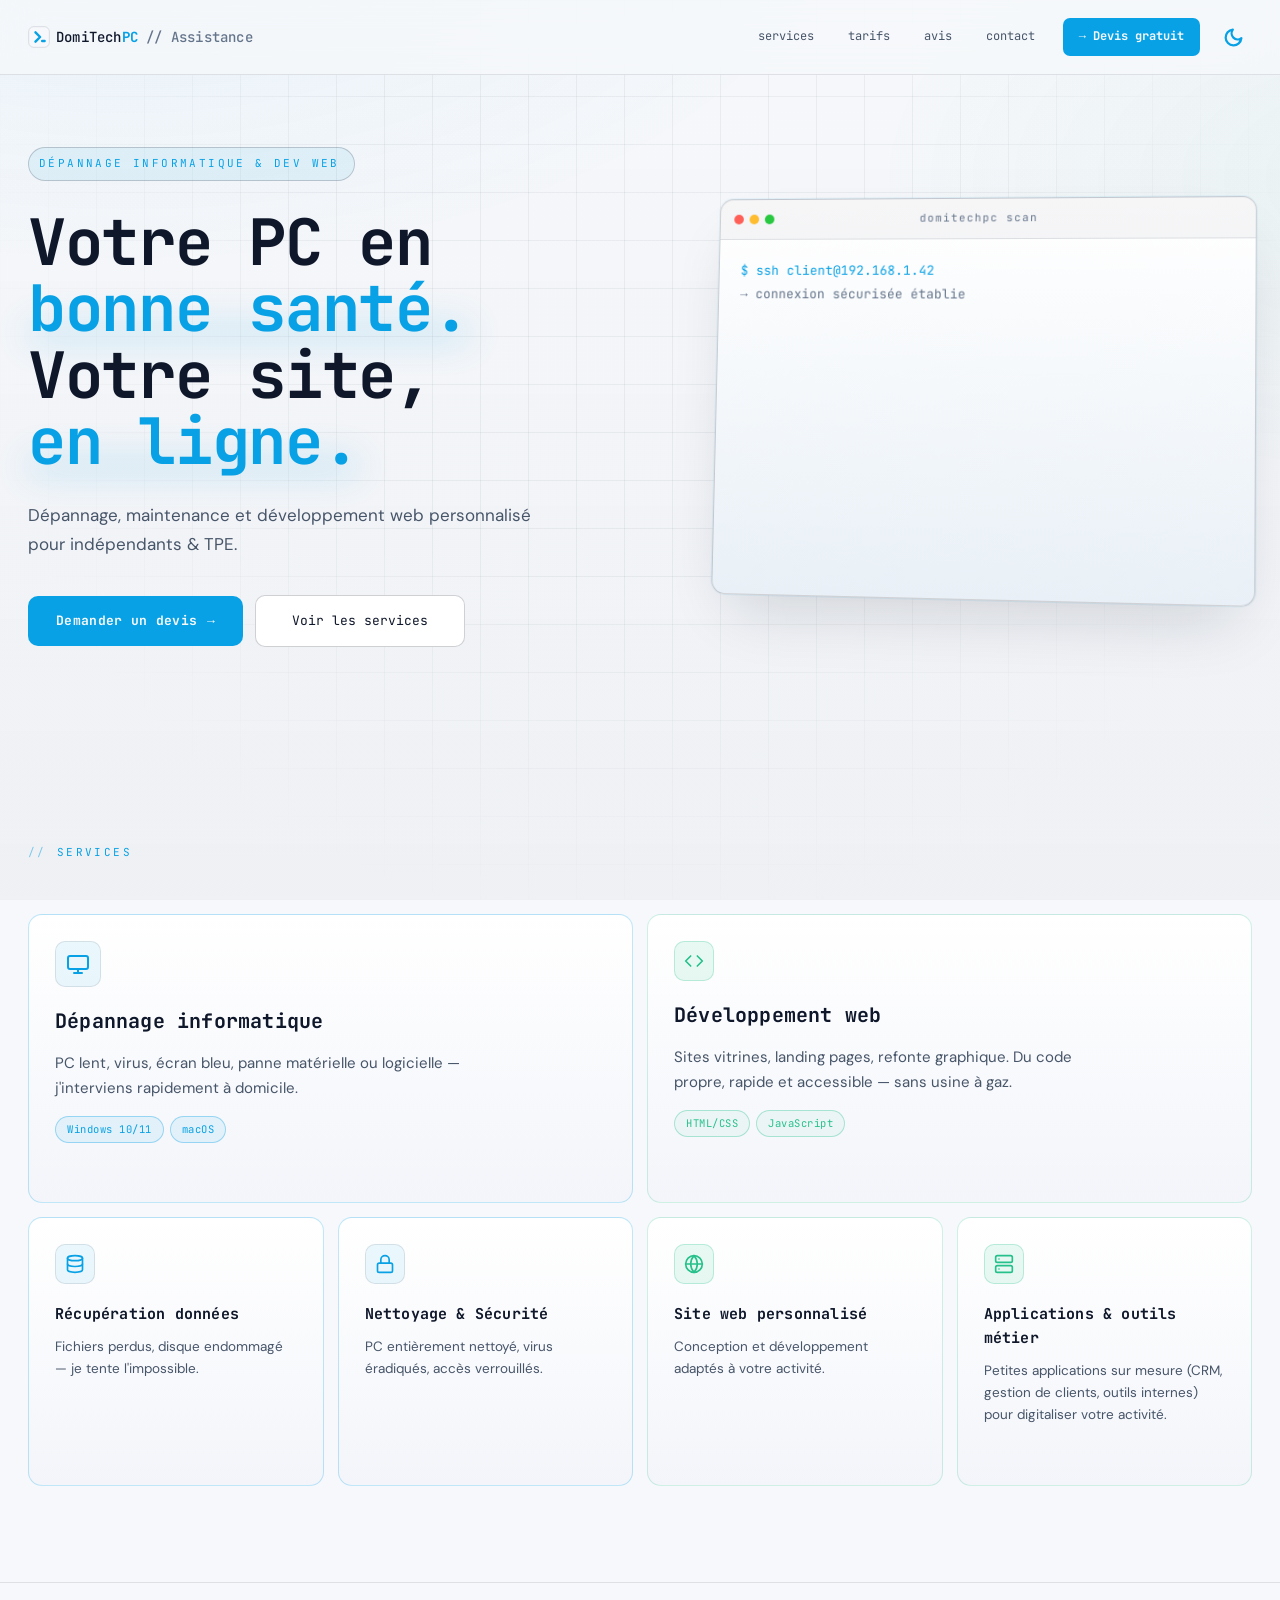
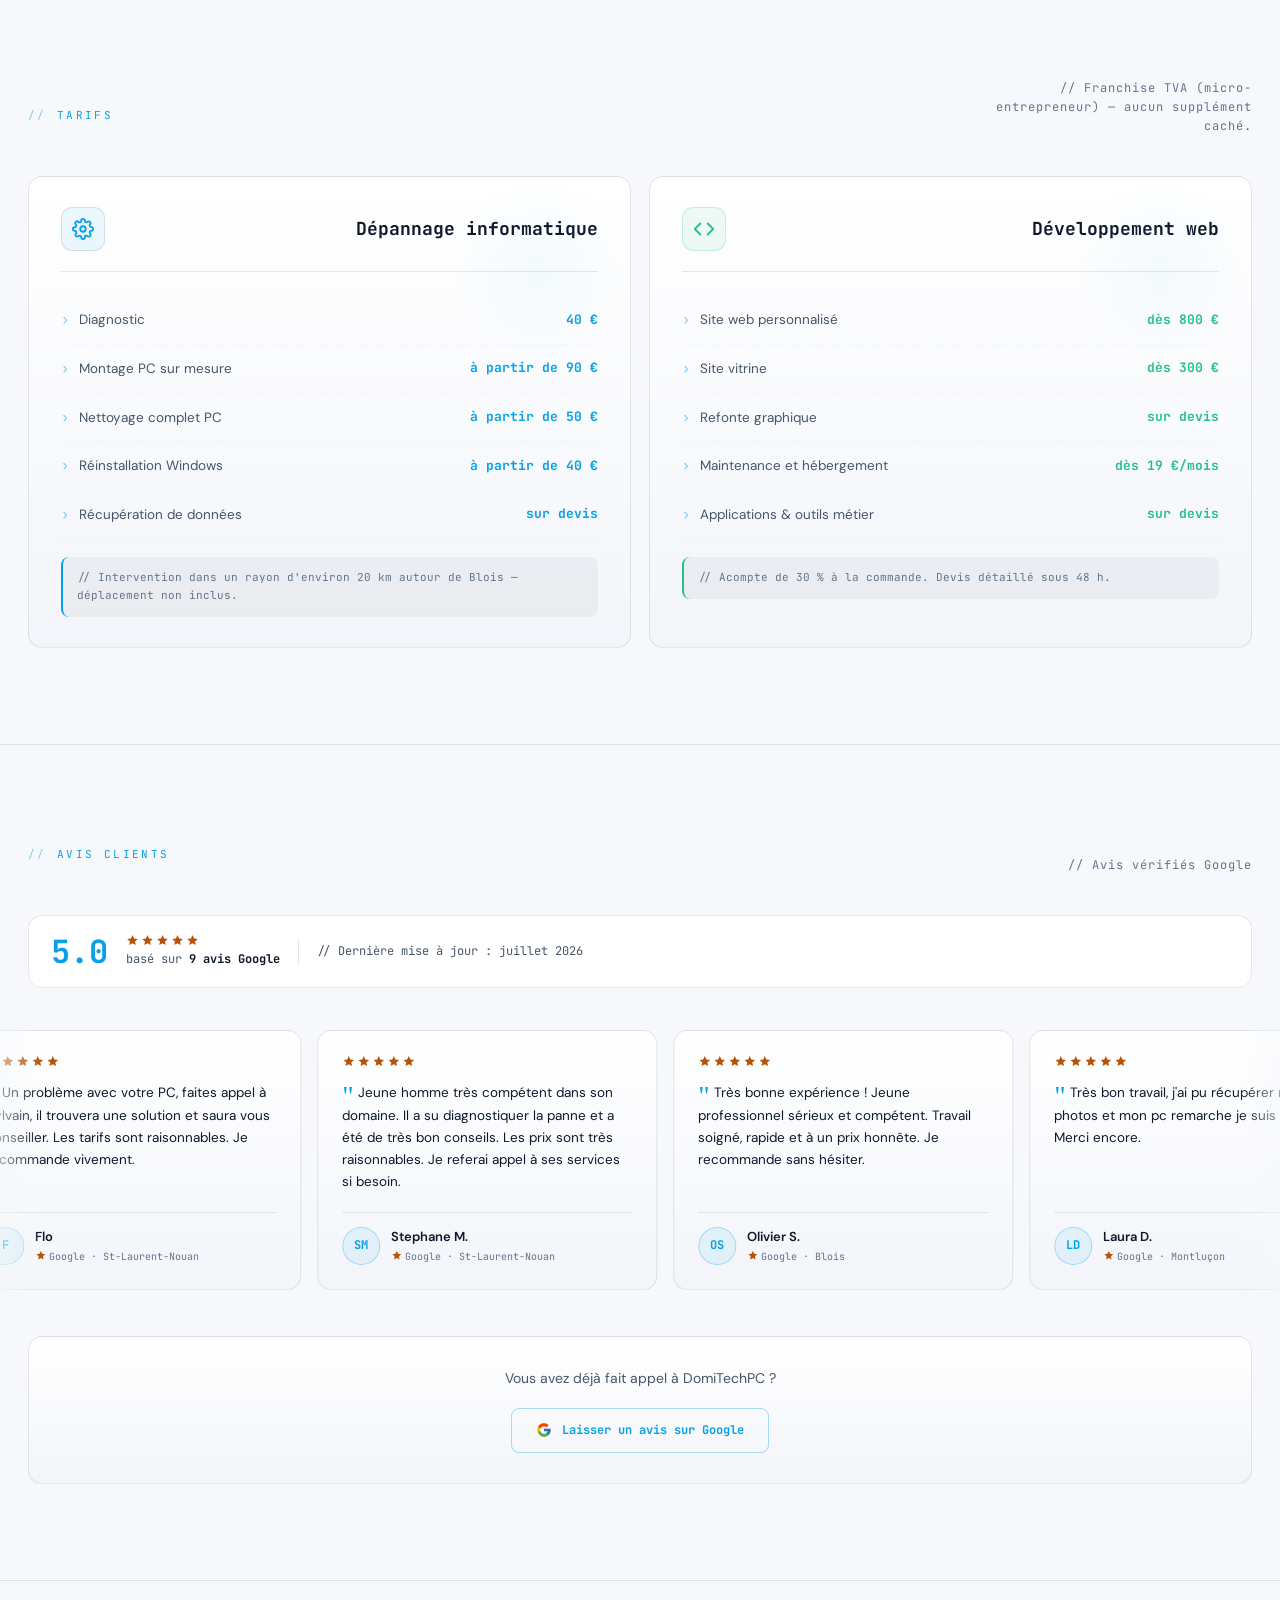
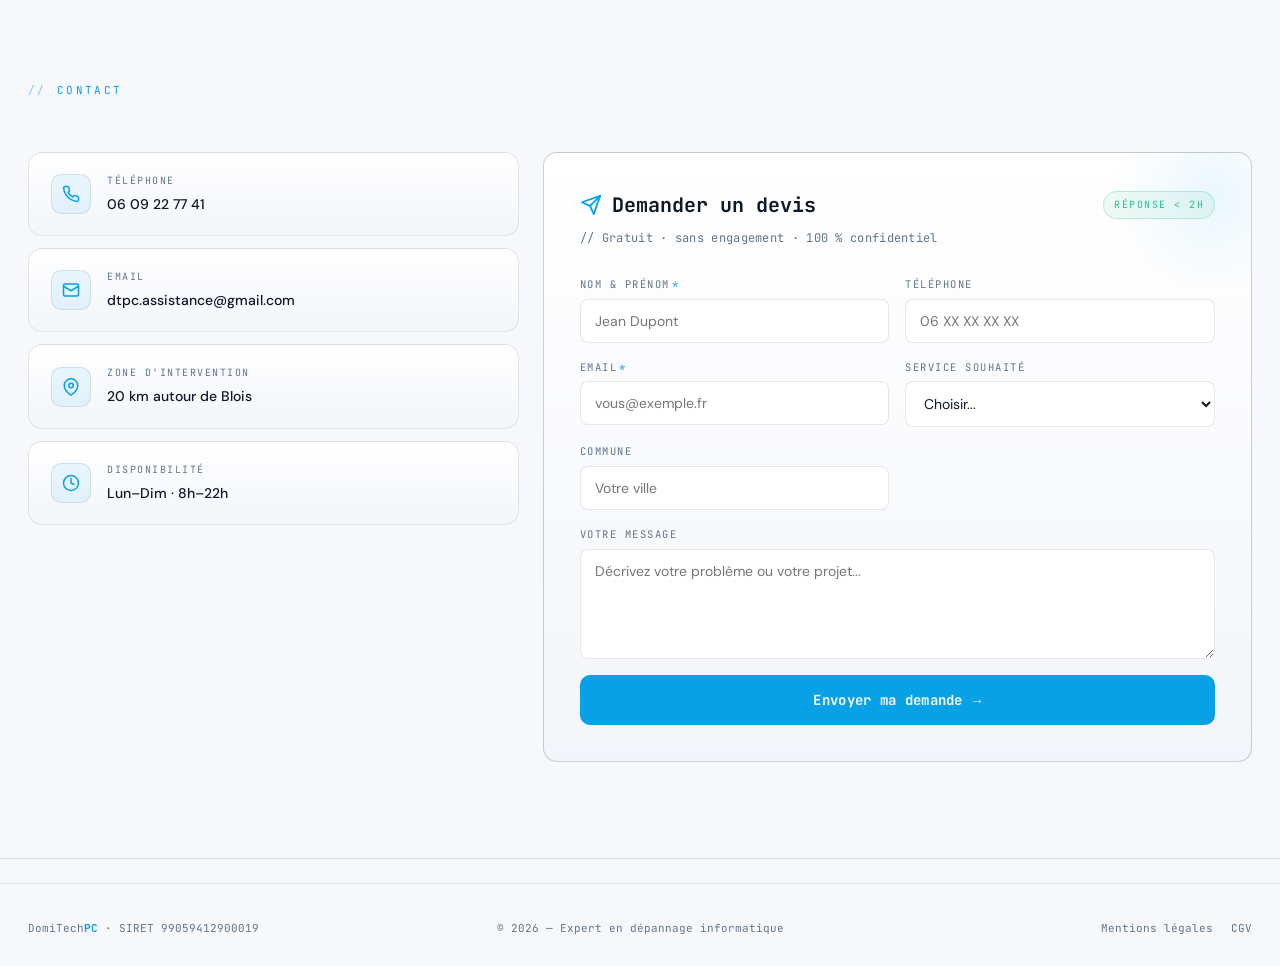
==== index.html @ ba5d648b "Add files via upload" ====
<!DOCTYPE html>
<html lang="fr">
<head>
<meta charset="UTF-8">
<meta name="viewport" content="width=device-width, initial-scale=1.0">
<script>
(function(){
  var h = document.documentElement;
  try{
    var t = localStorage.getItem('dtpc-theme');
    if(!t){ t = window.matchMedia('(prefers-color-scheme: light)').matches ? 'light' : 'dark'; }
    if(t === 'light'){ h.setAttribute('data-theme','light'); }
  }catch(e){}
  // Active le masquage des blocs "reveal au scroll" seulement si JS tourne.
  h.className += (h.className ? ' ' : '') + 'js-reveal';
  // Detection tactile fiable, independante des media queries : certains
  // navigateurs integres declarent (hover:hover) a tort. Posee ici, avant le
  // premier rendu, pour qu'aucun etat de survol ne s'applique au doigt.
  if (navigator.maxTouchPoints > 0 || 'ontouchstart' in window) {
    h.className += ' is-touch';
  }
  // Filet de securite : si main.js n'a pas demarre au bout de 2,5 s
  // (reseau lent, 404, blocage), on affiche tout plutot que de laisser une page vide.
  setTimeout(function(){
    if(!window.__dtpcReady) h.className = h.className.replace(/\bjs-reveal\b/, '');
  }, 2500);
})();
</script>
<meta name="description" content="DomiTechPC Assistance – Dépannage informatique et développement web à Blois et ses alentours. Intervention rapide à domicile.">
<title>DomiTechPC Assistance – Dépannage informatique & Dev Web</title>
<link rel="canonical" href="https://www.domitechpc.fr/">
<link rel="icon" type="image/png" href="/favicon.png" sizes="48x48">
<link rel="apple-touch-icon" href="/favicon-180.png">
<link rel="preload" href="/assets/fonts/dm-sans-latin-400-normal.woff2" as="font" type="font/woff2" crossorigin>
<link rel="preload" href="/assets/fonts/dm-sans-latin-700-normal.woff2" as="font" type="font/woff2" crossorigin>
<link rel="preload" href="/assets/fonts/jetbrains-mono-latin-400-normal.woff2" as="font" type="font/woff2" crossorigin>
<link rel="stylesheet" href="/assets/style.css?v=108">
<script type="application/ld+json">
{
  "@context": "https://schema.org",
  "@type": "LocalBusiness",
  "name": "DomiTechPC Assistance",
  "image": "https://www.domitechpc.fr/favicon-180.png",
  "url": "https://www.domitechpc.fr",
  "telephone": "+33609227741",
  "email": "dtpc.assistance@gmail.com",
  "description": "Dépannage informatique et développement web à Blois et ses alentours. Intervention rapide à domicile, devis gratuit.",
  "priceRange": "€€",
  "address": {
    "@type": "PostalAddress",
    "addressLocality": "Blois",
    "postalCode": "41000",
    "addressCountry": "FR"
  },
  "areaServed": {
    "@type": "GeoCircle",
    "geoMidpoint": {
      "@type": "GeoCoordinates",
      "latitude": 47.5861,
      "longitude": 1.3359
    },
    "geoRadius": "20000"
  },
  "openingHoursSpecification": {
    "@type": "OpeningHoursSpecification",
    "dayOfWeek": ["Monday","Tuesday","Wednesday","Thursday","Friday","Saturday","Sunday"],
    "opens": "08:00",
    "closes": "22:00"
  },
  "aggregateRating": {
    "@type": "AggregateRating",
    "ratingValue": "5.0",
    "reviewCount": "9"
  },
  "sameAs": [
    "https://share.google/ADygFLXDbCgqtInHu"
  ]
}
</script>
</head>
<body>

<div class="scroll-progress"><div class="scroll-progress-bar" id="scrollBar"></div></div>

<div class="mobile-menu-backdrop" id="mobileMenuBackdrop" onclick="closeMobileMenu()"></div>
<div class="mobile-menu" id="mobileMenu">
  <div class="mm-head">
    <div class="mm-brand">
      <span class="mm-brand-chip logo-glyph">
        <svg viewBox="0 0 48 48" aria-hidden="true">
          <rect class="lg-bg" x="1.5" y="1.5" width="45" height="45" rx="10.56" stroke-width="1.3"/>
          <path class="lg-mark" d="M16.32 13.92 L26.4 24 L16.32 34.08" fill="none" stroke-width="5.28" stroke-linecap="round" stroke-linejoin="round"/>
          <rect class="lg-cursor" x="28.32" y="29.95" width="10.56" height="5.28" rx="2.64"/>
        </svg>
      </span>
      <div class="mm-brand-text">
        <span class="logo-text-mobile">DomiTech<strong>PC</strong></span>
        <span class="mm-brand-sub">Dépannage & dev web — Blois</span>
      </div>
    </div>
    <button class="mobile-close" onclick="closeMobileMenu()" aria-label="Fermer"><svg viewBox="0 0 24 24" width="16" height="16" fill="none" stroke="currentColor" stroke-width="2" stroke-linecap="round"><line x1="18" y1="6" x2="6" y2="18"/><line x1="6" y1="6" x2="18" y2="18"/></svg></button>
  </div>
  <nav class="mm-links">
    <a class="mm-link mm-services-trigger" id="mmServicesTrigger" role="button" tabindex="0" aria-expanded="false" aria-controls="mmSubServices" onclick="toggleMobileServices()"><span class="mm-label">Services</span><svg class="mm-services-chevron" viewBox="0 0 24 24" fill="none" stroke="currentColor" stroke-width="2.4" stroke-linecap="round" stroke-linejoin="round"><polyline points="6 9 12 15 18 9"/></svg></a>
    <div class="mm-submenu" id="mmSubServices"><div class="mm-submenu-inner">
      <a href="/depannage-informatique-blois.html">Dépannage informatique</a>
      <a href="/recuperation-donnees-blois.html">Récupération de données</a>
      <a href="/nettoyage-securite-pc-blois.html">Nettoyage & Sécurité</a>
      <a href="/developpement-web-blois.html">Développement web</a>
      <a href="/creation-site-internet-blois.html">Site web personnalisé</a>
      <a href="/applications-metier-blois.html">Applications & outils métier</a>
    </div></div>
    <a href="#tarifs" class="mm-link" onclick="closeMobileMenu()"><span class="mm-label">Tarifs</span><span class="mm-arrow">→</span></a>
    <a href="#avis" class="mm-link" onclick="closeMobileMenu()"><span class="mm-label">Avis</span><span class="mm-arrow">→</span></a>
    <a href="#contact" class="mm-link" onclick="closeMobileMenu()"><span class="mm-label">Contact</span><span class="mm-arrow">→</span></a>
  </nav>
  <div class="mm-foot">
    <div class="mm-foot-row">
      <a href="tel:+33609227741" class="mm-quick"><svg width="14" height="14" viewBox="0 0 24 24" fill="none" stroke="currentColor" stroke-width="2" stroke-linecap="round" stroke-linejoin="round"><path d="M22 16.92v3a2 2 0 0 1-2.18 2 19.79 19.79 0 0 1-8.63-3.07 19.5 19.5 0 0 1-6-6 19.79 19.79 0 0 1-3.07-8.67A2 2 0 0 1 4.11 2h3a2 2 0 0 1 2 1.72 12.84 12.84 0 0 0 .7 2.81 2 2 0 0 1-.45 2.11L8.09 9.91a16 16 0 0 0 6 6l1.27-1.27a2 2 0 0 1 2.11-.45 12.84 12.84 0 0 0 2.81.7A2 2 0 0 1 22 16.92z"/></svg> 06 09 22 77 41</a>
      <a href="#" class="mm-quick" onclick="event.preventDefault();copyEmail()"><svg width="14" height="14" viewBox="0 0 24 24" fill="none" stroke="currentColor" stroke-width="2" stroke-linecap="round" stroke-linejoin="round"><rect x="2" y="4" width="20" height="16" rx="2"/><path d="M22 7 12 13 2 7"/></svg> Email</a>
    </div>
  </div>
</div>

<div class="copy-toast" id="copyToast" style="display:flex;align-items:center;gap:8px"><svg viewBox="0 0 24 24" width="13" height="13" fill="none" stroke="currentColor" stroke-width="3" stroke-linecap="round" stroke-linejoin="round" style="flex-shrink:0;vertical-align:-1px;margin-right:2px"><polyline points="20 6 9 17 4 12"/></svg> E-mail copié !</div>

<div class="nav-outer">
  <nav>
    <a href="#" class="logo">
      <span class="logo-glyph">
        <svg viewBox="0 0 48 48" aria-hidden="true">
          <rect class="lg-bg" x="1.5" y="1.5" width="45" height="45" rx="10.56" stroke-width="1.3"/>
          <path class="lg-mark" d="M16.32 13.92 L26.4 24 L16.32 34.08" fill="none" stroke-width="5.28" stroke-linecap="round" stroke-linejoin="round"/>
          <rect class="lg-cursor" x="28.32" y="29.95" width="10.56" height="5.28" rx="2.64"/>
        </svg>
      </span>
      <span class="logo-text">DomiTech<strong>PC</strong><span style="color:var(--text3)"> // Assistance</span></span>
    </a>
    <div class="nav-links">
      <div class="nav-item-dd">
        <span class="nav-dd-trigger" tabindex="0">services <svg viewBox="0 0 24 24" fill="none" stroke="currentColor" stroke-width="2.4" stroke-linecap="round" stroke-linejoin="round"><polyline points="6 9 12 15 18 9"/></svg></span>
        <div class="nav-dropdown">
          <a href="/depannage-informatique-blois.html"><svg viewBox="0 0 24 24" fill="none" stroke="currentColor" stroke-width="2" stroke-linecap="round" stroke-linejoin="round"><rect x="2" y="4" width="20" height="13" rx="2"/><line x1="8" y1="21" x2="16" y2="21"/><line x1="12" y1="17" x2="12" y2="21"/></svg>Dépannage informatique</a>
          <a href="/recuperation-donnees-blois.html"><svg viewBox="0 0 24 24" fill="none" stroke="currentColor" stroke-width="2" stroke-linecap="round" stroke-linejoin="round"><ellipse cx="12" cy="5" rx="9" ry="3"/><path d="M21 12c0 1.66-4 3-9 3s-9-1.34-9-3"/><path d="M3 5v14c0 1.66 4 3 9 3s9-1.34 9-3V5"/></svg>Récupération de données</a>
          <a href="/nettoyage-securite-pc-blois.html"><svg viewBox="0 0 24 24" fill="none" stroke="currentColor" stroke-width="2" stroke-linecap="round" stroke-linejoin="round"><rect x="3" y="11" width="18" height="11" rx="2"/><path d="M7 11V7a5 5 0 0 1 10 0v4"/></svg>Nettoyage & Sécurité</a>
          <a href="/developpement-web-blois.html"><svg viewBox="0 0 24 24" fill="none" stroke="currentColor" stroke-width="2" stroke-linecap="round" stroke-linejoin="round"><polyline points="16 18 22 12 16 6"/><polyline points="8 6 2 12 8 18"/></svg>Développement web</a>
          <a href="/creation-site-internet-blois.html"><svg viewBox="0 0 24 24" fill="none" stroke="currentColor" stroke-width="2" stroke-linecap="round" stroke-linejoin="round"><circle cx="12" cy="12" r="10"/><line x1="2" y1="12" x2="22" y2="12"/><path d="M12 2a15.3 15.3 0 0 1 4 10 15.3 15.3 0 0 1-4 10 15.3 15.3 0 0 1-4-10 15.3 15.3 0 0 1 4-10z"/></svg>Site web personnalisé</a>
          <a href="/applications-metier-blois.html"><svg viewBox="0 0 24 24" fill="none" stroke="currentColor" stroke-width="2" stroke-linecap="round" stroke-linejoin="round"><rect x="2" y="2" width="20" height="8" rx="2"/><rect x="2" y="14" width="20" height="8" rx="2"/><line x1="6" y1="6" x2="6.01" y2="6"/><line x1="6" y1="18" x2="6.01" y2="18"/></svg>Applications & outils métier</a>
        </div>
      </div>
      <a href="#tarifs">tarifs</a>
      <a href="#avis">avis</a>
      <a href="#contact">contact</a>
      <a href="#devis-form" class="nav-cta">→ Devis gratuit</a>
      <button class="theme-toggle" id="themeToggle" aria-label="Activer le thème clair" onclick="toggleTheme()">
        <svg class="icon-sun" viewBox="0 0 24 24" fill="none" stroke="currentColor" stroke-width="2.6" stroke-linecap="round" stroke-linejoin="round"><circle cx="12" cy="12" r="4.2"/><path d="M12 2v2M12 20v2M4.93 4.93l1.41 1.41M17.66 17.66l1.41 1.41M2 12h2M20 12h2M6.34 17.66l-1.41 1.41M19.07 4.93l-1.41 1.41"/></svg>
        <svg class="icon-moon" viewBox="0 0 24 24" fill="none" stroke="currentColor" stroke-width="2.6" stroke-linecap="round" stroke-linejoin="round"><path d="M21 12.79A9 9 0 1 1 11.21 3 7 7 0 0 0 21 12.79z"/></svg>
      </button>
    </div>
    <button class="hamburger" id="hamburger" aria-label="Menu" onclick="toggleMobileMenu()">
      <span></span><span></span><span></span>
    </button>
  </nav>
</div>

<div class="wrap">
  <section class="hero rise-in">
    <div class="hero-text">
      <span class="hero-kicker">Dépannage informatique & dev web</span>
      <h1>
        Votre PC en<br>
        <span class="glow">bonne santé.</span><br>
        Votre site,<br>
        <span class="glow">en ligne.</span>
      </h1>
      <p class="hero-desc">Dépannage, maintenance et développement web personnalisé pour indépendants &amp; TPE.</p>
      <div class="cta-group">
        <a href="#devis-form" class="btn-primary"><span>Demander un devis</span><span class="arrow">→</span></a>
        <a href="#services" class="btn-ghost">Voir les services</a>
      </div>
    </div>

    <div class="hero-visual">
      <div class="term-window">
        <div class="term-head">
          <div class="term-dots"><span></span><span></span><span></span></div>
          <div class="term-title">domitechpc scan</div>
          <div style="width:52px"></div>
        </div>
        <div class="term-body" id="heroTerm"></div>
      </div>
    </div>
  </section>
</div>

<div class="section-band" id="services">
  <div class="wrap fade-up">
    <div class="section-head">
      <div>
        <div class="section-label">services</div>
      </div>
    </div>
    <div class="bento stagger">
      <a href="/depannage-informatique-blois.html" class="card c-hero">
        <span class="card-corner-arrow"><svg viewBox="0 0 24 24" fill="none" stroke="currentColor" stroke-width="2.6" stroke-linecap="round" stroke-linejoin="round"><line x1="5" y1="12" x2="19" y2="12"/><polyline points="12 5 19 12 12 19"/></svg></span>
        <div>
          <div class="card-ico"><svg viewBox="0 0 24 24" fill="none" stroke="currentColor" stroke-width="2" stroke-linecap="round" stroke-linejoin="round"><rect x="2" y="4" width="20" height="13" rx="2"/><line x1="8" y1="21" x2="16" y2="21"/><line x1="12" y1="17" x2="12" y2="21"/></svg></div>
          <div class="card-title">Dépannage informatique</div>
          <p class="card-desc">PC lent, virus, écran bleu, panne matérielle ou logicielle — j'interviens rapidement à domicile.</p>
        </div>
        <div class="tags">
          <span class="tag tag-cyan">Windows 10/11</span>
          <span class="tag tag-cyan">macOS</span>
        </div>
        <span class="card-goto">En savoir plus <svg viewBox="0 0 24 24" fill="none" stroke="currentColor" stroke-width="2.4" stroke-linecap="round" stroke-linejoin="round"><line x1="5" y1="12" x2="19" y2="12"/><polyline points="12 5 19 12 12 19"/></svg></span>
      </a>

      <a href="/developpement-web-blois.html" class="card c-dev">
        <span class="card-corner-arrow"><svg viewBox="0 0 24 24" fill="none" stroke="currentColor" stroke-width="2.6" stroke-linecap="round" stroke-linejoin="round"><line x1="5" y1="12" x2="19" y2="12"/><polyline points="12 5 19 12 12 19"/></svg></span>
        <div>
          <div class="card-ico"><svg viewBox="0 0 24 24" fill="none" stroke="currentColor" stroke-width="2" stroke-linecap="round" stroke-linejoin="round"><polyline points="16 18 22 12 16 6"/><polyline points="8 6 2 12 8 18"/></svg></div>
          <div class="card-title">Développement web</div>
          <p class="card-desc">Sites vitrines, landing pages, refonte graphique. Du code propre, rapide et accessible — sans usine à gaz.</p>
        </div>
        <div class="tags">
          <span class="tag tag-green">HTML/CSS</span>
          <span class="tag tag-green">JavaScript</span>
        </div>
        <span class="card-goto">En savoir plus <svg viewBox="0 0 24 24" fill="none" stroke="currentColor" stroke-width="2.4" stroke-linecap="round" stroke-linejoin="round"><line x1="5" y1="12" x2="19" y2="12"/><polyline points="12 5 19 12 12 19"/></svg></span>
      </a>

      <a href="/recuperation-donnees-blois.html" class="card c-3">
        <span class="card-corner-arrow"><svg viewBox="0 0 24 24" fill="none" stroke="currentColor" stroke-width="2.6" stroke-linecap="round" stroke-linejoin="round"><line x1="5" y1="12" x2="19" y2="12"/><polyline points="12 5 19 12 12 19"/></svg></span>
        <div class="card-ico"><svg viewBox="0 0 24 24" fill="none" stroke="currentColor" stroke-width="2" stroke-linecap="round" stroke-linejoin="round"><ellipse cx="12" cy="5" rx="9" ry="3"/><path d="M21 12c0 1.66-4 3-9 3s-9-1.34-9-3"/><path d="M3 5v14c0 1.66 4 3 9 3s9-1.34 9-3V5"/></svg></div>
        <div class="card-title">Récupération données</div>
        <p class="card-desc">Fichiers perdus, disque endommagé — je tente l'impossible.</p>
        <span class="card-goto">En savoir plus <svg viewBox="0 0 24 24" fill="none" stroke="currentColor" stroke-width="2.4" stroke-linecap="round" stroke-linejoin="round"><line x1="5" y1="12" x2="19" y2="12"/><polyline points="12 5 19 12 12 19"/></svg></span>
      </a>
      <a href="/nettoyage-securite-pc-blois.html" class="card c-3">
        <span class="card-corner-arrow"><svg viewBox="0 0 24 24" fill="none" stroke="currentColor" stroke-width="2.6" stroke-linecap="round" stroke-linejoin="round"><line x1="5" y1="12" x2="19" y2="12"/><polyline points="12 5 19 12 12 19"/></svg></span>
        <div class="card-ico"><svg viewBox="0 0 24 24" fill="none" stroke="currentColor" stroke-width="2" stroke-linecap="round" stroke-linejoin="round"><rect x="3" y="11" width="18" height="11" rx="2"/><path d="M7 11V7a5 5 0 0 1 10 0v4"/></svg></div>
        <div class="card-title">Nettoyage & Sécurité</div>
        <p class="card-desc">PC entièrement nettoyé, virus éradiqués, accès verrouillés.</p>
        <span class="card-goto">En savoir plus <svg viewBox="0 0 24 24" fill="none" stroke="currentColor" stroke-width="2.4" stroke-linecap="round" stroke-linejoin="round"><line x1="5" y1="12" x2="19" y2="12"/><polyline points="12 5 19 12 12 19"/></svg></span>
      </a>
      <a href="/creation-site-internet-blois.html" class="card c-3 c-3-green">
        <span class="card-corner-arrow"><svg viewBox="0 0 24 24" fill="none" stroke="currentColor" stroke-width="2.6" stroke-linecap="round" stroke-linejoin="round"><line x1="5" y1="12" x2="19" y2="12"/><polyline points="12 5 19 12 12 19"/></svg></span>
        <div class="card-ico"><svg viewBox="0 0 24 24" fill="none" stroke="currentColor" stroke-width="2" stroke-linecap="round" stroke-linejoin="round"><circle cx="12" cy="12" r="10"/><line x1="2" y1="12" x2="22" y2="12"/><path d="M12 2a15.3 15.3 0 0 1 4 10 15.3 15.3 0 0 1-4 10 15.3 15.3 0 0 1-4-10 15.3 15.3 0 0 1 4-10z"/></svg></div>
        <div class="card-title">Site web personnalisé</div>
        <p class="card-desc">Conception et développement adaptés à votre activité.</p>
        <span class="card-goto">En savoir plus <svg viewBox="0 0 24 24" fill="none" stroke="currentColor" stroke-width="2.4" stroke-linecap="round" stroke-linejoin="round"><line x1="5" y1="12" x2="19" y2="12"/><polyline points="12 5 19 12 12 19"/></svg></span>
      </a>
      <a href="/applications-metier-blois.html" class="card c-3 c-3-green">
        <span class="card-corner-arrow"><svg viewBox="0 0 24 24" fill="none" stroke="currentColor" stroke-width="2.6" stroke-linecap="round" stroke-linejoin="round"><line x1="5" y1="12" x2="19" y2="12"/><polyline points="12 5 19 12 12 19"/></svg></span>
        <div class="card-ico"><svg viewBox="0 0 24 24" fill="none" stroke="currentColor" stroke-width="2" stroke-linecap="round" stroke-linejoin="round"><rect x="2" y="2" width="20" height="8" rx="2"/><rect x="2" y="14" width="20" height="8" rx="2"/><line x1="6" y1="6" x2="6.01" y2="6"/><line x1="6" y1="18" x2="6.01" y2="18"/></svg></div>
        <div class="card-title">Applications & outils métier</div>
        <p class="card-desc">Petites applications sur mesure (CRM, gestion de clients, outils internes) pour digitaliser votre activité.</p>
        <span class="card-goto">En savoir plus <svg viewBox="0 0 24 24" fill="none" stroke="currentColor" stroke-width="2.4" stroke-linecap="round" stroke-linejoin="round"><line x1="5" y1="12" x2="19" y2="12"/><polyline points="12 5 19 12 12 19"/></svg></span>
      </a>
    </div>
  </div>
</div>

<div class="section-band section-band--alt" id="tarifs">
  <div class="wrap fade-up">
    <div class="section-head">
      <div>
        <div class="section-label">tarifs</div>
      </div>
      <div class="section-sub">// Franchise TVA (micro-entrepreneur) — aucun supplément caché.</div>
    </div>
    <div class="tarifs-grid">
      <div class="price-card price-card--dep">
        <div class="price-header">
          <div class="price-header-ico"><svg viewBox="0 0 24 24" fill="none" stroke="currentColor" stroke-width="2" stroke-linecap="round" stroke-linejoin="round"><circle cx="12" cy="12" r="3"/><path d="M19.4 15a1.65 1.65 0 0 0 .33 1.82l.06.06a2 2 0 1 1-2.83 2.83l-.06-.06a1.65 1.65 0 0 0-1.82-.33 1.65 1.65 0 0 0-1 1.51V21a2 2 0 1 1-4 0v-.09A1.65 1.65 0 0 0 9 19.4a1.65 1.65 0 0 0-1.82.33l-.06.06a2 2 0 1 1-2.83-2.83l.06-.06a1.65 1.65 0 0 0 .33-1.82 1.65 1.65 0 0 0-1.51-1H3a2 2 0 1 1 0-4h.09A1.65 1.65 0 0 0 4.6 9a1.65 1.65 0 0 0-.33-1.82l-.06-.06a2 2 0 1 1 2.83-2.83l.06.06a1.65 1.65 0 0 0 1.82.33H9a1.65 1.65 0 0 0 1-1.51V3a2 2 0 1 1 4 0v.09a1.65 1.65 0 0 0 1 1.51 1.65 1.65 0 0 0 1.82-.33l.06-.06a2 2 0 1 1 2.83 2.83l-.06.06a1.65 1.65 0 0 0-.33 1.82V9a1.65 1.65 0 0 0 1.51 1H21a2 2 0 1 1 0 4h-.09a1.65 1.65 0 0 0-1.51 1z"/></svg></div>
          <div class="price-header-text"><div class="h3">Dépannage informatique</div></div>
        </div>
        <div class="price-row"><span class="service-name">Diagnostic</span><span class="service-price">40 €</span></div>
        <div class="price-row"><span class="service-name">Montage PC sur mesure</span><span class="service-price">à partir de 90 €</span></div>
        <div class="price-row"><span class="service-name">Nettoyage complet PC</span><span class="service-price">à partir de 50 €</span></div>
        <div class="price-row"><span class="service-name">Réinstallation Windows</span><span class="service-price">à partir de 40 €</span></div>
        <div class="price-row"><span class="service-name">Récupération de données</span><span class="service-price">sur devis</span></div>
        <div class="price-note">// Intervention dans un rayon d'environ 20 km autour de Blois — déplacement non inclus.</div>
      </div>
      <div class="price-card price-card--dev">
        <div class="price-header">
          <div class="price-header-ico"><svg viewBox="0 0 24 24" fill="none" stroke="currentColor" stroke-width="2" stroke-linecap="round" stroke-linejoin="round"><polyline points="16 18 22 12 16 6"/><polyline points="8 6 2 12 8 18"/></svg></div>
          <div class="price-header-text"><div class="h3">Développement web</div></div>
        </div>
        <div class="price-row"><span class="service-name">Site web personnalisé</span><span class="service-price">dès 800 €</span></div>
        <div class="price-row"><span class="service-name">Site vitrine</span><span class="service-price">dès 300 €</span></div>
        <div class="price-row"><span class="service-name">Refonte graphique</span><span class="service-price">sur devis</span></div>
        <div class="price-row"><span class="service-name">Maintenance et hébergement</span><span class="service-price">dès 19 €/mois</span></div>
        <div class="price-row"><span class="service-name">Applications &amp; outils métier</span><span class="service-price">sur devis</span></div>
        <div class="price-note">// Acompte de 30 % à la commande. Devis détaillé sous 48 h.</div>
      </div>
    </div>
  </div>
</div>

<div class="section-band" id="avis">
  <div class="wrap fade-up">
    <div class="section-head">
      <div>
        <div class="section-label">avis clients</div>
      </div>
      <div class="section-sub">// Avis vérifiés Google</div>
    </div>
    <div class="reviews-meta">
      <div class="reviews-score">5.0</div>
      <div>
        <div class="reviews-stars" style="display:flex;gap:2px"><svg viewBox="0 0 24 24" width="13" height="13" fill="currentColor" style="flex-shrink:0"><path d="M12 2l2.9 6.3 6.9.7-5.2 4.7 1.5 6.8L12 17.3 5.9 20.5l1.5-6.8L2.2 9l6.9-.7z"/></svg><svg viewBox="0 0 24 24" width="13" height="13" fill="currentColor" style="flex-shrink:0"><path d="M12 2l2.9 6.3 6.9.7-5.2 4.7 1.5 6.8L12 17.3 5.9 20.5l1.5-6.8L2.2 9l6.9-.7z"/></svg><svg viewBox="0 0 24 24" width="13" height="13" fill="currentColor" style="flex-shrink:0"><path d="M12 2l2.9 6.3 6.9.7-5.2 4.7 1.5 6.8L12 17.3 5.9 20.5l1.5-6.8L2.2 9l6.9-.7z"/></svg><svg viewBox="0 0 24 24" width="13" height="13" fill="currentColor" style="flex-shrink:0"><path d="M12 2l2.9 6.3 6.9.7-5.2 4.7 1.5 6.8L12 17.3 5.9 20.5l1.5-6.8L2.2 9l6.9-.7z"/></svg><svg viewBox="0 0 24 24" width="13" height="13" fill="currentColor" style="flex-shrink:0"><path d="M12 2l2.9 6.3 6.9.7-5.2 4.7 1.5 6.8L12 17.3 5.9 20.5l1.5-6.8L2.2 9l6.9-.7z"/></svg></div>
        <div class="reviews-count" style="margin-top:3px">basé sur <strong>9 avis Google</strong></div>
      </div>
      <div class="reviews-divider"></div>
      <div class="reviews-count">// Dernière mise à jour : juillet 2026</div>
    </div>
  </div>

  <div class="reviews-marquee-wrap fade-up">
  <div class="reviews-marquee" id="reviewsMarquee">
    <div class="reviews-track" id="reviewsTrack">
      <div class="review-card"><div class="review-stars" style="display:flex;gap:2px"><svg viewBox="0 0 24 24" width="13" height="13" fill="currentColor" style="flex-shrink:0"><path d="M12 2l2.9 6.3 6.9.7-5.2 4.7 1.5 6.8L12 17.3 5.9 20.5l1.5-6.8L2.2 9l6.9-.7z"/></svg><svg viewBox="0 0 24 24" width="13" height="13" fill="currentColor" style="flex-shrink:0"><path d="M12 2l2.9 6.3 6.9.7-5.2 4.7 1.5 6.8L12 17.3 5.9 20.5l1.5-6.8L2.2 9l6.9-.7z"/></svg><svg viewBox="0 0 24 24" width="13" height="13" fill="currentColor" style="flex-shrink:0"><path d="M12 2l2.9 6.3 6.9.7-5.2 4.7 1.5 6.8L12 17.3 5.9 20.5l1.5-6.8L2.2 9l6.9-.7z"/></svg><svg viewBox="0 0 24 24" width="13" height="13" fill="currentColor" style="flex-shrink:0"><path d="M12 2l2.9 6.3 6.9.7-5.2 4.7 1.5 6.8L12 17.3 5.9 20.5l1.5-6.8L2.2 9l6.9-.7z"/></svg><svg viewBox="0 0 24 24" width="13" height="13" fill="currentColor" style="flex-shrink:0"><path d="M12 2l2.9 6.3 6.9.7-5.2 4.7 1.5 6.8L12 17.3 5.9 20.5l1.5-6.8L2.2 9l6.9-.7z"/></svg></div><p class="review-text">Un problème avec votre PC, faites appel à Sylvain, il trouvera une solution et saura vous conseiller. Les tarifs sont raisonnables. Je recommande vivement.</p><div class="review-author"><div class="review-avatar">F</div><div><div class="review-name">Flo</div><div class="review-via"><svg viewBox="0 0 24 24" width="11" height="11" fill="currentColor" style="flex-shrink:0;vertical-align:-1px;margin-right:3px"><path d="M12 2l2.9 6.3 6.9.7-5.2 4.7 1.5 6.8L12 17.3 5.9 20.5l1.5-6.8L2.2 9l6.9-.7z"/></svg>Google · St-Laurent-Nouan</div></div></div></div>
      <div class="review-card"><div class="review-stars" style="display:flex;gap:2px"><svg viewBox="0 0 24 24" width="13" height="13" fill="currentColor" style="flex-shrink:0"><path d="M12 2l2.9 6.3 6.9.7-5.2 4.7 1.5 6.8L12 17.3 5.9 20.5l1.5-6.8L2.2 9l6.9-.7z"/></svg><svg viewBox="0 0 24 24" width="13" height="13" fill="currentColor" style="flex-shrink:0"><path d="M12 2l2.9 6.3 6.9.7-5.2 4.7 1.5 6.8L12 17.3 5.9 20.5l1.5-6.8L2.2 9l6.9-.7z"/></svg><svg viewBox="0 0 24 24" width="13" height="13" fill="currentColor" style="flex-shrink:0"><path d="M12 2l2.9 6.3 6.9.7-5.2 4.7 1.5 6.8L12 17.3 5.9 20.5l1.5-6.8L2.2 9l6.9-.7z"/></svg><svg viewBox="0 0 24 24" width="13" height="13" fill="currentColor" style="flex-shrink:0"><path d="M12 2l2.9 6.3 6.9.7-5.2 4.7 1.5 6.8L12 17.3 5.9 20.5l1.5-6.8L2.2 9l6.9-.7z"/></svg><svg viewBox="0 0 24 24" width="13" height="13" fill="currentColor" style="flex-shrink:0"><path d="M12 2l2.9 6.3 6.9.7-5.2 4.7 1.5 6.8L12 17.3 5.9 20.5l1.5-6.8L2.2 9l6.9-.7z"/></svg></div><p class="review-text">Jeune homme très compétent dans son domaine. Il a su diagnostiquer la panne et a été de très bon conseils. Les prix sont très raisonnables. Je referai appel à ses services si besoin.</p><div class="review-author"><div class="review-avatar">SM</div><div><div class="review-name">Stephane M.</div><div class="review-via"><svg viewBox="0 0 24 24" width="11" height="11" fill="currentColor" style="flex-shrink:0;vertical-align:-1px;margin-right:3px"><path d="M12 2l2.9 6.3 6.9.7-5.2 4.7 1.5 6.8L12 17.3 5.9 20.5l1.5-6.8L2.2 9l6.9-.7z"/></svg>Google · St-Laurent-Nouan</div></div></div></div>
      <div class="review-card"><div class="review-stars" style="display:flex;gap:2px"><svg viewBox="0 0 24 24" width="13" height="13" fill="currentColor" style="flex-shrink:0"><path d="M12 2l2.9 6.3 6.9.7-5.2 4.7 1.5 6.8L12 17.3 5.9 20.5l1.5-6.8L2.2 9l6.9-.7z"/></svg><svg viewBox="0 0 24 24" width="13" height="13" fill="currentColor" style="flex-shrink:0"><path d="M12 2l2.9 6.3 6.9.7-5.2 4.7 1.5 6.8L12 17.3 5.9 20.5l1.5-6.8L2.2 9l6.9-.7z"/></svg><svg viewBox="0 0 24 24" width="13" height="13" fill="currentColor" style="flex-shrink:0"><path d="M12 2l2.9 6.3 6.9.7-5.2 4.7 1.5 6.8L12 17.3 5.9 20.5l1.5-6.8L2.2 9l6.9-.7z"/></svg><svg viewBox="0 0 24 24" width="13" height="13" fill="currentColor" style="flex-shrink:0"><path d="M12 2l2.9 6.3 6.9.7-5.2 4.7 1.5 6.8L12 17.3 5.9 20.5l1.5-6.8L2.2 9l6.9-.7z"/></svg><svg viewBox="0 0 24 24" width="13" height="13" fill="currentColor" style="flex-shrink:0"><path d="M12 2l2.9 6.3 6.9.7-5.2 4.7 1.5 6.8L12 17.3 5.9 20.5l1.5-6.8L2.2 9l6.9-.7z"/></svg></div><p class="review-text">Très bonne expérience ! Jeune professionnel sérieux et compétent. Travail soigné, rapide et à un prix honnête. Je recommande sans hésiter.</p><div class="review-author"><div class="review-avatar">OS</div><div><div class="review-name">Olivier S.</div><div class="review-via"><svg viewBox="0 0 24 24" width="11" height="11" fill="currentColor" style="flex-shrink:0;vertical-align:-1px;margin-right:3px"><path d="M12 2l2.9 6.3 6.9.7-5.2 4.7 1.5 6.8L12 17.3 5.9 20.5l1.5-6.8L2.2 9l6.9-.7z"/></svg>Google · Blois</div></div></div></div>
      <div class="review-card"><div class="review-stars" style="display:flex;gap:2px"><svg viewBox="0 0 24 24" width="13" height="13" fill="currentColor" style="flex-shrink:0"><path d="M12 2l2.9 6.3 6.9.7-5.2 4.7 1.5 6.8L12 17.3 5.9 20.5l1.5-6.8L2.2 9l6.9-.7z"/></svg><svg viewBox="0 0 24 24" width="13" height="13" fill="currentColor" style="flex-shrink:0"><path d="M12 2l2.9 6.3 6.9.7-5.2 4.7 1.5 6.8L12 17.3 5.9 20.5l1.5-6.8L2.2 9l6.9-.7z"/></svg><svg viewBox="0 0 24 24" width="13" height="13" fill="currentColor" style="flex-shrink:0"><path d="M12 2l2.9 6.3 6.9.7-5.2 4.7 1.5 6.8L12 17.3 5.9 20.5l1.5-6.8L2.2 9l6.9-.7z"/></svg><svg viewBox="0 0 24 24" width="13" height="13" fill="currentColor" style="flex-shrink:0"><path d="M12 2l2.9 6.3 6.9.7-5.2 4.7 1.5 6.8L12 17.3 5.9 20.5l1.5-6.8L2.2 9l6.9-.7z"/></svg><svg viewBox="0 0 24 24" width="13" height="13" fill="currentColor" style="flex-shrink:0"><path d="M12 2l2.9 6.3 6.9.7-5.2 4.7 1.5 6.8L12 17.3 5.9 20.5l1.5-6.8L2.2 9l6.9-.7z"/></svg></div><p class="review-text">Très bon travail, j'ai pu récupérer mes photos et mon pc remarche je suis ravie ! Merci encore.</p><div class="review-author"><div class="review-avatar">LD</div><div><div class="review-name">Laura D.</div><div class="review-via"><svg viewBox="0 0 24 24" width="11" height="11" fill="currentColor" style="flex-shrink:0;vertical-align:-1px;margin-right:3px"><path d="M12 2l2.9 6.3 6.9.7-5.2 4.7 1.5 6.8L12 17.3 5.9 20.5l1.5-6.8L2.2 9l6.9-.7z"/></svg>Google · Montluçon</div></div></div></div>
      <div class="review-card"><div class="review-stars" style="display:flex;gap:2px"><svg viewBox="0 0 24 24" width="13" height="13" fill="currentColor" style="flex-shrink:0"><path d="M12 2l2.9 6.3 6.9.7-5.2 4.7 1.5 6.8L12 17.3 5.9 20.5l1.5-6.8L2.2 9l6.9-.7z"/></svg><svg viewBox="0 0 24 24" width="13" height="13" fill="currentColor" style="flex-shrink:0"><path d="M12 2l2.9 6.3 6.9.7-5.2 4.7 1.5 6.8L12 17.3 5.9 20.5l1.5-6.8L2.2 9l6.9-.7z"/></svg><svg viewBox="0 0 24 24" width="13" height="13" fill="currentColor" style="flex-shrink:0"><path d="M12 2l2.9 6.3 6.9.7-5.2 4.7 1.5 6.8L12 17.3 5.9 20.5l1.5-6.8L2.2 9l6.9-.7z"/></svg><svg viewBox="0 0 24 24" width="13" height="13" fill="currentColor" style="flex-shrink:0"><path d="M12 2l2.9 6.3 6.9.7-5.2 4.7 1.5 6.8L12 17.3 5.9 20.5l1.5-6.8L2.2 9l6.9-.7z"/></svg><svg viewBox="0 0 24 24" width="13" height="13" fill="currentColor" style="flex-shrink:0"><path d="M12 2l2.9 6.3 6.9.7-5.2 4.7 1.5 6.8L12 17.3 5.9 20.5l1.5-6.8L2.2 9l6.9-.7z"/></svg></div><p class="review-text">J'ai fait réparer mon PC portable qui était super lent, il marche aujourd'hui nickel ! Technicien très pro et pas cher, je recommande !</p><div class="review-author"><div class="review-avatar">EB</div><div><div class="review-name">Emma B.</div><div class="review-via"><svg viewBox="0 0 24 24" width="11" height="11" fill="currentColor" style="flex-shrink:0;vertical-align:-1px;margin-right:3px"><path d="M12 2l2.9 6.3 6.9.7-5.2 4.7 1.5 6.8L12 17.3 5.9 20.5l1.5-6.8L2.2 9l6.9-.7z"/></svg>Google · Montluçon</div></div></div></div>
      <div class="review-card"><div class="review-stars" style="display:flex;gap:2px"><svg viewBox="0 0 24 24" width="13" height="13" fill="currentColor" style="flex-shrink:0"><path d="M12 2l2.9 6.3 6.9.7-5.2 4.7 1.5 6.8L12 17.3 5.9 20.5l1.5-6.8L2.2 9l6.9-.7z"/></svg><svg viewBox="0 0 24 24" width="13" height="13" fill="currentColor" style="flex-shrink:0"><path d="M12 2l2.9 6.3 6.9.7-5.2 4.7 1.5 6.8L12 17.3 5.9 20.5l1.5-6.8L2.2 9l6.9-.7z"/></svg><svg viewBox="0 0 24 24" width="13" height="13" fill="currentColor" style="flex-shrink:0"><path d="M12 2l2.9 6.3 6.9.7-5.2 4.7 1.5 6.8L12 17.3 5.9 20.5l1.5-6.8L2.2 9l6.9-.7z"/></svg><svg viewBox="0 0 24 24" width="13" height="13" fill="currentColor" style="flex-shrink:0"><path d="M12 2l2.9 6.3 6.9.7-5.2 4.7 1.5 6.8L12 17.3 5.9 20.5l1.5-6.8L2.2 9l6.9-.7z"/></svg><svg viewBox="0 0 24 24" width="13" height="13" fill="currentColor" style="flex-shrink:0"><path d="M12 2l2.9 6.3 6.9.7-5.2 4.7 1.5 6.8L12 17.3 5.9 20.5l1.5-6.8L2.2 9l6.9-.7z"/></svg></div><p class="review-text">Sylvain a su trouver la panne rapidement. Il est consciencieux et minutieux dans son travail. De plus, il est de très bons conseils. Ses tarifs sont très abordable. Je recommande ++.</p><div class="review-author"><div class="review-avatar">MS</div><div><div class="review-name">Mélanie S.</div><div class="review-via"><svg viewBox="0 0 24 24" width="11" height="11" fill="currentColor" style="flex-shrink:0;vertical-align:-1px;margin-right:3px"><path d="M12 2l2.9 6.3 6.9.7-5.2 4.7 1.5 6.8L12 17.3 5.9 20.5l1.5-6.8L2.2 9l6.9-.7z"/></svg>Google · Blois</div></div></div></div>
      <div class="review-card" aria-hidden="true"><div class="review-stars" style="display:flex;gap:2px"><svg viewBox="0 0 24 24" width="13" height="13" fill="currentColor" style="flex-shrink:0"><path d="M12 2l2.9 6.3 6.9.7-5.2 4.7 1.5 6.8L12 17.3 5.9 20.5l1.5-6.8L2.2 9l6.9-.7z"/></svg><svg viewBox="0 0 24 24" width="13" height="13" fill="currentColor" style="flex-shrink:0"><path d="M12 2l2.9 6.3 6.9.7-5.2 4.7 1.5 6.8L12 17.3 5.9 20.5l1.5-6.8L2.2 9l6.9-.7z"/></svg><svg viewBox="0 0 24 24" width="13" height="13" fill="currentColor" style="flex-shrink:0"><path d="M12 2l2.9 6.3 6.9.7-5.2 4.7 1.5 6.8L12 17.3 5.9 20.5l1.5-6.8L2.2 9l6.9-.7z"/></svg><svg viewBox="0 0 24 24" width="13" height="13" fill="currentColor" style="flex-shrink:0"><path d="M12 2l2.9 6.3 6.9.7-5.2 4.7 1.5 6.8L12 17.3 5.9 20.5l1.5-6.8L2.2 9l6.9-.7z"/></svg><svg viewBox="0 0 24 24" width="13" height="13" fill="currentColor" style="flex-shrink:0"><path d="M12 2l2.9 6.3 6.9.7-5.2 4.7 1.5 6.8L12 17.3 5.9 20.5l1.5-6.8L2.2 9l6.9-.7z"/></svg></div><p class="review-text">Un problème avec votre PC, faites appel à Sylvain, il trouvera une solution et saura vous conseiller. Les tarifs sont raisonnables. Je recommande vivement.</p><div class="review-author"><div class="review-avatar">F</div><div><div class="review-name">Flo</div><div class="review-via"><svg viewBox="0 0 24 24" width="11" height="11" fill="currentColor" style="flex-shrink:0;vertical-align:-1px;margin-right:3px"><path d="M12 2l2.9 6.3 6.9.7-5.2 4.7 1.5 6.8L12 17.3 5.9 20.5l1.5-6.8L2.2 9l6.9-.7z"/></svg>Google · St-Laurent-Nouan</div></div></div></div>
      <div class="review-card" aria-hidden="true"><div class="review-stars" style="display:flex;gap:2px"><svg viewBox="0 0 24 24" width="13" height="13" fill="currentColor" style="flex-shrink:0"><path d="M12 2l2.9 6.3 6.9.7-5.2 4.7 1.5 6.8L12 17.3 5.9 20.5l1.5-6.8L2.2 9l6.9-.7z"/></svg><svg viewBox="0 0 24 24" width="13" height="13" fill="currentColor" style="flex-shrink:0"><path d="M12 2l2.9 6.3 6.9.7-5.2 4.7 1.5 6.8L12 17.3 5.9 20.5l1.5-6.8L2.2 9l6.9-.7z"/></svg><svg viewBox="0 0 24 24" width="13" height="13" fill="currentColor" style="flex-shrink:0"><path d="M12 2l2.9 6.3 6.9.7-5.2 4.7 1.5 6.8L12 17.3 5.9 20.5l1.5-6.8L2.2 9l6.9-.7z"/></svg><svg viewBox="0 0 24 24" width="13" height="13" fill="currentColor" style="flex-shrink:0"><path d="M12 2l2.9 6.3 6.9.7-5.2 4.7 1.5 6.8L12 17.3 5.9 20.5l1.5-6.8L2.2 9l6.9-.7z"/></svg><svg viewBox="0 0 24 24" width="13" height="13" fill="currentColor" style="flex-shrink:0"><path d="M12 2l2.9 6.3 6.9.7-5.2 4.7 1.5 6.8L12 17.3 5.9 20.5l1.5-6.8L2.2 9l6.9-.7z"/></svg></div><p class="review-text">Jeune homme très compétent dans son domaine. Il a su diagnostiquer la panne et a été de très bon conseils. Les prix sont très raisonnables. Je referai appel à ses services si besoin.</p><div class="review-author"><div class="review-avatar">SM</div><div><div class="review-name">Stephane M.</div><div class="review-via"><svg viewBox="0 0 24 24" width="11" height="11" fill="currentColor" style="flex-shrink:0;vertical-align:-1px;margin-right:3px"><path d="M12 2l2.9 6.3 6.9.7-5.2 4.7 1.5 6.8L12 17.3 5.9 20.5l1.5-6.8L2.2 9l6.9-.7z"/></svg>Google · St-Laurent-Nouan</div></div></div></div>
      <div class="review-card" aria-hidden="true"><div class="review-stars" style="display:flex;gap:2px"><svg viewBox="0 0 24 24" width="13" height="13" fill="currentColor" style="flex-shrink:0"><path d="M12 2l2.9 6.3 6.9.7-5.2 4.7 1.5 6.8L12 17.3 5.9 20.5l1.5-6.8L2.2 9l6.9-.7z"/></svg><svg viewBox="0 0 24 24" width="13" height="13" fill="currentColor" style="flex-shrink:0"><path d="M12 2l2.9 6.3 6.9.7-5.2 4.7 1.5 6.8L12 17.3 5.9 20.5l1.5-6.8L2.2 9l6.9-.7z"/></svg><svg viewBox="0 0 24 24" width="13" height="13" fill="currentColor" style="flex-shrink:0"><path d="M12 2l2.9 6.3 6.9.7-5.2 4.7 1.5 6.8L12 17.3 5.9 20.5l1.5-6.8L2.2 9l6.9-.7z"/></svg><svg viewBox="0 0 24 24" width="13" height="13" fill="currentColor" style="flex-shrink:0"><path d="M12 2l2.9 6.3 6.9.7-5.2 4.7 1.5 6.8L12 17.3 5.9 20.5l1.5-6.8L2.2 9l6.9-.7z"/></svg><svg viewBox="0 0 24 24" width="13" height="13" fill="currentColor" style="flex-shrink:0"><path d="M12 2l2.9 6.3 6.9.7-5.2 4.7 1.5 6.8L12 17.3 5.9 20.5l1.5-6.8L2.2 9l6.9-.7z"/></svg></div><p class="review-text">Très bonne expérience ! Jeune professionnel sérieux et compétent. Travail soigné, rapide et à un prix honnête. Je recommande sans hésiter.</p><div class="review-author"><div class="review-avatar">OS</div><div><div class="review-name">Olivier S.</div><div class="review-via"><svg viewBox="0 0 24 24" width="11" height="11" fill="currentColor" style="flex-shrink:0;vertical-align:-1px;margin-right:3px"><path d="M12 2l2.9 6.3 6.9.7-5.2 4.7 1.5 6.8L12 17.3 5.9 20.5l1.5-6.8L2.2 9l6.9-.7z"/></svg>Google · Blois</div></div></div></div>
      <div class="review-card" aria-hidden="true"><div class="review-stars" style="display:flex;gap:2px"><svg viewBox="0 0 24 24" width="13" height="13" fill="currentColor" style="flex-shrink:0"><path d="M12 2l2.9 6.3 6.9.7-5.2 4.7 1.5 6.8L12 17.3 5.9 20.5l1.5-6.8L2.2 9l6.9-.7z"/></svg><svg viewBox="0 0 24 24" width="13" height="13" fill="currentColor" style="flex-shrink:0"><path d="M12 2l2.9 6.3 6.9.7-5.2 4.7 1.5 6.8L12 17.3 5.9 20.5l1.5-6.8L2.2 9l6.9-.7z"/></svg><svg viewBox="0 0 24 24" width="13" height="13" fill="currentColor" style="flex-shrink:0"><path d="M12 2l2.9 6.3 6.9.7-5.2 4.7 1.5 6.8L12 17.3 5.9 20.5l1.5-6.8L2.2 9l6.9-.7z"/></svg><svg viewBox="0 0 24 24" width="13" height="13" fill="currentColor" style="flex-shrink:0"><path d="M12 2l2.9 6.3 6.9.7-5.2 4.7 1.5 6.8L12 17.3 5.9 20.5l1.5-6.8L2.2 9l6.9-.7z"/></svg><svg viewBox="0 0 24 24" width="13" height="13" fill="currentColor" style="flex-shrink:0"><path d="M12 2l2.9 6.3 6.9.7-5.2 4.7 1.5 6.8L12 17.3 5.9 20.5l1.5-6.8L2.2 9l6.9-.7z"/></svg></div><p class="review-text">Très bon travail, j'ai pu récupérer mes photos et mon pc remarche je suis ravie ! Merci encore.</p><div class="review-author"><div class="review-avatar">LD</div><div><div class="review-name">Laura D.</div><div class="review-via"><svg viewBox="0 0 24 24" width="11" height="11" fill="currentColor" style="flex-shrink:0;vertical-align:-1px;margin-right:3px"><path d="M12 2l2.9 6.3 6.9.7-5.2 4.7 1.5 6.8L12 17.3 5.9 20.5l1.5-6.8L2.2 9l6.9-.7z"/></svg>Google · Montluçon</div></div></div></div>
      <div class="review-card" aria-hidden="true"><div class="review-stars" style="display:flex;gap:2px"><svg viewBox="0 0 24 24" width="13" height="13" fill="currentColor" style="flex-shrink:0"><path d="M12 2l2.9 6.3 6.9.7-5.2 4.7 1.5 6.8L12 17.3 5.9 20.5l1.5-6.8L2.2 9l6.9-.7z"/></svg><svg viewBox="0 0 24 24" width="13" height="13" fill="currentColor" style="flex-shrink:0"><path d="M12 2l2.9 6.3 6.9.7-5.2 4.7 1.5 6.8L12 17.3 5.9 20.5l1.5-6.8L2.2 9l6.9-.7z"/></svg><svg viewBox="0 0 24 24" width="13" height="13" fill="currentColor" style="flex-shrink:0"><path d="M12 2l2.9 6.3 6.9.7-5.2 4.7 1.5 6.8L12 17.3 5.9 20.5l1.5-6.8L2.2 9l6.9-.7z"/></svg><svg viewBox="0 0 24 24" width="13" height="13" fill="currentColor" style="flex-shrink:0"><path d="M12 2l2.9 6.3 6.9.7-5.2 4.7 1.5 6.8L12 17.3 5.9 20.5l1.5-6.8L2.2 9l6.9-.7z"/></svg><svg viewBox="0 0 24 24" width="13" height="13" fill="currentColor" style="flex-shrink:0"><path d="M12 2l2.9 6.3 6.9.7-5.2 4.7 1.5 6.8L12 17.3 5.9 20.5l1.5-6.8L2.2 9l6.9-.7z"/></svg></div><p class="review-text">J'ai fait réparer mon PC portable qui était super lent, il marche aujourd'hui nickel ! Technicien très pro et pas cher, je recommande !</p><div class="review-author"><div class="review-avatar">EB</div><div><div class="review-name">Emma B.</div><div class="review-via"><svg viewBox="0 0 24 24" width="11" height="11" fill="currentColor" style="flex-shrink:0;vertical-align:-1px;margin-right:3px"><path d="M12 2l2.9 6.3 6.9.7-5.2 4.7 1.5 6.8L12 17.3 5.9 20.5l1.5-6.8L2.2 9l6.9-.7z"/></svg>Google · Montluçon</div></div></div></div>
      <div class="review-card" aria-hidden="true"><div class="review-stars" style="display:flex;gap:2px"><svg viewBox="0 0 24 24" width="13" height="13" fill="currentColor" style="flex-shrink:0"><path d="M12 2l2.9 6.3 6.9.7-5.2 4.7 1.5 6.8L12 17.3 5.9 20.5l1.5-6.8L2.2 9l6.9-.7z"/></svg><svg viewBox="0 0 24 24" width="13" height="13" fill="currentColor" style="flex-shrink:0"><path d="M12 2l2.9 6.3 6.9.7-5.2 4.7 1.5 6.8L12 17.3 5.9 20.5l1.5-6.8L2.2 9l6.9-.7z"/></svg><svg viewBox="0 0 24 24" width="13" height="13" fill="currentColor" style="flex-shrink:0"><path d="M12 2l2.9 6.3 6.9.7-5.2 4.7 1.5 6.8L12 17.3 5.9 20.5l1.5-6.8L2.2 9l6.9-.7z"/></svg><svg viewBox="0 0 24 24" width="13" height="13" fill="currentColor" style="flex-shrink:0"><path d="M12 2l2.9 6.3 6.9.7-5.2 4.7 1.5 6.8L12 17.3 5.9 20.5l1.5-6.8L2.2 9l6.9-.7z"/></svg><svg viewBox="0 0 24 24" width="13" height="13" fill="currentColor" style="flex-shrink:0"><path d="M12 2l2.9 6.3 6.9.7-5.2 4.7 1.5 6.8L12 17.3 5.9 20.5l1.5-6.8L2.2 9l6.9-.7z"/></svg></div><p class="review-text">Sylvain a su trouver la panne rapidement. Il est consciencieux et minutieux dans son travail. De plus, il est de très bons conseils. Ses tarifs sont très abordable. Je recommande ++.</p><div class="review-author"><div class="review-avatar">MS</div><div><div class="review-name">Mélanie S.</div><div class="review-via"><svg viewBox="0 0 24 24" width="11" height="11" fill="currentColor" style="flex-shrink:0;vertical-align:-1px;margin-right:3px"><path d="M12 2l2.9 6.3 6.9.7-5.2 4.7 1.5 6.8L12 17.3 5.9 20.5l1.5-6.8L2.2 9l6.9-.7z"/></svg>Google · Blois</div></div></div></div>
      <div class="review-card" aria-hidden="true"><div class="review-stars" style="display:flex;gap:2px"><svg viewBox="0 0 24 24" width="13" height="13" fill="currentColor" style="flex-shrink:0"><path d="M12 2l2.9 6.3 6.9.7-5.2 4.7 1.5 6.8L12 17.3 5.9 20.5l1.5-6.8L2.2 9l6.9-.7z"/></svg><svg viewBox="0 0 24 24" width="13" height="13" fill="currentColor" style="flex-shrink:0"><path d="M12 2l2.9 6.3 6.9.7-5.2 4.7 1.5 6.8L12 17.3 5.9 20.5l1.5-6.8L2.2 9l6.9-.7z"/></svg><svg viewBox="0 0 24 24" width="13" height="13" fill="currentColor" style="flex-shrink:0"><path d="M12 2l2.9 6.3 6.9.7-5.2 4.7 1.5 6.8L12 17.3 5.9 20.5l1.5-6.8L2.2 9l6.9-.7z"/></svg><svg viewBox="0 0 24 24" width="13" height="13" fill="currentColor" style="flex-shrink:0"><path d="M12 2l2.9 6.3 6.9.7-5.2 4.7 1.5 6.8L12 17.3 5.9 20.5l1.5-6.8L2.2 9l6.9-.7z"/></svg><svg viewBox="0 0 24 24" width="13" height="13" fill="currentColor" style="flex-shrink:0"><path d="M12 2l2.9 6.3 6.9.7-5.2 4.7 1.5 6.8L12 17.3 5.9 20.5l1.5-6.8L2.2 9l6.9-.7z"/></svg></div><p class="review-text">Un problème avec votre PC, faites appel à Sylvain, il trouvera une solution et saura vous conseiller. Les tarifs sont raisonnables. Je recommande vivement.</p><div class="review-author"><div class="review-avatar">F</div><div><div class="review-name">Flo</div><div class="review-via"><svg viewBox="0 0 24 24" width="11" height="11" fill="currentColor" style="flex-shrink:0;vertical-align:-1px;margin-right:3px"><path d="M12 2l2.9 6.3 6.9.7-5.2 4.7 1.5 6.8L12 17.3 5.9 20.5l1.5-6.8L2.2 9l6.9-.7z"/></svg>Google · St-Laurent-Nouan</div></div></div></div>
      <div class="review-card" aria-hidden="true"><div class="review-stars" style="display:flex;gap:2px"><svg viewBox="0 0 24 24" width="13" height="13" fill="currentColor" style="flex-shrink:0"><path d="M12 2l2.9 6.3 6.9.7-5.2 4.7 1.5 6.8L12 17.3 5.9 20.5l1.5-6.8L2.2 9l6.9-.7z"/></svg><svg viewBox="0 0 24 24" width="13" height="13" fill="currentColor" style="flex-shrink:0"><path d="M12 2l2.9 6.3 6.9.7-5.2 4.7 1.5 6.8L12 17.3 5.9 20.5l1.5-6.8L2.2 9l6.9-.7z"/></svg><svg viewBox="0 0 24 24" width="13" height="13" fill="currentColor" style="flex-shrink:0"><path d="M12 2l2.9 6.3 6.9.7-5.2 4.7 1.5 6.8L12 17.3 5.9 20.5l1.5-6.8L2.2 9l6.9-.7z"/></svg><svg viewBox="0 0 24 24" width="13" height="13" fill="currentColor" style="flex-shrink:0"><path d="M12 2l2.9 6.3 6.9.7-5.2 4.7 1.5 6.8L12 17.3 5.9 20.5l1.5-6.8L2.2 9l6.9-.7z"/></svg><svg viewBox="0 0 24 24" width="13" height="13" fill="currentColor" style="flex-shrink:0"><path d="M12 2l2.9 6.3 6.9.7-5.2 4.7 1.5 6.8L12 17.3 5.9 20.5l1.5-6.8L2.2 9l6.9-.7z"/></svg></div><p class="review-text">Jeune homme très compétent dans son domaine. Il a su diagnostiquer la panne et a été de très bon conseils. Les prix sont très raisonnables. Je referai appel à ses services si besoin.</p><div class="review-author"><div class="review-avatar">SM</div><div><div class="review-name">Stephane M.</div><div class="review-via"><svg viewBox="0 0 24 24" width="11" height="11" fill="currentColor" style="flex-shrink:0;vertical-align:-1px;margin-right:3px"><path d="M12 2l2.9 6.3 6.9.7-5.2 4.7 1.5 6.8L12 17.3 5.9 20.5l1.5-6.8L2.2 9l6.9-.7z"/></svg>Google · St-Laurent-Nouan</div></div></div></div>
      <div class="review-card" aria-hidden="true"><div class="review-stars" style="display:flex;gap:2px"><svg viewBox="0 0 24 24" width="13" height="13" fill="currentColor" style="flex-shrink:0"><path d="M12 2l2.9 6.3 6.9.7-5.2 4.7 1.5 6.8L12 17.3 5.9 20.5l1.5-6.8L2.2 9l6.9-.7z"/></svg><svg viewBox="0 0 24 24" width="13" height="13" fill="currentColor" style="flex-shrink:0"><path d="M12 2l2.9 6.3 6.9.7-5.2 4.7 1.5 6.8L12 17.3 5.9 20.5l1.5-6.8L2.2 9l6.9-.7z"/></svg><svg viewBox="0 0 24 24" width="13" height="13" fill="currentColor" style="flex-shrink:0"><path d="M12 2l2.9 6.3 6.9.7-5.2 4.7 1.5 6.8L12 17.3 5.9 20.5l1.5-6.8L2.2 9l6.9-.7z"/></svg><svg viewBox="0 0 24 24" width="13" height="13" fill="currentColor" style="flex-shrink:0"><path d="M12 2l2.9 6.3 6.9.7-5.2 4.7 1.5 6.8L12 17.3 5.9 20.5l1.5-6.8L2.2 9l6.9-.7z"/></svg><svg viewBox="0 0 24 24" width="13" height="13" fill="currentColor" style="flex-shrink:0"><path d="M12 2l2.9 6.3 6.9.7-5.2 4.7 1.5 6.8L12 17.3 5.9 20.5l1.5-6.8L2.2 9l6.9-.7z"/></svg></div><p class="review-text">Très bonne expérience ! Jeune professionnel sérieux et compétent. Travail soigné, rapide et à un prix honnête. Je recommande sans hésiter.</p><div class="review-author"><div class="review-avatar">OS</div><div><div class="review-name">Olivier S.</div><div class="review-via"><svg viewBox="0 0 24 24" width="11" height="11" fill="currentColor" style="flex-shrink:0;vertical-align:-1px;margin-right:3px"><path d="M12 2l2.9 6.3 6.9.7-5.2 4.7 1.5 6.8L12 17.3 5.9 20.5l1.5-6.8L2.2 9l6.9-.7z"/></svg>Google · Blois</div></div></div></div>
      <div class="review-card" aria-hidden="true"><div class="review-stars" style="display:flex;gap:2px"><svg viewBox="0 0 24 24" width="13" height="13" fill="currentColor" style="flex-shrink:0"><path d="M12 2l2.9 6.3 6.9.7-5.2 4.7 1.5 6.8L12 17.3 5.9 20.5l1.5-6.8L2.2 9l6.9-.7z"/></svg><svg viewBox="0 0 24 24" width="13" height="13" fill="currentColor" style="flex-shrink:0"><path d="M12 2l2.9 6.3 6.9.7-5.2 4.7 1.5 6.8L12 17.3 5.9 20.5l1.5-6.8L2.2 9l6.9-.7z"/></svg><svg viewBox="0 0 24 24" width="13" height="13" fill="currentColor" style="flex-shrink:0"><path d="M12 2l2.9 6.3 6.9.7-5.2 4.7 1.5 6.8L12 17.3 5.9 20.5l1.5-6.8L2.2 9l6.9-.7z"/></svg><svg viewBox="0 0 24 24" width="13" height="13" fill="currentColor" style="flex-shrink:0"><path d="M12 2l2.9 6.3 6.9.7-5.2 4.7 1.5 6.8L12 17.3 5.9 20.5l1.5-6.8L2.2 9l6.9-.7z"/></svg><svg viewBox="0 0 24 24" width="13" height="13" fill="currentColor" style="flex-shrink:0"><path d="M12 2l2.9 6.3 6.9.7-5.2 4.7 1.5 6.8L12 17.3 5.9 20.5l1.5-6.8L2.2 9l6.9-.7z"/></svg></div><p class="review-text">Très bon travail, j'ai pu récupérer mes photos et mon pc remarche je suis ravie ! Merci encore.</p><div class="review-author"><div class="review-avatar">LD</div><div><div class="review-name">Laura D.</div><div class="review-via"><svg viewBox="0 0 24 24" width="11" height="11" fill="currentColor" style="flex-shrink:0;vertical-align:-1px;margin-right:3px"><path d="M12 2l2.9 6.3 6.9.7-5.2 4.7 1.5 6.8L12 17.3 5.9 20.5l1.5-6.8L2.2 9l6.9-.7z"/></svg>Google · Montluçon</div></div></div></div>
      <div class="review-card" aria-hidden="true"><div class="review-stars" style="display:flex;gap:2px"><svg viewBox="0 0 24 24" width="13" height="13" fill="currentColor" style="flex-shrink:0"><path d="M12 2l2.9 6.3 6.9.7-5.2 4.7 1.5 6.8L12 17.3 5.9 20.5l1.5-6.8L2.2 9l6.9-.7z"/></svg><svg viewBox="0 0 24 24" width="13" height="13" fill="currentColor" style="flex-shrink:0"><path d="M12 2l2.9 6.3 6.9.7-5.2 4.7 1.5 6.8L12 17.3 5.9 20.5l1.5-6.8L2.2 9l6.9-.7z"/></svg><svg viewBox="0 0 24 24" width="13" height="13" fill="currentColor" style="flex-shrink:0"><path d="M12 2l2.9 6.3 6.9.7-5.2 4.7 1.5 6.8L12 17.3 5.9 20.5l1.5-6.8L2.2 9l6.9-.7z"/></svg><svg viewBox="0 0 24 24" width="13" height="13" fill="currentColor" style="flex-shrink:0"><path d="M12 2l2.9 6.3 6.9.7-5.2 4.7 1.5 6.8L12 17.3 5.9 20.5l1.5-6.8L2.2 9l6.9-.7z"/></svg><svg viewBox="0 0 24 24" width="13" height="13" fill="currentColor" style="flex-shrink:0"><path d="M12 2l2.9 6.3 6.9.7-5.2 4.7 1.5 6.8L12 17.3 5.9 20.5l1.5-6.8L2.2 9l6.9-.7z"/></svg></div><p class="review-text">J'ai fait réparer mon PC portable qui était super lent, il marche aujourd'hui nickel ! Technicien très pro et pas cher, je recommande !</p><div class="review-author"><div class="review-avatar">EB</div><div><div class="review-name">Emma B.</div><div class="review-via"><svg viewBox="0 0 24 24" width="11" height="11" fill="currentColor" style="flex-shrink:0;vertical-align:-1px;margin-right:3px"><path d="M12 2l2.9 6.3 6.9.7-5.2 4.7 1.5 6.8L12 17.3 5.9 20.5l1.5-6.8L2.2 9l6.9-.7z"/></svg>Google · Montluçon</div></div></div></div>
      <div class="review-card" aria-hidden="true"><div class="review-stars" style="display:flex;gap:2px"><svg viewBox="0 0 24 24" width="13" height="13" fill="currentColor" style="flex-shrink:0"><path d="M12 2l2.9 6.3 6.9.7-5.2 4.7 1.5 6.8L12 17.3 5.9 20.5l1.5-6.8L2.2 9l6.9-.7z"/></svg><svg viewBox="0 0 24 24" width="13" height="13" fill="currentColor" style="flex-shrink:0"><path d="M12 2l2.9 6.3 6.9.7-5.2 4.7 1.5 6.8L12 17.3 5.9 20.5l1.5-6.8L2.2 9l6.9-.7z"/></svg><svg viewBox="0 0 24 24" width="13" height="13" fill="currentColor" style="flex-shrink:0"><path d="M12 2l2.9 6.3 6.9.7-5.2 4.7 1.5 6.8L12 17.3 5.9 20.5l1.5-6.8L2.2 9l6.9-.7z"/></svg><svg viewBox="0 0 24 24" width="13" height="13" fill="currentColor" style="flex-shrink:0"><path d="M12 2l2.9 6.3 6.9.7-5.2 4.7 1.5 6.8L12 17.3 5.9 20.5l1.5-6.8L2.2 9l6.9-.7z"/></svg><svg viewBox="0 0 24 24" width="13" height="13" fill="currentColor" style="flex-shrink:0"><path d="M12 2l2.9 6.3 6.9.7-5.2 4.7 1.5 6.8L12 17.3 5.9 20.5l1.5-6.8L2.2 9l6.9-.7z"/></svg></div><p class="review-text">Sylvain a su trouver la panne rapidement. Il est consciencieux et minutieux dans son travail. De plus, il est de très bons conseils. Ses tarifs sont très abordable. Je recommande ++.</p><div class="review-author"><div class="review-avatar">MS</div><div><div class="review-name">Mélanie S.</div><div class="review-via"><svg viewBox="0 0 24 24" width="11" height="11" fill="currentColor" style="flex-shrink:0;vertical-align:-1px;margin-right:3px"><path d="M12 2l2.9 6.3 6.9.7-5.2 4.7 1.5 6.8L12 17.3 5.9 20.5l1.5-6.8L2.2 9l6.9-.7z"/></svg>Google · Blois</div></div></div></div>
    </div>
    <div class="reviews-fade left"></div>
    <div class="reviews-fade right"></div>
  </div>
  </div>

  <div class="wrap fade-up">
    <div class="review-cta">
      <p>Vous avez déjà fait appel à DomiTechPC ?</p>
      <a href="https://share.google/ADygFLXDbCgqtInHu" target="_blank" rel="noopener" class="btn-google">
        <svg width="16" height="16" viewBox="0 0 48 48"><path d="M43.6 20.5H42V20H24v8h11.3C33.7 32.7 29.3 36 24 36c-6.6 0-12-5.4-12-12s5.4-12 12-12c3.1 0 5.8 1.1 8 2.9l5.7-5.7C34.6 6.1 29.6 4 24 4 12.9 4 4 12.9 4 24s8.9 20 20 20 20-8.9 20-20c0-1.2-.1-2.4-.4-3.5z" fill="#FFC107"/><path d="M6.3 14.7l6.6 4.8C14.7 16 19 13 24 13c3.1 0 5.8 1.1 8 2.9l5.7-5.7C34.6 6.1 29.6 4 24 4c-7.7 0-14.3 4.3-17.7 10.7z" fill="#FF3D00"/><path d="M24 44c5.5 0 10.4-2 14.1-5.3l-6.5-5.5C29.6 35 26.9 36 24 36c-5.3 0-9.7-3.3-11.3-8H6.1C9.5 39.6 16.2 44 24 44z" fill="#4CAF50"/><path d="M43.6 20.5H42V20H24v8h11.3c-.8 2.2-2.2 4-4 5.2l6.5 5.5C37.6 39.1 44 34 44 24c0-1.2-.1-2.4-.4-3.5z" fill="#1976D2"/></svg>
        Laisser un avis sur Google
      </a>
    </div>
  </div>
</div>

<div class="section-band section-band--alt" id="contact">
  <div class="wrap fade-up">
    <div class="section-head">
      <div>
        <div class="section-label">contact</div>
      </div>
    </div>
    <div class="contact-layout">
      <div class="contact-col-info">
        <a href="tel:+33609227741" class="contact-item">
          <span class="contact-ico"><svg viewBox="0 0 24 24" fill="none" stroke="currentColor" stroke-width="2" stroke-linecap="round" stroke-linejoin="round"><path d="M22 16.92v3a2 2 0 0 1-2.18 2 19.79 19.79 0 0 1-8.63-3.07 19.5 19.5 0 0 1-6-6 19.79 19.79 0 0 1-3.07-8.67A2 2 0 0 1 4.11 2h3a2 2 0 0 1 2 1.72 12.84 12.84 0 0 0 .7 2.81 2 2 0 0 1-.45 2.11L8.09 9.91a16 16 0 0 0 6 6l1.27-1.27a2 2 0 0 1 2.11-.45 12.84 12.84 0 0 0 2.81.7A2 2 0 0 1 22 16.92z"/></svg></span>
          <div><div class="contact-label">TÉLÉPHONE</div><div class="contact-value">06 09 22 77 41</div></div>
        </a>
        <div class="contact-item" onclick="copyEmail()" title="Cliquer pour copier" style="cursor:pointer;">
          <span class="contact-ico"><svg viewBox="0 0 24 24" fill="none" stroke="currentColor" stroke-width="2" stroke-linecap="round" stroke-linejoin="round"><rect x="2" y="4" width="20" height="16" rx="2"/><path d="M22 7 12 13 2 7"/></svg></span>
          <div style="flex:1;">
            <div class="contact-label">EMAIL</div>
            <div class="email-copy-inner">
              <div class="contact-value">dtpc.assistance@gmail.com</div>
              <span class="email-copy-icon">// copier</span>
            </div>
          </div>
        </div>
        <div class="contact-item" style="cursor:default;">
          <span class="contact-ico"><svg viewBox="0 0 24 24" fill="none" stroke="currentColor" stroke-width="2" stroke-linecap="round" stroke-linejoin="round"><path d="M21 10c0 7-9 13-9 13s-9-6-9-13a9 9 0 0 1 18 0z"/><circle cx="12" cy="10" r="3"/></svg></span>
          <div><div class="contact-label">ZONE D'INTERVENTION</div><div class="contact-value">20 km autour de Blois</div></div>
        </div>
        <div class="contact-item" style="cursor:default;">
          <span class="contact-ico"><svg viewBox="0 0 24 24" fill="none" stroke="currentColor" stroke-width="2" stroke-linecap="round" stroke-linejoin="round"><circle cx="12" cy="12" r="10"/><polyline points="12 6 12 12 16 14"/></svg></span>
          <div><div class="contact-label">DISPONIBILITÉ</div><div class="contact-value">Lun–Dim · 8h–22h</div></div>
        </div>
      </div>

      <div class="contact-form" id="devis-form">
        <div class="form-head">
          <h3><svg width="22" height="22" viewBox="0 0 24 24" fill="none" stroke="currentColor" stroke-width="2" stroke-linecap="round" stroke-linejoin="round"><path d="M22 2 11 13"/><path d="M22 2 15 22 11 13 2 9z"/></svg> Demander un devis</h3>
          <span class="form-badge">RÉPONSE &lt; 2H</span>
        </div>
        <div class="form-sub">// Gratuit · sans engagement · 100 % confidentiel</div>
        <div class="form-grid">
          <div class="form-group"><label for="prenom">Nom &amp; prénom<span class="req">*</span></label><input type="text" id="prenom" name="prenom" placeholder="Jean Dupont" autocomplete="name"></div>
          <div class="form-group"><label for="telephone">Téléphone</label><input type="tel" id="telephone" name="telephone" placeholder="06 XX XX XX XX" autocomplete="tel"></div>
          <div class="form-group"><label for="email">Email<span class="req">*</span></label><input type="email" id="email" name="email" placeholder="vous@exemple.fr" autocomplete="email"></div>
          <div class="form-group"><label for="prestation">Service souhaité</label>
            <select id="prestation" name="prestation">
              <option value="">Choisir...</option>
              <option>Dépannage informatique</option>
              <option>Récupération de données</option>
              <option>Nettoyage &amp; Sécurité</option>
              <option>Développement web</option>
              <option>Site web personnalisé</option>
              <option>Applications &amp; outils métier</option>
              <option>Autre</option>
            </select>
          </div>
          <div class="form-group"><label for="commune">Commune</label><input type="text" id="commune" name="commune" placeholder="Votre ville"></div>
          <div class="form-group form-full"><label for="message">Votre message</label><textarea id="message" name="message" placeholder="Décrivez votre problème ou votre projet..."></textarea></div>
        </div>
        <button type="button" id="submit-btn" class="btn-primary" onclick="envoyerFormulaire()">
          <span class="btn-text"><span>Envoyer ma demande</span><span class="arrow">→</span></span>
          <span class="btn-loader"><span class="loader-dot"></span><span class="loader-dot"></span><span class="loader-dot"></span></span>
        </button>
        <div id="form-message"></div>
      </div>
    </div>
  </div>
</div>

<a href="#devis-form" class="fab-devis" id="fabDevis"><span class="d"></span> Devis gratuit →</a>

<div class="footer-outer">
  <footer>
    <div class="foot-brand"><span>DomiTech<strong>PC</strong> · SIRET 99059412900019</span></div>
    <div class="foot-mid">&copy; 2026 — Expert en dépannage informatique</div>
    <div class="foot-links">
      <a href="#" onclick="openModal('modalMentions'); return false;">Mentions légales</a>
      <a href="#" onclick="openModal('modalCGV'); return false;">CGV</a>
    </div>
  </footer>
</div>

<div class="modal-overlay" id="modalMentions" onclick="closeModalOutside(event, 'modalMentions')">
  <div class="modal-box">
    <button class="modal-close" type="button" aria-label="Fermer les mentions légales" onclick="closeModal('modalMentions')"><svg viewBox="0 0 24 24" width="16" height="16" fill="none" stroke="currentColor" stroke-width="2" stroke-linecap="round"><line x1="18" y1="6" x2="6" y2="18"/><line x1="6" y1="6" x2="18" y2="18"/></svg></button>
    <div class="modal-tag">Légal</div>
    <div class="modal-h1">Mentions Légales &amp;<br>Politique de Confidentialité</div>
    <div class="modal-date">Dernière mise à jour : juillet 2026</div>
    <div class="modal-toc">
      <div class="modal-toc-title">// Sommaire</div>
      <a href="#ml-editeur" onclick="scrollModalTo('ml-editeur')">Éditeur du site</a>
      <a href="#ml-hebergeur" onclick="scrollModalTo('ml-hebergeur')">Hébergeur</a>
      <a href="#ml-propriete" onclick="scrollModalTo('ml-propriete')">Propriété intellectuelle</a>
      <a href="#ml-donnees" onclick="scrollModalTo('ml-donnees')">Données personnelles & RGPD</a>
      <a href="#ml-droits" onclick="scrollModalTo('ml-droits')">Vos droits</a>
    </div>
    <div class="modal-section" id="ml-editeur"><div class="modal-section-title">Éditeur du site</div><p>Le site est édité par :<br><strong>Sylvain STEMER</strong> – DomiTechPC Assistance – Entrepreneur individuel<br>SIRET : <strong>99059412900019</strong><br>Ville : <strong>Blois (41000)</strong><br>Téléphone : <strong>06 09 22 77 41</strong><br>Email : <strong>dtpc.assistance@gmail.com</strong></p><p>Activité : Dépannage informatique à domicile et développement web.</p></div>
    <div class="modal-section" id="ml-hebergeur"><div class="modal-section-title">Hébergeur</div><p><strong>Vercel Inc.</strong><br>340 S Lemon Ave #4133, Walnut, CA 91789, États-Unis<br>Service : Vercel – <a href="https://vercel.com" target="_blank" rel="noopener">vercel.com</a></p></div>
    <div class="modal-section" id="ml-propriete"><div class="modal-section-title">Propriété intellectuelle</div><p>L'ensemble des éléments constituant ce site (textes, graphismes, logo, code source) est la propriété exclusive de <strong>DomiTechPC Assistance</strong>. Toute reproduction sans autorisation écrite est interdite (articles L.335-2 et suivants du Code de la Propriété Intellectuelle).</p><p>DomiTechPC Assistance s'efforce de maintenir les informations publiées à jour mais ne peut garantir leur exhaustivité. Sa responsabilité ne saurait être engagée pour des dommages résultant de l'utilisation du site.</p></div>
    <div class="modal-section" id="ml-donnees"><div class="modal-section-title">Données personnelles & RGPD</div><p><strong>Responsable du traitement :</strong> DomiTechPC Assistance – dtpc.assistance@gmail.com</p><p><strong>Données collectées via le formulaire :</strong></p><ul><li>Nom et prénom, adresse e-mail, téléphone (facultatif)</li><li>Commune, service souhaité, contenu du message</li></ul><p><strong>Finalité :</strong> Répondre à vos demandes de contact et d'intervention.<br><strong>Base légale :</strong> Exécution de mesures précontractuelles prises à votre demande (art. 6.1.b RGPD).<br><strong>Durée de conservation :</strong> 3 ans maximum après le dernier contact.</p><p><strong>Destinataires :</strong> Données transmises via <strong>Formspree</strong> et reçues uniquement par DomiTechPC Assistance. Pas de vente ni partage commercial.</p><p><strong>Google Fonts :</strong> les polices du site sont chargées depuis les serveurs Google, ce qui entraîne la transmission de votre adresse IP à Google lors du chargement de la page. Ce site ne dépose par ailleurs aucun cookie, ni de tracking ni de publicité.</p></div>
    <div class="modal-section" id="ml-droits"><div class="modal-section-title">Vos droits</div><p>Conformément au RGPD, vous disposez des droits d'accès, rectification, effacement, limitation, opposition et portabilité. Pour les exercer : <a href="mailto:dtpc.assistance@gmail.com">dtpc.assistance@gmail.com</a> – réponse sous 1 mois.</p><p>En cas de litige : <a href="https://www.cnil.fr" target="_blank" rel="noopener">www.cnil.fr</a></p></div>
  </div>
</div>

<div class="modal-overlay" id="modalCGV" onclick="closeModalOutside(event, 'modalCGV')">
  <div class="modal-box">
    <button class="modal-close" type="button" aria-label="Fermer les CGV" onclick="closeModal('modalCGV')"><svg viewBox="0 0 24 24" width="16" height="16" fill="none" stroke="currentColor" stroke-width="2" stroke-linecap="round"><line x1="18" y1="6" x2="6" y2="18"/><line x1="6" y1="6" x2="18" y2="18"/></svg></button>
    <div class="modal-tag">Contractuel</div>
    <div class="modal-h1">Conditions Générales<br>de Vente</div>
    <div class="modal-date">En vigueur depuis juillet 2026 – Version 1.6</div>
    <div class="modal-toc">
      <div class="modal-toc-title">// Sommaire</div>
      <a href="#cgv-champ" onclick="scrollModalTo('cgv-champ')">Champ d'application</a>
      <a href="#cgv-prestations" onclick="scrollModalTo('cgv-prestations')">Prestations proposées</a>
      <a href="#cgv-tarifs" onclick="scrollModalTo('cgv-tarifs')">Tarifs</a>
      <a href="#cgv-devis" onclick="scrollModalTo('cgv-devis')">Devis & commande</a>
      <a href="#cgv-paiement" onclick="scrollModalTo('cgv-paiement')">Modalités de paiement</a>
      <a href="#cgv-garantie" onclick="scrollModalTo('cgv-garantie')">Garantie & responsabilité</a>
      <a href="#cgv-retractation" onclick="scrollModalTo('cgv-retractation')">Droit de rétractation</a>
      <a href="#cgv-litiges" onclick="scrollModalTo('cgv-litiges')">Litiges</a>
    </div>
    <div class="modal-section" id="cgv-champ"><div class="modal-section-title">Champ d'application</div><p>Les présentes CGV s'appliquent à toutes les prestations conclues entre <strong>DomiTechPC Assistance</strong> (SIRET 99059412900019, Blois) et tout Client. Toute commande implique l'acceptation sans réserve des présentes CGV.</p></div>
    <div class="modal-section" id="cgv-prestations"><div class="modal-section-title">Prestations proposées</div><ul><li>Dépannage informatique (PC, Mac, périphériques)</li><li>Maintenance préventive (nettoyage, optimisation, mises à jour)</li><li>Installation & configuration (logiciels, OS, imprimantes)</li><li>Réseau & Wi-Fi (installation, sécurisation, extension)</li><li>Récupération de données sur supports défaillants</li><li>Développement web (sites vitrines, landing pages)</li><li>Applications & outils métier (CRM, outils internes sur mesure)</li></ul><p>Interventions <strong>à domicile</strong> dans un rayon d'environ 20 km autour de Blois.</p></div>
    <div class="modal-section" id="cgv-tarifs"><div class="modal-section-title">Tarifs</div><p>Tarifs en euros TTC. En tant que micro-entrepreneur bénéficiant de la franchise de TVA (art. 293 B CGI), <strong>aucune TVA n'est applicable</strong>.</p><p>Les tarifs pratiqués (dépannage, maintenance, développement web) sont consultables sur la page <strong>Tarifs</strong> du site et communiqués systématiquement au Client avant toute intervention.</p></div>
    <div class="modal-section" id="cgv-devis"><div class="modal-section-title">Devis & commande</div><p>Pour toute prestation dépassant <strong>150 €</strong>, un devis écrit est établi, valable <strong>30 jours</strong>. La commande est ferme à compter de la validation écrite du devis par le Client.</p></div>
    <div class="modal-section" id="cgv-paiement"><div class="modal-section-title">Modalités de paiement</div><p>Règlement à l'issue de l'intervention ou à la livraison du projet. <strong>Moyens acceptés :</strong> espèces, virement bancaire, chèque, PayPal (sur demande). Pour les projets web, un acompte de <strong>30 %</strong> peut être demandé à la commande.</p><p><strong>Client particulier :</strong> en cas de retard de paiement, et après mise en demeure restée infructueuse, des intérêts de retard au taux légal en vigueur pourront être appliqués (art. 1231-6 et 1344-1 du Code civil).</p><p><strong>Client professionnel :</strong> tout retard de paiement entraîne de plein droit des pénalités au taux légal en vigueur ainsi qu'une indemnité forfaitaire de 40 € pour frais de recouvrement, conformément à l'art. L.441-10 du Code de commerce.</p></div>
    <div class="modal-section" id="cgv-garantie"><div class="modal-section-title">Garantie & responsabilité</div><p>Les interventions bénéficient d'une <strong>garantie de 30 jours</strong> sur la résolution effectuée. Elle ne couvre pas les pannes matérielles postérieures, les dommages liés à une mauvaise utilisation, les infections virales ultérieures ni la perte de données.</p><p>La responsabilité du Prestataire est limitée au montant de la prestation. <strong>Récupération de données :</strong> prestation en mode « meilleur effort ».</p></div>
    <div class="modal-section" id="cgv-retractation"><div class="modal-section-title">Droit de rétractation</div><p>Conformément à l'art. L.221-18 C. conso., le Client particulier dispose de <strong>14 jours</strong> pour se rétracter sans motif, sous réserve des exceptions ci-dessous.</p><p>Conformément à l'art. L.221-28 8° C. conso., <strong>ce droit ne s'applique pas</strong> aux travaux de dépannage ou de réparation à réaliser en urgence au domicile du Client et expressément sollicités par lui, dans la limite des pièces et interventions strictement nécessaires pour répondre à l'urgence.</p><p>Pour toute autre prestation, si le Client demande expressément l'exécution immédiate du service avant la fin du délai de rétractation, il perd son droit de rétractation dès lors que la prestation est pleinement exécutée, conformément à l'art. L.221-25 C. conso. Cette demande expresse et la reconnaissance de la perte du droit de rétractation sont recueillies par écrit (bon d'intervention signé) avant le début de la prestation.</p><p>Pour exercer ce droit lorsqu'il s'applique : <a href="mailto:dtpc.assistance@gmail.com">dtpc.assistance@gmail.com</a> ou 06 09 22 77 41.</p></div>
    <div class="modal-section" id="cgv-litiges"><div class="modal-section-title">Litiges</div><p>En cas de litige, une solution amiable sera recherchée en priorité. Conformément aux articles L.616-1 et R.616-1 du Code de la consommation, le Client peut recourir gratuitement au médiateur de la consommation <strong>Société Médiation Professionnelle</strong> — 5 rue Salvaing, 12000 Rodez — <a href="https://www.mediateur-consommation-smp.fr" target="_blank" rel="noopener">mediateur-consommation-smp.fr</a>. À défaut, les tribunaux de <strong>Blois</strong> seront compétents.</p></div>
  </div>
</div>

<script src="/assets/main.js?v=108"></script>
</body>
</html>
---- assets/style.css ----
/* ===== Polices auto-hebergees (plus de requete vers Google Fonts) ===== */
  @font-face{font-family:'DM Sans';font-style:normal;font-weight:400;font-display:swap;src:url(/assets/fonts/dm-sans-latin-ext-400-normal.woff2) format('woff2');unicode-range:U+0100-02BA,U+02BD-02C5,U+02C7-02CC,U+02CE-02D7,U+02DD-02FF,U+0304,U+0308,U+0329,U+1D00-1DBF,U+1E00-1E9F,U+1EF2-1EFF,U+2020,U+20A0-20AB,U+20AD-20C0,U+2113,U+2C60-2C7F,U+A720-A7FF}
  @font-face{font-family:'DM Sans';font-style:normal;font-weight:400;font-display:swap;src:url(/assets/fonts/dm-sans-latin-400-normal.woff2) format('woff2');unicode-range:U+0000-00FF,U+0131,U+0152-0153,U+02BB-02BC,U+02C6,U+02DA,U+02DC,U+0304,U+0308,U+0329,U+2000-206F,U+20AC,U+2122,U+2191,U+2193,U+2212,U+2215,U+FEFF,U+FFFD}
  @font-face{font-family:'DM Sans';font-style:normal;font-weight:500;font-display:swap;src:url(/assets/fonts/dm-sans-latin-ext-500-normal.woff2) format('woff2');unicode-range:U+0100-02BA,U+02BD-02C5,U+02C7-02CC,U+02CE-02D7,U+02DD-02FF,U+0304,U+0308,U+0329,U+1D00-1DBF,U+1E00-1E9F,U+1EF2-1EFF,U+2020,U+20A0-20AB,U+20AD-20C0,U+2113,U+2C60-2C7F,U+A720-A7FF}
  @font-face{font-family:'DM Sans';font-style:normal;font-weight:500;font-display:swap;src:url(/assets/fonts/dm-sans-latin-500-normal.woff2) format('woff2');unicode-range:U+0000-00FF,U+0131,U+0152-0153,U+02BB-02BC,U+02C6,U+02DA,U+02DC,U+0304,U+0308,U+0329,U+2000-206F,U+20AC,U+2122,U+2191,U+2193,U+2212,U+2215,U+FEFF,U+FFFD}
  @font-face{font-family:'DM Sans';font-style:normal;font-weight:600;font-display:swap;src:url(/assets/fonts/dm-sans-latin-ext-600-normal.woff2) format('woff2');unicode-range:U+0100-02BA,U+02BD-02C5,U+02C7-02CC,U+02CE-02D7,U+02DD-02FF,U+0304,U+0308,U+0329,U+1D00-1DBF,U+1E00-1E9F,U+1EF2-1EFF,U+2020,U+20A0-20AB,U+20AD-20C0,U+2113,U+2C60-2C7F,U+A720-A7FF}
  @font-face{font-family:'DM Sans';font-style:normal;font-weight:600;font-display:swap;src:url(/assets/fonts/dm-sans-latin-600-normal.woff2) format('woff2');unicode-range:U+0000-00FF,U+0131,U+0152-0153,U+02BB-02BC,U+02C6,U+02DA,U+02DC,U+0304,U+0308,U+0329,U+2000-206F,U+20AC,U+2122,U+2191,U+2193,U+2212,U+2215,U+FEFF,U+FFFD}
  @font-face{font-family:'DM Sans';font-style:normal;font-weight:700;font-display:swap;src:url(/assets/fonts/dm-sans-latin-ext-700-normal.woff2) format('woff2');unicode-range:U+0100-02BA,U+02BD-02C5,U+02C7-02CC,U+02CE-02D7,U+02DD-02FF,U+0304,U+0308,U+0329,U+1D00-1DBF,U+1E00-1E9F,U+1EF2-1EFF,U+2020,U+20A0-20AB,U+20AD-20C0,U+2113,U+2C60-2C7F,U+A720-A7FF}
  @font-face{font-family:'DM Sans';font-style:normal;font-weight:700;font-display:swap;src:url(/assets/fonts/dm-sans-latin-700-normal.woff2) format('woff2');unicode-range:U+0000-00FF,U+0131,U+0152-0153,U+02BB-02BC,U+02C6,U+02DA,U+02DC,U+0304,U+0308,U+0329,U+2000-206F,U+20AC,U+2122,U+2191,U+2193,U+2212,U+2215,U+FEFF,U+FFFD}
  @font-face{font-family:'JetBrains Mono';font-style:normal;font-weight:400;font-display:swap;src:url(/assets/fonts/jetbrains-mono-latin-ext-400-normal.woff2) format('woff2');unicode-range:U+0100-02BA,U+02BD-02C5,U+02C7-02CC,U+02CE-02D7,U+02DD-02FF,U+0304,U+0308,U+0329,U+1D00-1DBF,U+1E00-1E9F,U+1EF2-1EFF,U+2020,U+20A0-20AB,U+20AD-20C0,U+2113,U+2C60-2C7F,U+A720-A7FF}
  @font-face{font-family:'JetBrains Mono';font-style:normal;font-weight:400;font-display:swap;src:url(/assets/fonts/jetbrains-mono-latin-400-normal.woff2) format('woff2');unicode-range:U+0000-00FF,U+0131,U+0152-0153,U+02BB-02BC,U+02C6,U+02DA,U+02DC,U+0304,U+0308,U+0329,U+2000-206F,U+20AC,U+2122,U+2191,U+2193,U+2212,U+2215,U+FEFF,U+FFFD}
  @font-face{font-family:'JetBrains Mono';font-style:normal;font-weight:500;font-display:swap;src:url(/assets/fonts/jetbrains-mono-latin-ext-500-normal.woff2) format('woff2');unicode-range:U+0100-02BA,U+02BD-02C5,U+02C7-02CC,U+02CE-02D7,U+02DD-02FF,U+0304,U+0308,U+0329,U+1D00-1DBF,U+1E00-1E9F,U+1EF2-1EFF,U+2020,U+20A0-20AB,U+20AD-20C0,U+2113,U+2C60-2C7F,U+A720-A7FF}
  @font-face{font-family:'JetBrains Mono';font-style:normal;font-weight:500;font-display:swap;src:url(/assets/fonts/jetbrains-mono-latin-500-normal.woff2) format('woff2');unicode-range:U+0000-00FF,U+0131,U+0152-0153,U+02BB-02BC,U+02C6,U+02DA,U+02DC,U+0304,U+0308,U+0329,U+2000-206F,U+20AC,U+2122,U+2191,U+2193,U+2212,U+2215,U+FEFF,U+FFFD}
  @font-face{font-family:'JetBrains Mono';font-style:normal;font-weight:700;font-display:swap;src:url(/assets/fonts/jetbrains-mono-latin-ext-700-normal.woff2) format('woff2');unicode-range:U+0100-02BA,U+02BD-02C5,U+02C7-02CC,U+02CE-02D7,U+02DD-02FF,U+0304,U+0308,U+0329,U+1D00-1DBF,U+1E00-1E9F,U+1EF2-1EFF,U+2020,U+20A0-20AB,U+20AD-20C0,U+2113,U+2C60-2C7F,U+A720-A7FF}
  @font-face{font-family:'JetBrains Mono';font-style:normal;font-weight:700;font-display:swap;src:url(/assets/fonts/jetbrains-mono-latin-700-normal.woff2) format('woff2');unicode-range:U+0000-00FF,U+0131,U+0152-0153,U+02BB-02BC,U+02C6,U+02DA,U+02DC,U+0304,U+0308,U+0329,U+2000-206F,U+20AC,U+2122,U+2191,U+2193,U+2212,U+2215,U+FEFF,U+FFFD}
  *, *::before, *::after { box-sizing: border-box; margin: 0; padding: 0; }
  :root {
    --bg:#070b15; --surface:#0f1626; --surface-2:#111b2e;
    --border:rgba(99,179,237,0.14); --border-strong:rgba(99,179,237,0.32);
    --cyan:#08a1e5; --cyan-dim:rgba(8,161,229,0.08); --cyan-rgb:8,161,229;
    --text:#e2e8f0; --text2:#94a3b8; --text3:#64748b;
    --green:#26c18b; --amber:#fbbf24; --green-rgb:38,193,139;
    --mono:'JetBrains Mono',ui-monospace,monospace; --sans:'DM Sans',system-ui,sans-serif;
    --r:14px; --r2:8px; --wrap:1400px; --input-bg:#070b15; --modal-overlay:rgba(5,8,16,0.88);
    --grid-line:rgba(99,179,237,0.045); --glow-1:rgba(var(--cyan-rgb),0.10); --glow-2:rgba(var(--green-rgb),0.06);
    --term-bg-1:#0a1120; --term-bg-2:#070c18; --term-head-bg:rgba(255,255,255,0.02);
    --term-shadow:0 40px 80px -20px rgba(0,0,0,0.6),0 0 0 1px rgba(var(--cyan-rgb),0.05),inset 0 1px 0 rgba(255,255,255,0.04);
    --nav-bg:rgba(7,11,21,0.78); --mobile-menu-bg:rgba(7,11,21,0.98); --note-bg:rgba(255,255,255,0.02);
    --code-bg:#050505; --code-linenum:#565656; --code-tag:#2fe08a; --code-attr:#3ea6ff; --code-str:#3ea6ff; --code-txt:#c8c8c8; --code-punc:#6e6e6e; --code-cursor:#c8c8c8;
  }
  html[data-theme="light"]{
    --bg:#f6f8fb; --surface:#ffffff; --surface-2:#f3f5fa;
    --border:rgba(15,23,42,0.10); --border-strong:rgba(15,23,42,0.20);
    --text:#0f172a; --text2:#475569; --text3:#64748b;
    --green:#26c18b; --amber:#b45309;
    --input-bg:#ffffff; --modal-overlay:rgba(148,163,184,0.35);
    --grid-line:rgba(15,23,42,0.05); --glow-1:rgba(var(--cyan-rgb),0.06); --glow-2:rgba(5,150,105,0.05);
    --term-bg-1:#ffffff; --term-bg-2:#eef2f7; --term-head-bg:rgba(15,23,42,0.035);
    --term-shadow:0 30px 60px -20px rgba(15,23,42,0.16),0 0 0 1px rgba(var(--cyan-rgb),0.08),inset 0 1px 0 rgba(255,255,255,0.7);
    --nav-bg:rgba(246,248,251,0.82); --mobile-menu-bg:rgba(246,248,251,0.98); --note-bg:rgba(15,23,42,0.045);
    --code-bg:#eef1f5; --code-attr:#0969da; --code-str:#0969da; --code-txt:#6e6e6e; --code-tag:#0f9d58; --code-punc:#454545; --code-cursor:#6e6e6e;
  }
  html{scroll-behavior:smooth;overflow-x:hidden}
  body,.nav-outer,.card,.price-card,.review-card,.contact-item,.contact-form,.term-window,
  .reviews-meta,.review-cta,.modal-box,.price-note,footer,input,select,textarea{
    transition:background-color .35s ease,border-color .35s ease,color .35s ease,box-shadow .35s ease;
  }
  body{background:var(--bg);color:var(--text);font-family:var(--sans);font-size:15px;line-height:1.6;min-height:100vh;overflow-x:hidden}
  body::before{content:'';position:fixed;inset:0;pointer-events:none;z-index:0;background:radial-gradient(1200px 600px at 10% -10%,var(--glow-1),transparent 60%),radial-gradient(900px 500px at 110% 20%,var(--glow-2),transparent 60%),linear-gradient(180deg,transparent 0%,rgba(0,0,0,0.25) 100%)}
  html[data-theme="light"] body::before{background:radial-gradient(1200px 600px at 10% -10%,var(--glow-1),transparent 60%),radial-gradient(900px 500px at 110% 20%,var(--glow-2),transparent 60%),linear-gradient(180deg,transparent 0%,rgba(15,23,42,0.03) 100%)}
  body::after{content:'';position:fixed;inset:0;pointer-events:none;z-index:1;background:linear-gradient(var(--grid-line) 1px,transparent 1px) 0 0/48px 48px,linear-gradient(90deg,var(--grid-line) 1px,transparent 1px) 0 0/48px 48px;mask-image:radial-gradient(ellipse at 50% 30%,#000 35%,transparent 75%);-webkit-mask-image:radial-gradient(ellipse at 50% 30%,#000 35%,transparent 75%)}
  .wrap{max-width:var(--wrap);margin:0 auto;padding:0 28px;position:relative;z-index:2}
  .section-band{width:100%;padding:96px 0;position:relative;z-index:2}
  .section-band--alt{background:rgba(255,255,255,0.012);border-top:1px solid var(--border);border-bottom:1px solid var(--border)}
  .scroll-progress{position:fixed;top:0;left:0;right:0;height:2px;background:transparent;z-index:400;pointer-events:none}
  .scroll-progress-bar{height:100%;width:0%;background:linear-gradient(90deg,var(--cyan),var(--green));box-shadow:0 0 12px rgba(var(--cyan-rgb),0.6);transition:width 80ms linear}
  .nav-outer{width:100%;position:sticky;top:0;z-index:280;background:var(--nav-bg);backdrop-filter:blur(18px);-webkit-backdrop-filter:blur(18px);border-bottom:1px solid var(--border);transition:background-color .35s ease,border-color .35s ease}
  @media (max-width:1100px){.nav-outer{backdrop-filter:none;-webkit-backdrop-filter:none;background:var(--surface)}}
  .nav-outer > nav{display:flex;align-items:center;justify-content:space-between;padding:18px 28px;max-width:var(--wrap);margin:0 auto}
  .logo{font-family:var(--mono);font-size:14px;color:var(--cyan);display:flex;align-items:center;gap:0;text-decoration:none;letter-spacing:.2px;font-weight:500;transition:color .35s ease}
  .logo-glyph{display:flex;align-items:center;margin-right:6px;flex-shrink:0;width:22px;height:22px}
  .logo-glyph svg{width:22px;height:22px;display:block}
  .logo-glyph .lg-bg{fill:var(--bg);stroke:var(--border-strong);transition:fill .35s ease,stroke .35s ease}
  .logo-glyph .lg-mark{stroke:var(--cyan);transition:stroke .35s ease}
  .logo-glyph .lg-cursor{fill:var(--cyan);transition:fill .35s ease}
  @keyframes pulse{0%,100%{opacity:1;transform:scale(1)}50%{opacity:.45;transform:scale(.72)}}
  .logo-text{color:var(--text);font-weight:500;transition:color .35s ease}
  .logo-text strong{color:var(--cyan);font-weight:700;transition:color .35s ease}
  .nav-links{display:flex;gap:6px;align-items:center}
  .nav-links a{font-family:var(--mono);font-size:12px;color:var(--text2);text-decoration:none;padding:8px 14px;border-radius:6px;transition:color .2s,background .2s}
  @media (hover:hover){html:not(.is-touch) .nav-links a:hover{color:var(--cyan);background:var(--cyan-dim)}}
  .nav-links a.nav-cta{font-family:var(--mono);font-size:12px;font-weight:700;color:#070b15 !important;background:var(--cyan);padding:9px 16px !important;border-radius:7px !important;margin-left:8px;transition:transform .15s,box-shadow .2s}
  @media (hover:hover){html:not(.is-touch) .nav-links a.nav-cta:hover{background:var(--cyan) !important;transform:translateY(-2px);box-shadow:0 8px 22px rgba(var(--cyan-rgb),.3)}}
  .theme-toggle{display:inline-flex;align-items:center;justify-content:center;width:38px;height:38px;flex-shrink:0;background:transparent;border:none;border-radius:14px;color:var(--cyan);cursor:pointer;margin-left:8px;outline:none;-webkit-tap-highlight-color:transparent}
  .theme-toggle:focus,.theme-toggle:focus-visible{outline:none;box-shadow:none}
  .theme-toggle svg{width:21px;height:21px;transition:filter .2s ease,color .2s ease}
  @media (hover:hover){html:not(.is-touch) .theme-toggle:hover svg{filter:drop-shadow(0 0 4px rgba(var(--cyan-rgb),.4));color:var(--cyan)}}
  .theme-toggle .icon-moon{display:none}
  html[data-theme="light"] .theme-toggle .icon-sun{display:none}
  html[data-theme="light"] .theme-toggle .icon-moon{display:block}
  html[data-theme="light"] .nav-links a.nav-cta{color:#f6f8fa !important}
  html[data-theme="light"] .btn-primary{color:#f6f8fa}
  html[data-theme="light"] .copy-toast{color:#f6f8fa}
  html[data-theme="light"] .fab-devis{color:#f6f8fa}
  html[data-theme="light"] .fab-devis .d{background:#f6f8fa}
  .hamburger{display:none;align-items:center;justify-content:center;gap:4px;background:transparent;border:none;border-radius:14px;cursor:pointer;padding:0;width:38px;height:38px;z-index:300;position:relative;flex-shrink:0;outline:none;-webkit-tap-highlight-color:transparent}
  .hamburger:focus,.hamburger:focus-visible{outline:none;box-shadow:none}
  .hamburger span{display:block;width:21px;height:2.4px;background:var(--cyan);border-radius:2px;transition:transform .35s cubic-bezier(.4,0,.2,1),opacity .25s,width .3s,background-color .2s ease,box-shadow .2s ease;transform-origin:center;position:absolute}
  @media (hover:hover){html:not(.is-touch) .hamburger:hover span{background:var(--cyan);box-shadow:0 0 2px rgba(var(--cyan-rgb),.35)}}
  .hamburger span:nth-child(1){transform:translateY(-6px)}
  .hamburger span:nth-child(3){transform:translateY(6px)}
  .hamburger.open span:nth-child(1){transform:translateY(0) rotate(45deg)}
  .hamburger.open span:nth-child(2){opacity:0;width:0}
  .hamburger.open span:nth-child(3){transform:translateY(0) rotate(-45deg)}
  .mobile-menu{display:none;position:fixed;inset:0;height:100vh;height:100dvh;z-index:300;background:var(--mobile-menu-bg);flex-direction:column;gap:0;opacity:1;transform:translateX(100%);transition:transform .35s cubic-bezier(.25,.1,.25,1);will-change:transform;overflow-y:auto;-webkit-overflow-scrolling:touch;box-shadow:-12px 0 30px -10px rgba(0,0,0,.4);margin:0;padding:0;box-sizing:border-box}
  .mobile-menu.open{transform:translateX(0)}
  .mobile-menu-backdrop{display:none;position:fixed;inset:0;z-index:290;background:rgba(0,0,0,.5);opacity:0;transition:opacity .35s ease;will-change:opacity}
  .mobile-menu-backdrop.open{opacity:1}
  .mm-head{display:flex;align-items:center;justify-content:space-between;padding:10px 14px;border-bottom:1px solid var(--border);flex-shrink:0}
  .mm-brand{display:flex;align-items:center;gap:9px;min-width:0}
  .mm-brand-chip{width:28px;height:28px;flex-shrink:0;display:flex;align-items:center;justify-content:center}
  .mm-brand-chip svg{width:100%;height:100%}
  .mm-brand-text{display:flex;flex-direction:column;gap:1px;min-width:0}
  .mm-head .logo-text-mobile{font-family:var(--mono);font-size:12px;color:var(--text);letter-spacing:.2px}
  .mm-brand-sub{font-family:var(--sans);font-size:9px;color:var(--text3);white-space:nowrap;overflow:hidden;text-overflow:ellipsis}
  .mm-head .logo-text-mobile strong{color:var(--cyan)}
  .mm-links{display:flex;flex-direction:column;padding:6px 14px 10px !important;flex:1;justify-content:flex-start;gap:0;min-height:0}
  .mm-link{font-family:var(--sans);font-weight:600;color:var(--text2);text-decoration:none;padding:14px 2px !important;margin:0 !important;display:flex;align-items:center;justify-content:flex-start;gap:10px;border-bottom:1px solid var(--border);opacity:0;transform:translateY(14px);transition:color .2s,opacity .35s,transform .35s;flex-shrink:0;width:100%;text-align:left}
  .mm-link:last-child{border-bottom:none}
  .mm-link .mm-label{font-size:18px;letter-spacing:.1px;flex:1;margin:0 !important;padding:0 !important;text-indent:0 !important}
  .mm-link .mm-arrow{opacity:0;transition:opacity .2s,transform .2s;color:var(--cyan)}
  @media (hover:hover){html:not(.is-touch) .mm-link:hover{color:var(--cyan);padding-left:10px}}
  @media (hover:hover){html:not(.is-touch) .mm-link:hover .mm-arrow{opacity:1;transform:translateX(2px)}}
  .mm-link.mm-cta-link{color:var(--cyan)}
  .mobile-menu.open .mm-link{opacity:1;transform:translateY(0)}
  .mobile-menu.open .mm-link:nth-child(2){transition-delay:.05s}
  .mobile-menu.open .mm-link:nth-child(3){transition-delay:.11s}
  .mobile-menu.open .mm-link:nth-child(4){transition-delay:.17s}
  .mobile-menu.open .mm-link:nth-child(5){transition-delay:.23s}
  .mm-foot{padding:14px 22px calc(14px + env(safe-area-inset-bottom,0px));border-top:1px solid var(--border);display:flex;flex-direction:column;gap:12px;opacity:0;transform:translateY(12px);transition:opacity .4s,transform .4s;transition-delay:.3s;flex-shrink:0}
  .mobile-menu.open .mm-foot{opacity:1;transform:translateY(0)}
  .mm-foot-row{display:flex;flex-direction:column;gap:8px}
  .mm-quick{display:flex;align-items:center;justify-content:center;gap:10px;font-family:var(--sans);font-size:13px;font-weight:600;color:var(--cyan);border:1px solid var(--border);border-radius:10px;padding:12px 14px;text-decoration:none;transition:border-color .2s,color .2s;white-space:nowrap}
  @media (hover:hover){html:not(.is-touch) .mm-quick:hover{border-color:var(--cyan);color:var(--cyan)}}
  .mobile-close{position:absolute;top:12px;right:14px;background:none;border:1px solid var(--border);border-radius:50%;width:30px;height:30px;cursor:pointer;color:var(--cyan);display:flex;align-items:center;justify-content:center;transition:background .2s,border-color .2s}
  @media (hover:hover){html:not(.is-touch) .mobile-close:hover{background:var(--cyan-dim);border-color:var(--cyan)}}
  .hero{padding:72px 0 96px;display:grid;grid-template-columns:1.15fr 1fr;gap:56px;align-items:center}
  .hero-kicker{display:inline-flex;align-items:center;gap:10px;font-family:var(--mono);font-size:11px;color:var(--cyan);letter-spacing:2.4px;text-transform:uppercase;padding:7px 14px 7px 10px;border:1px solid var(--border-strong);border-radius:999px;background:var(--cyan-dim);margin-bottom:28px}
  h1{font-family:var(--mono);font-size:clamp(34px,5.4vw,64px);font-weight:700;line-height:1.04;margin-bottom:26px;color:var(--text);letter-spacing:-0.02em}
  h1 .glow{color:var(--cyan);position:relative;display:inline-block}
  h1 .glow::after{content:'';position:absolute;left:0;right:0;bottom:4px;height:10px;background:var(--cyan);filter:blur(18px);opacity:.35;z-index:-1}
  @keyframes blink{0%,100%{opacity:1}50%{opacity:0}}
  .hero-desc{font-size:17px;color:var(--text2);max-width:540px;margin-bottom:36px;line-height:1.7}
  .cta-group{display:flex;gap:12px;flex-wrap:wrap;align-items:center}
  .btn-primary{background:var(--cyan);color:#070b15;border:none;padding:15px 28px;border-radius:10px;font-family:var(--mono);font-size:13px;font-weight:700;cursor:pointer;text-decoration:none;display:inline-flex;align-items:center;justify-content:center;gap:10px;position:relative;overflow:hidden;transition:transform .15s,box-shadow .2s;letter-spacing:.3px;min-width:210px}
  .btn-primary::before{content:'';position:absolute;inset:0;background:linear-gradient(90deg,transparent,rgba(255,255,255,.45),transparent);transform:translateX(-120%);transition:transform .6s ease}
  @media (hover:hover){html:not(.is-touch) .btn-primary:hover{transform:translateY(-2px);box-shadow:0 10px 34px rgba(var(--cyan-rgb),.45)}}
  @media (hover:hover){html:not(.is-touch) .btn-primary:hover::before{transform:translateX(120%)}}
  .btn-primary .arrow{transition:transform .25s}
  @media (hover:hover){html:not(.is-touch) .btn-primary:hover .arrow{transform:translateX(4px)}}
  .btn-ghost{background:var(--surface);color:var(--text);border:1px solid var(--border-strong);padding:15px 28px;border-radius:10px;font-family:var(--mono);font-size:13px;cursor:pointer;text-decoration:none;display:inline-flex;align-items:center;justify-content:center;gap:8px;transition:border-color .2s,color .2s,background .2s;min-width:210px}
  @media (hover:hover){html:not(.is-touch) .btn-ghost:hover{border-color:var(--cyan);color:var(--cyan);background:var(--surface-2)}}
  .hero-visual{position:relative;perspective:1400px;min-width:0}
  .term-window{background:linear-gradient(180deg,var(--term-bg-1),var(--term-bg-2));border:1px solid var(--border-strong);border-radius:14px;box-shadow:var(--term-shadow);overflow:hidden;transform:rotateY(-6deg) rotateX(3deg) rotate(0.5deg);transition:transform .4s cubic-bezier(.2,.8,.2,1),background-color .35s ease,box-shadow .35s ease}
  @media (hover:hover){html:not(.is-touch) .term-window:hover{transform:rotateY(-2deg) rotateX(1deg)}}
  .term-head{display:flex;align-items:center;gap:8px;padding:11px 14px;border-bottom:1px solid var(--border);background:var(--term-head-bg)}
  .term-dots{display:flex;gap:6px}
  .term-dots span{width:10px;height:10px;border-radius:50%}
  .term-dots span:nth-child(1){background:#ff5f57}
  .term-dots span:nth-child(2){background:#febc2e}
  .term-dots span:nth-child(3){background:#28c840}
  .term-title{font-family:var(--mono);font-size:11px;color:var(--text3);margin:0 auto;letter-spacing:1px}
  .term-body{padding:20px 22px;font-family:var(--mono);font-size:13px;line-height:1.9;color:var(--text2);height:360px;overflow:hidden;background:linear-gradient(180deg,transparent 0%,rgba(var(--cyan-rgb),0.025) 100%);scrollbar-width:none}
  .term-body::-webkit-scrollbar{display:none}
  .term-line{display:block;white-space:pre-wrap;word-break:break-word}
  .t-prompt{color:var(--cyan)}
  .t-ok{color:var(--green)}
  .t-warn{color:var(--amber)}
  .t-muted{color:var(--text3)}
  .t-user{color:var(--cyan)}
  .term-body .cur{display:inline-block;width:8px;height:14px;background:var(--cyan);vertical-align:-2px;animation:blink 1s step-end infinite}
  .section-label{font-family:var(--mono);font-size:11px;color:var(--cyan);letter-spacing:2.4px;text-transform:uppercase;margin-bottom:12px;display:inline-flex;align-items:center;gap:10px}
  .section-label::before{content:'//';opacity:.5}
  .section-head{display:flex;justify-content:space-between;align-items:flex-end;flex-wrap:wrap;gap:20px;margin-bottom:40px}
  .section-head h2{font-family:var(--mono);font-size:clamp(26px,3.4vw,38px);font-weight:700;color:var(--text);line-height:1.1;letter-spacing:-0.01em;max-width:720px}
  .section-head h2 em{color:var(--cyan);font-style:normal}
  .section-sub{font-family:var(--mono);font-size:12px;color:var(--text3);letter-spacing:1px;max-width:260px;text-align:right}
  .bento{display:grid;grid-template-columns:repeat(4,1fr);gap:14px;grid-auto-rows:minmax(140px,auto)}
  .card{background:linear-gradient(180deg,var(--surface),var(--surface-2));border:1px solid var(--border);border-radius:var(--r);padding:26px;transition:border-color .3s,transform .3s,box-shadow .3s;position:relative;overflow:hidden}
  .card-corner-arrow{display:none;position:absolute;top:16px;right:16px;width:16px;height:16px;align-items:center;justify-content:center;color:var(--cyan)}
  .c-3-green .card-corner-arrow,.c-dev .card-corner-arrow{color:var(--green)}
  .card-corner-arrow svg{width:14px;height:14px}
  html.is-touch .card-corner-arrow{display:flex}
  .card::before{content:'';position:absolute;inset:0;background:radial-gradient(600px circle at var(--mx,50%) var(--my,50%),var(--card-glow,rgba(var(--cyan-rgb),0.10)),transparent 40%);opacity:0;transition:opacity .3s;pointer-events:none}
  @media (hover:hover){html:not(.is-touch) .card:hover{border-color:var(--border-strong);transform:translateY(-3px);box-shadow:0 20px 50px -20px rgba(var(--cyan-rgb),0.18)}}
  @media (hover:hover){html:not(.is-touch) .card:hover::before{opacity:1}}
  .card-ico{display:inline-grid;place-items:center;width:40px;height:40px;border-radius:10px;background:var(--cyan-dim);border:1px solid var(--border);color:var(--cyan);margin-bottom:18px}
  .card-ico svg{width:20px;height:20px}
  .card-title{font-family:var(--mono);font-size:15px;font-weight:700;color:var(--text);margin-bottom:10px;letter-spacing:.2px}
  .card-desc{font-size:13.5px;color:var(--text2);line-height:1.65}
  .c-hero{grid-column:span 2;background:linear-gradient(180deg,var(--surface),var(--surface-2));border-color:rgba(var(--cyan-rgb),0.26)}
  .c-hero .card-title,.c-dev .card-title{font-size:20px;margin-bottom:14px}
  .c-hero .card-desc,.c-dev .card-desc{font-size:15px;max-width:440px}
  .c-hero .card-ico{width:46px;height:46px}
  .c-hero .card-ico svg{width:24px;height:24px}
  .c-3{grid-column:span 1;background:linear-gradient(180deg,var(--surface),var(--surface-2));border-color:rgba(var(--cyan-rgb),0.26)}
  .c-dev{grid-column:span 2;border-color:rgba(var(--green-rgb),0.22);background:linear-gradient(180deg,var(--surface),var(--surface-2));--card-glow:rgba(var(--green-rgb),0.12)}
  .c-3-green{background:linear-gradient(180deg,var(--surface),var(--surface-2));border-color:rgba(var(--green-rgb),0.22);--card-glow:rgba(var(--green-rgb),0.12)}
  .c-dev .card-ico{background:rgba(var(--green-rgb),0.1);color:var(--green);border-color:rgba(var(--green-rgb),0.25)}
  .c-3-green .card-ico{background:rgba(var(--green-rgb),0.1);color:var(--green);border-color:rgba(var(--green-rgb),0.25)}
  .tags{display:flex;flex-wrap:wrap;gap:6px;margin-top:16px}
  .tag{font-family:var(--mono);font-size:10.5px;padding:4px 11px;border-radius:999px;border:1px solid var(--border);color:var(--text2);letter-spacing:.5px;transition:border-color .2s,color .2s}
  @media (hover:hover){html:not(.is-touch) .tag:hover{border-color:var(--cyan);color:var(--cyan)}}
  @media (hover:hover){html:not(.is-touch) .tag-green:hover{border-color:var(--green);color:var(--green)}}
  .tag-cyan{border-color:rgba(var(--cyan-rgb),.35);color:var(--cyan);background:var(--cyan-dim)}
  .tag-green{border-color:rgba(var(--green-rgb),.35);color:var(--green);background:rgba(var(--green-rgb),0.05)}
  .tarifs-grid{display:grid;grid-template-columns:1fr 1fr;gap:18px}
  .price-card{background:linear-gradient(180deg,var(--surface),var(--surface-2));border:1px solid var(--border);border-radius:var(--r);padding:30px 32px;position:relative;overflow:hidden;transition:border-color .3s,transform .3s}
  @media (hover:hover){html:not(.is-touch) .price-card:hover{border-color:var(--border-strong);transform:translateY(-2px)}}
  .price-card::after{content:'';position:absolute;top:0;right:0;width:180px;height:180px;background:radial-gradient(circle,var(--cyan-dim),transparent 70%);pointer-events:none;opacity:.5}
  .price-header{display:flex;align-items:center;justify-content:space-between;margin-bottom:24px;padding-bottom:20px;border-bottom:1px solid var(--border)}
  .price-header-ico{width:44px;height:44px;border-radius:11px;background:var(--cyan-dim);border:1px solid var(--border);color:var(--cyan);display:grid;place-items:center}
  .price-header-ico svg{width:22px;height:22px}
  .price-card--dev .price-header-ico{background:rgba(var(--green-rgb),0.08);color:var(--green);border-color:rgba(var(--green-rgb),0.2)}
  .price-header-text{text-align:right}
  .price-header-text .h3{font-family:var(--mono);font-size:18px;font-weight:700;color:var(--text)}
  .price-row{display:flex;justify-content:space-between;align-items:center;padding:13px 0;border-bottom:1px dashed rgba(99,179,237,0.08);font-size:13.5px;transition:padding .2s}
  .price-row:last-child{border-bottom:none}
  @media (hover:hover){html:not(.is-touch) .price-row:hover{padding-left:6px}}
  .service-name{color:var(--text2);display:flex;align-items:center;gap:10px;flex:1;min-width:0}
  .service-name::before{content:'›';color:var(--cyan);opacity:.55;font-family:var(--mono)}
  .service-price{font-family:var(--mono);color:var(--cyan);font-weight:700;font-size:13px;flex-shrink:0;white-space:nowrap;margin-left:12px;text-align:right}
  .price-card--dev .service-price{color:var(--green)}
  .price-note{margin-top:18px;padding:12px 14px;font-family:var(--mono);font-size:11px;color:var(--text3);background:var(--note-bg);border-radius:8px;border-left:2px solid var(--cyan);transition:background-color .35s ease}
  .price-card--dev .price-note{border-left-color:var(--green)}
  .reviews-meta{display:flex;align-items:center;gap:18px;flex-wrap:wrap;margin-bottom:32px;padding:18px 22px;background:var(--surface);border:1px solid var(--border);border-radius:var(--r)}
  .reviews-score{font-family:var(--mono);font-size:32px;font-weight:700;color:var(--cyan);line-height:1}
  .reviews-stars{color:var(--amber);font-size:16px;letter-spacing:3px}
  .reviews-count{font-family:var(--mono);font-size:12px;color:var(--text2)}
  .reviews-count strong{color:var(--text)}
  .reviews-divider{width:1px;height:28px;background:var(--border)}
  .reviews-marquee{position:relative;overflow:hidden;margin:0 -28px;cursor:grab;touch-action:pan-y}
  .reviews-fade{position:absolute;top:0;bottom:0;width:70px;z-index:2;pointer-events:none}
  .reviews-fade.left{left:0;background:linear-gradient(90deg,var(--bg),transparent)}
  .reviews-fade.right{right:0;background:linear-gradient(270deg,var(--bg),transparent)}
  .reviews-marquee.dragging{cursor:grabbing}
  .reviews-track{display:flex;gap:16px;padding:10px 28px;width:max-content}
  .review-card{flex:0 0 340px;background:linear-gradient(180deg,var(--surface),var(--surface-2));border:1px solid var(--border);border-radius:var(--r);padding:24px;display:flex;flex-direction:column;gap:14px;transition:border-color .3s,transform .3s}
  @media (hover:hover){html:not(.is-touch) .review-card:hover{border-color:var(--border-strong);transform:translateY(-2px)}}
  .review-stars{color:var(--amber);font-size:13px;letter-spacing:2px}
  .review-text{font-size:13.5px;color:var(--text);line-height:1.65;flex:1}
  .review-text::before{content:'"';color:var(--cyan);font-size:28px;line-height:0;vertical-align:-8px;margin-right:4px;font-family:Georgia,serif}
  .review-author{display:flex;align-items:center;gap:11px;margin-top:4px;padding-top:14px;border-top:1px solid var(--border)}
  .review-avatar{width:38px;height:38px;border-radius:50%;background:var(--cyan-dim);border:1px solid rgba(var(--cyan-rgb),.3);display:flex;align-items:center;justify-content:center;font-family:var(--mono);font-size:12px;font-weight:700;color:var(--cyan);flex-shrink:0}
  .review-name{font-size:13px;font-weight:600;color:var(--text)}
  .review-via{font-family:var(--mono);font-size:10px;color:var(--text3);margin-top:2px}
  .review-via svg{color:var(--amber)}
  .review-cta{margin-top:36px;text-align:center;background:linear-gradient(180deg,var(--surface),var(--surface-2));border:1px solid var(--border);border-radius:var(--r);padding:30px}
  .review-cta p{font-size:14px;color:var(--text2);margin:0 0 18px}
  .btn-google{display:inline-flex;align-items:center;gap:10px;background:transparent;border:1px solid rgba(var(--cyan-rgb),.35);color:var(--cyan);padding:12px 24px;border-radius:var(--r2);font-family:var(--mono);font-size:12px;font-weight:700;text-decoration:none;transition:background .2s,border-color .2s,transform .2s}
  @media (hover:hover){html:not(.is-touch) .btn-google:hover{background:var(--cyan-dim);border-color:var(--cyan);transform:translateY(-1px)}}
  .contact-layout{display:grid;grid-template-columns:0.9fr 1.3fr;gap:24px}
  .contact-col-info{display:flex;flex-direction:column;gap:12px}
  .contact-item{background:linear-gradient(180deg,var(--surface),var(--surface-2));border:1px solid var(--border);border-radius:var(--r);padding:20px 22px;display:flex;align-items:center;gap:16px;transition:border-color .25s,transform .2s;text-decoration:none}
  @media (hover:hover){html:not(.is-touch) .contact-item:hover{border-color:var(--border-strong);transform:translateX(2px)}}
  /* Retour tactile : uniquement couleur/fond, jamais de transform.
     Un changement de geometrie pendant l'appui deplace la zone cliquable
     et peut annuler le click sur iOS. */
  /* Etat presse RESERVE a la souris. Sur tactile, cette regle changeait le rendu
     des le toucher (bordure + fond passant du degrade a une couleur plate) :
     c'est precisement ce qui fait avaler le 1er appui par iOS. Elle remplacait
     l'ancien is-pressed pose en JS au touchstart, qui avait le meme defaut —
     d'ou un bug qui a survecu a mes corrections successives.
     Au doigt : plus aucun changement visuel avant le click. Le retour reste
     l'ouverture du composeur (telephone) ou le toast (e-mail). */
  html:not(.is-touch) .contact-item:active{border-color:var(--cyan);background:var(--surface-2);transition:none}
  html.is-touch a.card:active{border-color:var(--border-strong);transition:none}
  html.is-touch .btn-primary:active,html.is-touch .btn-ghost:active,
  html.is-touch .mm-quick:active,html.is-touch .nav-cta:active{filter:brightness(1.15);transition:none}
  /* Supprime l'attente du double-tap-zoom sur les elements interactifs. */
  a.card,.contact-item,.btn-primary,.btn-ghost,.mm-quick,.mm-link,.fab-devis,
  .nav-cta,.hamburger,.theme-toggle,.mobile-close{touch-action:manipulation}
  .contact-ico{width:40px;height:40px;border-radius:10px;background:var(--cyan-dim);border:1px solid var(--border);color:var(--cyan);display:grid;place-items:center;flex-shrink:0}
  .contact-ico svg{width:18px;height:18px}
  .contact-label{font-family:var(--mono);font-size:10px;color:var(--text3);margin-bottom:4px;letter-spacing:1.5px}
  .contact-value{font-size:14px;color:var(--text);font-weight:500}
  .email-copy-inner{display:flex;align-items:center;gap:8px}
  .email-copy-icon{font-size:10px;opacity:0;transition:opacity .2s;color:var(--cyan);font-family:var(--mono);letter-spacing:1px}
  @media (hover:hover){html:not(.is-touch) .contact-item:hover .email-copy-icon{opacity:1}}
  .copy-toast{position:fixed;bottom:28px;left:50%;transform:translateX(-50%) translateY(20px);background:var(--green);color:#070b15;padding:11px 22px;border-radius:var(--r2);font-family:var(--mono);font-size:13px;font-weight:700;opacity:0;transition:opacity .3s,transform .3s;z-index:500;pointer-events:none}
  .copy-toast.show{opacity:1;transform:translateX(-50%) translateY(0)}
  .contact-form{background:linear-gradient(180deg,var(--surface),var(--surface-2));border:1px solid var(--border-strong);border-radius:var(--r);padding:36px;position:relative;overflow:hidden;scroll-margin-top:76px}
  .contact-form::before{content:'';position:absolute;top:-60px;right:-60px;width:200px;height:200px;background:radial-gradient(circle,var(--cyan-dim),transparent 70%);pointer-events:none}
  .form-head{display:flex;align-items:center;justify-content:space-between;margin-bottom:8px;position:relative;flex-wrap:wrap;gap:10px}
  .form-head h3{font-family:var(--mono);font-size:20px;font-weight:700;color:var(--text);display:flex;align-items:center;gap:10px}
  .form-head h3 svg{color:var(--cyan)}
  .form-badge{font-family:var(--mono);font-size:10px;letter-spacing:1.5px;color:var(--green);background:rgba(var(--green-rgb),0.08);border:1px solid rgba(var(--green-rgb),0.25);padding:5px 10px;border-radius:999px;display:inline-flex;align-items:center;gap:6px}
  .form-badge .d{width:5px;height:5px;border-radius:50%;background:var(--green);box-shadow:0 0 6px var(--green)}
  .form-sub{font-family:var(--mono);font-size:12px;color:var(--text3);margin-bottom:28px;letter-spacing:.3px;position:relative}
  .form-grid{display:grid;grid-template-columns:1fr 1fr;gap:16px;margin-bottom:16px;position:relative}
  .form-group{display:flex;flex-direction:column;gap:6px}
  .form-group label{font-family:var(--mono);font-size:10.5px;color:var(--text3);letter-spacing:1.5px;text-transform:uppercase}
  .form-group label .req{color:var(--cyan);margin-left:2px}
  .form-group input,.form-group select,.form-group textarea{background:var(--input-bg);border:1px solid var(--border);border-radius:var(--r2);padding:12px 14px;font-family:var(--sans);font-size:14px;color:var(--text);outline:none;transition:border-color .2s,box-shadow .2s;width:100%}
  .form-group input:focus,.form-group select:focus,.form-group textarea:focus{border-color:var(--cyan);box-shadow:0 0 0 3px rgba(var(--cyan-rgb),0.12)}
  .form-group select option{background:var(--surface-2);color:var(--text)}
  .form-group textarea{resize:vertical;min-height:110px;font-family:var(--sans)}
  .form-full{grid-column:span 2}
  #form-message{display:none;margin-top:14px;padding:12px 18px;border-radius:var(--r2);font-family:var(--mono);font-size:13px;border:1px solid transparent}
  #form-message.success{background:rgba(var(--green-rgb),.08);border-color:rgba(var(--green-rgb),.3);color:var(--green)}
  #form-message.error{background:rgba(251,191,36,.06);border-color:rgba(251,191,36,.3);color:var(--amber)}
  #submit-btn{width:100%;text-align:center;justify-content:center;position:relative;overflow:hidden;padding:16px 28px;font-size:14px}
  #submit-btn .btn-text{transition:opacity .2s;display:inline-flex;align-items:center;gap:10px}
  #submit-btn.sending .btn-text{opacity:0}
  #submit-btn .btn-loader{position:absolute;inset:0;display:flex;align-items:center;justify-content:center;gap:6px;opacity:0;transition:opacity .2s}
  #submit-btn.sending .btn-loader{opacity:1}
  .loader-dot{width:6px;height:6px;border-radius:50%;background:#070b15;animation:loaderBounce 1s ease-in-out infinite}
  .loader-dot:nth-child(2){animation-delay:.15s}
  .loader-dot:nth-child(3){animation-delay:.3s}
  @keyframes loaderBounce{0%,100%{transform:translateY(0)}50%{transform:translateY(-7px)}}
  .fab-devis{position:fixed;right:22px;bottom:22px;z-index:400;display:flex;align-items:center;gap:10px;background:var(--cyan);color:#070b15;padding:13px 20px;border-radius:999px;font-family:var(--mono);font-size:13px;font-weight:700;text-decoration:none;letter-spacing:.3px;box-shadow:0 14px 40px rgba(var(--cyan-rgb),.42),0 2px 8px rgba(0,0,0,.3);transition:transform .2s,box-shadow .2s,opacity .3s;opacity:0;transform:translateY(20px) scale(.95);pointer-events:none}
  .fab-devis.show{opacity:1;transform:translateY(0) scale(1);pointer-events:auto}
  @media (hover:hover){html:not(.is-touch) .fab-devis:hover{transform:translateY(-2px) scale(1.03);box-shadow:0 18px 48px rgba(var(--cyan-rgb),.55)}}
  .fab-devis .d{width:7px;height:7px;border-radius:50%;background:#0d351e;animation:pulse 2s ease-in-out infinite}
  .footer-outer{width:100%;border-top:1px solid var(--border);padding:36px 0 28px;margin-top:24px;position:relative;z-index:2}
  footer{max-width:var(--wrap);margin:0 auto;padding:0 28px;display:grid;grid-template-columns:1fr auto 1fr;align-items:center;gap:24px;font-family:var(--mono);font-size:11px;color:var(--text3)}
  footer .foot-brand{display:flex;align-items:center;gap:10px}
  footer .foot-brand strong{color:var(--cyan);font-weight:700}
  footer .foot-mid{text-align:center}
  footer .foot-links{display:flex;gap:18px;justify-content:flex-end}
  footer a{color:var(--text3);text-decoration:none;transition:color .2s}
  @media (hover:hover){html:not(.is-touch) footer a:hover{color:var(--cyan)}}
  /* Reveal au scroll : masquage UNIQUEMENT si JS est actif (classe js-reveal posee dans le <head>).
     Sans JS, ou si main.js ne se charge pas, le contenu reste visible. */
  html.js-reveal .fade-up{opacity:0;transform:translateY(24px);transition:opacity .7s cubic-bezier(.2,.7,.2,1),transform .7s cubic-bezier(.2,.7,.2,1)}
  html.js-reveal .fade-up.visible{opacity:1;transform:translateY(0)}
  html.js-reveal .stagger > *{opacity:0;transform:translateY(18px);transition:opacity .55s cubic-bezier(.2,.7,.2,1),transform .55s cubic-bezier(.2,.7,.2,1)}
  /* Etat final en translateZ(0) et non translateY(0). Une transform 2D nulle
     n'oblige pas Safari a conserver le calque de composition : a la fin du fondu
     le calque est detruit, le contenu est repeint dans le parent et aligne sur la
     grille de pixels. L'icone <> sautait alors de +0,59 px CSS vers la droite
     (mesure a 1983 ms, 120 i/s, une frame apres la fin du fondu).
     translateZ(0) est une transform 3D : le calque survit, plus de re-alignement.
     Cause de fond : 1180/3 = 393,33 px CSS, donc la 2e colonne de .bento tombe
     a une position fractionnaire. */
  html.js-reveal .stagger.visible > *{opacity:1;transform:translateZ(0)}
  /* Element deja dans le viewport au demarrage : affichage immediat, sans transition */
  html.js-reveal .fade-up.visible-now,html.js-reveal .stagger.visible-now > *{opacity:1;transform:translateY(0);transition:none}
  /* Contenu au-dessus de la ligne de flottaison : animation 100% CSS, jouee des le 1er rendu.
     Ne depend d'aucun JS -> plus d'ecran vide en attendant main.js. */
  @keyframes riseIn{from{opacity:0;transform:translateY(16px)}to{opacity:1;transform:translateY(0)}}
  .rise-in{animation:riseIn .45s cubic-bezier(.2,.7,.2,1) both}
  .rise-in--d1{animation-delay:.07s}
  /* ===== Barriere tactile =====
     Le navigateur integre de l'application Google declare (hover:hover) alors que
     l'appareil est tactile : tous les blocs de survol s'appliquaient au doigt.
     Le 1er appui servait a "survoler", iOS voyait le rendu changer (ne serait-ce
     qu'une border-color) et n'envoyait pas le click -> il fallait appuyer 2 fois.
     Chaque bloc @media (hover:hover) est donc prefixe par html:not(.is-touch), et
     chaque bloc @media (hover:none) par html.is-touch. La classe est posee dans le
     <head> a partir de navigator.maxTouchPoints, qui ne ment pas.
     Sur ordinateur, html n'a pas .is-touch : comportement inchange. */
  /* Le conteneur du hero embarque un sous-arbre lourd (cadre ecran, editeur de
     code anime, mockups). Sur mobile, Safari ne rend pas l'opacite intermediaire
     de ce sous-arbre : il reste noir pendant TOUTE la duree de l'animation, puis
     apparait d'un coup. Mesure sur enregistrement : premier rendu a 660 ms,
     animation censee finir a 1180 ms (660 + 70 de delay + 450 de duree),
     hero reellement affiche a 1221 ms. On supprime donc l'animation d'entree du
     conteneur sur petit ecran : le hero est peint des le premier rendu.
     Le fil d'Ariane, lui, garde son animation (sous-arbre leger, elle fonctionne). */
  @media (max-width:1100px){
    .svc-hero.rise-in,.hero.rise-in{animation:none}
  }
  @media (prefers-reduced-motion:reduce){
    .rise-in{animation:none}
    html.js-reveal .fade-up,html.js-reveal .stagger > *{opacity:1;transform:none;transition:none}
  }
  .stagger.visible > *:nth-child(1){transition-delay:.00s}
  .stagger.visible > *:nth-child(2){transition-delay:.06s}
  .stagger.visible > *:nth-child(3){transition-delay:.12s}
  .stagger.visible > *:nth-child(4){transition-delay:.18s}
  .stagger.visible > *:nth-child(5){transition-delay:.24s}
  .stagger.visible > *:nth-child(6){transition-delay:.30s}
  .stagger.visible > *:nth-child(7){transition-delay:.36s}
  .stagger.visible > *:nth-child(8){transition-delay:.42s}
  @media (prefers-reduced-motion:reduce){*,*::before,*::after{animation-duration:0.01ms !important;animation-iteration-count:1 !important;transition-duration:0.01ms !important;scroll-behavior:auto !important}.reviews-track{animation:none !important}}
  @media (max-width:1100px){.c-hero,.c-dev{grid-column:span 4}.hero{grid-template-columns:1fr;gap:40px}.hero-visual{max-width:560px}.contact-layout{grid-template-columns:1fr}}
  @media (max-width:780px){
    .nav-links a:not(.nav-cta){display:none}.nav-item-dd{display:none}.hamburger{display:flex}.nav-links{margin-right:-35px}.nav-outer > nav{padding:14px 16px 14px 22px}.logo-text span{font-size:13px}.wrap{padding:0 22px}
    .section-band{padding:28px 0}.hero{padding:36px 0 4px;gap:36px}.hero-kicker{margin-bottom:20px;font-size:10px}
    h1{margin-bottom:20px;font-size:clamp(30px,9.5vw,64px)}.hero-desc{font-size:15.5px;margin-bottom:28px}
    .cta-group{gap:10px;flex-direction:column;align-items:stretch}.cta-group .btn-primary,.cta-group .btn-ghost{width:100%;justify-content:center;padding:11px 14px;font-size:12px}
    .hero-visual{max-width:100%}.term-window{transform:none}.term-body{height:280px;font-size:12px}
    .hero-visual{margin-top:0;margin-bottom:4px}
    .section-head{margin-bottom:28px}.section-head h2{font-size:24px}
    .bento{grid-template-columns:1fr 1fr;gap:10px}.c-hero,.c-dev,.c-3{grid-column:span 1}.card{padding:16px}
    .bento > *:nth-child(1){grid-column:1;grid-row:1}
    .bento > *:nth-child(2){grid-column:2;grid-row:1}
    .bento > *:nth-child(3){grid-column:1;grid-row:2}
    .bento > *:nth-child(4){grid-column:1;grid-row:3}
    .bento > *:nth-child(5){grid-column:2;grid-row:2}
    .bento > *:nth-child(6){grid-column:2;grid-row:3}
    .c-3{min-height:190px}
    .c-3 .card-ico{width:34px;height:34px;margin-bottom:12px}.c-3 .card-ico svg{width:17px;height:17px}.c-3 .card-title{font-size:14px;margin-bottom:6px}.c-3 .card-desc{font-size:12px;line-height:1.5}
    .c-hero .card-title,.c-dev .card-title{font-size:16px;margin-bottom:8px;line-height:1.25}.c-hero .card-desc,.c-dev .card-desc{font-size:12.5px;line-height:1.5}.c-hero .card-ico,.c-dev .card-ico{width:36px;height:36px;margin-bottom:18px}.c-hero .card-ico svg,.c-dev .card-ico svg{width:20px;height:20px}
    .c-hero,.c-dev{display:flex;flex-direction:column;justify-content:space-between}
    .tags{gap:5px;margin-top:12px}.tag{font-size:9.5px;padding:3px 8px}
    .tarifs-grid{grid-template-columns:1fr;gap:40px}.price-card{padding:16px 16px}
    .price-header{margin-bottom:10px;padding-bottom:10px}.price-header-ico{width:34px;height:34px}.price-header-text .h3{font-size:15px}
    .price-row{padding:8px 0}
    .price-note{margin-top:10px;padding:9px 11px;font-size:10.5px}
    .price-header{flex-direction:row;align-items:center}.price-header-text{text-align:right}
    .reviews-meta{flex-direction:column;align-items:flex-start;gap:6px;padding:12px 14px;margin-bottom:14px}.reviews-divider{display:none}
    .reviews-score{font-size:22px}
    .review-card{flex-basis:74vw;padding:14px}.reviews-marquee{margin:0 -18px}.reviews-track{padding:8px 18px}.reviews-fade{width:30px}
    .review-text{font-size:12px;line-height:1.5}
    .review-cta{margin-top:10px;padding:16px}
    .review-author{gap:8px;padding-top:10px}.review-avatar{width:30px;height:30px;font-size:10px}.review-name{font-size:12px}
    .section-head{align-items:flex-start}.section-sub{text-align:left;max-width:100%}
    .contact-layout{gap:36px}.contact-item{padding:12px 14px;gap:12px}.contact-ico{width:34px;height:34px}.contact-ico svg{width:15px;height:15px}.contact-value{font-size:13px}
    .contact-form{padding:16px 14px}.form-grid{grid-template-columns:1fr !important;gap:8px;margin-bottom:8px}.form-full{grid-column:1 / -1 !important}
    .form-group input,.form-group select,.form-group textarea{padding:8px 10px}.form-group textarea{min-height:70px}
    #submit-btn{padding:12px 20px;font-size:12.5px}
    .form-head h3{font-size:16px}.form-sub{margin-bottom:16px}.form-group{gap:4px}.form-group input,.form-group select,.form-group textarea{padding:9px 11px;font-size:13px}.form-group textarea{min-height:80px}
    .form-head{flex-direction:row;align-items:flex-start}.form-head h3{font-size:17px}
    footer{grid-template-columns:1fr;text-align:center;gap:14px}footer .foot-links{justify-content:center;flex-wrap:wrap}footer .foot-brand{justify-content:center}
    .nav-cta{display:none !important}.fab-devis{right:14px;bottom:14px;padding:10px 15px;font-size:11.5px}
  }
  @media (max-width:440px){.review-card{flex-basis:86vw}.price-header{flex-direction:column;align-items:flex-start;gap:14px}.price-header-text{text-align:left}}
  .modal-overlay{display:none;position:fixed;inset:0;z-index:8000;background:var(--modal-overlay);backdrop-filter:blur(18px);overflow-y:auto;padding:40px 20px}
  .modal-overlay.open{display:flex;align-items:flex-start;justify-content:center}
  .modal-box{background:var(--surface);border:1px solid rgba(99,179,237,0.2);border-radius:var(--r);max-width:780px;width:100%;padding:40px;position:relative;margin:auto;animation:modalIn .35s cubic-bezier(.4,0,.2,1)}
  @keyframes modalIn{from{opacity:0;transform:translateY(24px)}to{opacity:1;transform:none}}
  .modal-close{position:absolute;top:18px;right:18px;background:none;border:1px solid var(--border);border-radius:50%;width:38px;height:38px;cursor:pointer;color:var(--cyan);font-size:18px;display:flex;align-items:center;justify-content:center;transition:background .2s,border-color .2s}
  @media (hover:hover){html:not(.is-touch) .modal-close:hover{background:var(--cyan-dim);border-color:var(--cyan)}}
  .modal-tag{font-family:var(--mono);font-size:11px;color:var(--cyan);letter-spacing:2px;text-transform:uppercase;margin-bottom:12px}
  .modal-tag::before{content:"// ";opacity:.45}
  .modal-h1{font-family:var(--mono);font-size:clamp(18px,3vw,26px);font-weight:700;color:var(--text);margin-bottom:6px}
  .modal-date{font-family:var(--mono);font-size:11px;color:var(--text3);margin-bottom:32px}
  .modal-toc{background:rgba(255,255,255,0.025);border:1px solid var(--border);border-radius:var(--r2);padding:18px 22px;margin-bottom:28px}
  .modal-toc-title{font-family:var(--mono);font-size:10px;color:var(--text3);letter-spacing:2px;text-transform:uppercase;margin-bottom:10px}
  .modal-toc a{display:block;font-family:var(--mono);font-size:11px;color:var(--text2);text-decoration:none;padding:4px 0;transition:color .2s}
  @media (hover:hover){html:not(.is-touch) .modal-toc a:hover{color:var(--cyan)}}
  .modal-toc a::before{content:"→ ";opacity:.4}
  .modal-section{margin-bottom:28px;padding:22px 24px;background:rgba(255,255,255,0.018);border:1px solid var(--border);border-radius:var(--r2)}
  .modal-section-title{font-family:var(--mono);font-size:12px;font-weight:700;color:var(--cyan);letter-spacing:1.5px;text-transform:uppercase;margin-bottom:14px}
  .modal-section-title::before{content:"▸ ";opacity:.6}
  .modal-section p{color:var(--text2);font-size:13px;line-height:1.75;margin-bottom:10px}
  .modal-section p:last-child{margin-bottom:0}
  .modal-section strong{color:var(--text)}
  .modal-section a{color:var(--cyan);text-decoration:none}
  @media (hover:hover){html:not(.is-touch) .modal-section a:hover{text-decoration:underline}}
  .modal-section ul{padding-left:18px;color:var(--text2);font-size:13px;margin-bottom:10px}
  .modal-section ul li{margin-bottom:5px;line-height:1.65}

  /* ===== Nav dropdown (services) ===== */
  .nav-item-dd{position:relative}
  /* Passerelle invisible qui comble les 10px separant le declencheur du panneau.
     Sans elle, la souris qui descend traverse une zone ou elle ne survole ni l'un
     ni l'autre : :hover est perdu, le menu se ferme, puis se rouvre des l'entree
     dans le panneau -> clignotement.
     pointer-events reste a none tant que l'element n'est pas survole : hors
     survol la passerelle n'intercepte donc rigoureusement rien. */
  .nav-item-dd::after{content:'';position:absolute;top:100%;left:50%;transform:translateX(-50%);width:288px;height:12px;pointer-events:none}
  .nav-item-dd:hover::after,.nav-item-dd:focus-within::after{pointer-events:auto}
  .nav-dd-trigger{display:inline-flex;align-items:center;gap:5px;cursor:pointer;font-family:var(--mono);font-size:12px;color:var(--text2);padding:8px 14px;border-radius:6px;transition:color .2s,background .2s}
  @media (hover:hover){html:not(.is-touch) .nav-item-dd:hover .nav-dd-trigger, html:not(.is-touch) .nav-item-dd:focus-within .nav-dd-trigger{color:var(--cyan);background:var(--cyan-dim)}}
  .nav-dd-trigger svg{display:none}
  .nav-dropdown{position:absolute;top:100%;left:50%;transform:translate(-50%,-6px);margin-top:10px;background:var(--surface);border:1px solid var(--border);border-radius:14px;padding:8px;min-width:264px;opacity:0;visibility:hidden;transition:opacity .2s ease,transform .2s ease,visibility .2s;box-shadow:0 24px 60px -16px rgba(0,0,0,.55),inset 0 1px 0 rgba(255,255,255,.03);z-index:290}
  .nav-item-dd:hover .nav-dropdown,.nav-item-dd:focus-within .nav-dropdown{opacity:1;visibility:visible;transform:translate(-50%,0)}
  .nav-dropdown a{display:flex;align-items:center;gap:11px;padding:10px 12px;border-radius:9px;font-family:var(--mono);font-size:12px;color:var(--text2);text-decoration:none;transition:color .15s,background .15s}
  .nav-dropdown a svg{width:15px;height:15px;flex-shrink:0;color:var(--text3);transition:color .15s}
  @media (hover:hover){html:not(.is-touch) .nav-dropdown a:hover{color:var(--cyan);background:var(--cyan-dim)}html:not(.is-touch) .nav-dropdown a:hover svg{color:var(--cyan)}}

  /* ===== Mobile menu — services accordion ===== */
  .mm-services-trigger{cursor:pointer}
  .mm-services-chevron{width:13px;height:13px;transition:transform .3s ease;margin-left:auto}
  .mm-services-trigger.open .mm-services-chevron{transform:rotate(180deg)}
  .mm-submenu{max-height:0;overflow:hidden;transition:max-height .35s cubic-bezier(.4,0,.2,1)}
  .mm-submenu.open{max-height:600px}
  .mm-submenu-inner{display:flex;flex-direction:column;padding:2px 0 6px 14px;gap:0}
  .mm-submenu-inner a{font-family:var(--mono);font-size:12px;color:var(--text2);text-decoration:none;padding:8px 8px;border-left:1px solid var(--border);padding-left:14px;transition:color .15s}
  .mm-submenu-inner a:active{color:var(--cyan)}

  /* ===== Service cards as links ===== */
  a.card{display:flex;flex-direction:column;color:inherit;text-decoration:none;cursor:pointer;touch-action:manipulation;-webkit-tap-highlight-color:transparent}
  .card-goto{display:inline-flex;align-items:center;gap:6px;font-family:var(--mono);font-size:11.5px;color:var(--cyan);margin-top:auto;padding-top:14px;align-self:flex-start;opacity:0;transform:translateX(-6px);transition:opacity .25s,transform .25s}
  .c-3-green .card-goto,.c-dev .card-goto{color:var(--green)}
  @media (hover:hover){html:not(.is-touch) a.card:hover .card-goto{opacity:1;transform:translateX(0)}}
  .card-goto svg{width:12px;height:12px;transition:transform .2s}
  @media (hover:hover){html:not(.is-touch) a.card:hover .card-goto svg{transform:translateX(3px)}}

  /* ===== H1 SEO subline (homepage) ===== */
  .hero-seo-line{display:block;font-family:var(--mono);font-size:14px;font-weight:500;color:var(--text2);margin-top:18px;letter-spacing:.2px}
  .hero-seo-line strong{color:var(--text)}

  /* ===== Service page layout ===== */
  .breadcrumb{display:flex;align-items:center;flex-wrap:wrap;gap:8px;font-family:var(--mono);font-size:12px;color:var(--text3);margin-bottom:28px}
  .breadcrumb a{color:var(--text3);text-decoration:none}
  @media (hover:hover){html:not(.is-touch) .breadcrumb a:hover{color:var(--cyan)}}
  .breadcrumb .sep{color:var(--text3);opacity:.5}
  .breadcrumb .current{color:var(--text2)}
  .svc-hero{display:grid;grid-template-columns:1.15fr 1fr;gap:56px;align-items:center;padding:64px 0 20px;min-width:0}
  .svc-hero > *{min-width:0}
  @media (max-width:1100px){.svc-hero{grid-template-columns:1fr;gap:36px;padding:36px 0 12px}}
  .svc-hero--single{grid-template-columns:1fr;max-width:720px}
  .svc-hero--single .hero-text{max-width:none}
  .svc-h1{font-family:var(--sans);font-weight:700;font-size:clamp(30px,4.4vw,46px);line-height:1.12;letter-spacing:-.01em;color:var(--text);margin-bottom:18px}
  .svc-h1 .glow{color:var(--cyan)}
  .svc-lede{font-size:16px;line-height:1.65;color:var(--text2);max-width:520px;margin-bottom:28px}
  .svc-body{font-size:15px;line-height:1.75;color:var(--text2)}
  .svc-body--full{max-width:900px}
  .svc-body p{margin-bottom:18px}
  .svc-body h2{font-family:var(--sans);font-size:22px;font-weight:700;color:var(--text);margin:38px 0 14px;letter-spacing:-.005em}
  .svc-body ul{margin:0 0 18px;padding-left:0;list-style:none;display:flex;flex-direction:column;gap:10px}
  .svc-body ul li{display:flex;align-items:flex-start;gap:10px;font-size:14.5px}
  .svc-body ul li svg{width:16px;height:16px;flex-shrink:0;margin-top:3px;color:var(--green)}
  .svc-grid{display:grid;grid-template-columns:1fr 320px;gap:56px;align-items:start}
  @media (max-width:1000px){.svc-grid{grid-template-columns:1fr}}
  .svc-side{position:sticky;top:100px;display:flex;flex-direction:column;gap:18px}
  .svc-side-card{background:linear-gradient(180deg,var(--surface),var(--surface-2));border:1px solid var(--border);border-radius:var(--r);padding:24px}
  .svc-side-card .h3{font-size:15px;font-weight:700;color:var(--text);margin-bottom:14px;font-family:var(--sans)}
  .svc-cross{display:flex;flex-direction:column;gap:2px}
  .svc-cross a{display:flex;align-items:center;justify-content:space-between;padding:11px 10px;border-radius:8px;font-family:var(--mono);font-size:12.5px;color:var(--text2);text-decoration:none;transition:background .15s,color .15s}
  @media (hover:hover){html:not(.is-touch) .svc-cross a:hover{background:var(--cyan-dim);color:var(--cyan)}}
  .svc-zone{font-family:var(--mono);font-size:12px;color:var(--text3);line-height:1.7}
  .svc-zone strong{color:var(--text2)}

  /* ===================================================================
     VISUELS PAR CATÉGORIE (remplace le terminal sur les pages services)
     =================================================================== */

  /* --- Diagnostic (dépannage) : pulse + checklist --- */
  .vis-diag{display:flex;flex-direction:column;align-items:center;justify-content:center;height:100%;gap:26px;padding:10px}
  .vis-diag-rings{position:relative;width:150px;height:150px;flex-shrink:0}
  .vis-diag-rings svg{width:100%;height:100%}
  .vis-diag-ring{fill:none;stroke:var(--cyan);stroke-width:2;opacity:0;transform-origin:center;animation:diagPulse 2.4s ease-out infinite}
  .vis-diag-ring:nth-child(2){animation-delay:.6s}
  .vis-diag-ring:nth-child(3){animation-delay:1.2s}
  .vis-diag-dot{fill:var(--cyan)}
  @keyframes diagPulse{0%{opacity:.65;transform:scale(.35)}80%{opacity:0}100%{opacity:0;transform:scale(1)}}
  .vis-diag-list{display:flex;flex-direction:column;gap:16px;width:100%;max-width:340px}
  .vis-diag-item{display:flex;align-items:center;gap:12px;font-family:var(--mono);font-size:16px;color:var(--text2);opacity:0;animation:visFadeIn .5s ease forwards}
  .vis-diag-item:nth-child(1){animation-delay:.2s}
  .vis-diag-item:nth-child(2){animation-delay:.6s}
  .vis-diag-item:nth-child(3){animation-delay:1s}
  .vis-diag-item:nth-child(4){animation-delay:1.4s}
  .vis-diag-item svg{width:18px;height:18px;color:var(--green);flex-shrink:0}
  @keyframes visFadeIn{from{opacity:0;transform:translateY(6px)}to{opacity:1;transform:translateY(0)}}

  /* --- Récupération de données : anneau de progression --- */
  .vis-recov{display:flex;flex-direction:column;align-items:center;justify-content:center;height:100%;gap:22px;padding:10px}
  .vis-recov-ring{width:190px;height:190px;position:relative}
  .vis-recov-ring svg{width:100%;height:100%;transform:rotate(-90deg)}
  .vis-recov-track{fill:none;stroke:var(--border-strong);stroke-width:5}
  .vis-recov-bar{fill:none;stroke:var(--cyan);stroke-width:5;stroke-linecap:round;stroke-dasharray:326;stroke-dashoffset:326;animation:recovFill 3.5s ease-in-out infinite}
  @keyframes recovFill{0%{stroke-dashoffset:326}60%{stroke-dashoffset:40}85%{stroke-dashoffset:40}100%{stroke-dashoffset:326}}
  .vis-recov-icon{position:absolute;inset:0;display:flex;align-items:center;justify-content:center;color:var(--cyan)}
  .vis-recov-icon svg{width:50px;height:50px}
  .vis-recov-label{font-family:var(--mono);font-size:15px;color:var(--text3)}

  /* --- Nettoyage & sécurité : bouclier + particules --- */
  .vis-clean{display:flex;flex-direction:column;align-items:center;justify-content:center;height:100%;gap:22px;padding:10px}
  .vis-clean-shield{position:relative;width:130px;height:130px;display:flex;align-items:center;justify-content:center}
  .vis-clean-shield svg.base{width:100%;height:100%;color:var(--green)}
  .vis-clean-spark{position:absolute;width:5px;height:5px;border-radius:50%;background:var(--green);animation:cleanSpark 2.2s ease-in-out infinite}
  .vis-clean-spark:nth-child(2){top:6%;left:15%;animation-delay:.2s}
  .vis-clean-spark:nth-child(3){top:12%;right:10%;animation-delay:.9s}
  .vis-clean-spark:nth-child(4){bottom:10%;left:8%;animation-delay:1.5s}
  @keyframes cleanSpark{0%,100%{opacity:0;transform:scale(.4)}50%{opacity:1;transform:scale(1.3)}}
  .vis-clean-viruses{display:flex;gap:22px}
  .vis-clean-virus{width:38px;height:38px;color:var(--amber);opacity:.85;animation:virusFade 3s ease-in-out infinite}
  .vis-clean-virus:nth-child(1){animation-delay:0s}
  .vis-clean-virus:nth-child(2){animation-delay:1s}
  .vis-clean-virus:nth-child(3){animation-delay:2s}
  @keyframes virusFade{0%,20%{opacity:.85;transform:scale(1)}40%,100%{opacity:0;transform:scale(.5)}}

  /* --- Développement web : éditeur de code avec frappe animée --- */
  .vis-code{height:100%;padding:18px 20px;font-family:var(--mono);font-size:12.5px;line-height:1.85;overflow:hidden}
  .vis-code-line{display:flex;gap:14px;white-space:pre}
  .vis-code-num{color:var(--text3);opacity:.5;width:18px;flex-shrink:0;text-align:right;user-select:none}
  .vis-code-txt{overflow:hidden;white-space:nowrap;width:0;animation:codeType .9s steps(40,end) forwards}
  .vis-code-line:nth-child(1) .vis-code-txt{animation-delay:.1s}
  .vis-code-line:nth-child(2) .vis-code-txt{animation-delay:.9s}
  .vis-code-line:nth-child(3) .vis-code-txt{animation-delay:1.7s}
  .vis-code-line:nth-child(4) .vis-code-txt{animation-delay:2.6s}
  .vis-code-line:nth-child(5) .vis-code-txt{animation-delay:3.3s}
  .vis-code-line:nth-child(6) .vis-code-txt{animation-delay:4.1s}
  .vis-code-line:nth-child(7) .vis-code-txt{animation-delay:4.7s}
  .vis-code-line:nth-child(8) .vis-code-txt{animation-delay:5.4s}
  @keyframes codeType{to{width:100%}}
  .vis-c-kw{color:#c792ea}.vis-c-fn{color:var(--cyan)}.vis-c-str{color:var(--green)}.vis-c-tag{color:#f78c6c}.vis-c-mut{color:var(--text3)}.vis-c-var{color:var(--text)}
  .vis-code-cursor{display:inline-block;width:7px;height:14px;background:var(--cyan);vertical-align:-2px;animation:blink 1s step-end infinite,cursorMove 6.2s steps(1) forwards}
  @keyframes cursorMove{to{opacity:1}}

  /* --- Site personnalisé : navigateur avec mini-site qui scrolle --- */
  .vis-site-desktop{background:linear-gradient(180deg,var(--term-bg-1),var(--term-bg-2));border:1px solid var(--border-strong);border-radius:14px;box-shadow:var(--term-shadow);overflow:hidden;padding:14px 14px 0;display:flex;flex-direction:column;position:absolute;inset:0}
  .vis-site-phone-inner{flex:1;overflow:hidden;border-radius:0 0 34px 34px}
  .vis-browser-bar{display:flex;align-items:center;gap:6px;padding:0 4px 10px}
  .vis-browser-url{flex:1;background:var(--note-bg);border:1px solid var(--border);border-radius:6px;padding:5px 10px;font-family:var(--mono);font-size:10.5px;color:var(--text3)}
  .vis-site-viewport{height:calc(100% - 30px);overflow:hidden;border-radius:8px;border:1px solid var(--border);background:var(--surface)}
  .vis-site-scroll{animation:siteScroll 6s ease-in-out infinite}
  @keyframes siteScroll{0%,33%{transform:translateY(0)}50%,66%{transform:translateY(-38%)}100%{transform:translateY(0)}}
  .vis-site-header{display:flex;justify-content:space-between;align-items:center;padding:14px 18px;border-bottom:1px solid var(--border)}
  .vis-site-logo{font-family:var(--mono);font-size:10px;font-weight:700;color:var(--cyan);letter-spacing:.5px;white-space:nowrap;overflow:hidden;text-overflow:ellipsis}
  .vis-site-navlinks{display:flex;gap:12px}
  .vis-site-navlinks span{font-family:var(--mono);font-size:7px;color:var(--text3);text-transform:uppercase;letter-spacing:.5px}
  .vis-site-burger{display:none;flex-direction:column;gap:3px;width:16px;flex-shrink:0}
  .vis-site-burger span{display:block;height:1.6px;background:var(--cyan);border-radius:1px}
  .vis-site-burger span:nth-child(2){width:70%}
  .vis-site-logo .short{display:none}
  .vis-site-phone-inner .vis-site-navlinks{display:none}
  .vis-site-phone-inner .vis-site-burger{display:flex}
  .vis-site-phone-inner .vis-site-logo .short{display:inline}
  .vis-site-phone-inner .vis-site-logo .full{display:none}
  .vis-site-hero{padding:26px 18px 22px;display:flex;flex-direction:column;align-items:flex-start;gap:10px}
  .vis-site-eyebrow{font-family:var(--mono);font-size:8px;color:var(--cyan);text-transform:uppercase;letter-spacing:1px;font-weight:700}
  .vis-site-h1{font-family:var(--sans);font-size:17px;font-weight:700;color:var(--text);line-height:1.25;max-width:90%;margin-top:6px}
  .vis-site-h1 .accent{color:var(--cyan)}
  .vis-site-desc{font-family:var(--sans);font-size:9.5px;color:var(--text2);line-height:1.55;max-width:90%;margin-top:6px}
  .vis-site-btn{padding:0 16px;height:26px;border-radius:6px;background:var(--cyan);margin-top:14px;display:inline-flex;align-items:center;justify-content:center;font-family:var(--sans);font-size:9px;font-weight:700;color:#070b15;gap:4px}
  html[data-theme="light"] .vis-site-btn{color:#f6f8fa}
  .vis-site-card-title{font-family:var(--sans);font-size:10.5px;font-weight:700;color:var(--text)}
  .vis-site-card-line{font-family:var(--sans);font-size:8px;color:var(--text3);line-height:1.4;margin-top:3px}
  .vis-site-section{padding:16px 18px 18px;border-top:1px solid var(--border)}
  .vis-site-section-label{font-family:var(--mono);font-size:7px;color:var(--text3);text-transform:uppercase;letter-spacing:1px;margin-bottom:14px}
  .vis-site-cards{display:flex;gap:10px}
  @media (max-width:1100px){.vis-site-cards{flex-direction:column}}
  .vis-site-phone-inner .vis-site-cards{flex-direction:column}
  .vis-site-card{flex:1;height:76px;border-radius:8px;background:var(--surface-2);border:1px solid var(--border);padding:10px;display:flex;flex-direction:column;align-items:center;text-align:center;gap:6px}
  .vis-site-card-ico{width:20px;height:20px;border-radius:5px;background:var(--cyan-dim);display:flex;align-items:center;justify-content:center;color:var(--cyan)}
  .vis-site-card-ico svg{width:11px;height:11px}
  .vis-site-footer{padding:12px 18px;border-top:1px solid var(--border);display:flex;justify-content:space-between}
  .vis-site-footer span{font-family:var(--mono);font-size:7px;color:var(--text3)}

  /* --- Applications métier : iPhone avec mini-CRM --- */
  .vis-phone-wrap{display:flex;align-items:center;justify-content:center;height:100%;padding:10px 0}
  .device-phone{width:236px;height:480px;background:#0a0a0a;border:5px solid #232323;border-radius:46px;padding:5px;position:relative;box-shadow:0 30px 70px -20px rgba(0,0,0,.5);flex-shrink:0}
  .device-phone::before{content:'';position:absolute;top:14px;left:50%;transform:translateX(-50%);width:70px;height:20px;border-radius:12px;background:#0a0a0a;z-index:2}
  html[data-theme="light"] .device-phone{background:#e4e6ea;border-color:#9aa0a8}
  html[data-theme="light"] .device-phone::before{background:#e4e6ea}
  .device-phone-screen{background:var(--surface);height:100%;border-radius:38px;overflow:hidden;display:flex;flex-direction:column}
  .vis-crm-statusbar{display:flex;justify-content:space-between;align-items:center;padding:13px 26px 4px 22px;font-family:var(--sans);font-size:11px;font-weight:600;color:var(--text)}
  .vis-crm-statusbar-icons{display:flex;gap:4px;align-items:center}
  .vis-crm-statusbar-icons svg{width:14px;height:10px}
  .vis-crm-head{display:flex;justify-content:space-between;align-items:center;padding:14px 16px 12px}
  .vis-crm-title{font-family:var(--sans);font-size:16px;font-weight:700;color:var(--text)}
  .vis-crm-badge{width:24px;height:24px;border-radius:50%;background:var(--cyan);color:#070b15;display:flex;align-items:center;justify-content:center;font-size:14px;font-weight:700}
  .vis-crm-search{margin:0 16px 12px;height:30px;border-radius:8px;background:var(--surface-2);border:1px solid var(--border);display:flex;align-items:center;padding:0 10px;gap:6px}
  .vis-crm-search svg{width:12px;height:12px;color:var(--text3)}
  .vis-crm-search span{font-family:var(--sans);font-size:10px;color:var(--text3)}
  .vis-crm-list{display:flex;flex-direction:column;gap:8px;padding:0 16px;flex:1;overflow:hidden}
  .vis-crm-card{display:flex;align-items:center;gap:10px;background:var(--surface-2);border:1px solid var(--border);border-radius:12px;padding:10px;opacity:0;animation:visFadeIn .5s ease forwards}
  .vis-crm-card:nth-child(1){animation-delay:.15s}
  .vis-crm-card:nth-child(2){animation-delay:.35s}
  .vis-crm-card:nth-child(3){animation-delay:.55s}
  .vis-crm-card:nth-child(4){animation-delay:.75s}
  .vis-crm-avatar{width:34px;height:34px;border-radius:50%;flex-shrink:0;display:flex;align-items:center;justify-content:center;font-family:var(--sans);font-size:11px;font-weight:700;color:#070b15}
  .vis-crm-avatar svg{width:16px;height:16px;color:#070b15}
  html[data-theme="light"] .vis-crm-badge{color:#fff}
  html[data-theme="light"] .vis-crm-avatar{color:#fff}
  html[data-theme="light"] .vis-crm-avatar svg{color:#fff}
  .vis-crm-tag.due{background:rgba(99,179,237,.14);color:var(--cyan)}
  .vis-crm-info{flex:1;min-width:0}
  .vis-crm-name{font-family:var(--sans);font-size:12.5px;font-weight:600;color:var(--text);white-space:nowrap;overflow:hidden;text-overflow:ellipsis}
  .vis-crm-sub{font-family:var(--sans);font-size:10px;color:var(--text3);margin-top:2px;white-space:nowrap;overflow:hidden;text-overflow:ellipsis}
  .vis-crm-right{display:flex;flex-direction:column;align-items:flex-end;gap:4px;flex-shrink:0}
  .vis-crm-price{font-family:var(--sans);font-size:13px;font-weight:700;color:var(--text)}
  .vis-crm-tag{font-family:var(--sans);font-size:8px;font-weight:600;padding:2px 7px;border-radius:5px;flex-shrink:0}
  .vis-crm-tag.ok{background:rgba(var(--green-rgb),.14);color:var(--green)}
  .vis-crm-tag.wait{background:rgba(245,166,35,.14);color:var(--amber)}
  .vis-crm-tabbar{display:flex;justify-content:space-around;align-items:center;padding:10px 0 18px;border-top:1px solid var(--border);margin-top:auto}
  .vis-crm-tab{display:flex;flex-direction:column;align-items:center;gap:3px;color:var(--text3)}
  .vis-crm-tab.active{color:var(--cyan)}
  .vis-crm-tab svg{width:19px;height:19px}
  .vis-crm-tab span{font-family:var(--sans);font-size:8px;font-weight:600}
  @media (max-width:1100px){
    .device-phone{width:210px;height:420px}
    .device-phone::before{width:58px;height:16px}
    .vis-crm-statusbar{font-size:11px;padding:10px 19px 3px 18px}
    .vis-crm-statusbar-icons svg{width:13px;height:10px}
    .vis-crm-avatar{width:30px;height:30px}
    .vis-crm-avatar svg{width:14px;height:14px}
    .vis-crm-card{padding:8px;gap:8px}
    .vis-crm-name{font-size:11px}
    .vis-crm-sub{font-size:9px}
    .vis-crm-price{font-size:11.5px}
    .vis-crm-tag{font-size:7px;padding:2px 5px}
    .vis-crm-right{gap:3px}
    .vis-crm-search{margin:0 12px 10px;padding:0 8px}
    .vis-crm-search span{font-size:10px}
    .vis-crm-head{padding:10px 12px 8px}
    .vis-crm-title{font-size:14px}
    .vis-crm-list{padding:0 12px;gap:6px}
  }

  /* --- Illustrations "nues" (sans chrome de fenêtre) --- */
  .vis-bare{display:flex;align-items:center;justify-content:center;min-height:380px}
  @media (max-width:1100px){.vis-bare{min-height:280px}}

  /* --- Éditeur de code façon VS Code (page développement web) --- */
  .code-snippet{background:var(--code-bg);border:1px solid var(--border-strong);border-radius:12px;overflow:hidden;padding:22px 4px 22px 0;position:absolute;inset:0;transition:background-color .35s ease,box-shadow .35s ease,border-color .35s ease}
  .vscode-editor{width:100%;box-sizing:border-box;padding:0 20px;overflow-x:hidden;overflow-y:hidden;font-family:var(--mono);font-size:14px;line-height:1.7;height:100%}
  .vscode-line{display:flex;min-width:max-content;height:1.7em;align-items:center;overflow:hidden}
  .vscode-line-num{width:36px;flex-shrink:0;text-align:right;padding-right:16px;color:var(--code-linenum);user-select:none}
  .vscode-line-code{white-space:pre;color:var(--code-txt);letter-spacing:.4px}
  .vscode-cursor-blink{display:inline-block;width:2px;height:1em;background:var(--code-cursor);vertical-align:middle;animation:blink 1s step-end infinite;margin-left:1px}
  .vc-tag{color:var(--code-tag)}.vc-attr{color:var(--code-attr)}.vc-str{color:var(--code-str)}.vc-txt{color:var(--code-txt)}.vc-punc{color:var(--code-punc)}.vc-cls{color:var(--green)}
  @media (max-width:1100px){.code-snippet{padding:12px 2px 12px 0}.vscode-editor{font-size:7.5px;padding:0 8px}.vscode-line-num{width:16px;padding-right:4px}}

  /* ===== CRM desktop / mobile toggle (page Applications métier) ===== */
  .vis-toggle-wrap{position:relative;height:370px}
  @media (max-width:1100px){.vis-toggle-wrap{height:420px}}
  .vis-device-toggle{position:absolute;top:-56px;right:0;display:flex;gap:4px;background:var(--surface-2);border:1px solid var(--border);border-radius:8px;padding:3px;z-index:5}
  .vis-device-btn{width:28px;height:24px;display:flex;align-items:center;justify-content:center;background:transparent;border:none;border-radius:5px;color:var(--text3);cursor:pointer;transition:background .15s,color .15s}
  .vis-device-btn svg{width:14px;height:14px}
  .vis-device-btn.active{background:var(--cyan);color:#070b15}
  html[data-theme="light"] .vis-device-btn.active{color:#fff}
  @media (max-width:1100px){.vis-device-toggle{display:none}}

  .vis-toggle-desktop{display:flex;align-items:center;justify-content:center;height:100%}
  .vis-toggle-mobile{display:none;height:100%;align-items:center;justify-content:center}
  @media (max-width:1100px){.vis-toggle-desktop{display:none}.vis-toggle-mobile{display:flex}}
  .vis-toggle-wrap.force-pc .vis-toggle-desktop{display:flex !important}
  .vis-toggle-wrap.force-pc .vis-toggle-mobile{display:none !important}
  .vis-toggle-wrap.force-mobile .vis-toggle-desktop{display:none !important}
  .vis-toggle-wrap.force-mobile .vis-toggle-mobile{display:flex !important}

  /* --- Dashboard CRM desktop --- */
  .vis-crmd{background:linear-gradient(180deg,var(--term-bg-1),var(--term-bg-2));border:1px solid var(--border-strong);border-radius:14px;box-shadow:var(--term-shadow);overflow:hidden;padding:16px;position:absolute;inset:0}
  .vis-crmd-top{display:flex;align-items:center;gap:14px;padding-bottom:10px;border-bottom:1px solid var(--border);margin-bottom:10px}
  .vis-crmd-brand{font-family:var(--sans);font-weight:700;font-size:12px;color:var(--text);display:flex;align-items:center;gap:6px;flex-shrink:0}
  .vis-crmd-badge{font-family:var(--mono);font-size:8px;font-weight:700;color:var(--cyan);background:var(--cyan-dim);padding:2px 6px;border-radius:5px}
  .vis-crmd-tabs{display:flex;gap:14px;flex:1}
  .vis-crmd-tabs span{font-family:var(--sans);font-size:10px;color:var(--text3);font-weight:600}
  .vis-crmd-tabs span.active{color:var(--cyan)}
  .vis-crmd-search{width:22px;height:22px;border-radius:6px;background:var(--surface-2);border:1px solid var(--border);display:flex;align-items:center;justify-content:center;color:var(--text3);flex-shrink:0}
  .vis-crmd-search svg{width:11px;height:11px}
  .vis-crmd-stats{display:flex;gap:10px;margin-bottom:10px}
  .vis-crmd-stat{flex:1;background:var(--surface-2);border:1px solid var(--border);border-radius:10px;padding:7px 12px;display:flex;flex-direction:column;gap:3px}
  .vis-crmd-stat-label{font-family:var(--mono);font-size:8px;color:var(--text3);text-transform:uppercase;letter-spacing:.5px;line-height:1.2}
  .vis-crmd-stat-val{font-family:var(--sans);font-size:15px;font-weight:700;line-height:1.3}
  .vis-crmd-stat-val.cyan{color:var(--cyan)}
  .vis-crmd-stat-val.amber{color:var(--amber)}
  .vis-crmd-stat-val.green{color:var(--green)}
  .vis-crmd-stat-sub{font-family:var(--sans);font-size:8px;color:var(--text3);margin-top:3px}
  .vis-crmd-table{background:var(--surface-2);border:1px solid var(--border);border-radius:10px;padding:4px 14px;overflow:hidden}
  .vis-crmd-row{display:grid;grid-template-columns:50px 1fr 60px;gap:8px;padding:6px 0;border-bottom:1px solid var(--border);font-family:var(--sans);font-size:9px;color:var(--text2)}
  .vis-crmd-row:last-child{border-bottom:none}
  .vis-crmd-row.vis-crmd-head{font-family:var(--mono);font-size:7.5px;color:var(--text3);text-transform:uppercase;letter-spacing:.5px}
  .vis-crmd-row .amt{color:var(--text);font-weight:700;text-align:right}

  /* ===== Cadre "écran d'ordinateur" (desktop) pour dev web / site perso / outil métier ===== */
  .device-monitor{background:transparent;border:8px solid #3a3f47;border-radius:18px;padding:3px;width:100%}
  .device-monitor-screen{position:relative;border-radius:8px;overflow:hidden;aspect-ratio:16/9;width:100%}
  .device-monitor-stand-wrap{display:flex;flex-direction:column;align-items:center;width:100%}
  .device-monitor-stand{width:28px;height:22px;background:transparent;border:8px solid #3a3f47;border-top:none}
  .device-monitor-base{width:280px;height:12px;background:#3a3f47;border-radius:6px;margin-top:2px}
  html[data-theme="light"] .device-monitor,
  html[data-theme="light"] .device-monitor-stand{border-color:#c3c8d0}
  html[data-theme="light"] .device-monitor-base{background:#c3c8d0}
  @media (max-width:1100px){
    .device-monitor-stand-wrap{max-width:340px;margin:0 auto}
    .device-monitor{border-width:6px;border-radius:14px;border-color:#3a3f47}
    .device-monitor-stand{width:20px;height:16px;border-width:6px;border-color:#3a3f47}
    .device-monitor-base{width:180px;height:9px;background:#3a3f47}
    html[data-theme="light"] .device-monitor{border-color:#c3c8d0}
    html[data-theme="light"] .device-monitor-stand{border-color:#c3c8d0}
    html[data-theme="light"] .device-monitor-base{background:#c3c8d0}
  }
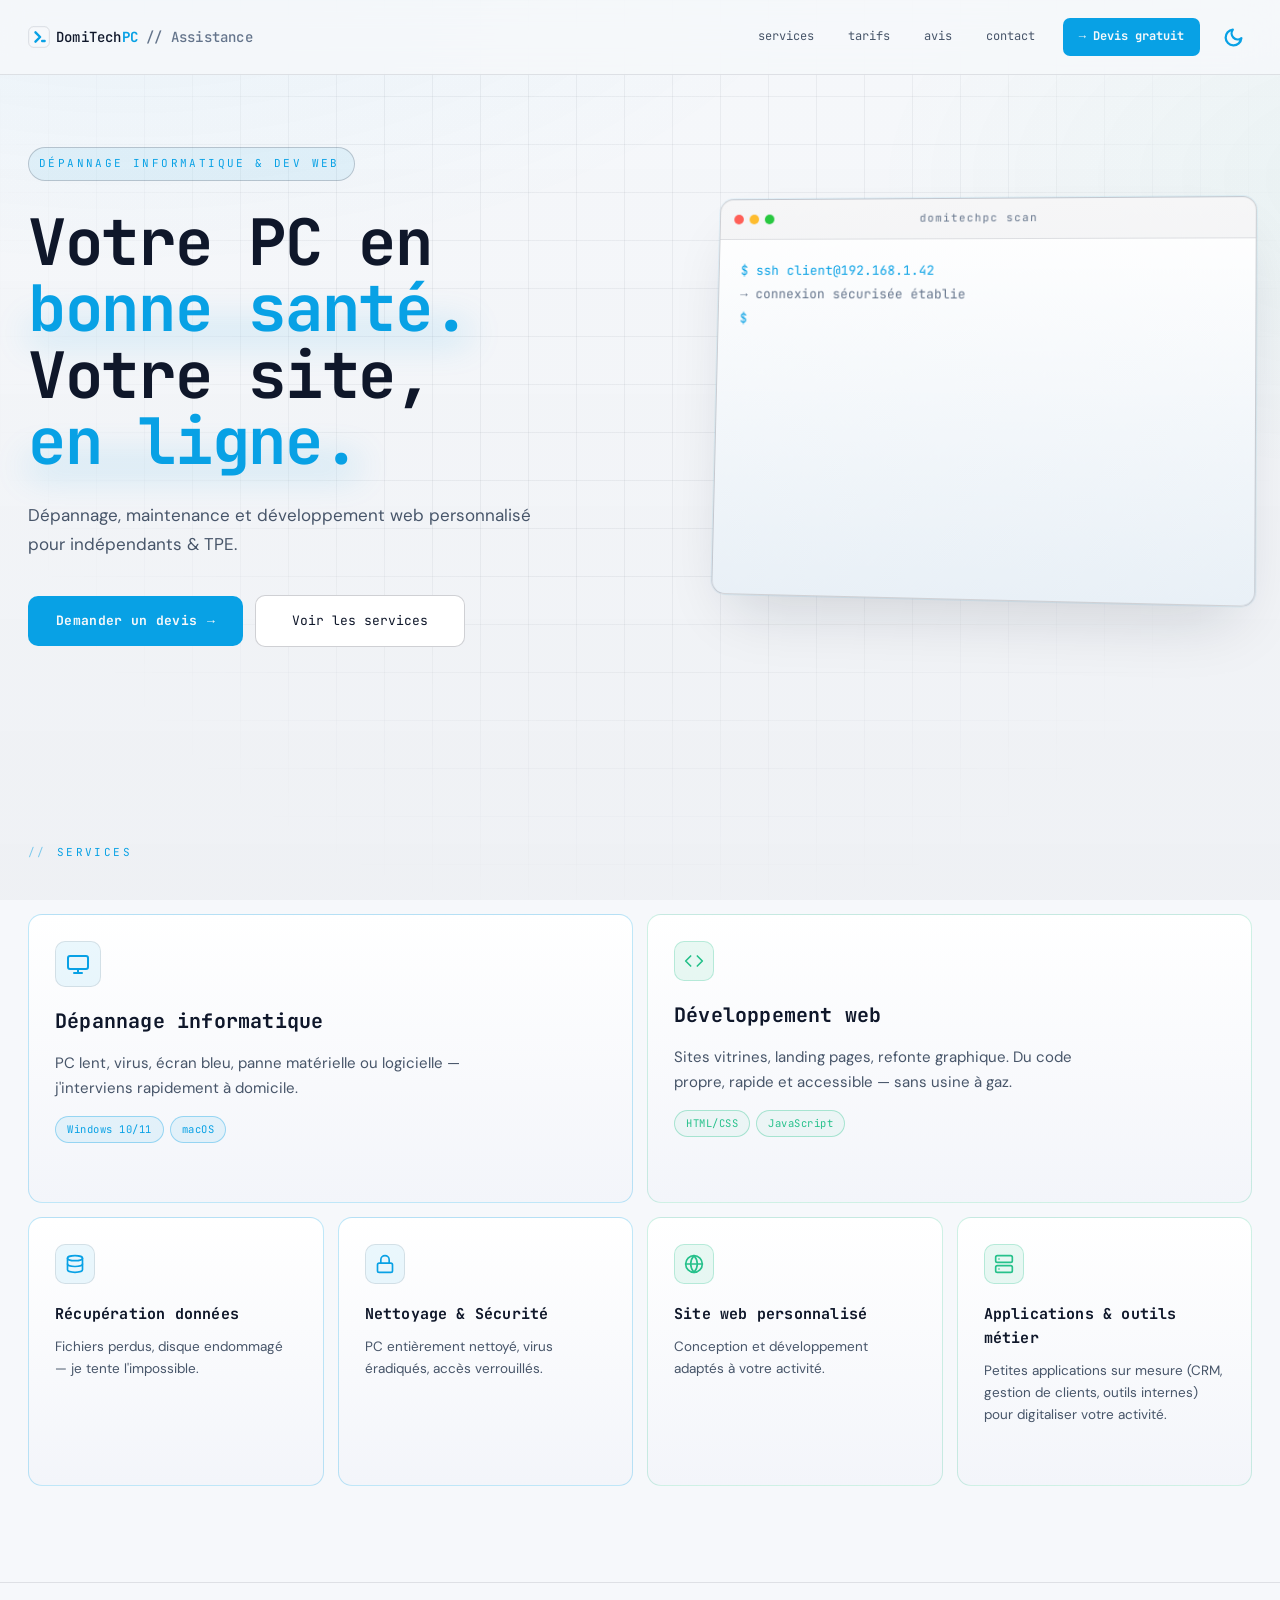
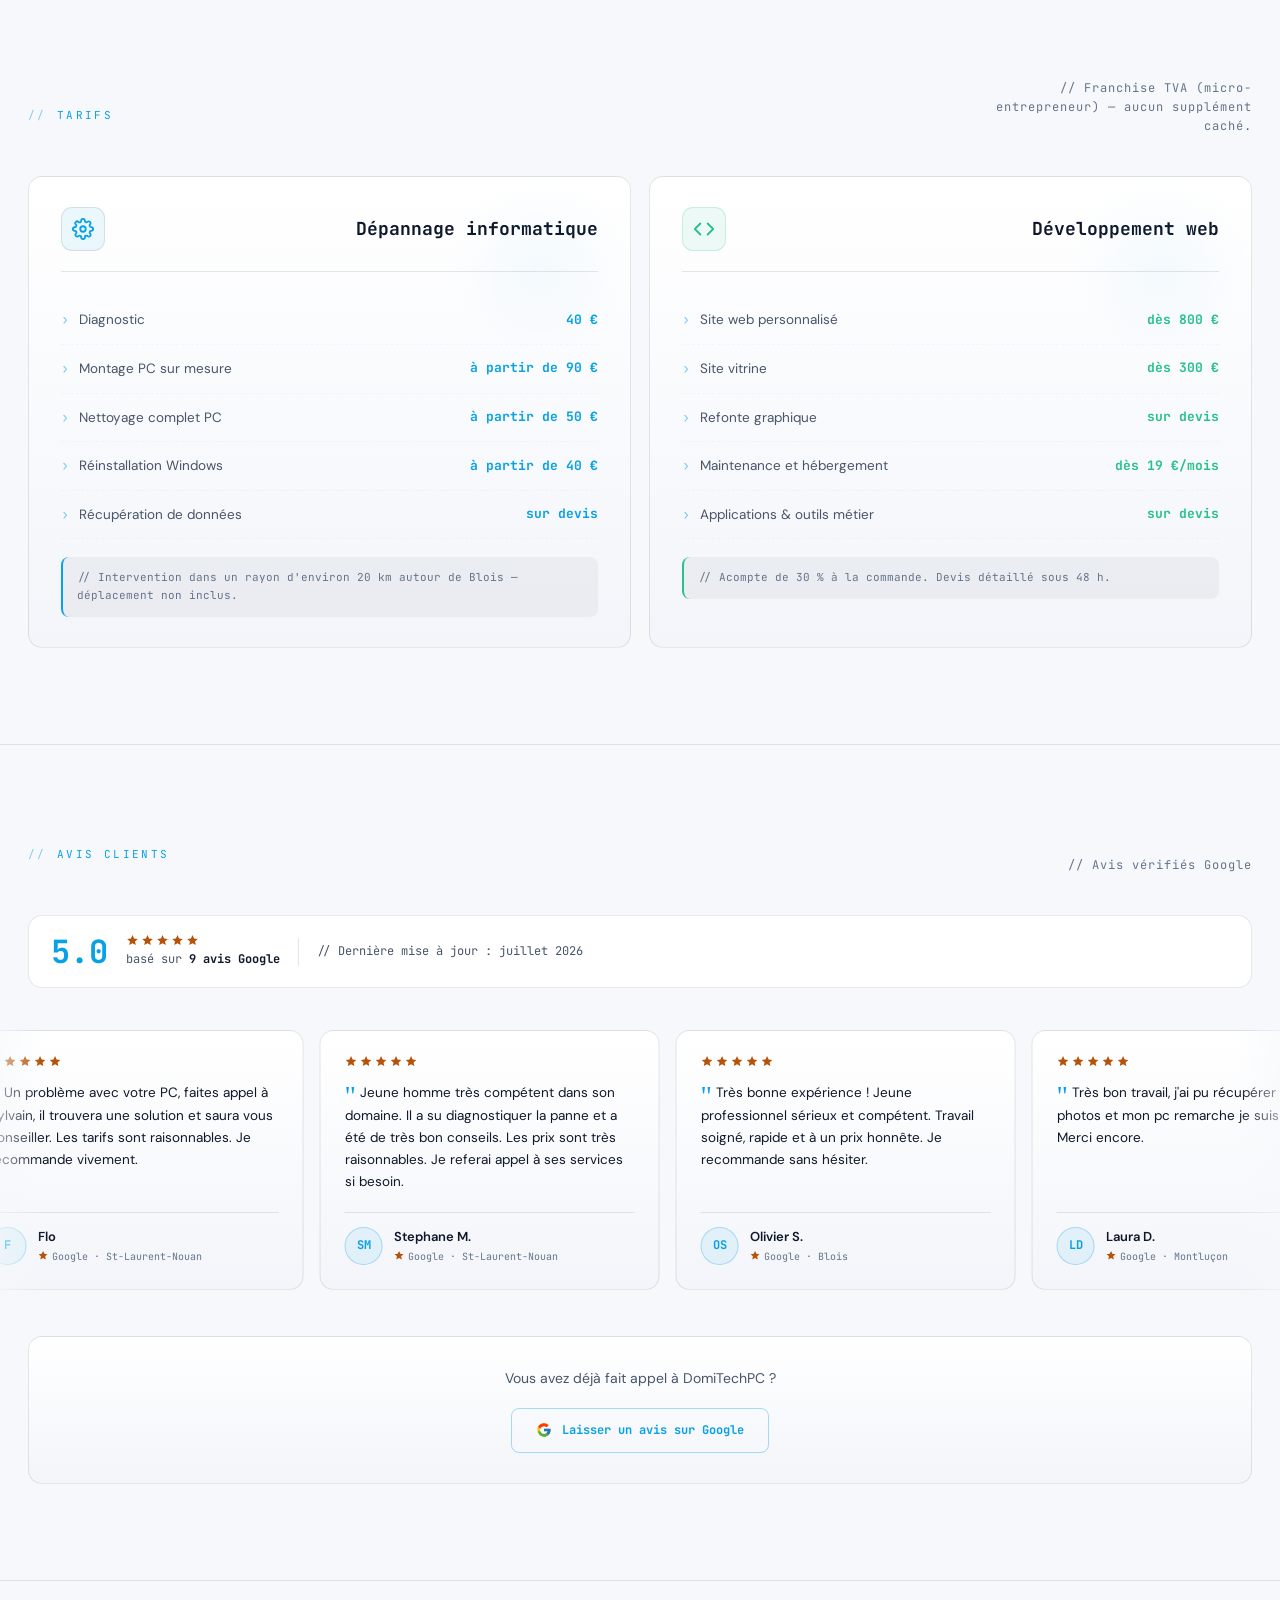
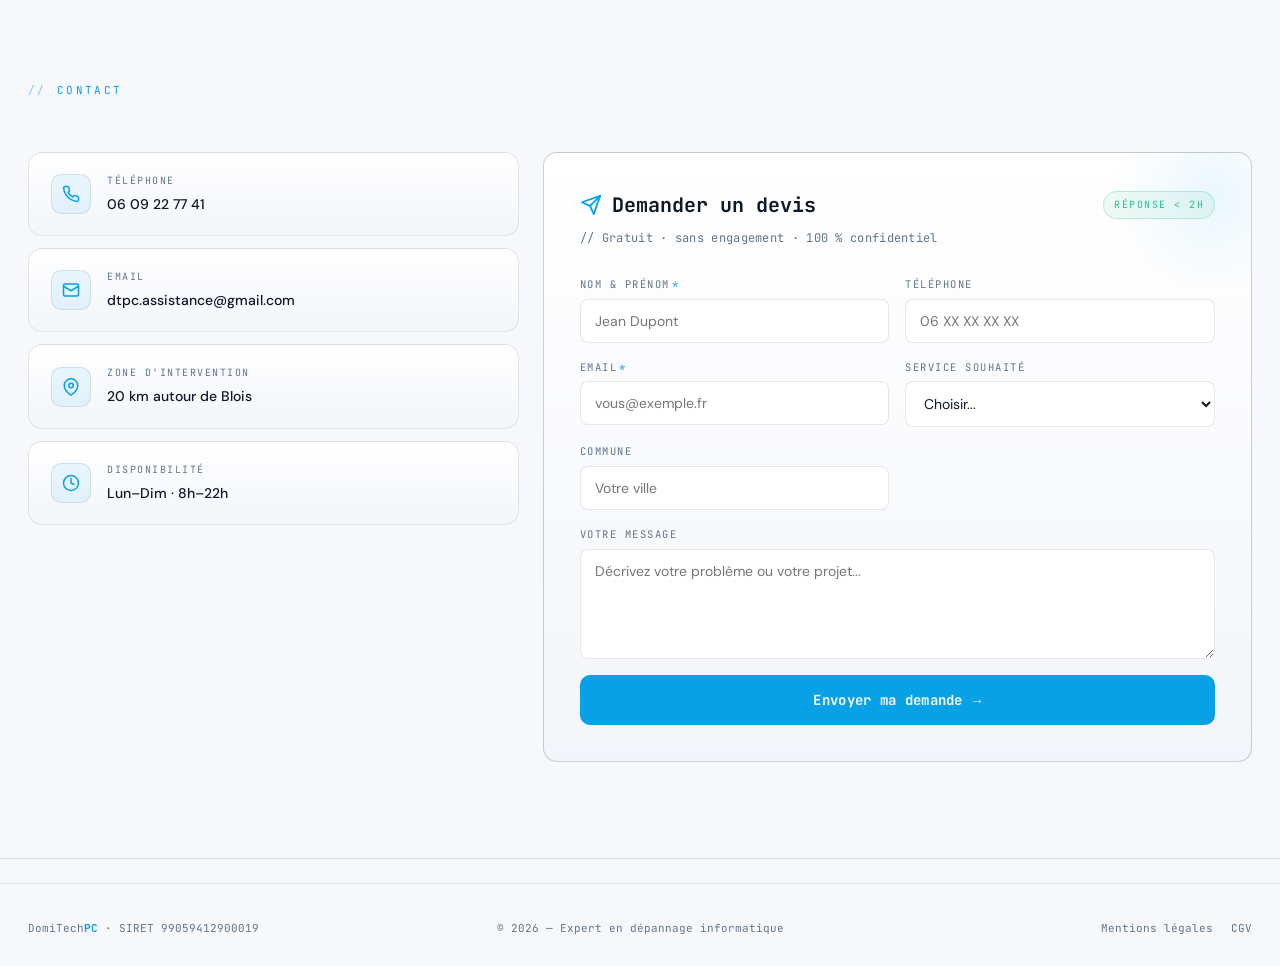
==== commit 31e4ac9e: "Add files via upload" ====
--- a/index.html
+++ b/index.html
@@ -34,7 +34,7 @@
 <link rel="preload" href="/assets/fonts/dm-sans-latin-400-normal.woff2" as="font" type="font/woff2" crossorigin>
 <link rel="preload" href="/assets/fonts/dm-sans-latin-700-normal.woff2" as="font" type="font/woff2" crossorigin>
 <link rel="preload" href="/assets/fonts/jetbrains-mono-latin-400-normal.woff2" as="font" type="font/woff2" crossorigin>
-<link rel="stylesheet" href="/assets/style.css?v=108">
+<link rel="stylesheet" href="/assets/style.css?v=112">
 <script type="application/ld+json">
 {
   "@context": "https://schema.org",
@@ -486,6 +486,6 @@
   </div>
 </div>
 
-<script src="/assets/main.js?v=108"></script>
+<script src="/assets/main.js?v=112"></script>
 </body>
 </html>
--- a/assets/style.css
+++ b/assets/style.css
@@ -253,7 +253,7 @@
      d'ou un bug qui a survecu a mes corrections successives.
      Au doigt : plus aucun changement visuel avant le click. Le retour reste
      l'ouverture du composeur (telephone) ou le toast (e-mail). */
-  html:not(.is-touch) .contact-item:active{border-color:var(--cyan);background:var(--surface-2);transition:none}
+  .contact-item:active{border-color:var(--cyan);background:var(--surface-2);transition:none}
   html.is-touch a.card:active{border-color:var(--border-strong);transition:none}
   html.is-touch .btn-primary:active,html.is-touch .btn-ghost:active,
   html.is-touch .mm-quick:active,html.is-touch .nav-cta:active{filter:brightness(1.15);transition:none}
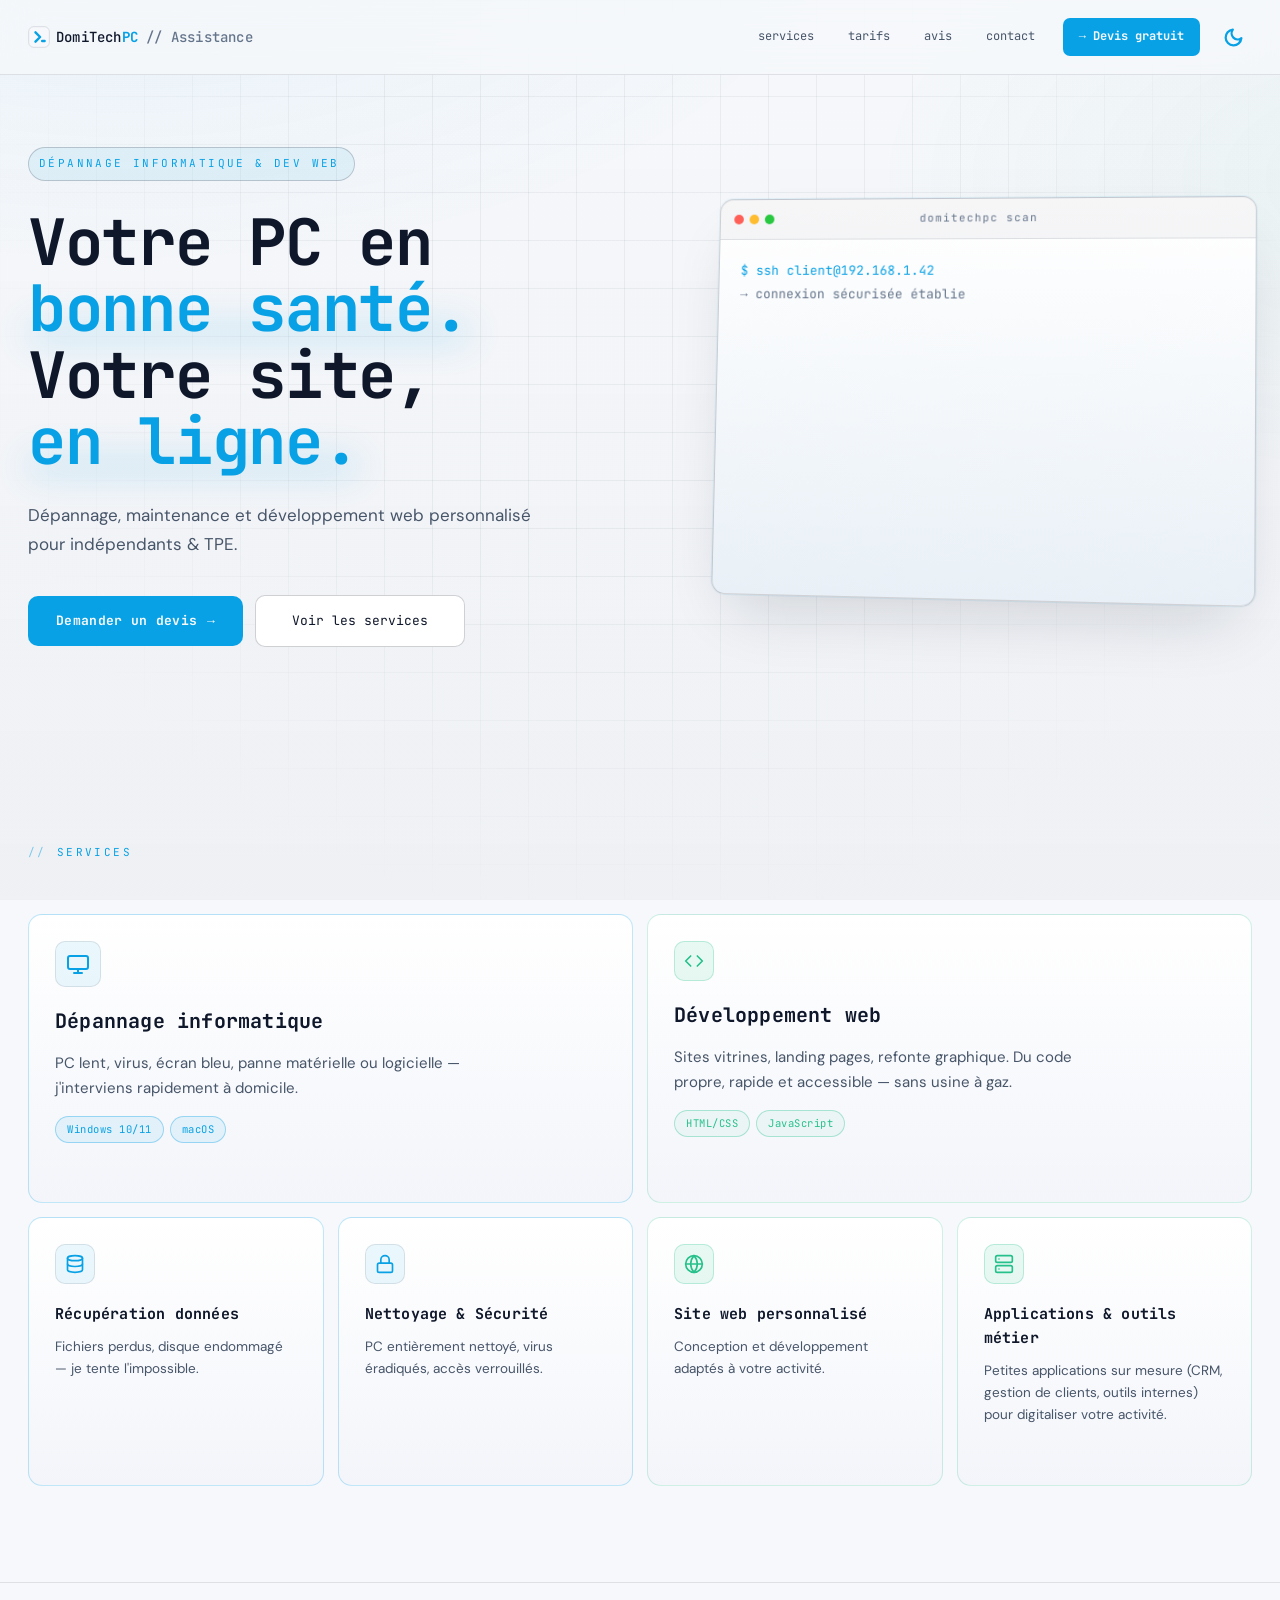
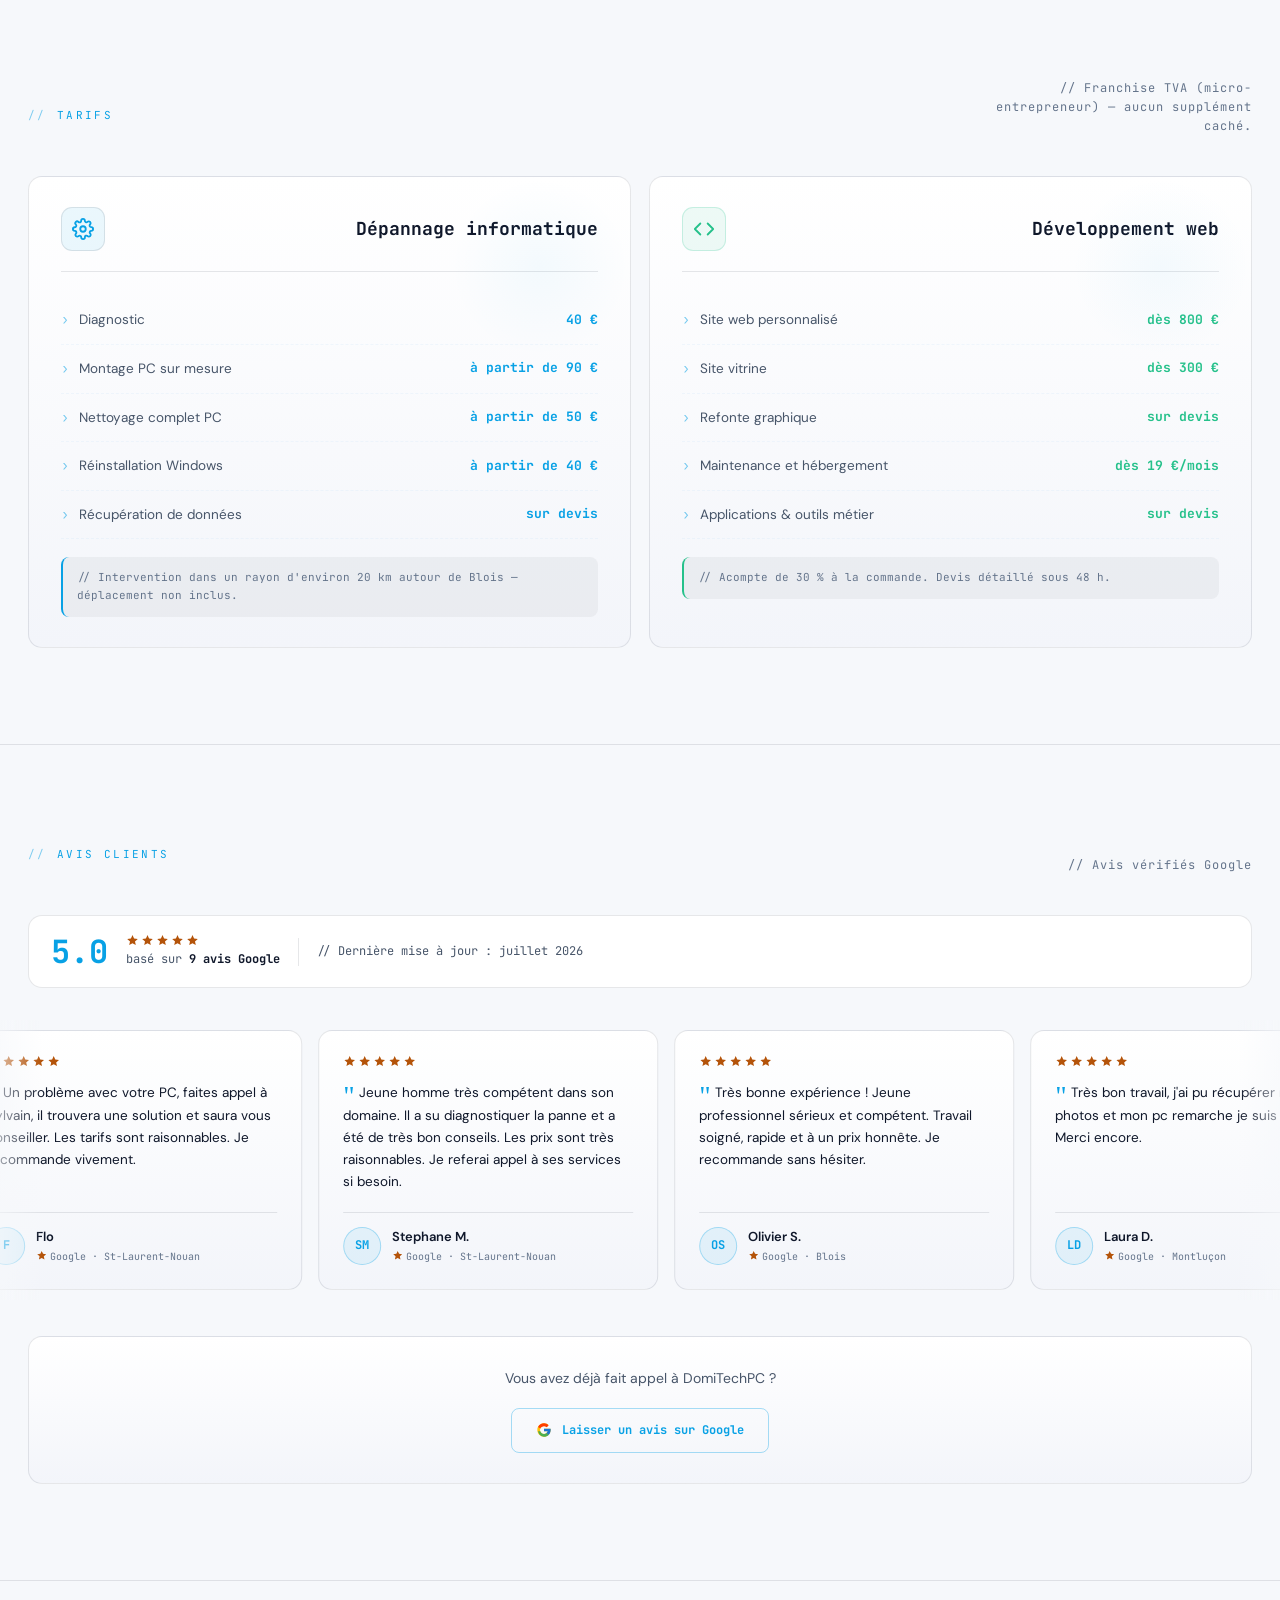
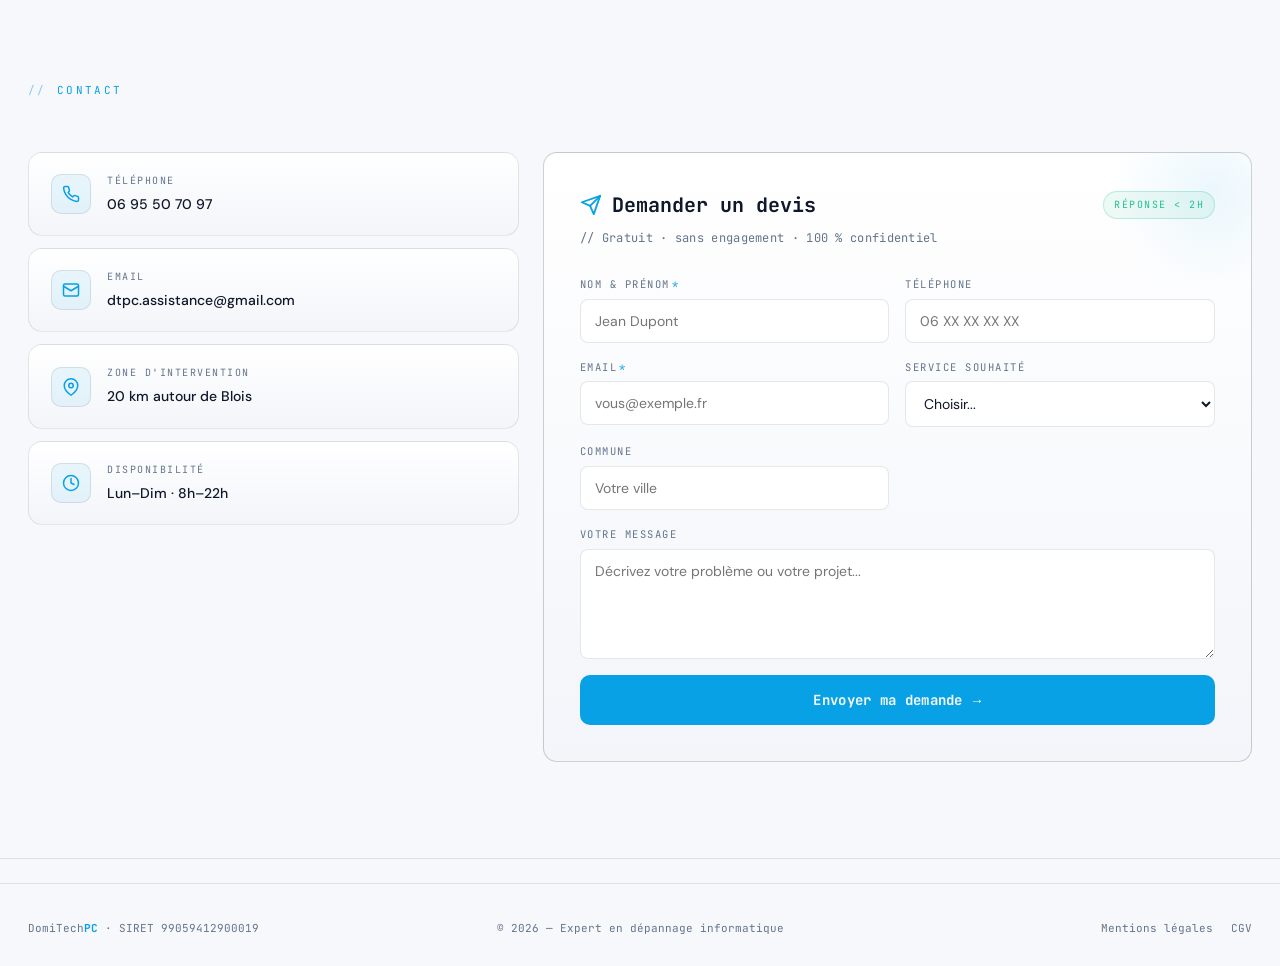
==== commit 89fc9f53: "Add files via upload" ====
--- a/index.html
+++ b/index.html
@@ -42,7 +42,7 @@
   "name": "DomiTechPC Assistance",
   "image": "https://www.domitechpc.fr/favicon-180.png",
   "url": "https://www.domitechpc.fr",
-  "telephone": "+33609227741",
+  "telephone": "+33695507097",
   "email": "dtpc.assistance@gmail.com",
   "description": "Dépannage informatique et développement web à Blois et ses alentours. Intervention rapide à domicile, devis gratuit.",
   "priceRange": "€€",
@@ -116,7 +116,7 @@
   </nav>
   <div class="mm-foot">
     <div class="mm-foot-row">
-      <a href="tel:+33609227741" class="mm-quick"><svg width="14" height="14" viewBox="0 0 24 24" fill="none" stroke="currentColor" stroke-width="2" stroke-linecap="round" stroke-linejoin="round"><path d="M22 16.92v3a2 2 0 0 1-2.18 2 19.79 19.79 0 0 1-8.63-3.07 19.5 19.5 0 0 1-6-6 19.79 19.79 0 0 1-3.07-8.67A2 2 0 0 1 4.11 2h3a2 2 0 0 1 2 1.72 12.84 12.84 0 0 0 .7 2.81 2 2 0 0 1-.45 2.11L8.09 9.91a16 16 0 0 0 6 6l1.27-1.27a2 2 0 0 1 2.11-.45 12.84 12.84 0 0 0 2.81.7A2 2 0 0 1 22 16.92z"/></svg> 06 09 22 77 41</a>
+      <a href="tel:+33695507097" class="mm-quick"><svg width="14" height="14" viewBox="0 0 24 24" fill="none" stroke="currentColor" stroke-width="2" stroke-linecap="round" stroke-linejoin="round"><path d="M22 16.92v3a2 2 0 0 1-2.18 2 19.79 19.79 0 0 1-8.63-3.07 19.5 19.5 0 0 1-6-6 19.79 19.79 0 0 1-3.07-8.67A2 2 0 0 1 4.11 2h3a2 2 0 0 1 2 1.72 12.84 12.84 0 0 0 .7 2.81 2 2 0 0 1-.45 2.11L8.09 9.91a16 16 0 0 0 6 6l1.27-1.27a2 2 0 0 1 2.11-.45 12.84 12.84 0 0 0 2.81.7A2 2 0 0 1 22 16.92z"/></svg> 06 95 50 70 97</a>
       <a href="#" class="mm-quick" onclick="event.preventDefault();copyEmail()"><svg width="14" height="14" viewBox="0 0 24 24" fill="none" stroke="currentColor" stroke-width="2" stroke-linecap="round" stroke-linejoin="round"><rect x="2" y="4" width="20" height="16" rx="2"/><path d="M22 7 12 13 2 7"/></svg> Email</a>
     </div>
   </div>
@@ -364,9 +364,9 @@
     </div>
     <div class="contact-layout">
       <div class="contact-col-info">
-        <a href="tel:+33609227741" class="contact-item">
+        <a href="tel:+33695507097" class="contact-item">
           <span class="contact-ico"><svg viewBox="0 0 24 24" fill="none" stroke="currentColor" stroke-width="2" stroke-linecap="round" stroke-linejoin="round"><path d="M22 16.92v3a2 2 0 0 1-2.18 2 19.79 19.79 0 0 1-8.63-3.07 19.5 19.5 0 0 1-6-6 19.79 19.79 0 0 1-3.07-8.67A2 2 0 0 1 4.11 2h3a2 2 0 0 1 2 1.72 12.84 12.84 0 0 0 .7 2.81 2 2 0 0 1-.45 2.11L8.09 9.91a16 16 0 0 0 6 6l1.27-1.27a2 2 0 0 1 2.11-.45 12.84 12.84 0 0 0 2.81.7A2 2 0 0 1 22 16.92z"/></svg></span>
-          <div><div class="contact-label">TÉLÉPHONE</div><div class="contact-value">06 09 22 77 41</div></div>
+          <div><div class="contact-label">TÉLÉPHONE</div><div class="contact-value">06 95 50 70 97</div></div>
         </a>
         <div class="contact-item" onclick="copyEmail()" title="Cliquer pour copier" style="cursor:pointer;">
           <span class="contact-ico"><svg viewBox="0 0 24 24" fill="none" stroke="currentColor" stroke-width="2" stroke-linecap="round" stroke-linejoin="round"><rect x="2" y="4" width="20" height="16" rx="2"/><path d="M22 7 12 13 2 7"/></svg></span>
@@ -450,7 +450,7 @@
       <a href="#ml-donnees" onclick="scrollModalTo('ml-donnees')">Données personnelles & RGPD</a>
       <a href="#ml-droits" onclick="scrollModalTo('ml-droits')">Vos droits</a>
     </div>
-    <div class="modal-section" id="ml-editeur"><div class="modal-section-title">Éditeur du site</div><p>Le site est édité par :<br><strong>Sylvain STEMER</strong> – DomiTechPC Assistance – Entrepreneur individuel<br>SIRET : <strong>99059412900019</strong><br>Ville : <strong>Blois (41000)</strong><br>Téléphone : <strong>06 09 22 77 41</strong><br>Email : <strong>dtpc.assistance@gmail.com</strong></p><p>Activité : Dépannage informatique à domicile et développement web.</p></div>
+    <div class="modal-section" id="ml-editeur"><div class="modal-section-title">Éditeur du site</div><p>Le site est édité par :<br><strong>Sylvain STEMER</strong> – DomiTechPC Assistance – Entrepreneur individuel<br>SIRET : <strong>99059412900019</strong><br>Ville : <strong>Blois (41000)</strong><br>Téléphone : <strong>06 95 50 70 97</strong><br>Email : <strong>dtpc.assistance@gmail.com</strong></p><p>Activité : Dépannage informatique à domicile et développement web.</p></div>
     <div class="modal-section" id="ml-hebergeur"><div class="modal-section-title">Hébergeur</div><p><strong>Vercel Inc.</strong><br>340 S Lemon Ave #4133, Walnut, CA 91789, États-Unis<br>Service : Vercel – <a href="https://vercel.com" target="_blank" rel="noopener">vercel.com</a></p></div>
     <div class="modal-section" id="ml-propriete"><div class="modal-section-title">Propriété intellectuelle</div><p>L'ensemble des éléments constituant ce site (textes, graphismes, logo, code source) est la propriété exclusive de <strong>DomiTechPC Assistance</strong>. Toute reproduction sans autorisation écrite est interdite (articles L.335-2 et suivants du Code de la Propriété Intellectuelle).</p><p>DomiTechPC Assistance s'efforce de maintenir les informations publiées à jour mais ne peut garantir leur exhaustivité. Sa responsabilité ne saurait être engagée pour des dommages résultant de l'utilisation du site.</p></div>
     <div class="modal-section" id="ml-donnees"><div class="modal-section-title">Données personnelles & RGPD</div><p><strong>Responsable du traitement :</strong> DomiTechPC Assistance – dtpc.assistance@gmail.com</p><p><strong>Données collectées via le formulaire :</strong></p><ul><li>Nom et prénom, adresse e-mail, téléphone (facultatif)</li><li>Commune, service souhaité, contenu du message</li></ul><p><strong>Finalité :</strong> Répondre à vos demandes de contact et d'intervention.<br><strong>Base légale :</strong> Exécution de mesures précontractuelles prises à votre demande (art. 6.1.b RGPD).<br><strong>Durée de conservation :</strong> 3 ans maximum après le dernier contact.</p><p><strong>Destinataires :</strong> Données transmises via <strong>Formspree</strong> et reçues uniquement par DomiTechPC Assistance. Pas de vente ni partage commercial.</p><p><strong>Google Fonts :</strong> les polices du site sont chargées depuis les serveurs Google, ce qui entraîne la transmission de votre adresse IP à Google lors du chargement de la page. Ce site ne dépose par ailleurs aucun cookie, ni de tracking ni de publicité.</p></div>
@@ -481,7 +481,7 @@
     <div class="modal-section" id="cgv-devis"><div class="modal-section-title">Devis & commande</div><p>Pour toute prestation dépassant <strong>150 €</strong>, un devis écrit est établi, valable <strong>30 jours</strong>. La commande est ferme à compter de la validation écrite du devis par le Client.</p></div>
     <div class="modal-section" id="cgv-paiement"><div class="modal-section-title">Modalités de paiement</div><p>Règlement à l'issue de l'intervention ou à la livraison du projet. <strong>Moyens acceptés :</strong> espèces, virement bancaire, chèque, PayPal (sur demande). Pour les projets web, un acompte de <strong>30 %</strong> peut être demandé à la commande.</p><p><strong>Client particulier :</strong> en cas de retard de paiement, et après mise en demeure restée infructueuse, des intérêts de retard au taux légal en vigueur pourront être appliqués (art. 1231-6 et 1344-1 du Code civil).</p><p><strong>Client professionnel :</strong> tout retard de paiement entraîne de plein droit des pénalités au taux légal en vigueur ainsi qu'une indemnité forfaitaire de 40 € pour frais de recouvrement, conformément à l'art. L.441-10 du Code de commerce.</p></div>
     <div class="modal-section" id="cgv-garantie"><div class="modal-section-title">Garantie & responsabilité</div><p>Les interventions bénéficient d'une <strong>garantie de 30 jours</strong> sur la résolution effectuée. Elle ne couvre pas les pannes matérielles postérieures, les dommages liés à une mauvaise utilisation, les infections virales ultérieures ni la perte de données.</p><p>La responsabilité du Prestataire est limitée au montant de la prestation. <strong>Récupération de données :</strong> prestation en mode « meilleur effort ».</p></div>
-    <div class="modal-section" id="cgv-retractation"><div class="modal-section-title">Droit de rétractation</div><p>Conformément à l'art. L.221-18 C. conso., le Client particulier dispose de <strong>14 jours</strong> pour se rétracter sans motif, sous réserve des exceptions ci-dessous.</p><p>Conformément à l'art. L.221-28 8° C. conso., <strong>ce droit ne s'applique pas</strong> aux travaux de dépannage ou de réparation à réaliser en urgence au domicile du Client et expressément sollicités par lui, dans la limite des pièces et interventions strictement nécessaires pour répondre à l'urgence.</p><p>Pour toute autre prestation, si le Client demande expressément l'exécution immédiate du service avant la fin du délai de rétractation, il perd son droit de rétractation dès lors que la prestation est pleinement exécutée, conformément à l'art. L.221-25 C. conso. Cette demande expresse et la reconnaissance de la perte du droit de rétractation sont recueillies par écrit (bon d'intervention signé) avant le début de la prestation.</p><p>Pour exercer ce droit lorsqu'il s'applique : <a href="mailto:dtpc.assistance@gmail.com">dtpc.assistance@gmail.com</a> ou 06 09 22 77 41.</p></div>
+    <div class="modal-section" id="cgv-retractation"><div class="modal-section-title">Droit de rétractation</div><p>Conformément à l'art. L.221-18 C. conso., le Client particulier dispose de <strong>14 jours</strong> pour se rétracter sans motif, sous réserve des exceptions ci-dessous.</p><p>Conformément à l'art. L.221-28 8° C. conso., <strong>ce droit ne s'applique pas</strong> aux travaux de dépannage ou de réparation à réaliser en urgence au domicile du Client et expressément sollicités par lui, dans la limite des pièces et interventions strictement nécessaires pour répondre à l'urgence.</p><p>Pour toute autre prestation, si le Client demande expressément l'exécution immédiate du service avant la fin du délai de rétractation, il perd son droit de rétractation dès lors que la prestation est pleinement exécutée, conformément à l'art. L.221-25 C. conso. Cette demande expresse et la reconnaissance de la perte du droit de rétractation sont recueillies par écrit (bon d'intervention signé) avant le début de la prestation.</p><p>Pour exercer ce droit lorsqu'il s'applique : <a href="mailto:dtpc.assistance@gmail.com">dtpc.assistance@gmail.com</a> ou 06 95 50 70 97.</p></div>
     <div class="modal-section" id="cgv-litiges"><div class="modal-section-title">Litiges</div><p>En cas de litige, une solution amiable sera recherchée en priorité. Conformément aux articles L.616-1 et R.616-1 du Code de la consommation, le Client peut recourir gratuitement au médiateur de la consommation <strong>Société Médiation Professionnelle</strong> — 5 rue Salvaing, 12000 Rodez — <a href="https://www.mediateur-consommation-smp.fr" target="_blank" rel="noopener">mediateur-consommation-smp.fr</a>. À défaut, les tribunaux de <strong>Blois</strong> seront compétents.</p></div>
   </div>
 </div>
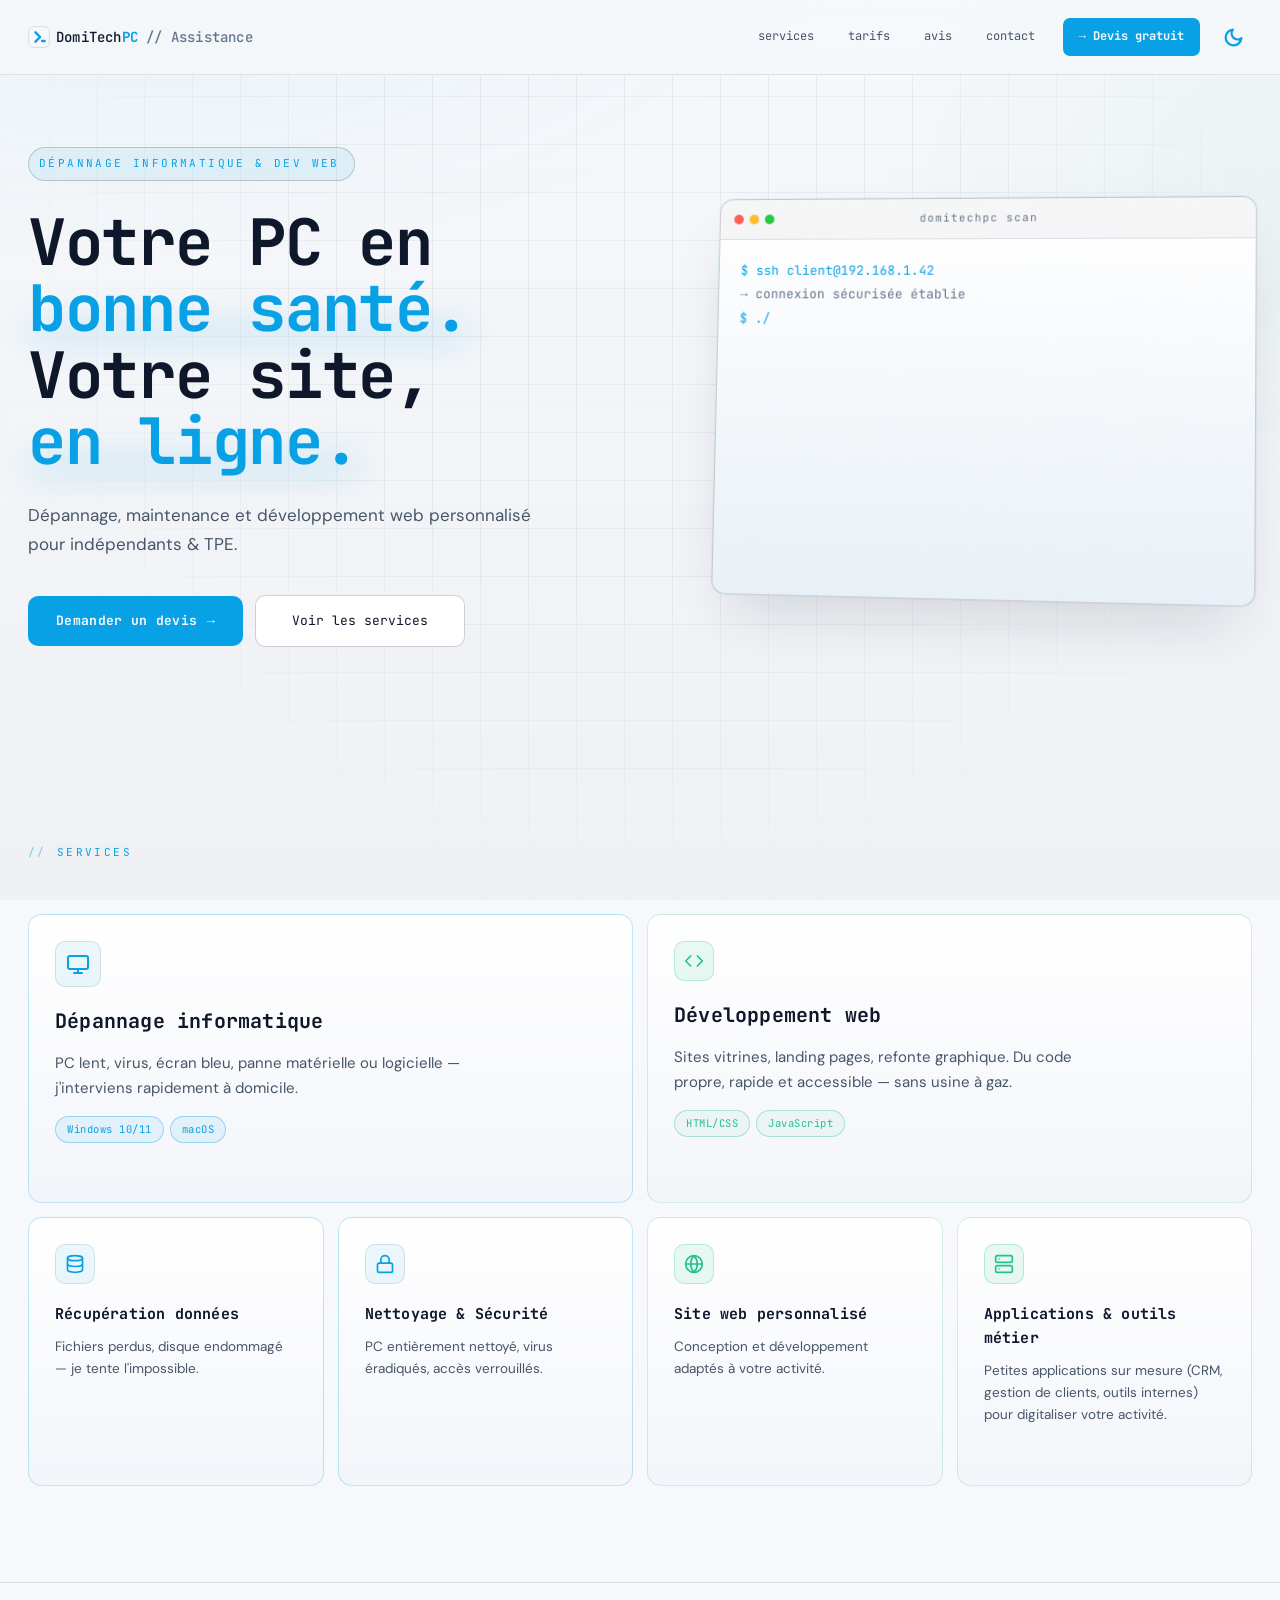
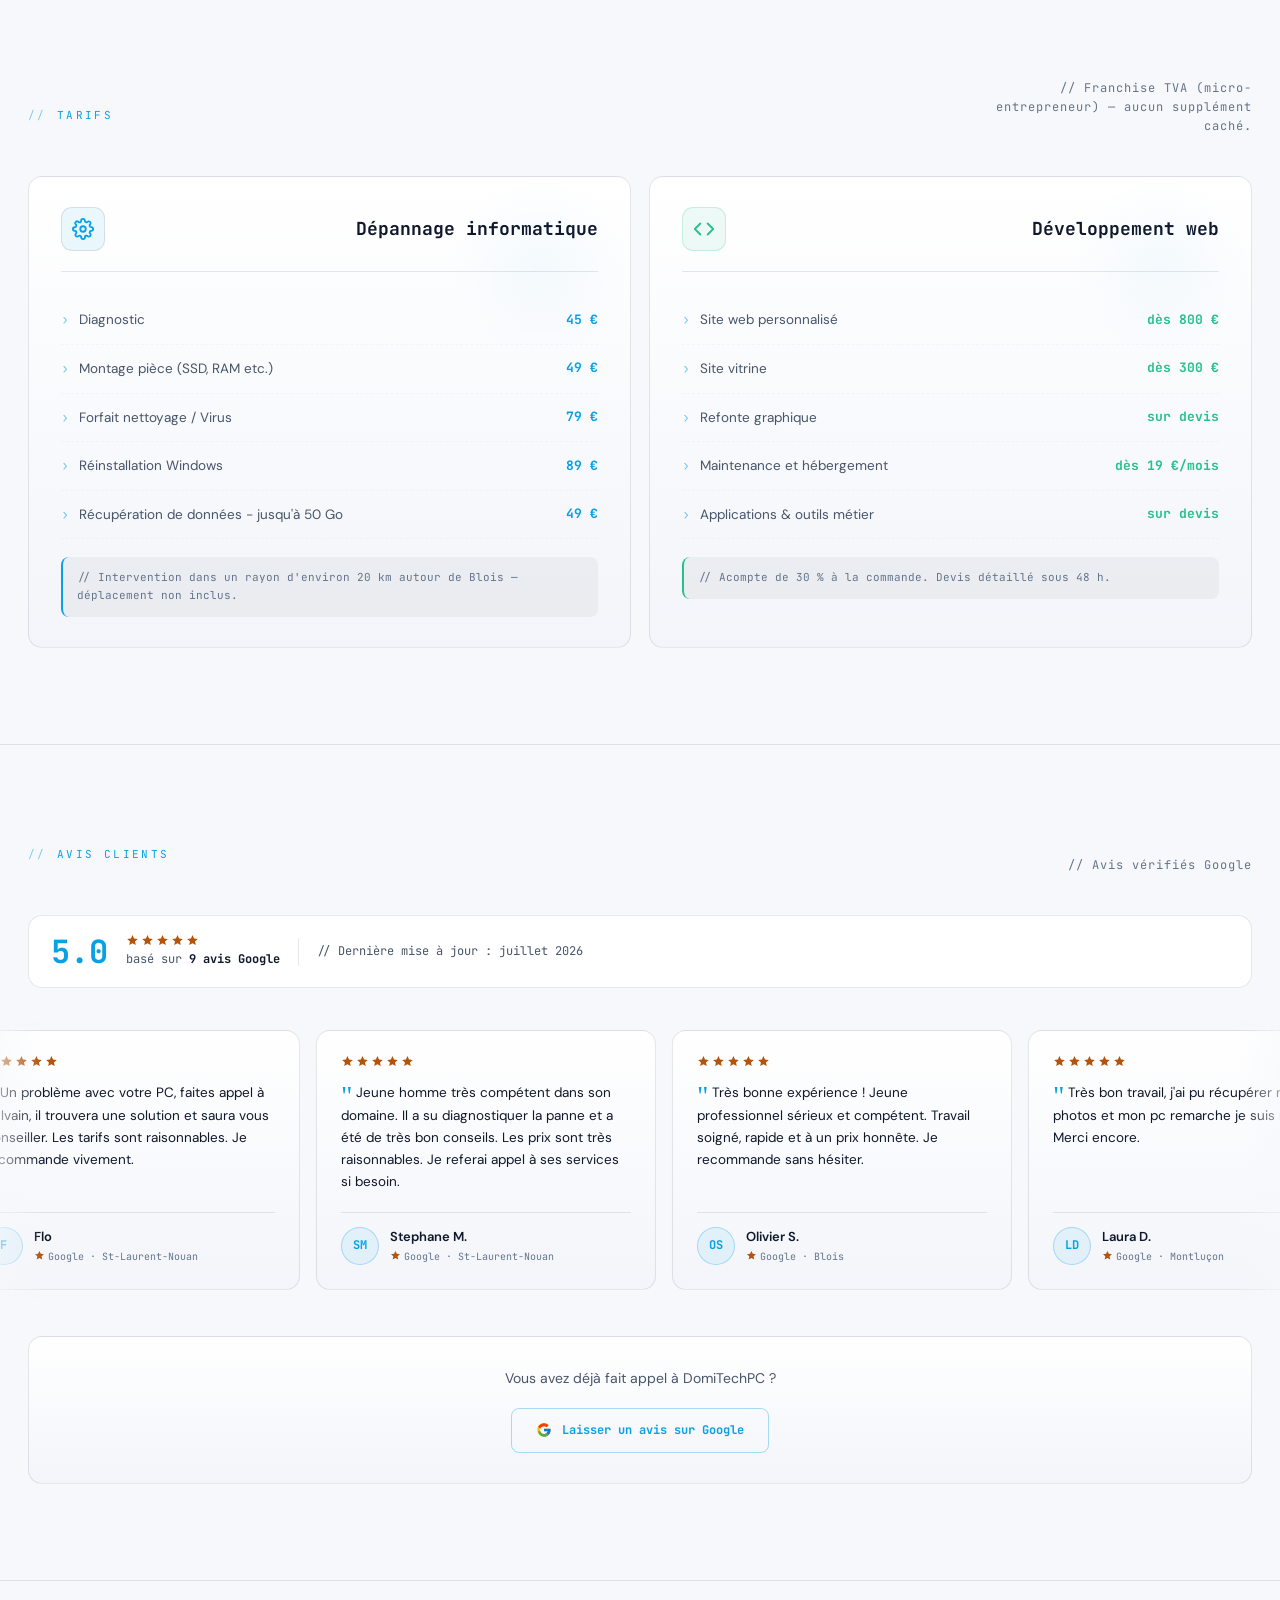
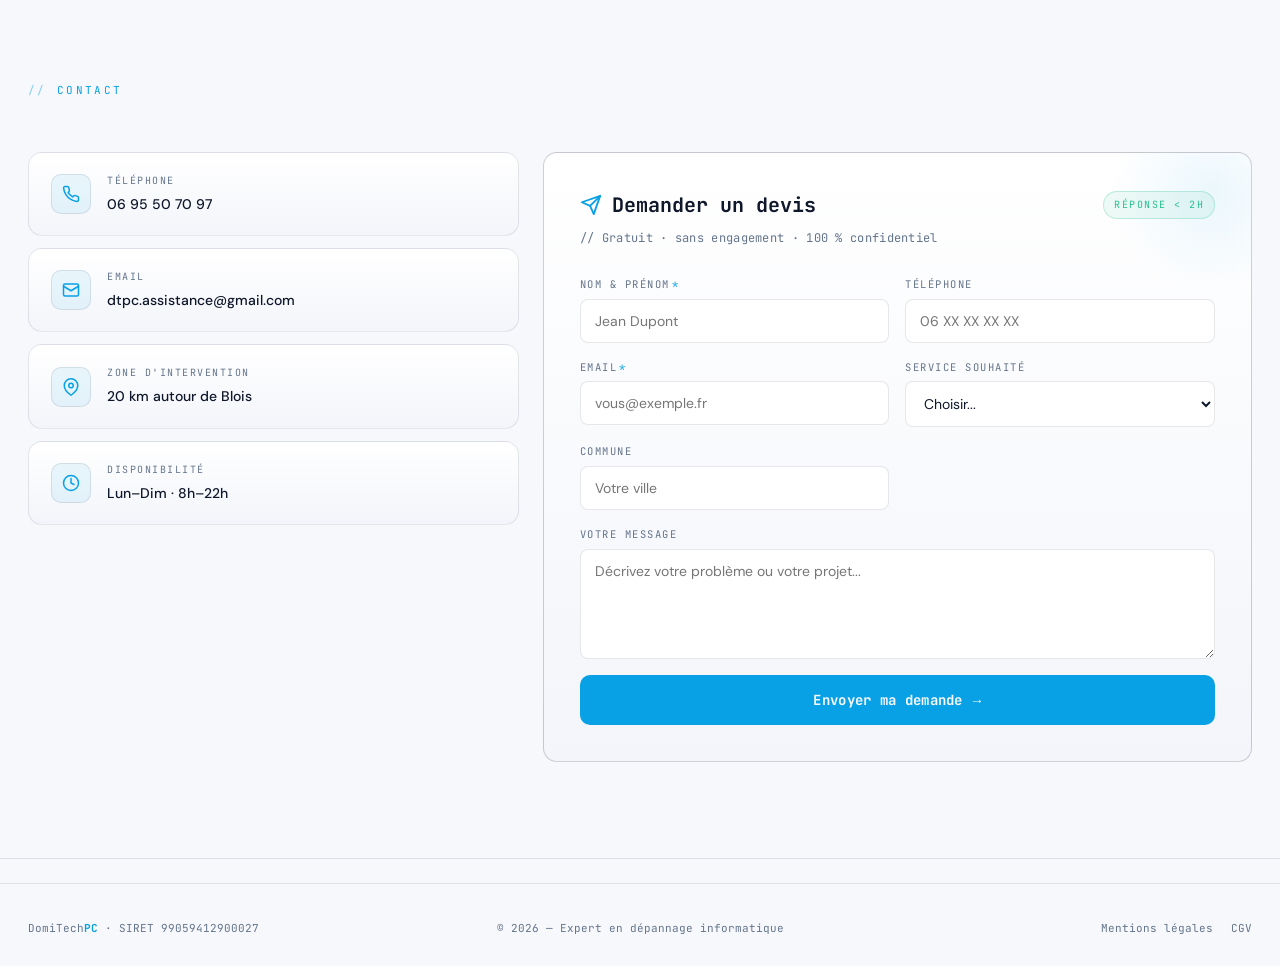
==== commit ba25c867: "Add files via upload" ====
--- a/index.html
+++ b/index.html
@@ -275,11 +275,11 @@
           <div class="price-header-ico"><svg viewBox="0 0 24 24" fill="none" stroke="currentColor" stroke-width="2" stroke-linecap="round" stroke-linejoin="round"><circle cx="12" cy="12" r="3"/><path d="M19.4 15a1.65 1.65 0 0 0 .33 1.82l.06.06a2 2 0 1 1-2.83 2.83l-.06-.06a1.65 1.65 0 0 0-1.82-.33 1.65 1.65 0 0 0-1 1.51V21a2 2 0 1 1-4 0v-.09A1.65 1.65 0 0 0 9 19.4a1.65 1.65 0 0 0-1.82.33l-.06.06a2 2 0 1 1-2.83-2.83l.06-.06a1.65 1.65 0 0 0 .33-1.82 1.65 1.65 0 0 0-1.51-1H3a2 2 0 1 1 0-4h.09A1.65 1.65 0 0 0 4.6 9a1.65 1.65 0 0 0-.33-1.82l-.06-.06a2 2 0 1 1 2.83-2.83l.06.06a1.65 1.65 0 0 0 1.82.33H9a1.65 1.65 0 0 0 1-1.51V3a2 2 0 1 1 4 0v.09a1.65 1.65 0 0 0 1 1.51 1.65 1.65 0 0 0 1.82-.33l.06-.06a2 2 0 1 1 2.83 2.83l-.06.06a1.65 1.65 0 0 0-.33 1.82V9a1.65 1.65 0 0 0 1.51 1H21a2 2 0 1 1 0 4h-.09a1.65 1.65 0 0 0-1.51 1z"/></svg></div>
           <div class="price-header-text"><div class="h3">Dépannage informatique</div></div>
         </div>
-        <div class="price-row"><span class="service-name">Diagnostic</span><span class="service-price">40 €</span></div>
-        <div class="price-row"><span class="service-name">Montage PC sur mesure</span><span class="service-price">à partir de 90 €</span></div>
-        <div class="price-row"><span class="service-name">Nettoyage complet PC</span><span class="service-price">à partir de 50 €</span></div>
-        <div class="price-row"><span class="service-name">Réinstallation Windows</span><span class="service-price">à partir de 40 €</span></div>
-        <div class="price-row"><span class="service-name">Récupération de données</span><span class="service-price">sur devis</span></div>
+        <div class="price-row"><span class="service-name">Diagnostic</span><span class="service-price">45 €</span></div>
+        <div class="price-row"><span class="service-name">Montage pièce (SSD, RAM etc.)</span><span class="service-price">49 €</span></div>
+        <div class="price-row"><span class="service-name">Forfait nettoyage / Virus</span><span class="service-price">79 €</span></div>
+        <div class="price-row"><span class="service-name">Réinstallation Windows</span><span class="service-price">89 €</span></div>
+        <div class="price-row"><span class="service-name">Récupération de données - jusqu'à 50 Go</span><span class="service-price">49 €</span></div>
         <div class="price-note">// Intervention dans un rayon d'environ 20 km autour de Blois — déplacement non inclus.</div>
       </div>
       <div class="price-card price-card--dev">
@@ -427,7 +427,7 @@
 
 <div class="footer-outer">
   <footer>
-    <div class="foot-brand"><span>DomiTech<strong>PC</strong> · SIRET 99059412900019</span></div>
+    <div class="foot-brand"><span>DomiTech<strong>PC</strong> · SIRET 99059412900027</span></div>
     <div class="foot-mid">&copy; 2026 — Expert en dépannage informatique</div>
     <div class="foot-links">
       <a href="#" onclick="openModal('modalMentions'); return false;">Mentions légales</a>
@@ -450,7 +450,7 @@
       <a href="#ml-donnees" onclick="scrollModalTo('ml-donnees')">Données personnelles & RGPD</a>
       <a href="#ml-droits" onclick="scrollModalTo('ml-droits')">Vos droits</a>
     </div>
-    <div class="modal-section" id="ml-editeur"><div class="modal-section-title">Éditeur du site</div><p>Le site est édité par :<br><strong>Sylvain STEMER</strong> – DomiTechPC Assistance – Entrepreneur individuel<br>SIRET : <strong>99059412900019</strong><br>Ville : <strong>Blois (41000)</strong><br>Téléphone : <strong>06 95 50 70 97</strong><br>Email : <strong>dtpc.assistance@gmail.com</strong></p><p>Activité : Dépannage informatique à domicile et développement web.</p></div>
+    <div class="modal-section" id="ml-editeur"><div class="modal-section-title">Éditeur du site</div><p>Le site est édité par :<br><strong>Sylvain STEMER</strong> – DomiTechPC Assistance – Entrepreneur individuel<br>SIRET : <strong>99059412900027</strong><br>Ville : <strong>Blois (41000)</strong><br>Téléphone : <strong>06 95 50 70 97</strong><br>Email : <strong>dtpc.assistance@gmail.com</strong></p><p>Activité : Dépannage informatique à domicile et développement web.</p></div>
     <div class="modal-section" id="ml-hebergeur"><div class="modal-section-title">Hébergeur</div><p><strong>Vercel Inc.</strong><br>340 S Lemon Ave #4133, Walnut, CA 91789, États-Unis<br>Service : Vercel – <a href="https://vercel.com" target="_blank" rel="noopener">vercel.com</a></p></div>
     <div class="modal-section" id="ml-propriete"><div class="modal-section-title">Propriété intellectuelle</div><p>L'ensemble des éléments constituant ce site (textes, graphismes, logo, code source) est la propriété exclusive de <strong>DomiTechPC Assistance</strong>. Toute reproduction sans autorisation écrite est interdite (articles L.335-2 et suivants du Code de la Propriété Intellectuelle).</p><p>DomiTechPC Assistance s'efforce de maintenir les informations publiées à jour mais ne peut garantir leur exhaustivité. Sa responsabilité ne saurait être engagée pour des dommages résultant de l'utilisation du site.</p></div>
     <div class="modal-section" id="ml-donnees"><div class="modal-section-title">Données personnelles & RGPD</div><p><strong>Responsable du traitement :</strong> DomiTechPC Assistance – dtpc.assistance@gmail.com</p><p><strong>Données collectées via le formulaire :</strong></p><ul><li>Nom et prénom, adresse e-mail, téléphone (facultatif)</li><li>Commune, service souhaité, contenu du message</li></ul><p><strong>Finalité :</strong> Répondre à vos demandes de contact et d'intervention.<br><strong>Base légale :</strong> Exécution de mesures précontractuelles prises à votre demande (art. 6.1.b RGPD).<br><strong>Durée de conservation :</strong> 3 ans maximum après le dernier contact.</p><p><strong>Destinataires :</strong> Données transmises via <strong>Formspree</strong> et reçues uniquement par DomiTechPC Assistance. Pas de vente ni partage commercial.</p><p><strong>Google Fonts :</strong> les polices du site sont chargées depuis les serveurs Google, ce qui entraîne la transmission de votre adresse IP à Google lors du chargement de la page. Ce site ne dépose par ailleurs aucun cookie, ni de tracking ni de publicité.</p></div>
@@ -475,7 +475,7 @@
       <a href="#cgv-retractation" onclick="scrollModalTo('cgv-retractation')">Droit de rétractation</a>
       <a href="#cgv-litiges" onclick="scrollModalTo('cgv-litiges')">Litiges</a>
     </div>
-    <div class="modal-section" id="cgv-champ"><div class="modal-section-title">Champ d'application</div><p>Les présentes CGV s'appliquent à toutes les prestations conclues entre <strong>DomiTechPC Assistance</strong> (SIRET 99059412900019, Blois) et tout Client. Toute commande implique l'acceptation sans réserve des présentes CGV.</p></div>
+    <div class="modal-section" id="cgv-champ"><div class="modal-section-title">Champ d'application</div><p>Les présentes CGV s'appliquent à toutes les prestations conclues entre <strong>DomiTechPC Assistance</strong> (SIRET 99059412900027, Blois) et tout Client. Toute commande implique l'acceptation sans réserve des présentes CGV.</p></div>
     <div class="modal-section" id="cgv-prestations"><div class="modal-section-title">Prestations proposées</div><ul><li>Dépannage informatique (PC, Mac, périphériques)</li><li>Maintenance préventive (nettoyage, optimisation, mises à jour)</li><li>Installation & configuration (logiciels, OS, imprimantes)</li><li>Réseau & Wi-Fi (installation, sécurisation, extension)</li><li>Récupération de données sur supports défaillants</li><li>Développement web (sites vitrines, landing pages)</li><li>Applications & outils métier (CRM, outils internes sur mesure)</li></ul><p>Interventions <strong>à domicile</strong> dans un rayon d'environ 20 km autour de Blois.</p></div>
     <div class="modal-section" id="cgv-tarifs"><div class="modal-section-title">Tarifs</div><p>Tarifs en euros TTC. En tant que micro-entrepreneur bénéficiant de la franchise de TVA (art. 293 B CGI), <strong>aucune TVA n'est applicable</strong>.</p><p>Les tarifs pratiqués (dépannage, maintenance, développement web) sont consultables sur la page <strong>Tarifs</strong> du site et communiqués systématiquement au Client avant toute intervention.</p></div>
     <div class="modal-section" id="cgv-devis"><div class="modal-section-title">Devis & commande</div><p>Pour toute prestation dépassant <strong>150 €</strong>, un devis écrit est établi, valable <strong>30 jours</strong>. La commande est ferme à compter de la validation écrite du devis par le Client.</p></div>
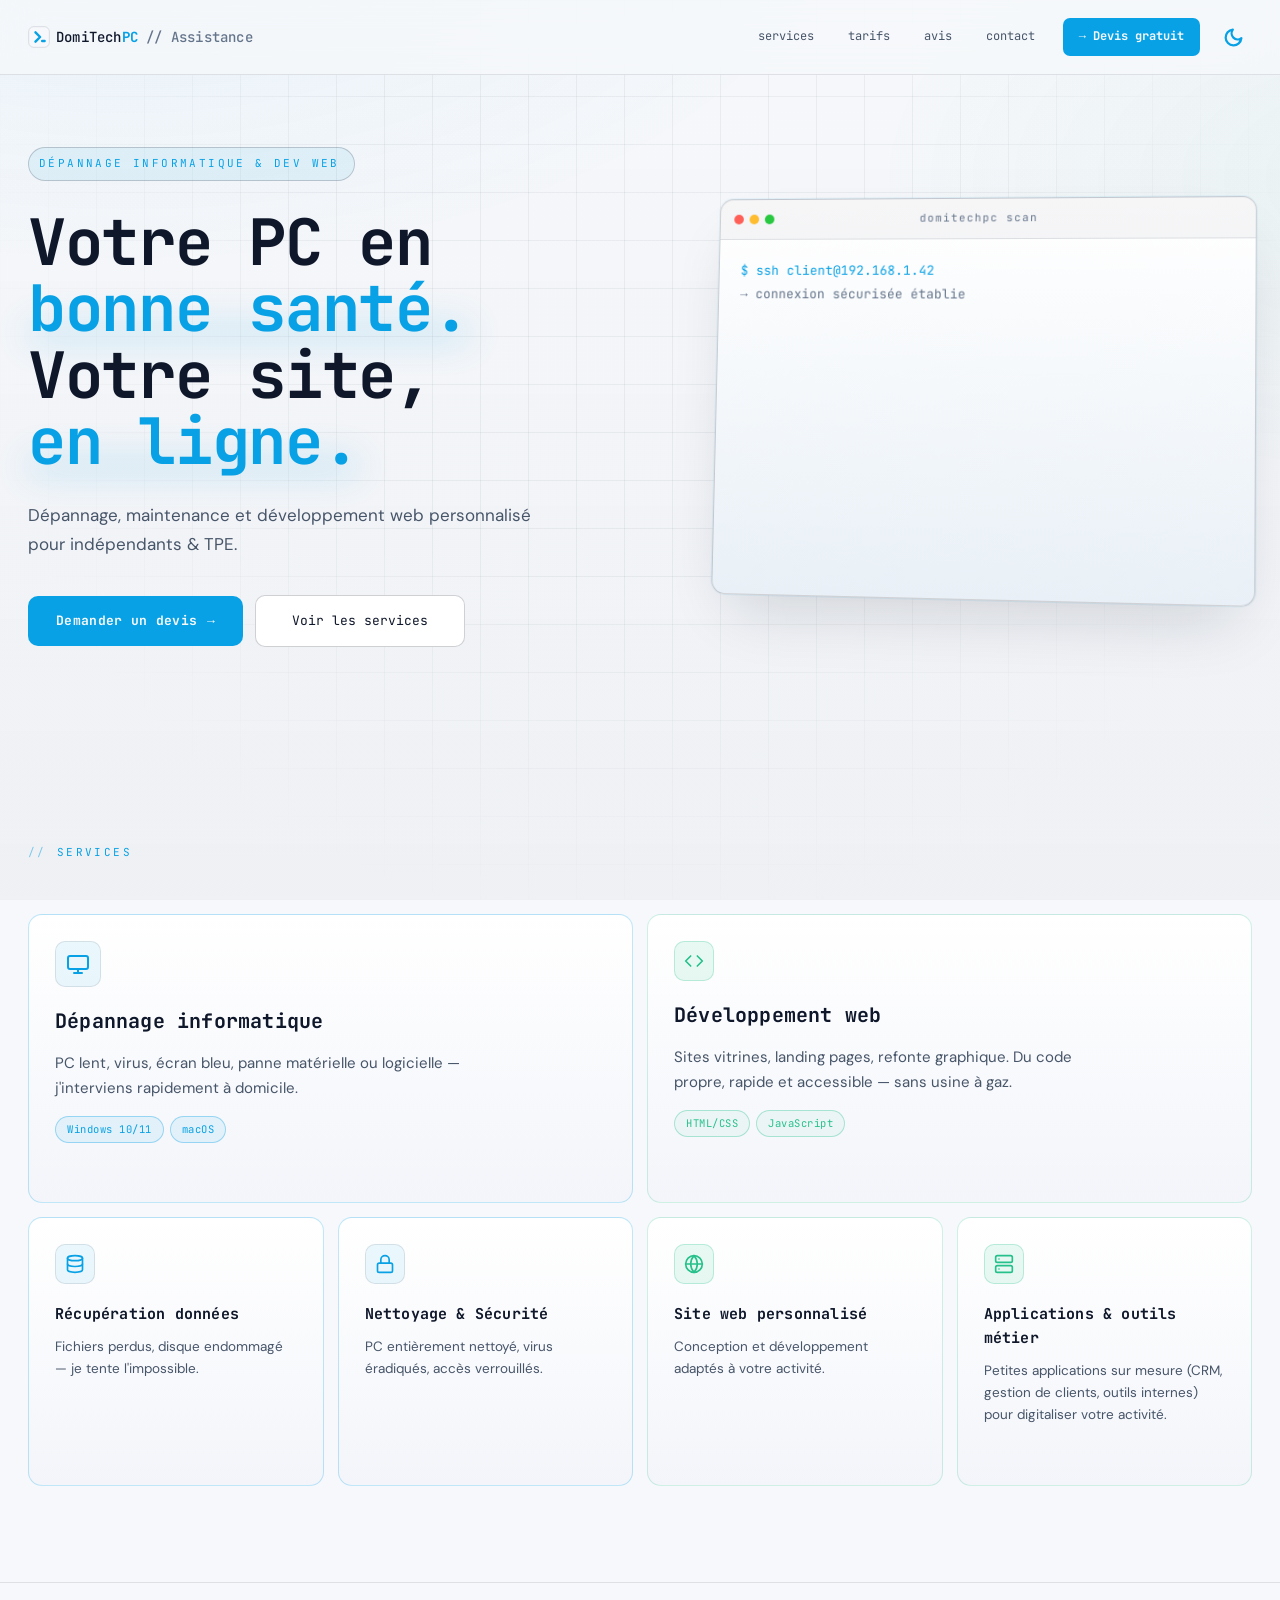
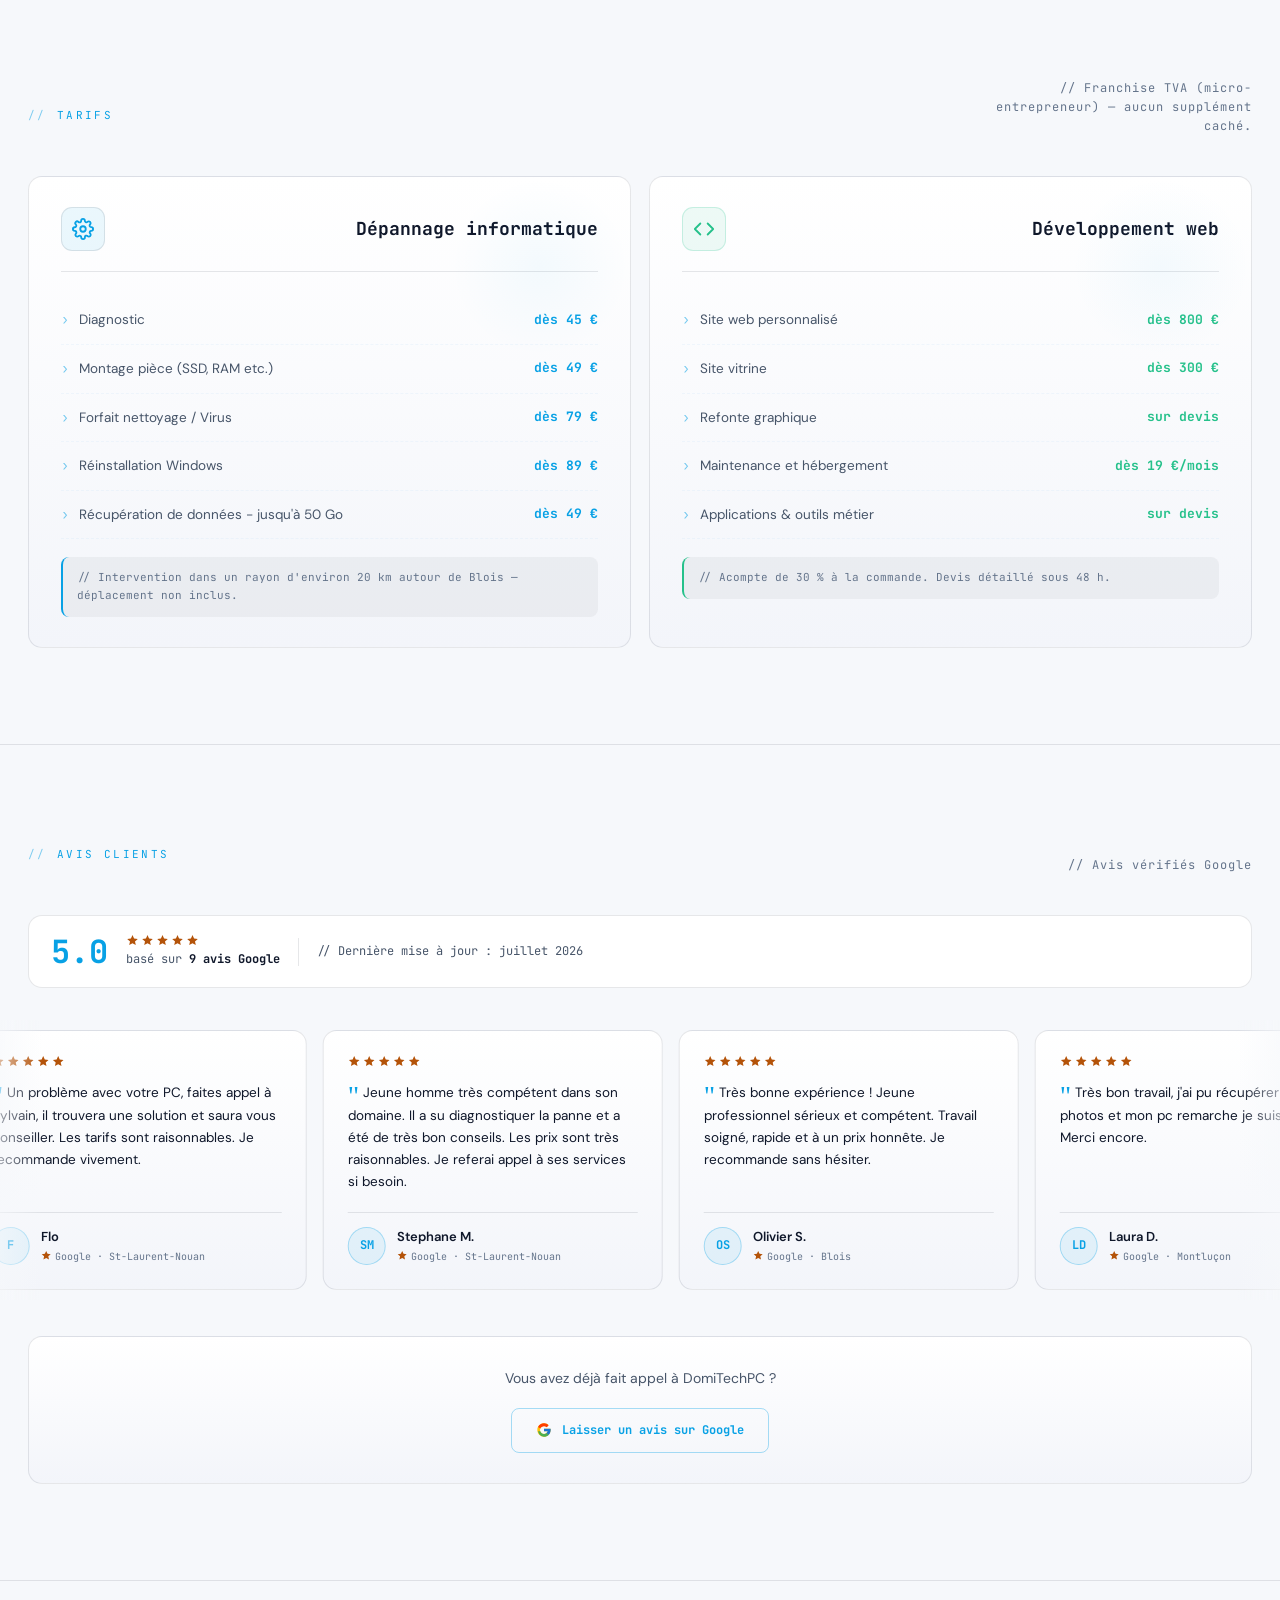
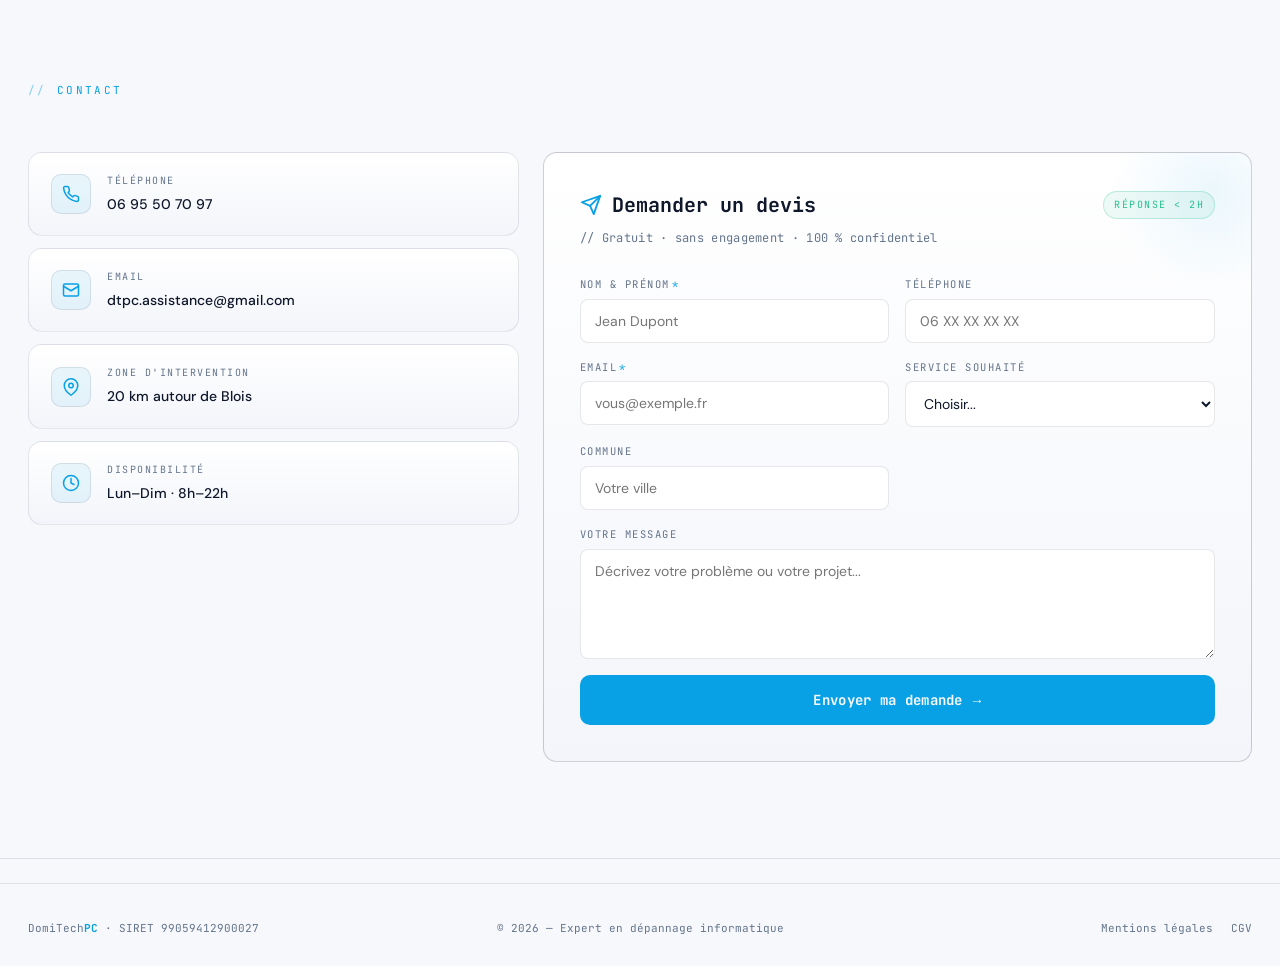
==== commit 9f015ab6: "Add files via upload" ====
--- a/index.html
+++ b/index.html
@@ -275,11 +275,11 @@
           <div class="price-header-ico"><svg viewBox="0 0 24 24" fill="none" stroke="currentColor" stroke-width="2" stroke-linecap="round" stroke-linejoin="round"><circle cx="12" cy="12" r="3"/><path d="M19.4 15a1.65 1.65 0 0 0 .33 1.82l.06.06a2 2 0 1 1-2.83 2.83l-.06-.06a1.65 1.65 0 0 0-1.82-.33 1.65 1.65 0 0 0-1 1.51V21a2 2 0 1 1-4 0v-.09A1.65 1.65 0 0 0 9 19.4a1.65 1.65 0 0 0-1.82.33l-.06.06a2 2 0 1 1-2.83-2.83l.06-.06a1.65 1.65 0 0 0 .33-1.82 1.65 1.65 0 0 0-1.51-1H3a2 2 0 1 1 0-4h.09A1.65 1.65 0 0 0 4.6 9a1.65 1.65 0 0 0-.33-1.82l-.06-.06a2 2 0 1 1 2.83-2.83l.06.06a1.65 1.65 0 0 0 1.82.33H9a1.65 1.65 0 0 0 1-1.51V3a2 2 0 1 1 4 0v.09a1.65 1.65 0 0 0 1 1.51 1.65 1.65 0 0 0 1.82-.33l.06-.06a2 2 0 1 1 2.83 2.83l-.06.06a1.65 1.65 0 0 0-.33 1.82V9a1.65 1.65 0 0 0 1.51 1H21a2 2 0 1 1 0 4h-.09a1.65 1.65 0 0 0-1.51 1z"/></svg></div>
           <div class="price-header-text"><div class="h3">Dépannage informatique</div></div>
         </div>
-        <div class="price-row"><span class="service-name">Diagnostic</span><span class="service-price">45 €</span></div>
-        <div class="price-row"><span class="service-name">Montage pièce (SSD, RAM etc.)</span><span class="service-price">49 €</span></div>
-        <div class="price-row"><span class="service-name">Forfait nettoyage / Virus</span><span class="service-price">79 €</span></div>
-        <div class="price-row"><span class="service-name">Réinstallation Windows</span><span class="service-price">89 €</span></div>
-        <div class="price-row"><span class="service-name">Récupération de données - jusqu'à 50 Go</span><span class="service-price">49 €</span></div>
+        <div class="price-row"><span class="service-name">Diagnostic</span><span class="service-price">dès 45 €</span></div>
+        <div class="price-row"><span class="service-name">Montage pièce (SSD, RAM etc.)</span><span class="service-price">dès 49 €</span></div>
+        <div class="price-row"><span class="service-name">Forfait nettoyage / Virus</span><span class="service-price">dès 79 €</span></div>
+        <div class="price-row"><span class="service-name">Réinstallation Windows</span><span class="service-price">dès 89 €</span></div>
+        <div class="price-row"><span class="service-name">Récupération de données - jusqu'à 50 Go</span><span class="service-price">dès 49 €</span></div>
         <div class="price-note">// Intervention dans un rayon d'environ 20 km autour de Blois — déplacement non inclus.</div>
       </div>
       <div class="price-card price-card--dev">
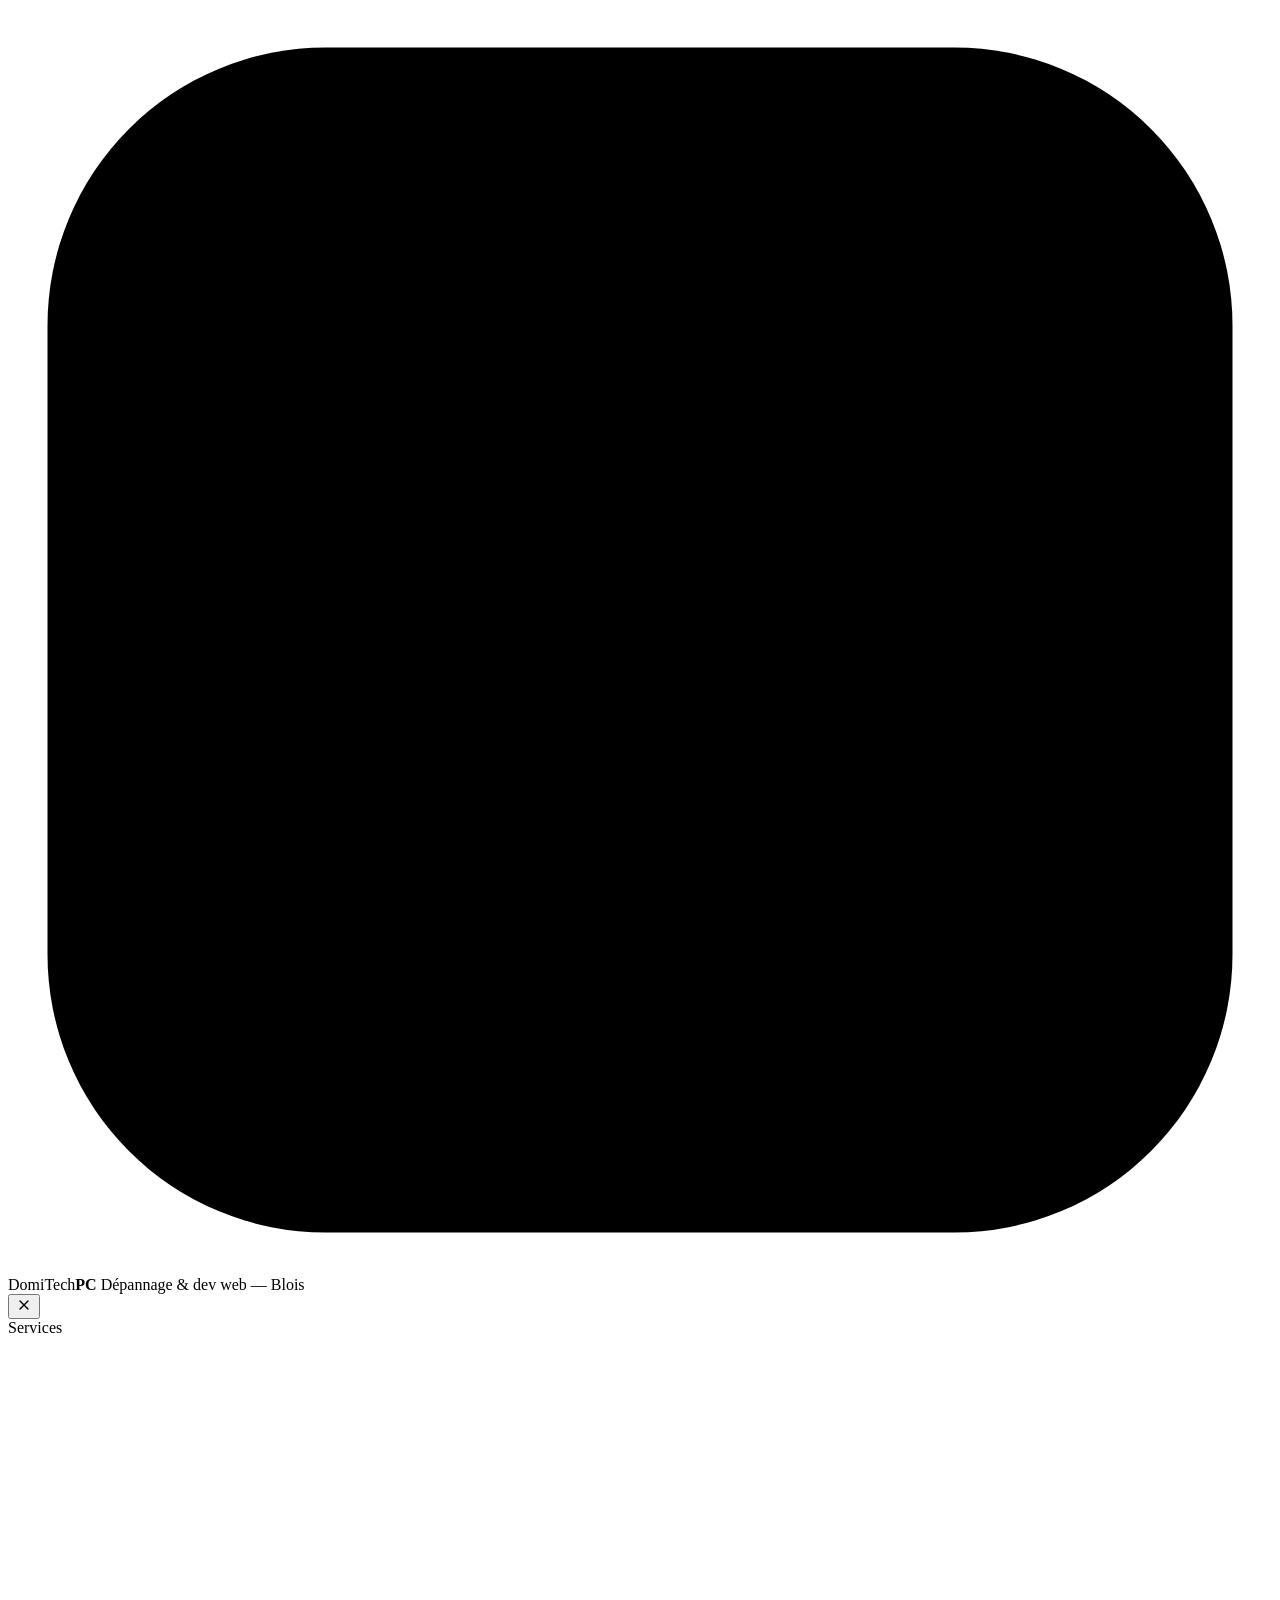
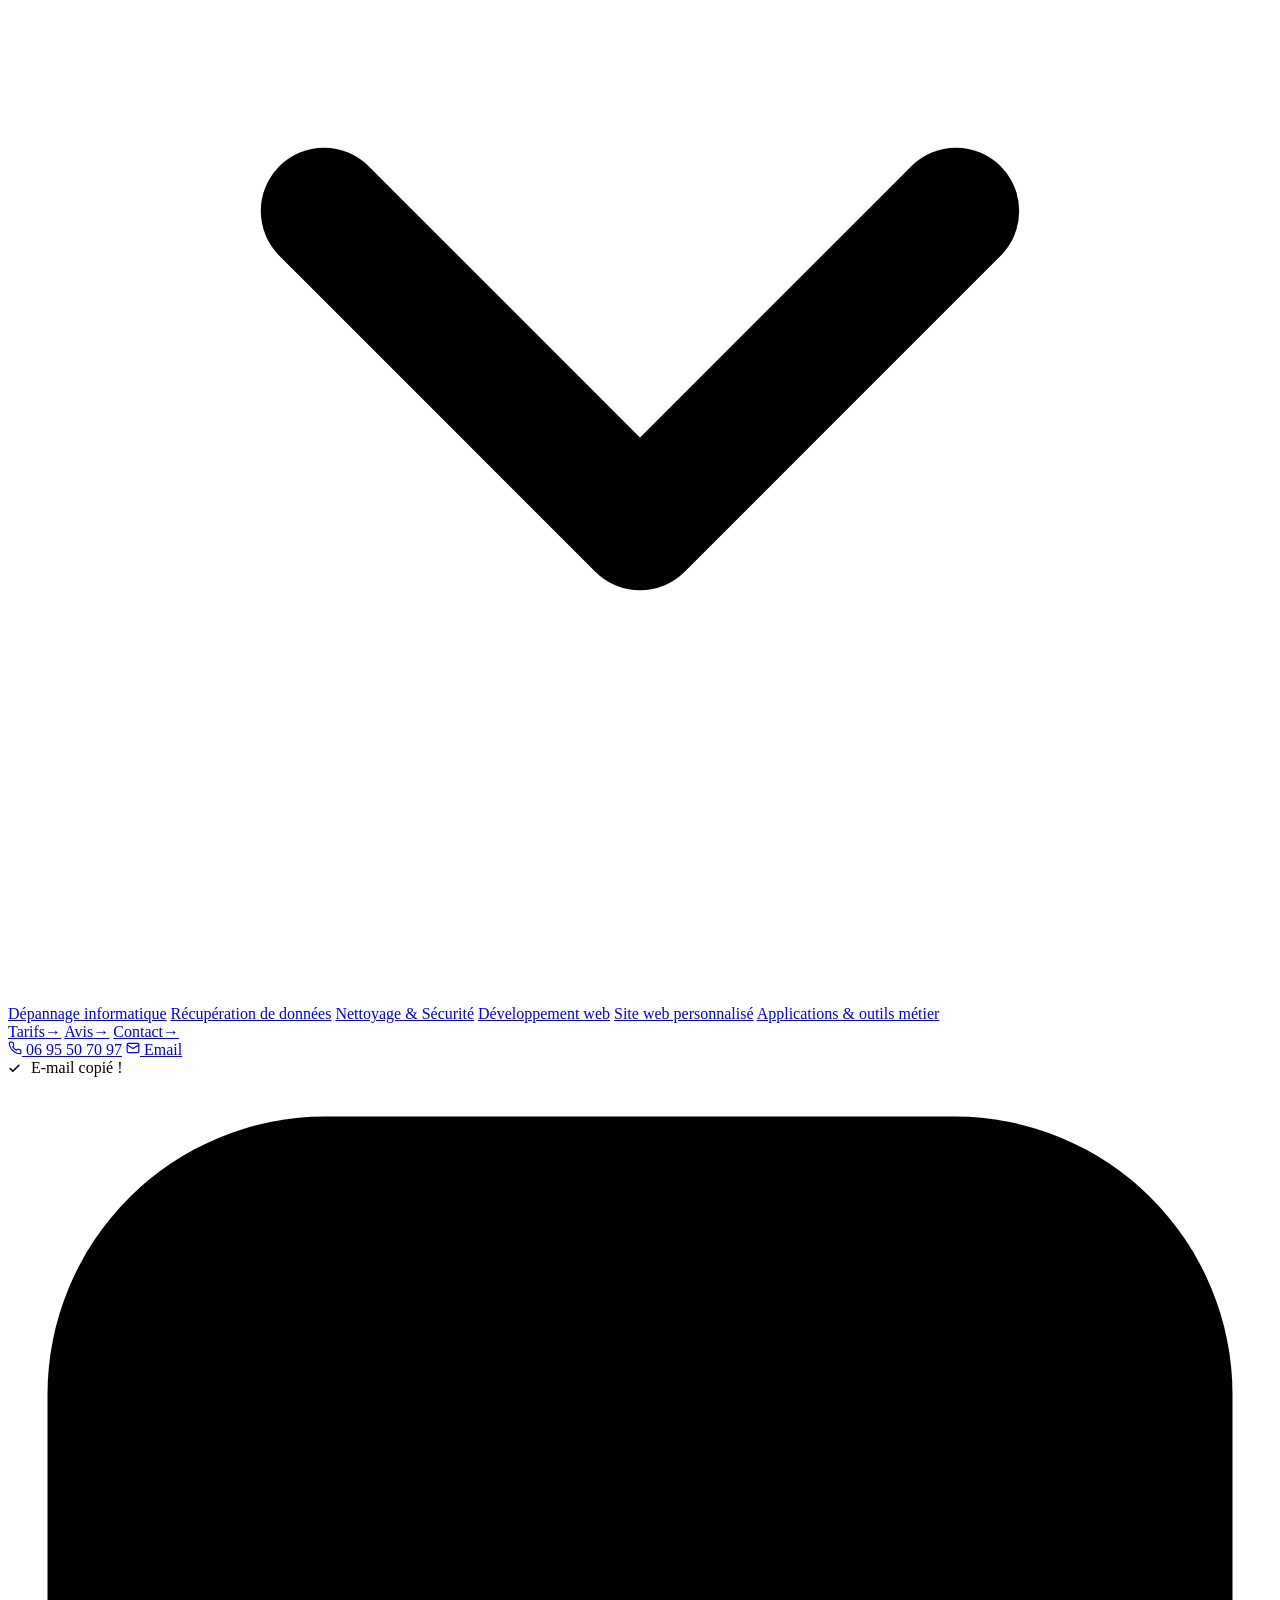
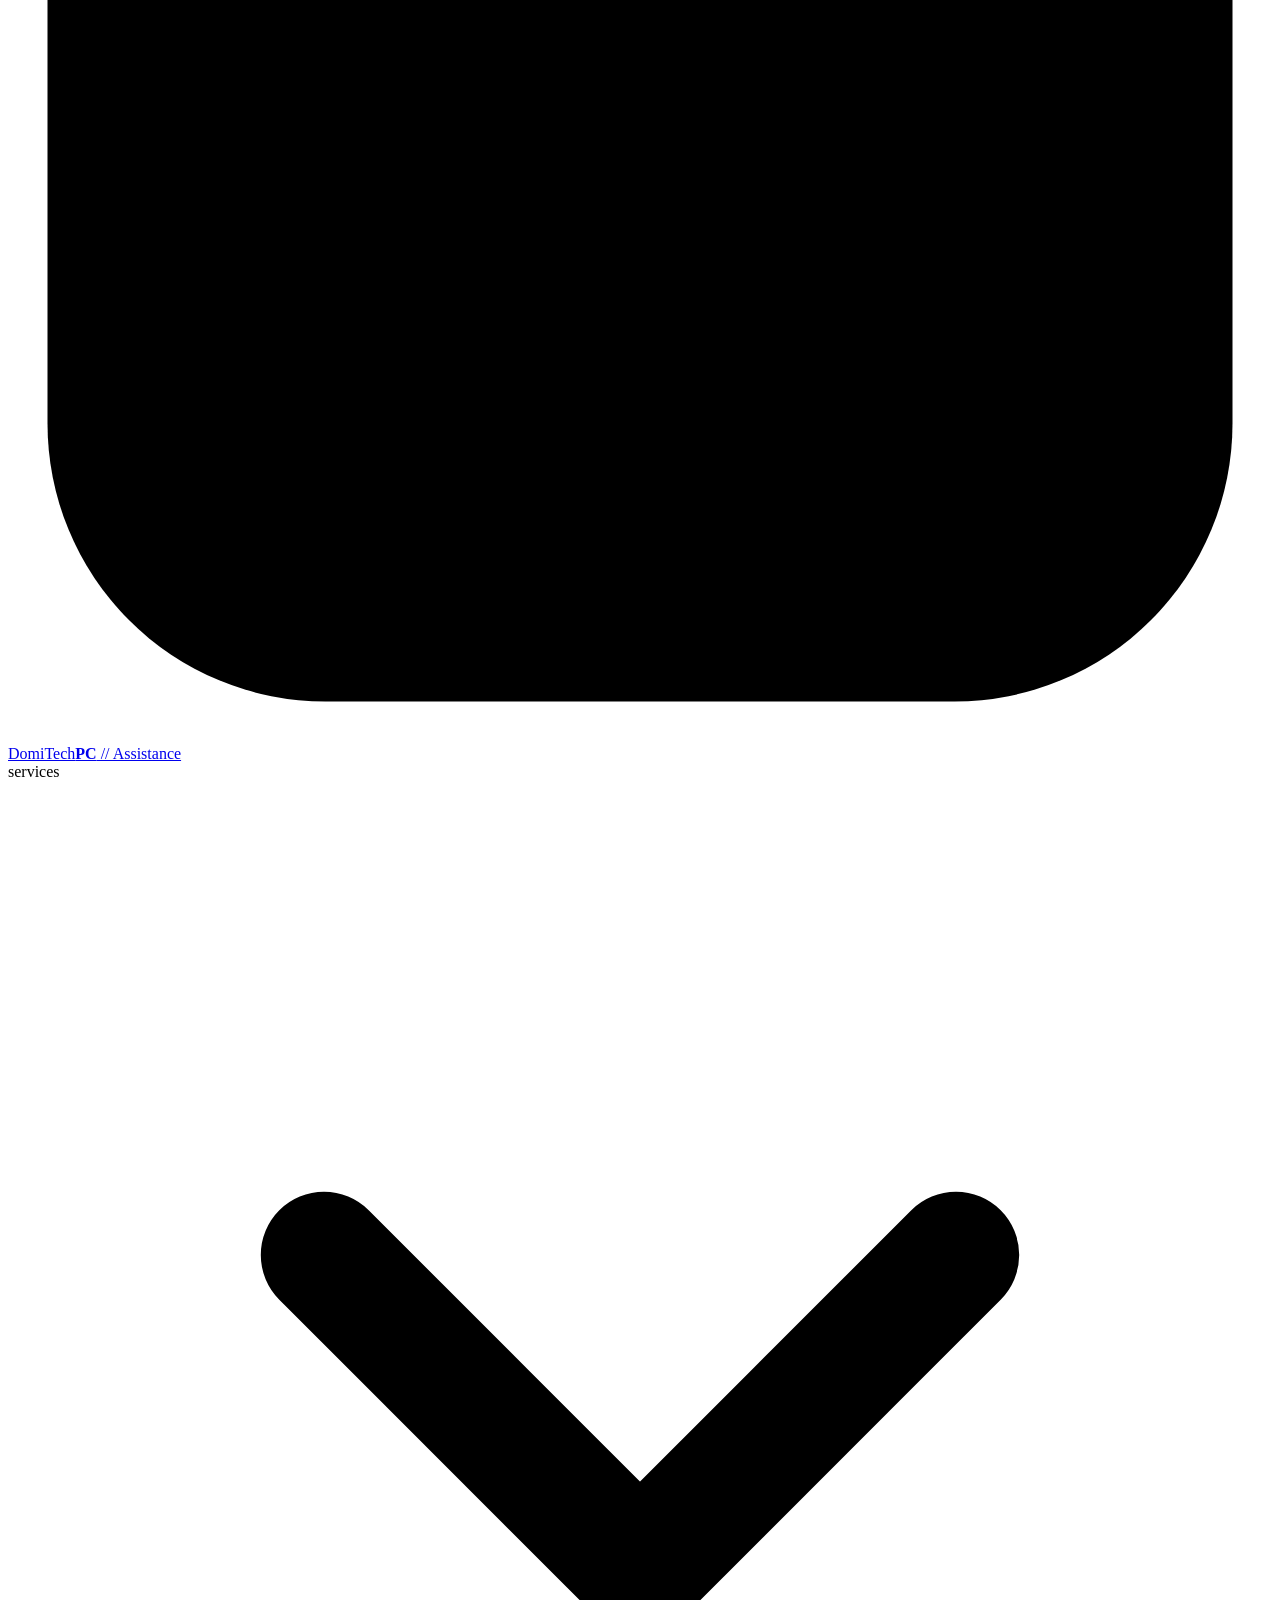
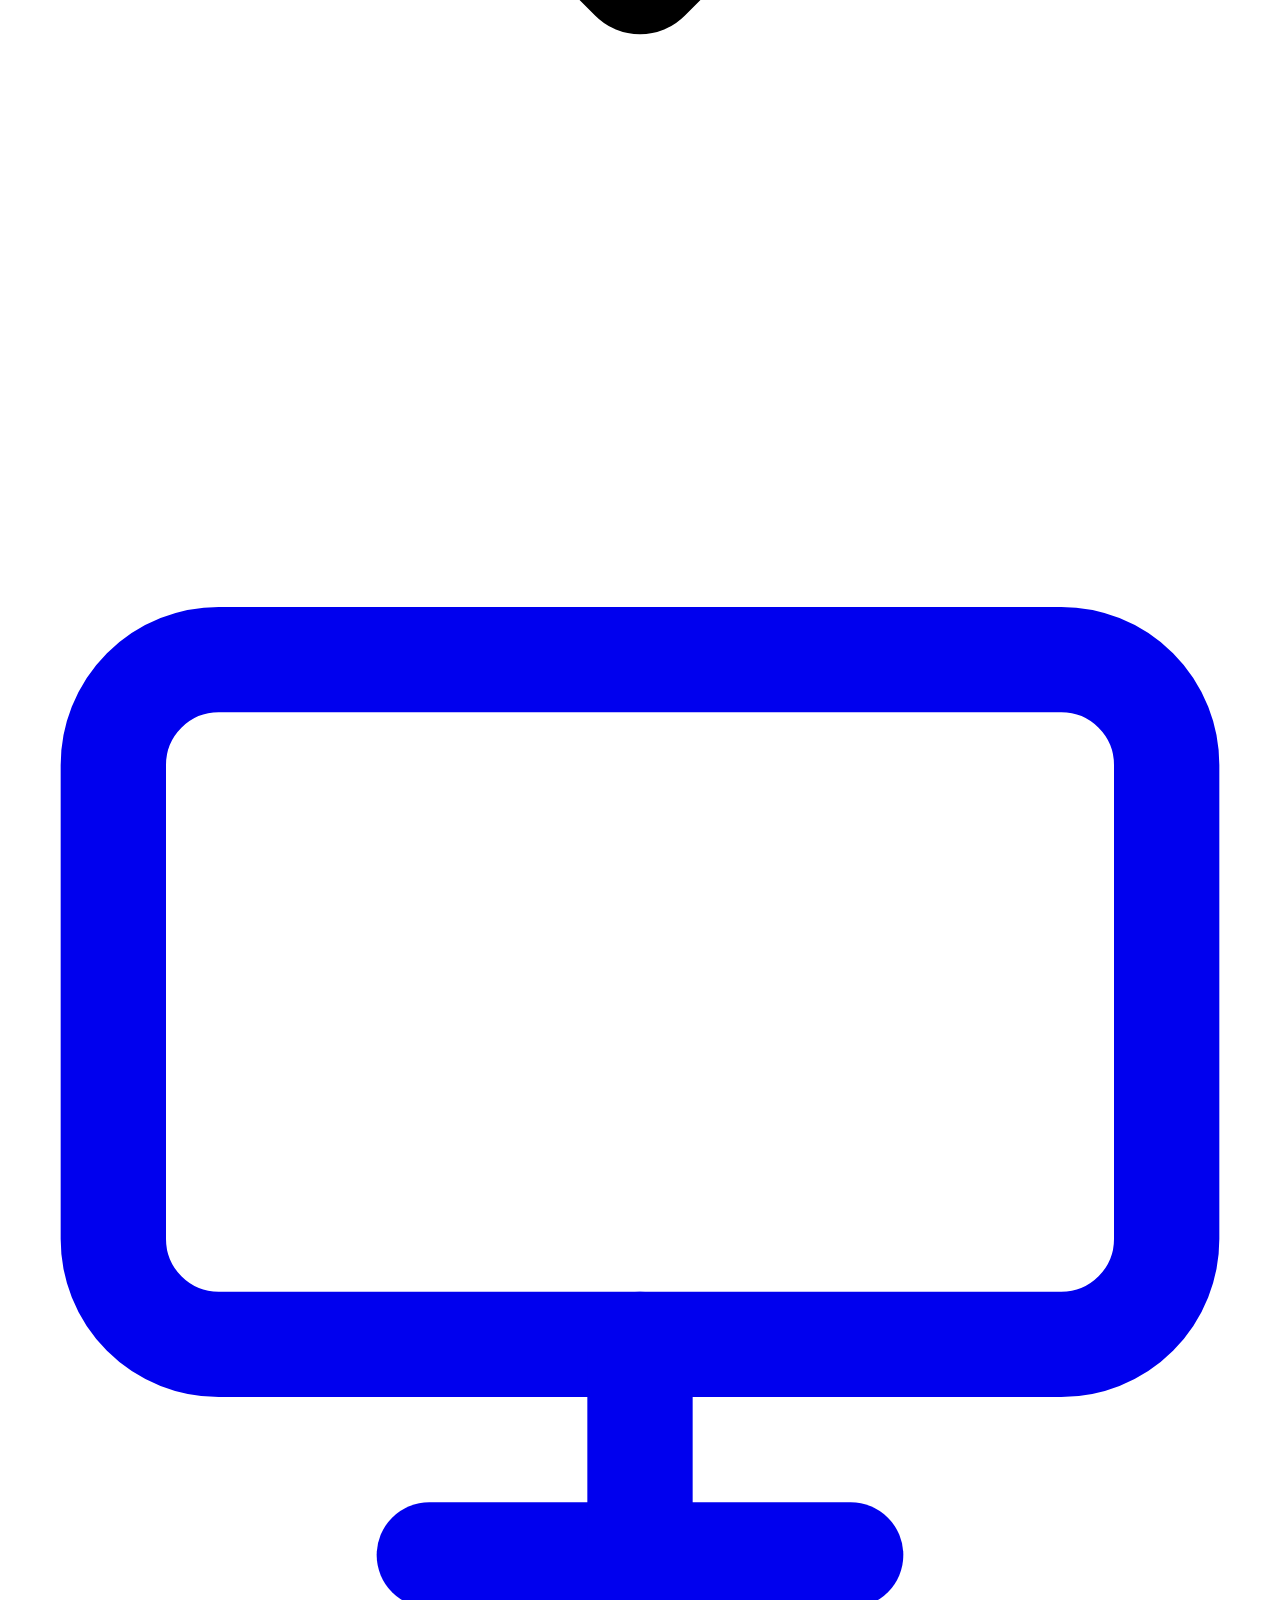
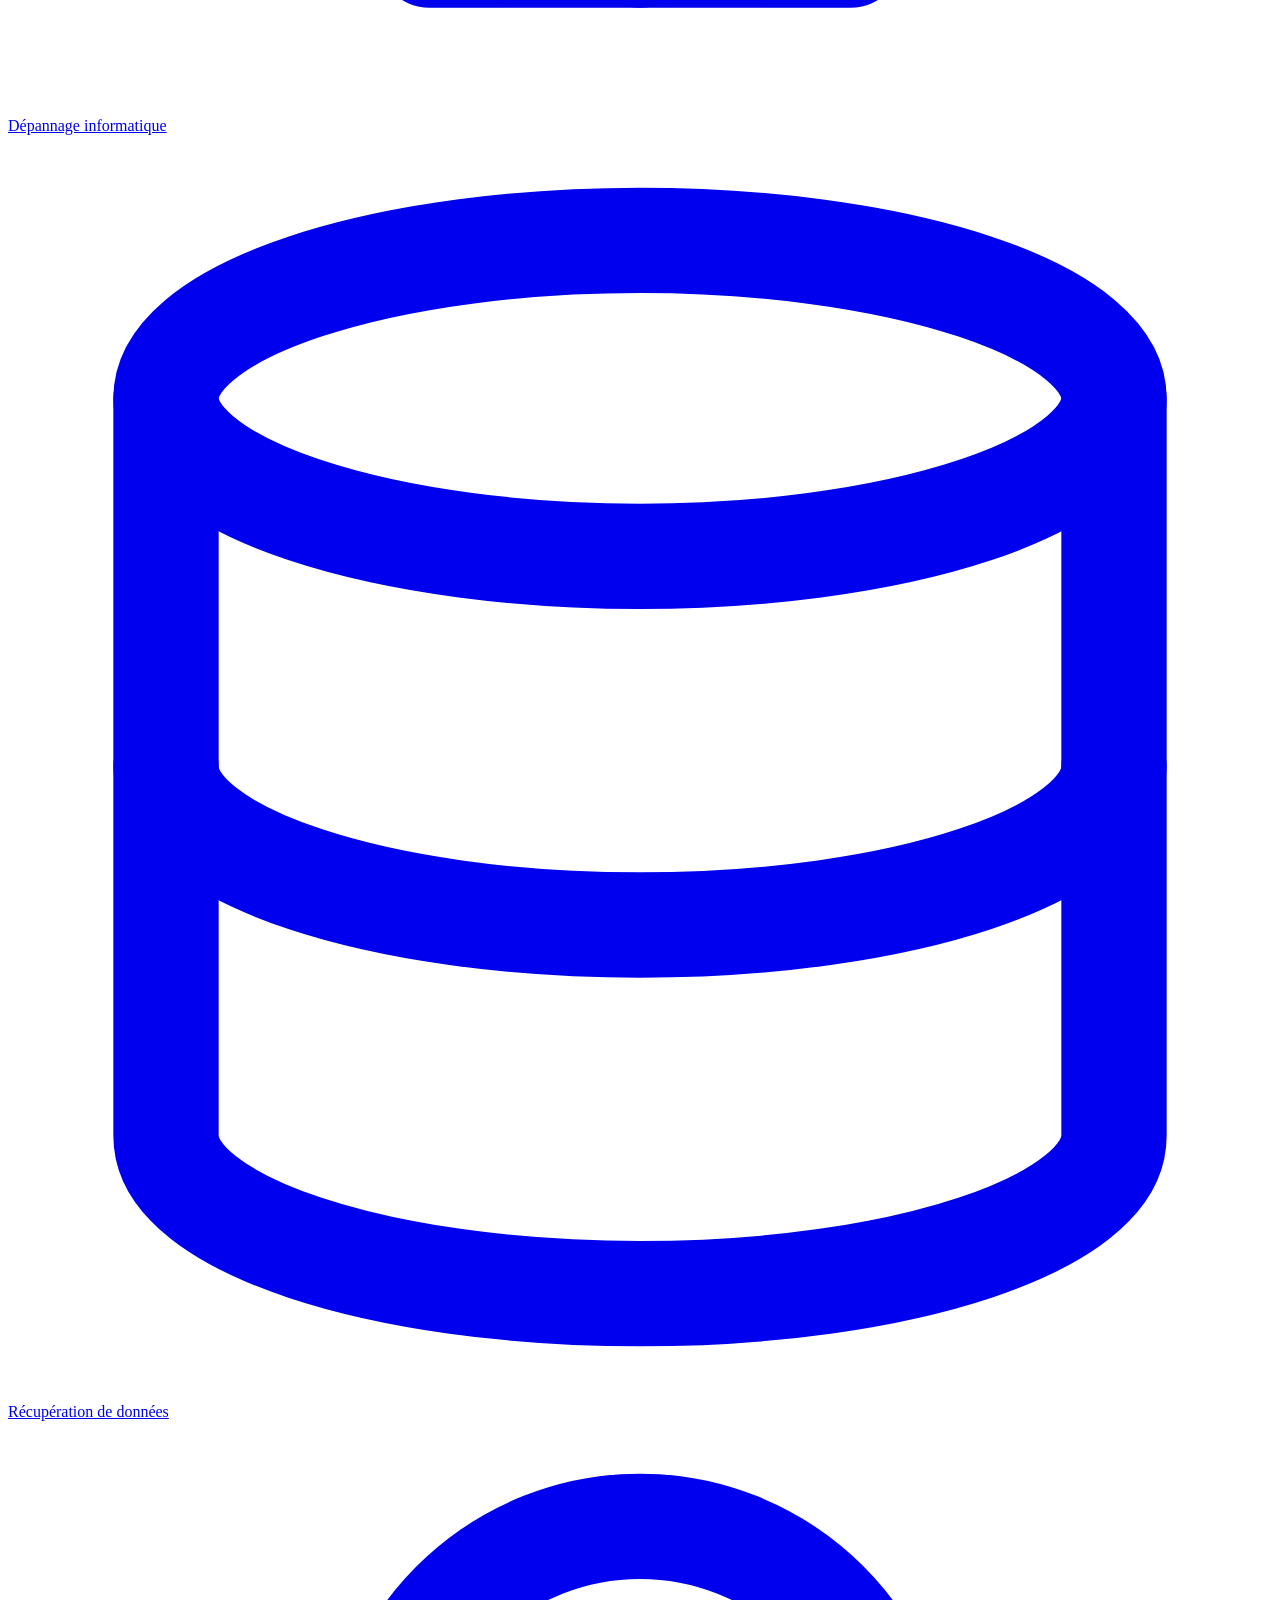
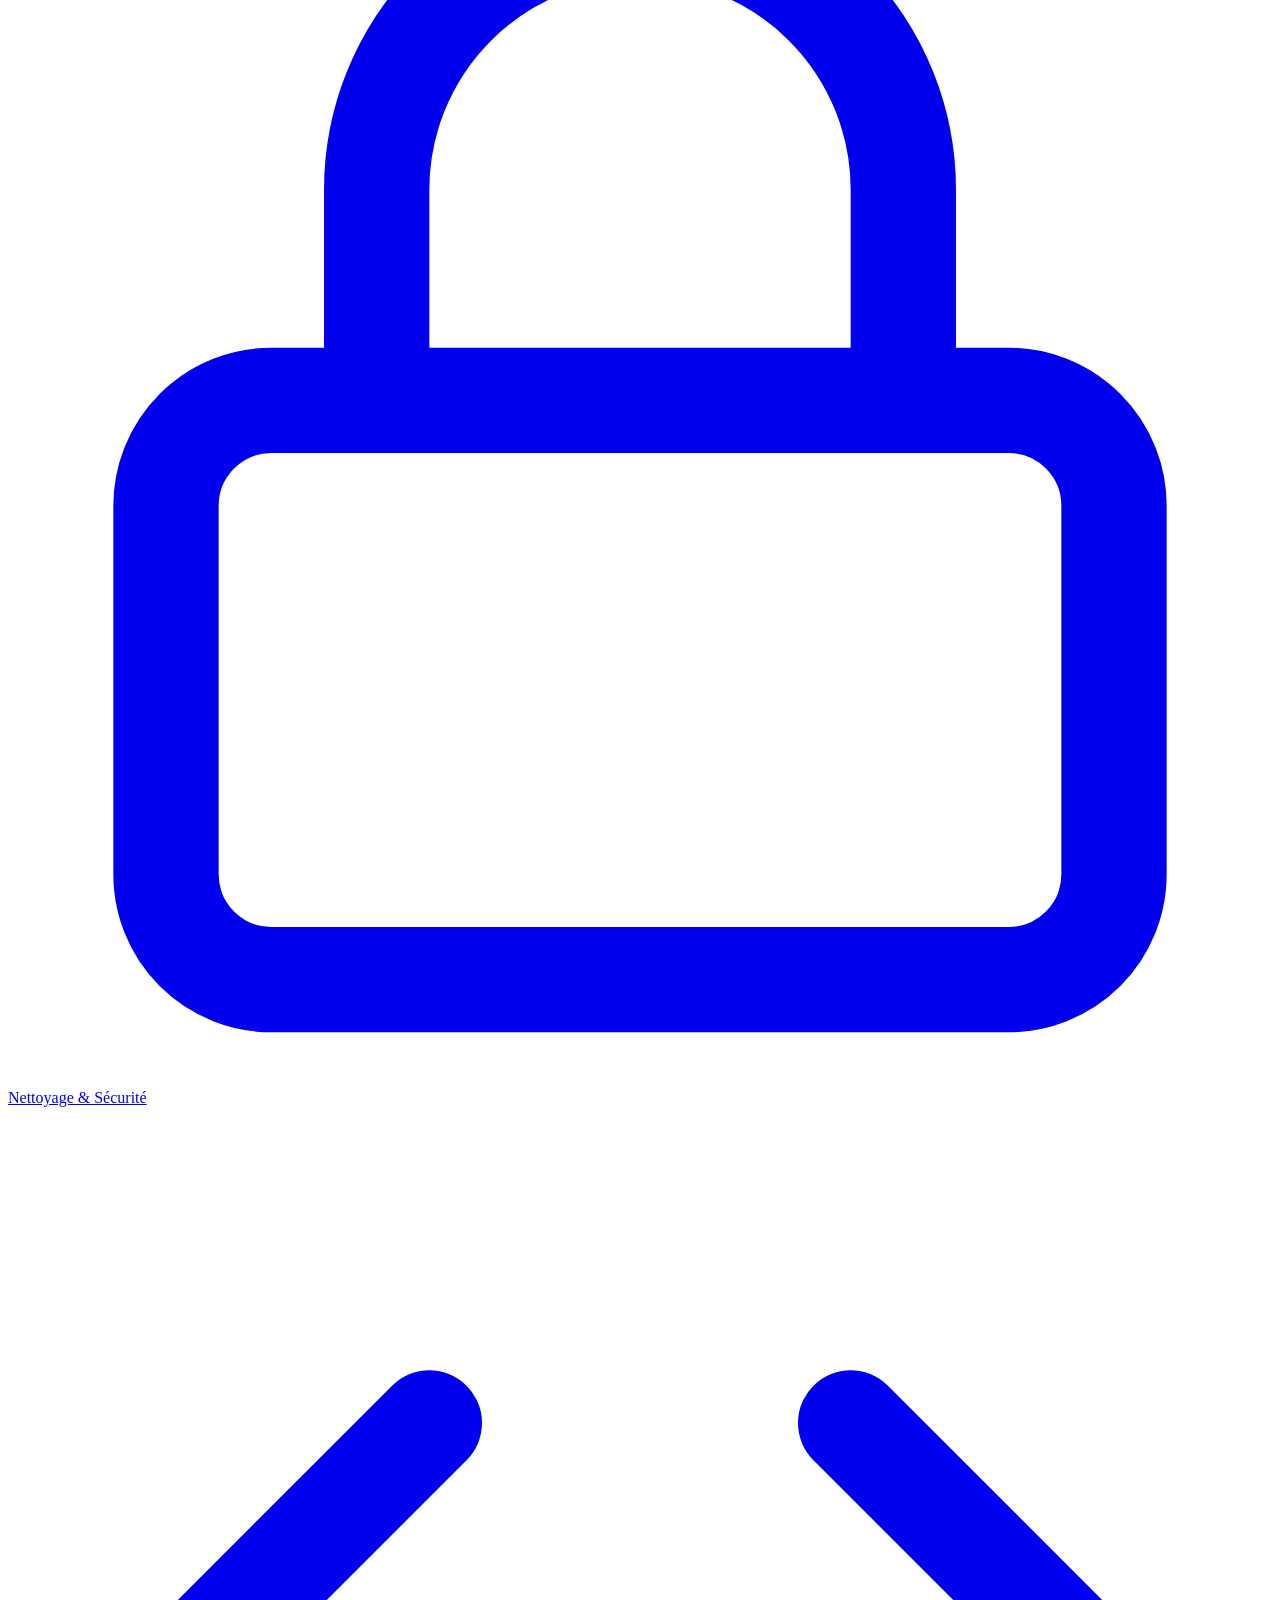
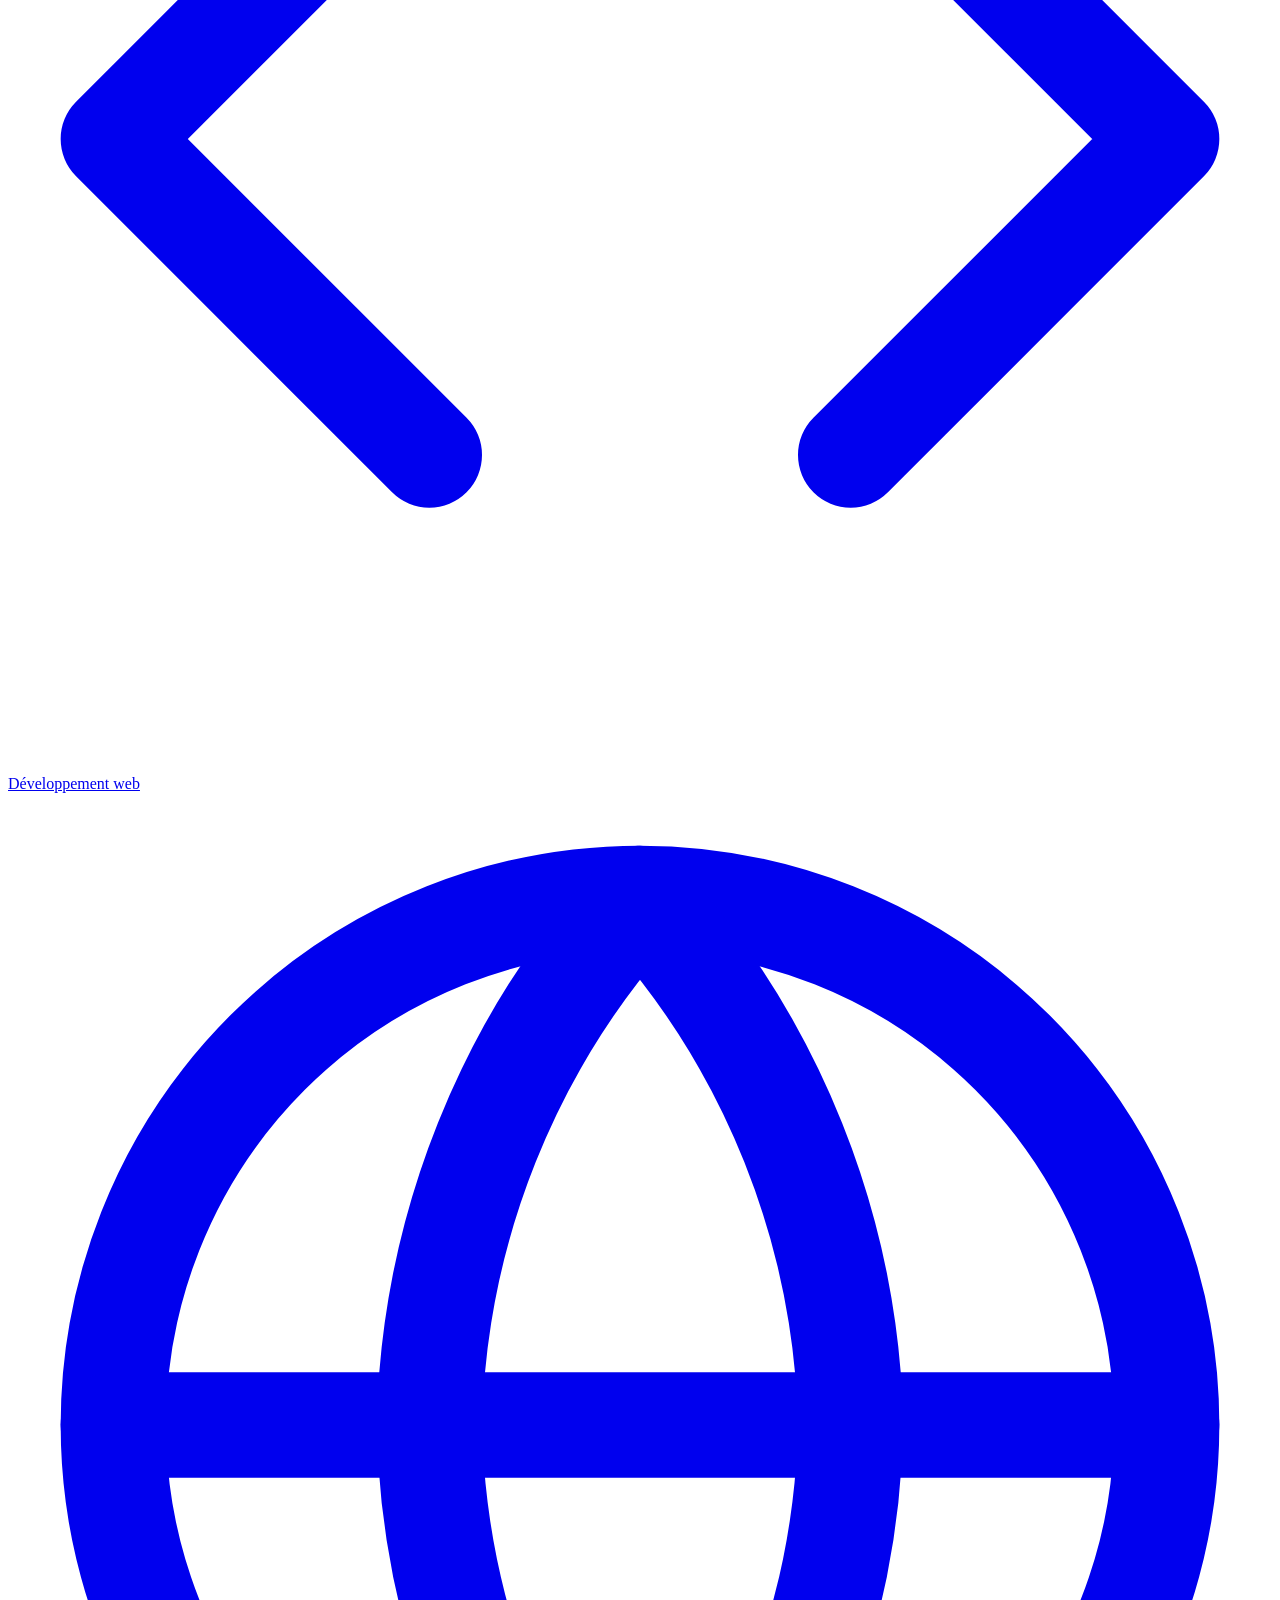
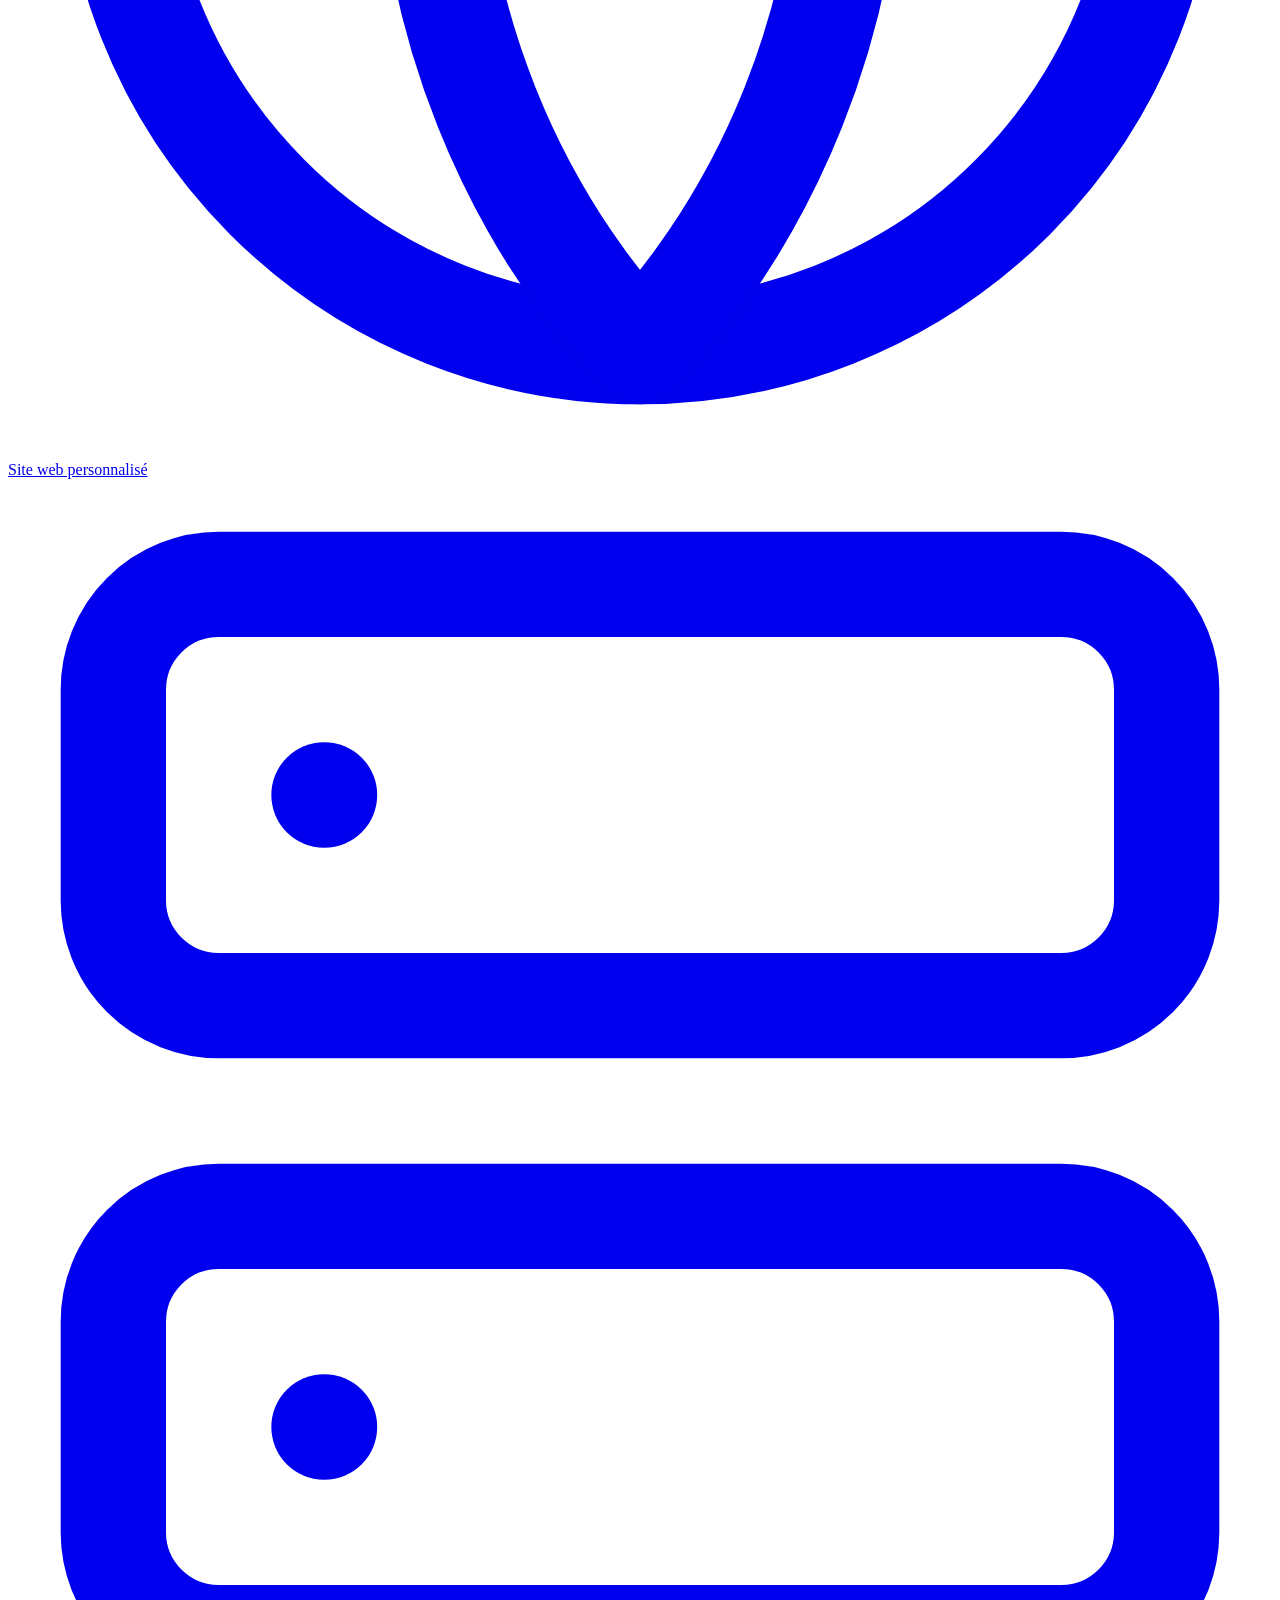
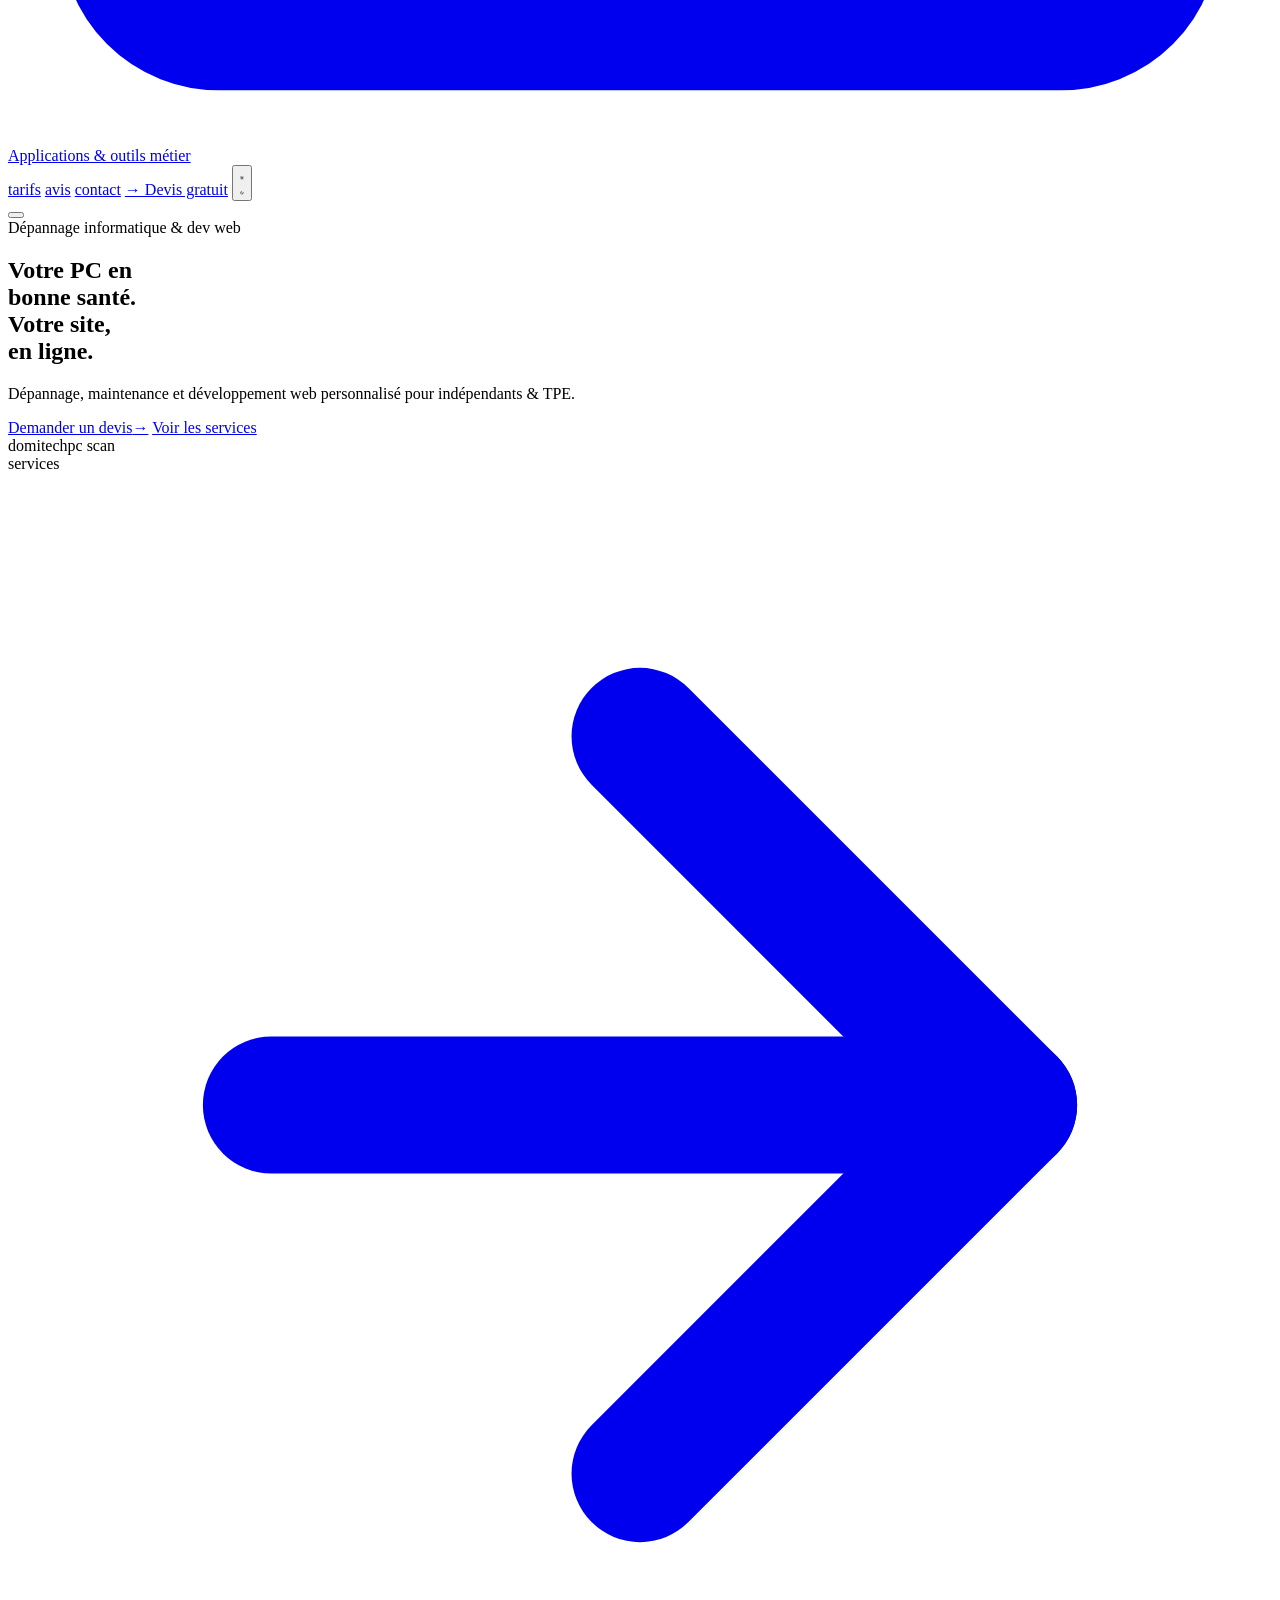
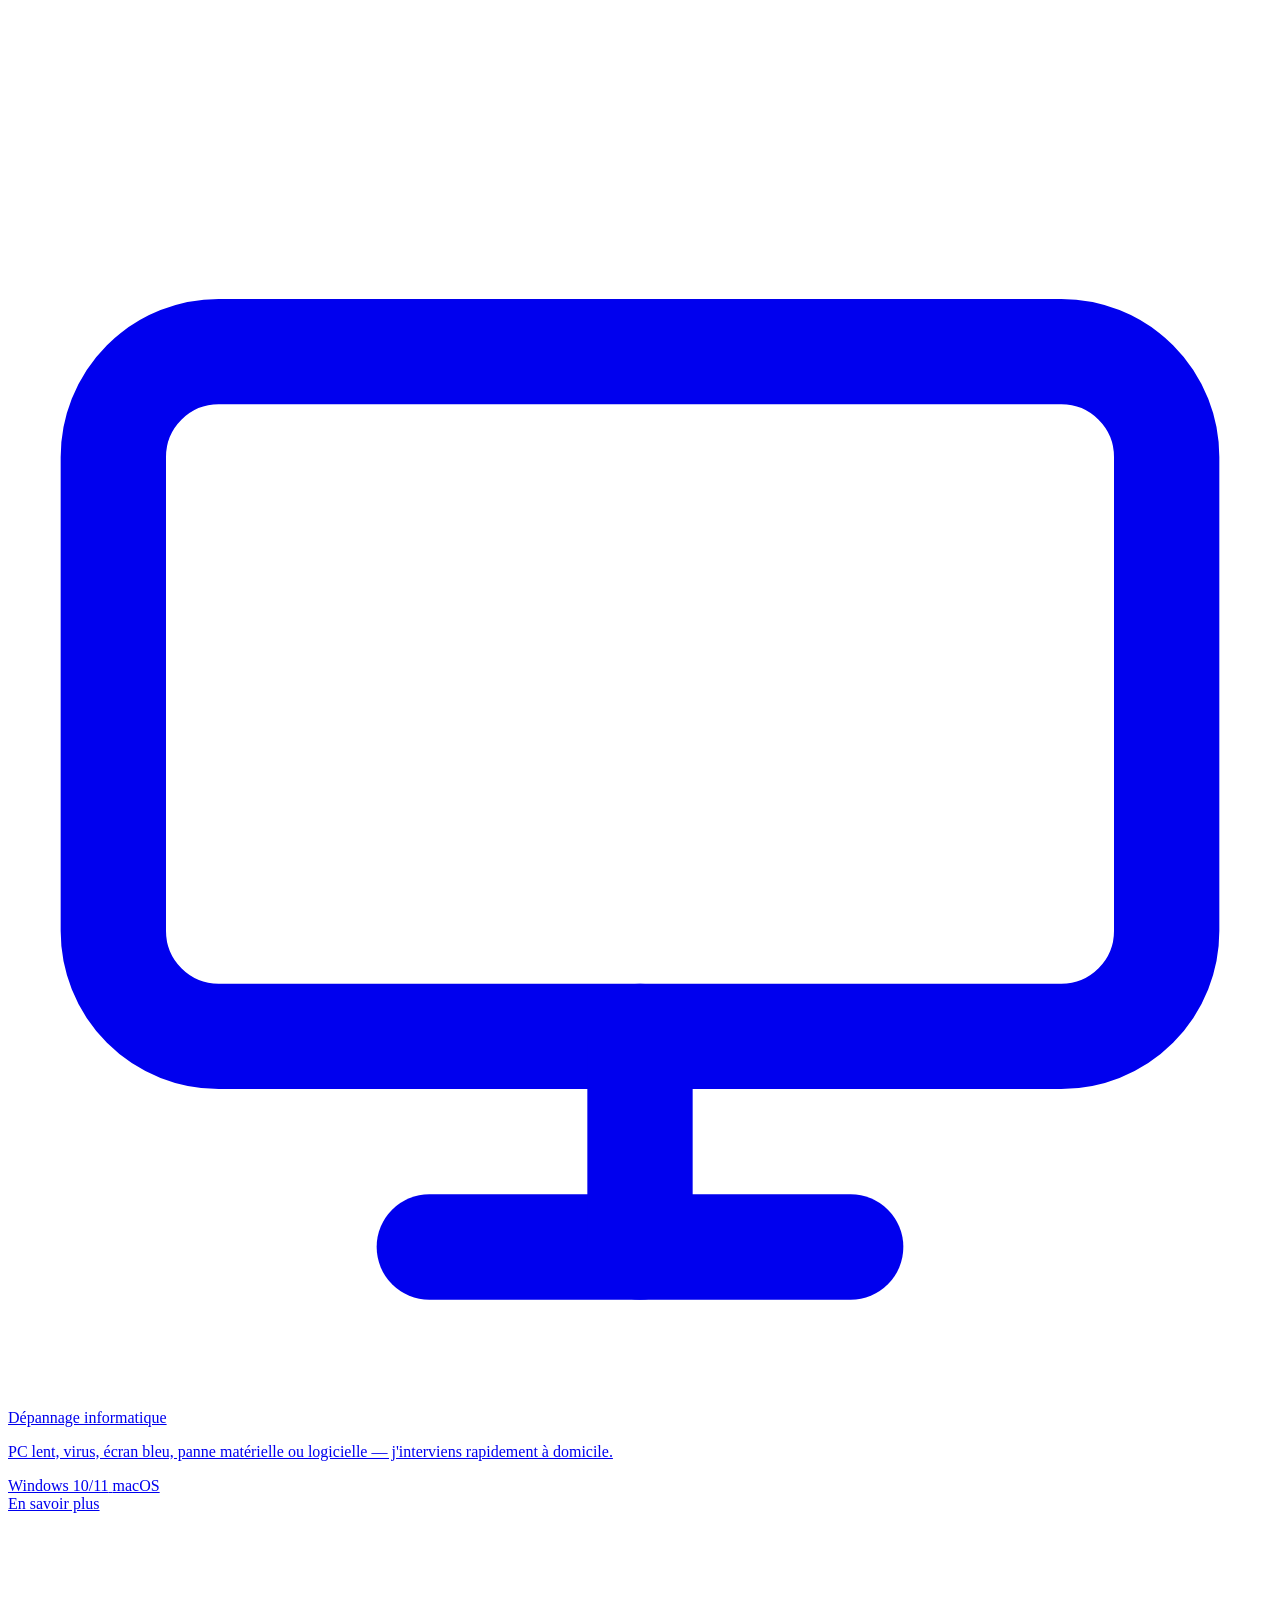
==== commit 7c6dfd35: "Add files via upload" ====
--- a/index.html
+++ b/index.html
@@ -34,7 +34,7 @@
 <link rel="preload" href="/assets/fonts/dm-sans-latin-400-normal.woff2" as="font" type="font/woff2" crossorigin>
 <link rel="preload" href="/assets/fonts/dm-sans-latin-700-normal.woff2" as="font" type="font/woff2" crossorigin>
 <link rel="preload" href="/assets/fonts/jetbrains-mono-latin-400-normal.woff2" as="font" type="font/woff2" crossorigin>
-<link rel="stylesheet" href="/assets/style.css?v=112">
+<link rel="stylesheet" href="/assets/style.css?v=118">
 <script type="application/ld+json">
 {
   "@context": "https://schema.org",
@@ -275,11 +275,20 @@
           <div class="price-header-ico"><svg viewBox="0 0 24 24" fill="none" stroke="currentColor" stroke-width="2" stroke-linecap="round" stroke-linejoin="round"><circle cx="12" cy="12" r="3"/><path d="M19.4 15a1.65 1.65 0 0 0 .33 1.82l.06.06a2 2 0 1 1-2.83 2.83l-.06-.06a1.65 1.65 0 0 0-1.82-.33 1.65 1.65 0 0 0-1 1.51V21a2 2 0 1 1-4 0v-.09A1.65 1.65 0 0 0 9 19.4a1.65 1.65 0 0 0-1.82.33l-.06.06a2 2 0 1 1-2.83-2.83l.06-.06a1.65 1.65 0 0 0 .33-1.82 1.65 1.65 0 0 0-1.51-1H3a2 2 0 1 1 0-4h.09A1.65 1.65 0 0 0 4.6 9a1.65 1.65 0 0 0-.33-1.82l-.06-.06a2 2 0 1 1 2.83-2.83l.06.06a1.65 1.65 0 0 0 1.82.33H9a1.65 1.65 0 0 0 1-1.51V3a2 2 0 1 1 4 0v.09a1.65 1.65 0 0 0 1 1.51 1.65 1.65 0 0 0 1.82-.33l.06-.06a2 2 0 1 1 2.83 2.83l-.06.06a1.65 1.65 0 0 0-.33 1.82V9a1.65 1.65 0 0 0 1.51 1H21a2 2 0 1 1 0 4h-.09a1.65 1.65 0 0 0-1.51 1z"/></svg></div>
           <div class="price-header-text"><div class="h3">Dépannage informatique</div></div>
         </div>
-        <div class="price-row"><span class="service-name">Diagnostic</span><span class="service-price">dès 45 €</span></div>
-        <div class="price-row"><span class="service-name">Montage pièce (SSD, RAM etc.)</span><span class="service-price">dès 49 €</span></div>
-        <div class="price-row"><span class="service-name">Forfait nettoyage / Virus</span><span class="service-price">dès 79 €</span></div>
-        <div class="price-row"><span class="service-name">Réinstallation Windows</span><span class="service-price">dès 89 €</span></div>
-        <div class="price-row"><span class="service-name">Récupération de données - jusqu'à 50 Go</span><span class="service-price">dès 49 €</span></div>
+        <div class="price-row price-row--toggle" role="button" tabindex="0" aria-expanded="false" aria-controls="subDiag" onclick="togglePriceSub(this)" onkeydown="if(event.key==='Enter'||event.key===' '){event.preventDefault();togglePriceSub(this)}"><span class="service-name">Diagnostic</span><span class="service-price">45 €</span></div>
+        <div class="price-sub" id="subDiag" aria-hidden="true"><div class="price-sub-inner"><div class="price-subdetail">Recherche de panne matérielle ou logicielle (remboursé si réparation acceptée).</div></div></div>
+        <div class="price-row price-row--toggle" role="button" tabindex="0" aria-expanded="false" aria-controls="subMontage" onclick="togglePriceSub(this)" onkeydown="if(event.key==='Enter'||event.key===' '){event.preventDefault();togglePriceSub(this)}"><span class="service-name">Installation composant</span><span class="service-price">dès 49 €</span></div>
+        <div class="price-sub" id="subMontage" aria-hidden="true"><div class="price-sub-inner"><div class="price-subdetail">Montage pièce détachées (Disque dur, RAM, Carte graphique ect..)</div></div></div>
+        <div class="price-row price-row--toggle" role="button" tabindex="0" aria-expanded="false" aria-controls="subNettoyage" onclick="togglePriceSub(this)" onkeydown="if(event.key==='Enter'||event.key===' '){event.preventDefault();togglePriceSub(this)}"><span class="service-name">Forfait nettoyage / Virus</span><span class="service-price">dès 79 €</span></div>
+        <div class="price-sub" id="subNettoyage" aria-hidden="true"><div class="price-sub-inner"><div class="price-subdetail">Suppression des malwares et optimisation du démarrage (intervention de 2h minimum).</div></div></div>
+        <div class="price-row price-row--toggle" role="button" tabindex="0" aria-expanded="false" aria-controls="subWindows" onclick="togglePriceSub(this)" onkeydown="if(event.key==='Enter'||event.key===' '){event.preventDefault();togglePriceSub(this)}"><span class="service-name">Réinstallation Windows</span><span class="service-price">dès 89 €</span></div>
+        <div class="price-sub" id="subWindows" aria-hidden="true"><div class="price-sub-inner"><div class="price-subdetail">Réinstallation complète du système d'exploitation avec mises à jour incluses.</div></div></div>
+        <div class="price-row price-row--toggle" role="button" tabindex="0" aria-expanded="false" aria-controls="subRecup" onclick="togglePriceSub(this)" onkeydown="if(event.key==='Enter'||event.key===' '){event.preventDefault();togglePriceSub(this)}"><span class="service-name">Récupération de données</span><span class="service-price">Tarifs par volume ▾</span></div>
+        <div class="price-sub" id="subRecup" aria-hidden="true"><div class="price-sub-inner">
+          <div class="price-subrow"><span>Jusqu'à 250 Go</span><span class="service-price">59 €</span></div>
+          <div class="price-subrow"><span>Jusqu'à 500 Go</span><span class="service-price">79 €</span></div>
+          <div class="price-subrow"><span>Jusqu'à 1 To</span><span class="service-price">99 €</span></div>
+        </div></div>
         <div class="price-note">// Intervention dans un rayon d'environ 20 km autour de Blois — déplacement non inclus.</div>
       </div>
       <div class="price-card price-card--dev">
@@ -287,16 +296,61 @@
           <div class="price-header-ico"><svg viewBox="0 0 24 24" fill="none" stroke="currentColor" stroke-width="2" stroke-linecap="round" stroke-linejoin="round"><polyline points="16 18 22 12 16 6"/><polyline points="8 6 2 12 8 18"/></svg></div>
           <div class="price-header-text"><div class="h3">Développement web</div></div>
         </div>
-        <div class="price-row"><span class="service-name">Site web personnalisé</span><span class="service-price">dès 800 €</span></div>
-        <div class="price-row"><span class="service-name">Site vitrine</span><span class="service-price">dès 300 €</span></div>
-        <div class="price-row"><span class="service-name">Refonte graphique</span><span class="service-price">sur devis</span></div>
-        <div class="price-row"><span class="service-name">Maintenance et hébergement</span><span class="service-price">dès 19 €/mois</span></div>
-        <div class="price-row"><span class="service-name">Applications &amp; outils métier</span><span class="service-price">sur devis</span></div>
+        <div class="price-row price-row--toggle" role="button" tabindex="0" aria-expanded="false" aria-controls="subSitePerso" onclick="togglePriceSub(this)" onkeydown="if(event.key==='Enter'||event.key===' '){event.preventDefault();togglePriceSub(this)}"><span class="service-name">Site web personnalisé</span><span class="service-price">dès 800 €</span></div>
+        <div class="price-sub" id="subSitePerso" aria-hidden="true"><div class="price-sub-inner"><div class="price-subdetail">Design et fonctionnalités sur mesure (prise de rendez-vous, catalogue, espace client).</div></div></div>
+        <div class="price-row price-row--toggle" role="button" tabindex="0" aria-expanded="false" aria-controls="subVitrine" onclick="togglePriceSub(this)" onkeydown="if(event.key==='Enter'||event.key===' '){event.preventDefault();togglePriceSub(this)}"><span class="service-name">Site vitrine</span><span class="service-price">dès 300 €</span></div>
+        <div class="price-sub" id="subVitrine" aria-hidden="true"><div class="price-sub-inner"><div class="price-subdetail">Une présentation claire de votre activité.</div></div></div>
+        <div class="price-row price-row--toggle" role="button" tabindex="0" aria-expanded="false" aria-controls="subRefonte" onclick="togglePriceSub(this)" onkeydown="if(event.key==='Enter'||event.key===' '){event.preventDefault();togglePriceSub(this)}"><span class="service-name">Refonte graphique</span><span class="service-price">sur devis</span></div>
+        <div class="price-sub" id="subRefonte" aria-hidden="true"><div class="price-sub-inner"><div class="price-subdetail">Modernisation du design d'un site existant.</div></div></div>
+        <div class="price-row price-row--toggle" role="button" tabindex="0" aria-expanded="false" aria-controls="subMaintenance" onclick="togglePriceSub(this)" onkeydown="if(event.key==='Enter'||event.key===' '){event.preventDefault();togglePriceSub(this)}"><span class="service-name">Maintenance et hébergement</span><span class="service-price">dès 19 €/mois</span></div>
+        <div class="price-sub" id="subMaintenance" aria-hidden="true"><div class="price-sub-inner"><div class="price-subdetail">Hébergement et maintenance mensuelle de votre site.</div></div></div>
+        <div class="price-row price-row--toggle" role="button" tabindex="0" aria-expanded="false" aria-controls="subApps" onclick="togglePriceSub(this)" onkeydown="if(event.key==='Enter'||event.key===' '){event.preventDefault();togglePriceSub(this)}"><span class="service-name">Applications &amp; outils métier</span><span class="service-price">sur devis</span></div>
+        <div class="price-sub" id="subApps" aria-hidden="true"><div class="price-sub-inner"><div class="price-subdetail">CRM simplifié, outils de gestion interne (planning, stock, facturation), formulaires et automatisations sur mesure.</div></div></div>
         <div class="price-note">// Acompte de 30 % à la commande. Devis détaillé sous 48 h.</div>
       </div>
     </div>
   </div>
 </div>
+
+<div class="section-band section-band--faq" id="faq-accueil">
+  <div class="wrap fade-up">
+    <div class="section-head">
+      <div>
+        <div class="section-label">faq</div>
+      </div>
+      <div class="section-sub">// Les questions les plus fréquentes</div>
+    </div>
+    <div class="faq" style="max-width:860px">
+      <details class="faq-item"><summary class="faq-q">Sous quel délai pouvez-vous intervenir ?</summary><div class="faq-a"><p>Je réponds à toute demande en moins de 2 heures, du lundi au dimanche de 8 h à 22 h. Nous fixons ensuite ensemble l'heure du rendez-vous.</p></div></details>
+      <details class="faq-item"><summary class="faq-q">Combien coûte un diagnostic ?</summary><div class="faq-a"><p>Le diagnostic est à 45 €. Il est déduit si vous validez une réparation dans la foulée. Je vous explique ensuite clairement ce qui ne va pas et le coût de la solution, avant de commencer.</p></div></details>
+      <details class="faq-item"><summary class="faq-q">Le devis est-il gratuit ?</summary><div class="faq-a"><p>Oui, le devis est gratuit et sans engagement. Pour toute prestation dépassant 150 €, un devis écrit est établi, valable 30 jours. Pour un site web ou un outil métier, il vous est remis sous 48 h après notre premier échange. Vous pouvez le demander via le <a href="#devis-form">formulaire du site</a>, par téléphone au 06 95 50 70 97 ou par e-mail.</p></div></details>
+      <details class="faq-item"><summary class="faq-q">Vos interventions sont-elles garanties ?</summary><div class="faq-a"><p>Oui : 30 jours de garantie sur la résolution effectuée. Elle ne couvre pas les pannes matérielles postérieures, les dommages liés à une mauvaise utilisation, les infections virales ultérieures ni la perte de données.</p></div></details>
+    </div>
+    <div class="cta-group" style="margin-top:18px">
+      <a href="/faq-blois.html" class="btn-ghost btn-ghost--cyan-sm"><span>Voir toutes les questions</span><span class="arrow">→</span></a>
+    </div>
+  </div>
+</div>
+<script>
+function togglePriceSub(row){
+  var sub=document.getElementById(row.getAttribute('aria-controls'));
+  if(!sub)return;
+  var open=sub.classList.toggle('open');
+  row.classList.toggle('open',open);
+  row.setAttribute('aria-expanded',open?'true':'false');
+  sub.setAttribute('aria-hidden',open?'false':'true');
+}
+</script>
+<script>
+window.addEventListener('load',function(){
+  var map={'#mentions-legales':'modalMentions','#cgv':'modalCGV'};
+  var id=map[location.hash];
+  if(id&&typeof openModal==='function'){
+    openModal(id);
+    if(window.history&&history.replaceState)history.replaceState(null,'',location.pathname+location.search);
+  }
+});
+</script>
 
 <div class="section-band" id="avis">
   <div class="wrap fade-up">
@@ -313,7 +367,7 @@
         <div class="reviews-count" style="margin-top:3px">basé sur <strong>9 avis Google</strong></div>
       </div>
       <div class="reviews-divider"></div>
-      <div class="reviews-count">// Dernière mise à jour : juillet 2026</div>
+      <div class="reviews-count">// Dernière mise à jour : novembre 2026</div>
     </div>
   </div>
 
@@ -413,6 +467,14 @@
           <div class="form-group"><label for="commune">Commune</label><input type="text" id="commune" name="commune" placeholder="Votre ville"></div>
           <div class="form-group form-full"><label for="message">Votre message</label><textarea id="message" name="message" placeholder="Décrivez votre problème ou votre projet..."></textarea></div>
         </div>
+        <div class="form-consent">
+          <span class="consent-check">
+            <input type="checkbox" id="consent" name="consent">
+            <span class="consent-box" aria-hidden="true"></span>
+            <svg class="consent-tick" viewBox="0 0 24 24" fill="none" stroke="currentColor" stroke-width="3" stroke-linecap="round" stroke-linejoin="round" aria-hidden="true"><polyline points="20 6.5 9 17.5 4 12.5"/></svg>
+          </span>
+          <label for="consent">J'accepte que mes données soient utilisées pour traiter ma demande, conformément aux <a href="#" onclick="openModal('modalMentions'); return false;">mentions légales</a>.<span class="req">*</span></label>
+        </div>
         <button type="button" id="submit-btn" class="btn-primary" onclick="envoyerFormulaire()">
           <span class="btn-text"><span>Envoyer ma demande</span><span class="arrow">→</span></span>
           <span class="btn-loader"><span class="loader-dot"></span><span class="loader-dot"></span><span class="loader-dot"></span></span>
@@ -441,7 +503,7 @@
     <button class="modal-close" type="button" aria-label="Fermer les mentions légales" onclick="closeModal('modalMentions')"><svg viewBox="0 0 24 24" width="16" height="16" fill="none" stroke="currentColor" stroke-width="2" stroke-linecap="round"><line x1="18" y1="6" x2="6" y2="18"/><line x1="6" y1="6" x2="18" y2="18"/></svg></button>
     <div class="modal-tag">Légal</div>
     <div class="modal-h1">Mentions Légales &amp;<br>Politique de Confidentialité</div>
-    <div class="modal-date">Dernière mise à jour : juillet 2026</div>
+    <div class="modal-date">Dernière mise à jour : novembre 2026</div>
     <div class="modal-toc">
       <div class="modal-toc-title">// Sommaire</div>
       <a href="#ml-editeur" onclick="scrollModalTo('ml-editeur')">Éditeur du site</a>
@@ -463,7 +525,7 @@
     <button class="modal-close" type="button" aria-label="Fermer les CGV" onclick="closeModal('modalCGV')"><svg viewBox="0 0 24 24" width="16" height="16" fill="none" stroke="currentColor" stroke-width="2" stroke-linecap="round"><line x1="18" y1="6" x2="6" y2="18"/><line x1="6" y1="6" x2="18" y2="18"/></svg></button>
     <div class="modal-tag">Contractuel</div>
     <div class="modal-h1">Conditions Générales<br>de Vente</div>
-    <div class="modal-date">En vigueur depuis juillet 2026 – Version 1.6</div>
+    <div class="modal-date">En vigueur depuis novembre 2026 – Version 1.7</div>
     <div class="modal-toc">
       <div class="modal-toc-title">// Sommaire</div>
       <a href="#cgv-champ" onclick="scrollModalTo('cgv-champ')">Champ d'application</a>
@@ -476,7 +538,7 @@
       <a href="#cgv-litiges" onclick="scrollModalTo('cgv-litiges')">Litiges</a>
     </div>
     <div class="modal-section" id="cgv-champ"><div class="modal-section-title">Champ d'application</div><p>Les présentes CGV s'appliquent à toutes les prestations conclues entre <strong>DomiTechPC Assistance</strong> (SIRET 99059412900027, Blois) et tout Client. Toute commande implique l'acceptation sans réserve des présentes CGV.</p></div>
-    <div class="modal-section" id="cgv-prestations"><div class="modal-section-title">Prestations proposées</div><ul><li>Dépannage informatique (PC, Mac, périphériques)</li><li>Maintenance préventive (nettoyage, optimisation, mises à jour)</li><li>Installation & configuration (logiciels, OS, imprimantes)</li><li>Réseau & Wi-Fi (installation, sécurisation, extension)</li><li>Récupération de données sur supports défaillants</li><li>Développement web (sites vitrines, landing pages)</li><li>Applications & outils métier (CRM, outils internes sur mesure)</li></ul><p>Interventions <strong>à domicile</strong> dans un rayon d'environ 20 km autour de Blois.</p></div>
+    <div class="modal-section" id="cgv-prestations"><div class="modal-section-title">Prestations proposées</div><ul><li>Dépannage informatique à domicile (PC et Mac) : diagnostic, pannes matérielles et logicielles</li><li>Montage et remplacement de pièces (SSD, RAM, etc..)</li><li>Nettoyage, désinfection des virus et sécurisation du PC</li><li>Réinstallation de Windows</li><li>Récupération de données (disques durs et SSD, clés USB, cartes mémoire)</li><li>Développement web (sites vitrines, sites personnalisés, refonte graphique, maintenance et hébergement)</li><li>Applications & outils métier (CRM, outils internes sur mesure)</li></ul><p>Interventions <strong>à domicile</strong> dans un rayon d'environ 20 km autour de Blois.</p></div>
     <div class="modal-section" id="cgv-tarifs"><div class="modal-section-title">Tarifs</div><p>Tarifs en euros TTC. En tant que micro-entrepreneur bénéficiant de la franchise de TVA (art. 293 B CGI), <strong>aucune TVA n'est applicable</strong>.</p><p>Les tarifs pratiqués (dépannage, maintenance, développement web) sont consultables sur la page <strong>Tarifs</strong> du site et communiqués systématiquement au Client avant toute intervention.</p></div>
     <div class="modal-section" id="cgv-devis"><div class="modal-section-title">Devis & commande</div><p>Pour toute prestation dépassant <strong>150 €</strong>, un devis écrit est établi, valable <strong>30 jours</strong>. La commande est ferme à compter de la validation écrite du devis par le Client.</p></div>
     <div class="modal-section" id="cgv-paiement"><div class="modal-section-title">Modalités de paiement</div><p>Règlement à l'issue de l'intervention ou à la livraison du projet. <strong>Moyens acceptés :</strong> espèces, virement bancaire, chèque, PayPal (sur demande). Pour les projets web, un acompte de <strong>30 %</strong> peut être demandé à la commande.</p><p><strong>Client particulier :</strong> en cas de retard de paiement, et après mise en demeure restée infructueuse, des intérêts de retard au taux légal en vigueur pourront être appliqués (art. 1231-6 et 1344-1 du Code civil).</p><p><strong>Client professionnel :</strong> tout retard de paiement entraîne de plein droit des pénalités au taux légal en vigueur ainsi qu'une indemnité forfaitaire de 40 € pour frais de recouvrement, conformément à l'art. L.441-10 du Code de commerce.</p></div>
@@ -486,6 +548,6 @@
   </div>
 </div>
 
-<script src="/assets/main.js?v=112"></script>
+<script src="/assets/main.js?v=113"></script>
 </body>
 </html>
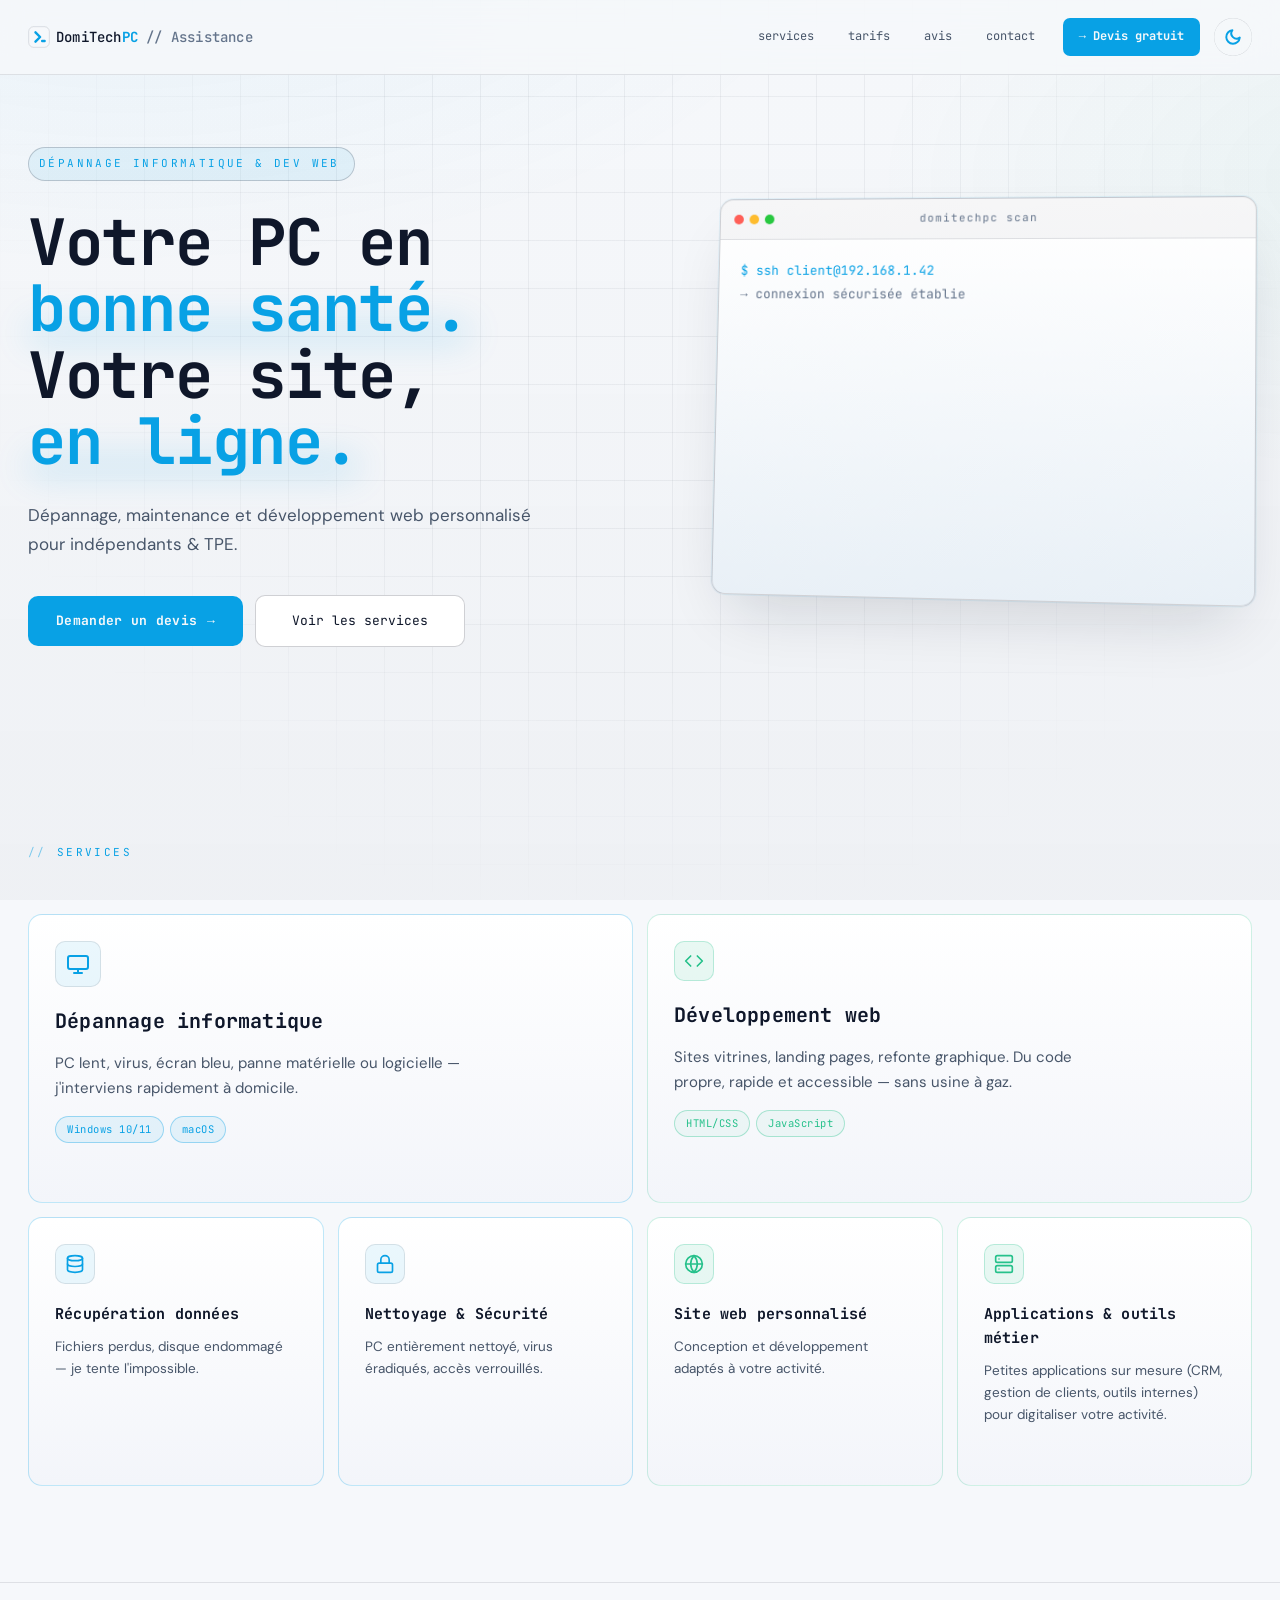
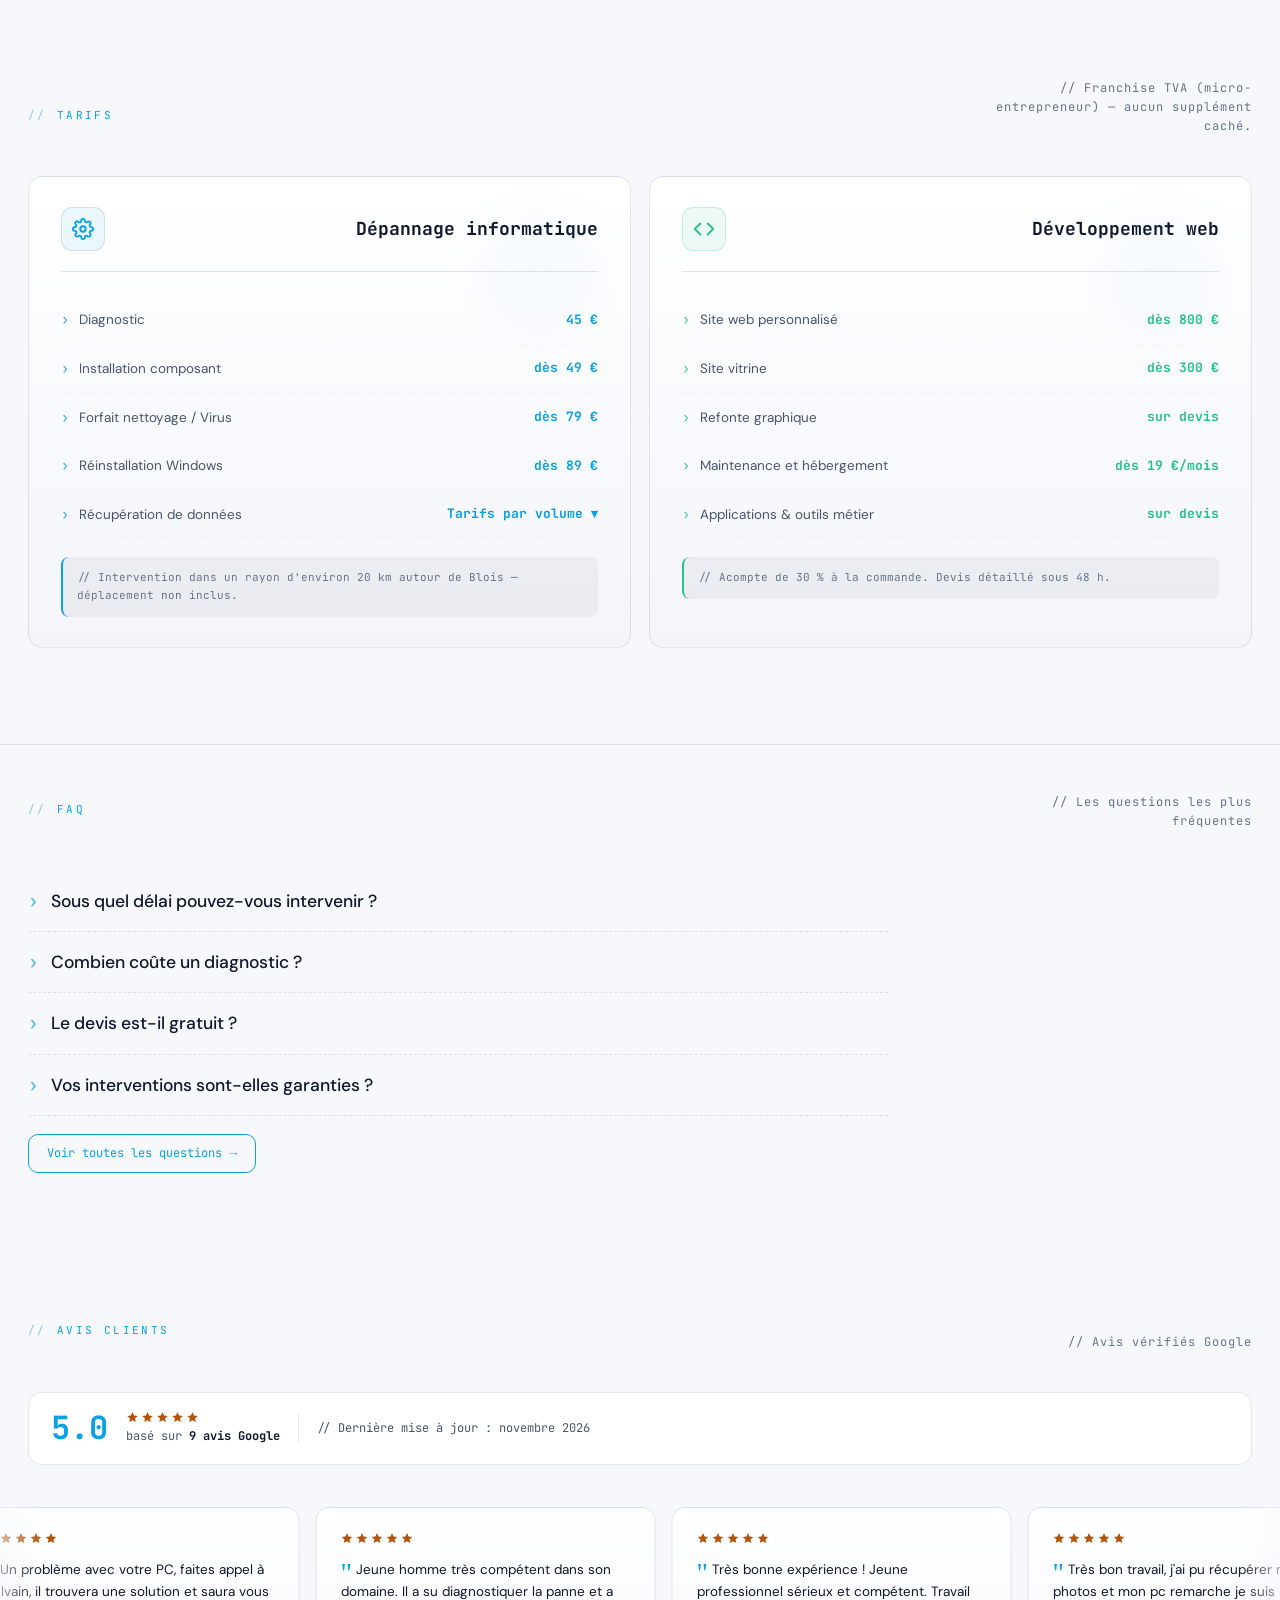
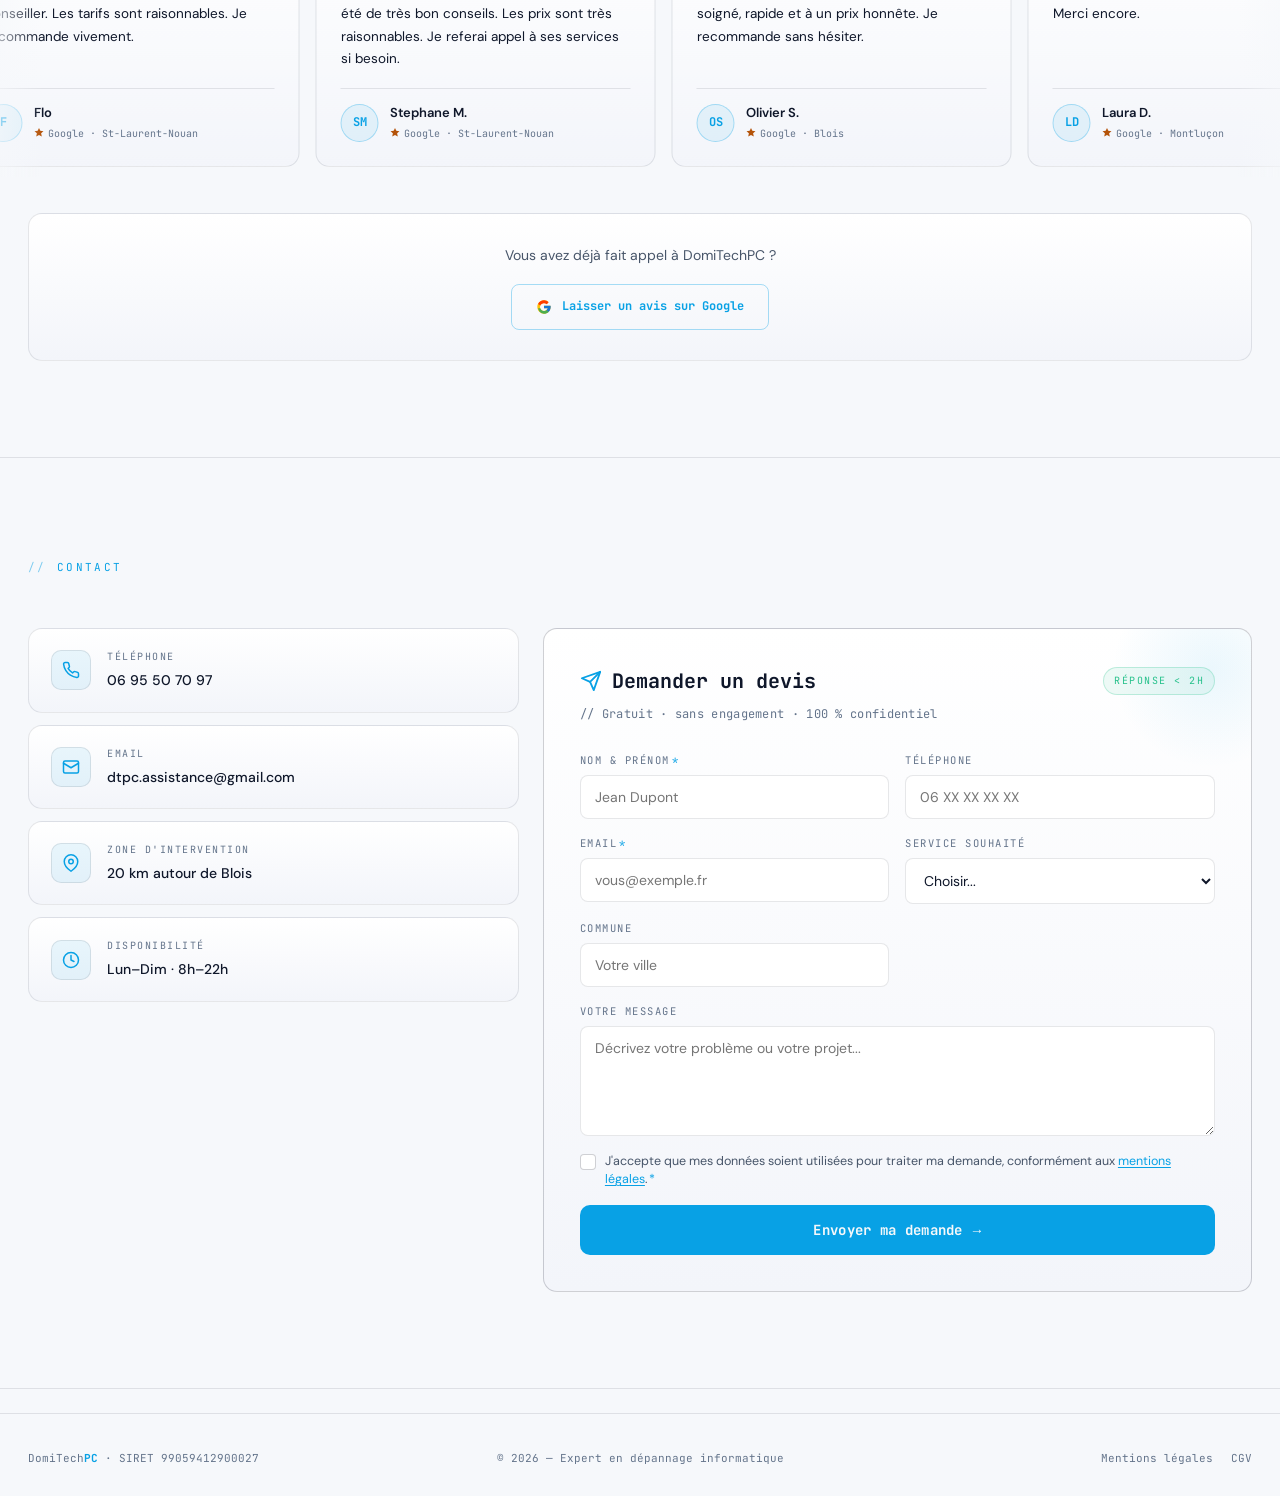
==== commit f2b473a6: "Update index.html" ====
--- a/index.html
+++ b/index.html
@@ -278,7 +278,7 @@
         <div class="price-row price-row--toggle" role="button" tabindex="0" aria-expanded="false" aria-controls="subDiag" onclick="togglePriceSub(this)" onkeydown="if(event.key==='Enter'||event.key===' '){event.preventDefault();togglePriceSub(this)}"><span class="service-name">Diagnostic</span><span class="service-price">45 €</span></div>
         <div class="price-sub" id="subDiag" aria-hidden="true"><div class="price-sub-inner"><div class="price-subdetail">Recherche de panne matérielle ou logicielle (remboursé si réparation acceptée).</div></div></div>
         <div class="price-row price-row--toggle" role="button" tabindex="0" aria-expanded="false" aria-controls="subMontage" onclick="togglePriceSub(this)" onkeydown="if(event.key==='Enter'||event.key===' '){event.preventDefault();togglePriceSub(this)}"><span class="service-name">Installation composant</span><span class="service-price">dès 49 €</span></div>
-        <div class="price-sub" id="subMontage" aria-hidden="true"><div class="price-sub-inner"><div class="price-subdetail">Montage pièce détachées (Disque dur, RAM, Carte graphique ect..)</div></div></div>
+        <div class="price-sub" id="subMontage" aria-hidden="true"><div class="price-sub-inner"><div class="price-subdetail">Montage pièce détachées (Disque dur, RAM, Carte graphique).</div></div></div>
         <div class="price-row price-row--toggle" role="button" tabindex="0" aria-expanded="false" aria-controls="subNettoyage" onclick="togglePriceSub(this)" onkeydown="if(event.key==='Enter'||event.key===' '){event.preventDefault();togglePriceSub(this)}"><span class="service-name">Forfait nettoyage / Virus</span><span class="service-price">dès 79 €</span></div>
         <div class="price-sub" id="subNettoyage" aria-hidden="true"><div class="price-sub-inner"><div class="price-subdetail">Suppression des malwares et optimisation du démarrage (intervention de 2h minimum).</div></div></div>
         <div class="price-row price-row--toggle" role="button" tabindex="0" aria-expanded="false" aria-controls="subWindows" onclick="togglePriceSub(this)" onkeydown="if(event.key==='Enter'||event.key===' '){event.preventDefault();togglePriceSub(this)}"><span class="service-name">Réinstallation Windows</span><span class="service-price">dès 89 €</span></div>
--- a/assets/style.css
+++ b/assets/style.css
@@ -0,0 +1,846 @@
+  /* ===== Polices auto-hebergees (plus de requete vers Google Fonts) ===== */
+  @font-face{font-family:'DM Sans';font-style:normal;font-weight:400;font-display:swap;src:url(/assets/fonts/dm-sans-latin-ext-400-normal.woff2) format('woff2');unicode-range:U+0100-02BA,U+02BD-02C5,U+02C7-02CC,U+02CE-02D7,U+02DD-02FF,U+0304,U+0308,U+0329,U+1D00-1DBF,U+1E00-1E9F,U+1EF2-1EFF,U+2020,U+20A0-20AB,U+20AD-20C0,U+2113,U+2C60-2C7F,U+A720-A7FF}
+  @font-face{font-family:'DM Sans';font-style:normal;font-weight:400;font-display:swap;src:url(/assets/fonts/dm-sans-latin-400-normal.woff2) format('woff2');unicode-range:U+0000-00FF,U+0131,U+0152-0153,U+02BB-02BC,U+02C6,U+02DA,U+02DC,U+0304,U+0308,U+0329,U+2000-206F,U+20AC,U+2122,U+2191,U+2193,U+2212,U+2215,U+FEFF,U+FFFD}
+  @font-face{font-family:'DM Sans';font-style:normal;font-weight:500;font-display:swap;src:url(/assets/fonts/dm-sans-latin-ext-500-normal.woff2) format('woff2');unicode-range:U+0100-02BA,U+02BD-02C5,U+02C7-02CC,U+02CE-02D7,U+02DD-02FF,U+0304,U+0308,U+0329,U+1D00-1DBF,U+1E00-1E9F,U+1EF2-1EFF,U+2020,U+20A0-20AB,U+20AD-20C0,U+2113,U+2C60-2C7F,U+A720-A7FF}
+  @font-face{font-family:'DM Sans';font-style:normal;font-weight:500;font-display:swap;src:url(/assets/fonts/dm-sans-latin-500-normal.woff2) format('woff2');unicode-range:U+0000-00FF,U+0131,U+0152-0153,U+02BB-02BC,U+02C6,U+02DA,U+02DC,U+0304,U+0308,U+0329,U+2000-206F,U+20AC,U+2122,U+2191,U+2193,U+2212,U+2215,U+FEFF,U+FFFD}
+  @font-face{font-family:'DM Sans';font-style:normal;font-weight:600;font-display:swap;src:url(/assets/fonts/dm-sans-latin-ext-600-normal.woff2) format('woff2');unicode-range:U+0100-02BA,U+02BD-02C5,U+02C7-02CC,U+02CE-02D7,U+02DD-02FF,U+0304,U+0308,U+0329,U+1D00-1DBF,U+1E00-1E9F,U+1EF2-1EFF,U+2020,U+20A0-20AB,U+20AD-20C0,U+2113,U+2C60-2C7F,U+A720-A7FF}
+  @font-face{font-family:'DM Sans';font-style:normal;font-weight:600;font-display:swap;src:url(/assets/fonts/dm-sans-latin-600-normal.woff2) format('woff2');unicode-range:U+0000-00FF,U+0131,U+0152-0153,U+02BB-02BC,U+02C6,U+02DA,U+02DC,U+0304,U+0308,U+0329,U+2000-206F,U+20AC,U+2122,U+2191,U+2193,U+2212,U+2215,U+FEFF,U+FFFD}
+  @font-face{font-family:'DM Sans';font-style:normal;font-weight:700;font-display:swap;src:url(/assets/fonts/dm-sans-latin-ext-700-normal.woff2) format('woff2');unicode-range:U+0100-02BA,U+02BD-02C5,U+02C7-02CC,U+02CE-02D7,U+02DD-02FF,U+0304,U+0308,U+0329,U+1D00-1DBF,U+1E00-1E9F,U+1EF2-1EFF,U+2020,U+20A0-20AB,U+20AD-20C0,U+2113,U+2C60-2C7F,U+A720-A7FF}
+  @font-face{font-family:'DM Sans';font-style:normal;font-weight:700;font-display:swap;src:url(/assets/fonts/dm-sans-latin-700-normal.woff2) format('woff2');unicode-range:U+0000-00FF,U+0131,U+0152-0153,U+02BB-02BC,U+02C6,U+02DA,U+02DC,U+0304,U+0308,U+0329,U+2000-206F,U+20AC,U+2122,U+2191,U+2193,U+2212,U+2215,U+FEFF,U+FFFD}
+  @font-face{font-family:'JetBrains Mono';font-style:normal;font-weight:400;font-display:swap;src:url(/assets/fonts/jetbrains-mono-latin-ext-400-normal.woff2) format('woff2');unicode-range:U+0100-02BA,U+02BD-02C5,U+02C7-02CC,U+02CE-02D7,U+02DD-02FF,U+0304,U+0308,U+0329,U+1D00-1DBF,U+1E00-1E9F,U+1EF2-1EFF,U+2020,U+20A0-20AB,U+20AD-20C0,U+2113,U+2C60-2C7F,U+A720-A7FF}
+  @font-face{font-family:'JetBrains Mono';font-style:normal;font-weight:400;font-display:swap;src:url(/assets/fonts/jetbrains-mono-latin-400-normal.woff2) format('woff2');unicode-range:U+0000-00FF,U+0131,U+0152-0153,U+02BB-02BC,U+02C6,U+02DA,U+02DC,U+0304,U+0308,U+0329,U+2000-206F,U+20AC,U+2122,U+2191,U+2193,U+2212,U+2215,U+FEFF,U+FFFD}
+  @font-face{font-family:'JetBrains Mono';font-style:normal;font-weight:500;font-display:swap;src:url(/assets/fonts/jetbrains-mono-latin-ext-500-normal.woff2) format('woff2');unicode-range:U+0100-02BA,U+02BD-02C5,U+02C7-02CC,U+02CE-02D7,U+02DD-02FF,U+0304,U+0308,U+0329,U+1D00-1DBF,U+1E00-1E9F,U+1EF2-1EFF,U+2020,U+20A0-20AB,U+20AD-20C0,U+2113,U+2C60-2C7F,U+A720-A7FF}
+  @font-face{font-family:'JetBrains Mono';font-style:normal;font-weight:500;font-display:swap;src:url(/assets/fonts/jetbrains-mono-latin-500-normal.woff2) format('woff2');unicode-range:U+0000-00FF,U+0131,U+0152-0153,U+02BB-02BC,U+02C6,U+02DA,U+02DC,U+0304,U+0308,U+0329,U+2000-206F,U+20AC,U+2122,U+2191,U+2193,U+2212,U+2215,U+FEFF,U+FFFD}
+  @font-face{font-family:'JetBrains Mono';font-style:normal;font-weight:700;font-display:swap;src:url(/assets/fonts/jetbrains-mono-latin-ext-700-normal.woff2) format('woff2');unicode-range:U+0100-02BA,U+02BD-02C5,U+02C7-02CC,U+02CE-02D7,U+02DD-02FF,U+0304,U+0308,U+0329,U+1D00-1DBF,U+1E00-1E9F,U+1EF2-1EFF,U+2020,U+20A0-20AB,U+20AD-20C0,U+2113,U+2C60-2C7F,U+A720-A7FF}
+  @font-face{font-family:'JetBrains Mono';font-style:normal;font-weight:700;font-display:swap;src:url(/assets/fonts/jetbrains-mono-latin-700-normal.woff2) format('woff2');unicode-range:U+0000-00FF,U+0131,U+0152-0153,U+02BB-02BC,U+02C6,U+02DA,U+02DC,U+0304,U+0308,U+0329,U+2000-206F,U+20AC,U+2122,U+2191,U+2193,U+2212,U+2215,U+FEFF,U+FFFD}
+  *, *::before, *::after { box-sizing: border-box; margin: 0; padding: 0; }
+  :root {
+    --bg:#070b15; --surface:#0f1626; --surface-2:#111b2e;
+    --border:rgba(99,179,237,0.14); --border-strong:rgba(99,179,237,0.32);
+    --cyan:#08a1e5; --cyan-dim:rgba(8,161,229,0.08); --cyan-rgb:8,161,229;
+    --text:#e2e8f0; --text2:#94a3b8; --text3:#64748b;
+    --green:#26c18b; --amber:#fbbf24; --green-rgb:38,193,139;
+    --mono:'JetBrains Mono',ui-monospace,monospace; --sans:'DM Sans',system-ui,sans-serif;
+    --r:14px; --r2:8px; --wrap:1400px; --input-bg:#070b15; --modal-overlay:rgba(5,8,16,0.88);
+    --grid-line:rgba(99,179,237,0.045); --glow-1:rgba(var(--cyan-rgb),0.10); --glow-2:rgba(var(--green-rgb),0.06);
+    --term-bg-1:#0a1120; --term-bg-2:#070c18; --term-head-bg:rgba(255,255,255,0.02);
+    --term-shadow:0 40px 80px -20px rgba(0,0,0,0.6),0 0 0 1px rgba(var(--cyan-rgb),0.05),inset 0 1px 0 rgba(255,255,255,0.04);
+    --nav-bg:rgba(7,11,21,0.78); --mobile-menu-bg:rgba(7,11,21,0.98); --note-bg:rgba(255,255,255,0.02);
+    --code-bg:#050505; --code-linenum:#565656; --code-tag:#2fe08a; --code-attr:#3ea6ff; --code-str:#3ea6ff; --code-txt:#c8c8c8; --code-punc:#6e6e6e; --code-cursor:#c8c8c8;
+  }
+  html[data-theme="light"]{
+    --bg:#f6f8fb; --surface:#ffffff; --surface-2:#f3f5fa;
+    --border:rgba(15,23,42,0.10); --border-strong:rgba(15,23,42,0.20);
+    --text:#0f172a; --text2:#475569; --text3:#64748b;
+    --green:#26c18b; --amber:#b45309;
+    --input-bg:#ffffff; --modal-overlay:rgba(148,163,184,0.35);
+    --grid-line:rgba(15,23,42,0.05); --glow-1:rgba(var(--cyan-rgb),0.06); --glow-2:rgba(5,150,105,0.05);
+    --term-bg-1:#ffffff; --term-bg-2:#eef2f7; --term-head-bg:rgba(15,23,42,0.035);
+    --term-shadow:0 30px 60px -20px rgba(15,23,42,0.16),0 0 0 1px rgba(var(--cyan-rgb),0.08),inset 0 1px 0 rgba(255,255,255,0.7);
+    --nav-bg:rgba(246,248,251,0.82); --mobile-menu-bg:rgba(246,248,251,0.98); --note-bg:rgba(15,23,42,0.045);
+    --code-bg:#eef1f5; --code-attr:#0969da; --code-str:#0969da; --code-txt:#6e6e6e; --code-tag:#0f9d58; --code-punc:#454545; --code-cursor:#6e6e6e;
+  }
+  html{scroll-behavior:smooth;overflow-x:hidden}
+  body,.nav-outer,.card,.price-card,.review-card,.contact-item,.contact-form,.term-window,
+  .reviews-meta,.review-cta,.modal-box,.price-note,footer,input,select,textarea{
+    transition:background-color .35s ease,border-color .35s ease,color .35s ease,box-shadow .35s ease;
+  }
+  body{background:var(--bg);color:var(--text);font-family:var(--sans);font-size:15px;line-height:1.6;min-height:100vh;overflow-x:hidden}
+  body::before{content:'';position:fixed;inset:0;pointer-events:none;z-index:0;background:radial-gradient(1200px 600px at 10% -10%,var(--glow-1),transparent 60%),radial-gradient(900px 500px at 110% 20%,var(--glow-2),transparent 60%),linear-gradient(180deg,transparent 0%,rgba(0,0,0,0.25) 100%)}
+  html[data-theme="light"] body::before{background:radial-gradient(1200px 600px at 10% -10%,var(--glow-1),transparent 60%),radial-gradient(900px 500px at 110% 20%,var(--glow-2),transparent 60%),linear-gradient(180deg,transparent 0%,rgba(15,23,42,0.03) 100%)}
+  body::after{content:'';position:fixed;inset:0;pointer-events:none;z-index:1;background:linear-gradient(var(--grid-line) 1px,transparent 1px) 0 0/48px 48px,linear-gradient(90deg,var(--grid-line) 1px,transparent 1px) 0 0/48px 48px;mask-image:radial-gradient(ellipse at 50% 30%,#000 35%,transparent 75%);-webkit-mask-image:radial-gradient(ellipse at 50% 30%,#000 35%,transparent 75%)}
+  .wrap{max-width:var(--wrap);margin:0 auto;padding:0 28px;position:relative;z-index:2}
+  .section-band{width:100%;padding:96px 0;position:relative;z-index:2}
+  .section-band--alt{background:rgba(255,255,255,0.012);border-top:1px solid var(--border);border-bottom:1px solid var(--border)}
+  .scroll-progress{position:fixed;top:0;left:0;right:0;height:2px;background:transparent;z-index:400;pointer-events:none}
+  .scroll-progress-bar{height:100%;width:0%;background:linear-gradient(90deg,var(--cyan),var(--green));box-shadow:0 0 12px rgba(var(--cyan-rgb),0.6);transition:width 80ms linear}
+  .nav-outer{width:100%;position:sticky;top:0;z-index:280;background:var(--nav-bg);backdrop-filter:blur(18px);-webkit-backdrop-filter:blur(18px);border-bottom:1px solid var(--border);transition:background-color .35s ease,border-color .35s ease}
+  @media (max-width:1100px){.nav-outer{backdrop-filter:none;-webkit-backdrop-filter:none;background:var(--surface)}}
+  .nav-outer > nav{display:flex;align-items:center;justify-content:space-between;padding:18px 28px;max-width:var(--wrap);margin:0 auto}
+  .logo{font-family:var(--mono);font-size:14px;color:var(--cyan);display:flex;align-items:center;gap:0;text-decoration:none;letter-spacing:.2px;font-weight:500;transition:color .35s ease}
+  .logo-glyph{display:flex;align-items:center;margin-right:6px;flex-shrink:0;width:22px;height:22px}
+  .logo-glyph svg{width:22px;height:22px;display:block}
+  .logo-glyph .lg-bg{fill:var(--bg);stroke:var(--border-strong);transition:fill .35s ease,stroke .35s ease}
+  .logo-glyph .lg-mark{stroke:var(--cyan);transition:stroke .35s ease}
+  .logo-glyph .lg-cursor{fill:var(--cyan);transition:fill .35s ease}
+  @keyframes pulse{0%,100%{opacity:1;transform:scale(1)}50%{opacity:.45;transform:scale(.72)}}
+  .logo-text{color:var(--text);font-weight:500;transition:color .35s ease}
+  .logo-text strong{color:var(--cyan);font-weight:700;transition:color .35s ease}
+  .nav-links{display:flex;gap:6px;align-items:center}
+  .nav-links a{font-family:var(--mono);font-size:12px;color:var(--text2);text-decoration:none;padding:8px 14px;border-radius:6px;transition:color .2s,background .2s}
+  @media (hover:hover){html:not(.is-touch) .nav-links a:hover{color:var(--cyan);background:var(--cyan-dim)}}
+  .nav-links a.nav-cta{font-family:var(--mono);font-size:12px;font-weight:700;color:#070b15 !important;background:var(--cyan);padding:9px 16px !important;border-radius:7px !important;margin-left:8px;transition:transform .15s,box-shadow .2s}
+  @media (hover:hover){html:not(.is-touch) .nav-links a.nav-cta:hover{background:var(--cyan) !important;transform:translateY(-2px);box-shadow:0 8px 22px rgba(var(--cyan-rgb),.3)}}
+  .theme-toggle{-webkit-appearance:none;appearance:none;font:inherit;line-height:normal;box-sizing:border-box;position:relative;display:inline-block;width:38px;height:38px;flex-shrink:0;background:transparent;border:0;box-shadow:inset 0 0 0 .2px var(--border-strong);border-radius:50%;color:var(--cyan);cursor:pointer;margin-left:8px;padding:0;outline:none;-webkit-tap-highlight-color:transparent;transition:transform .15s,box-shadow .2s,color .2s}
+  .theme-toggle:focus-visible{outline:none;box-shadow:inset 0 0 0 1px var(--cyan)}
+  .theme-toggle:active{transform:scale(.88)}
+  .theme-toggle svg{position:absolute;inset:0;margin:auto;width:18px;height:18px;display:block}
+  @media (hover:hover){html:not(.is-touch) .theme-toggle:hover{box-shadow:inset 0 0 0 1px var(--cyan);color:var(--cyan)}}
+  .theme-toggle .icon-moon{display:none}
+  html[data-theme="light"] .theme-toggle .icon-sun{display:none}
+  html[data-theme="light"] .theme-toggle .icon-moon{display:block}
+  html[data-theme="light"] .nav-links a.nav-cta{color:#f6f8fa !important}
+  html[data-theme="light"] .btn-primary{color:#f6f8fa}
+  html[data-theme="light"] .copy-toast{color:#f6f8fa}
+  html[data-theme="light"] .fab-devis{color:#f6f8fa}
+  html[data-theme="light"] .fab-devis .d{background:#f6f8fa}
+  .hamburger{display:none;align-items:center;justify-content:center;gap:4px;background:transparent;border:none;border-radius:14px;cursor:pointer;padding:0;width:38px;height:38px;z-index:300;position:relative;flex-shrink:0;outline:none;-webkit-tap-highlight-color:transparent}
+  .hamburger:focus,.hamburger:focus-visible{outline:none;box-shadow:none}
+  .hamburger span{display:block;width:21px;height:2.4px;background:var(--cyan);border-radius:2px;transition:transform .35s cubic-bezier(.4,0,.2,1),opacity .25s,width .3s,background-color .2s ease,box-shadow .2s ease;transform-origin:center;position:absolute}
+  @media (hover:hover){html:not(.is-touch) .hamburger:hover span{background:var(--cyan);box-shadow:0 0 2px rgba(var(--cyan-rgb),.35)}}
+  .hamburger span:nth-child(1){transform:translateY(-6px)}
+  .hamburger span:nth-child(3){transform:translateY(6px)}
+  .hamburger.open span:nth-child(1){transform:translateY(0) rotate(45deg)}
+  .hamburger.open span:nth-child(2){opacity:0;width:0}
+  .hamburger.open span:nth-child(3){transform:translateY(0) rotate(-45deg)}
+  .mobile-menu{display:none;position:fixed;inset:0;height:100vh;height:100dvh;z-index:300;background:var(--mobile-menu-bg);flex-direction:column;gap:0;opacity:1;transform:translateX(100%);transition:transform .35s cubic-bezier(.25,.1,.25,1);will-change:transform;overflow-y:auto;-webkit-overflow-scrolling:touch;box-shadow:-12px 0 30px -10px rgba(0,0,0,.4);margin:0;padding:0;box-sizing:border-box}
+  .mobile-menu.open{transform:translateX(0)}
+  .mobile-menu-backdrop{display:none;position:fixed;inset:0;z-index:290;background:rgba(0,0,0,.5);opacity:0;transition:opacity .35s ease;will-change:opacity}
+  .mobile-menu-backdrop.open{opacity:1}
+  .mm-head{display:flex;align-items:center;justify-content:space-between;padding:10px 14px;border-bottom:1px solid var(--border);flex-shrink:0}
+  .mm-brand{display:flex;align-items:center;gap:9px;min-width:0}
+  .mm-brand-chip{width:28px;height:28px;flex-shrink:0;display:flex;align-items:center;justify-content:center}
+  .mm-brand-chip svg{width:100%;height:100%}
+  .mm-brand-text{display:flex;flex-direction:column;gap:1px;min-width:0}
+  .mm-head .logo-text-mobile{font-family:var(--mono);font-size:12px;color:var(--text);letter-spacing:.2px}
+  .mm-brand-sub{font-family:var(--sans);font-size:9px;color:var(--text3);white-space:nowrap;overflow:hidden;text-overflow:ellipsis}
+  .mm-head .logo-text-mobile strong{color:var(--cyan)}
+  .mm-links{display:flex;flex-direction:column;padding:6px 14px 10px !important;flex:1;justify-content:flex-start;gap:0;min-height:0}
+  .mm-link{font-family:var(--sans);font-weight:600;color:var(--text2);text-decoration:none;padding:14px 2px !important;margin:0 !important;display:flex;align-items:center;justify-content:flex-start;gap:10px;border-bottom:1px solid var(--border);opacity:0;transform:translateY(14px);transition:color .2s,opacity .35s,transform .35s;flex-shrink:0;width:100%;text-align:left}
+  .mm-link:last-child{border-bottom:none}
+  .mm-link .mm-label{font-size:18px;letter-spacing:.1px;flex:1;margin:0 !important;padding:0 !important;text-indent:0 !important}
+  .mm-link .mm-arrow{opacity:0;transition:opacity .2s,transform .2s;color:var(--cyan)}
+  @media (hover:hover){html:not(.is-touch) .mm-link:hover{color:var(--cyan);padding-left:10px}}
+  @media (hover:hover){html:not(.is-touch) .mm-link:hover .mm-arrow{opacity:1;transform:translateX(2px)}}
+  .mm-link.mm-cta-link{color:var(--cyan)}
+  .mobile-menu.open .mm-link{opacity:1;transform:translateY(0)}
+  .mobile-menu.open .mm-link:nth-child(2){transition-delay:.05s}
+  .mobile-menu.open .mm-link:nth-child(3){transition-delay:.11s}
+  .mobile-menu.open .mm-link:nth-child(4){transition-delay:.17s}
+  .mobile-menu.open .mm-link:nth-child(5){transition-delay:.23s}
+  .mm-foot{padding:14px 22px calc(14px + env(safe-area-inset-bottom,0px));border-top:1px solid var(--border);display:flex;flex-direction:column;gap:12px;opacity:0;transform:translateY(12px);transition:opacity .4s,transform .4s;transition-delay:.3s;flex-shrink:0}
+  .mobile-menu.open .mm-foot{opacity:1;transform:translateY(0)}
+  .mm-foot-row{display:flex;flex-direction:column;gap:8px}
+  .mm-quick{display:flex;align-items:center;justify-content:center;gap:10px;font-family:var(--sans);font-size:13px;font-weight:600;color:var(--cyan);border:1px solid var(--border);border-radius:10px;padding:12px 14px;text-decoration:none;transition:border-color .2s,color .2s;white-space:nowrap}
+  @media (hover:hover){html:not(.is-touch) .mm-quick:hover{border-color:var(--cyan);color:var(--cyan)}}
+  .mobile-close{position:absolute;top:12px;right:14px;background:none;border:1px solid var(--border);border-radius:50%;width:30px;height:30px;cursor:pointer;color:var(--cyan);display:flex;align-items:center;justify-content:center;transition:background .2s,border-color .2s}
+  @media (hover:hover){html:not(.is-touch) .mobile-close:hover{background:var(--cyan-dim);border-color:var(--cyan)}}
+  .hero{padding:72px 0 96px;display:grid;grid-template-columns:1.15fr 1fr;gap:56px;align-items:center}
+  .hero-kicker{display:inline-flex;align-items:center;gap:10px;font-family:var(--mono);font-size:11px;color:var(--cyan);letter-spacing:2.4px;text-transform:uppercase;padding:7px 14px 7px 10px;border:1px solid var(--border-strong);border-radius:999px;background:var(--cyan-dim);margin-bottom:28px}
+  h1{font-family:var(--mono);font-size:clamp(34px,5.4vw,64px);font-weight:700;line-height:1.04;margin-bottom:26px;color:var(--text);letter-spacing:-0.02em}
+  h1 .glow{color:var(--cyan);position:relative;display:inline-block}
+  h1 .glow::after{content:'';position:absolute;left:0;right:0;bottom:4px;height:10px;background:var(--cyan);filter:blur(18px);opacity:.35;z-index:-1}
+  @keyframes blink{0%,100%{opacity:1}50%{opacity:0}}
+  .hero-desc{font-size:17px;color:var(--text2);max-width:540px;margin-bottom:36px;line-height:1.7}
+  .cta-group{display:flex;gap:12px;flex-wrap:wrap;align-items:center}
+  .btn-primary{background:var(--cyan);color:#070b15;border:none;padding:15px 28px;border-radius:10px;font-family:var(--mono);font-size:13px;font-weight:700;cursor:pointer;text-decoration:none;display:inline-flex;align-items:center;justify-content:center;gap:10px;position:relative;overflow:hidden;transition:transform .15s,box-shadow .2s;letter-spacing:.3px;min-width:210px}
+  .btn-primary::before{content:'';position:absolute;inset:0;background:linear-gradient(90deg,transparent,rgba(255,255,255,.45),transparent);transform:translateX(-120%);transition:transform .6s ease}
+  @media (hover:hover){html:not(.is-touch) .btn-primary:hover{transform:translateY(-2px);box-shadow:0 10px 34px rgba(var(--cyan-rgb),.45)}}
+  @media (hover:hover){html:not(.is-touch) .btn-primary:hover::before{transform:translateX(120%)}}
+  .btn-primary .arrow{transition:transform .25s}
+  @media (hover:hover){html:not(.is-touch) .btn-primary:hover .arrow{transform:translateX(4px)}}
+  .btn-ghost{background:var(--surface);color:var(--text);border:1px solid var(--border-strong);padding:15px 28px;border-radius:10px;font-family:var(--mono);font-size:13px;cursor:pointer;text-decoration:none;display:inline-flex;align-items:center;justify-content:center;gap:8px;transition:border-color .2s,color .2s,background .2s;min-width:210px}
+  @media (hover:hover){html:not(.is-touch) .btn-ghost:hover{border-color:var(--cyan);color:var(--cyan);background:var(--surface-2)}}
+  .hero-visual{position:relative;perspective:1400px;min-width:0}
+  .term-window{background:linear-gradient(180deg,var(--term-bg-1),var(--term-bg-2));border:1px solid var(--border-strong);border-radius:14px;box-shadow:var(--term-shadow);overflow:hidden;transform:rotateY(-6deg) rotateX(3deg) rotate(0.5deg);transition:transform .4s cubic-bezier(.2,.8,.2,1),background-color .35s ease,box-shadow .35s ease}
+  @media (hover:hover){html:not(.is-touch) .term-window:hover{transform:rotateY(-2deg) rotateX(1deg)}}
+  .term-head{display:flex;align-items:center;gap:8px;padding:11px 14px;border-bottom:1px solid var(--border);background:var(--term-head-bg)}
+  .term-dots{display:flex;gap:6px}
+  .term-dots span{width:10px;height:10px;border-radius:50%}
+  .term-dots span:nth-child(1){background:#ff5f57}
+  .term-dots span:nth-child(2){background:#febc2e}
+  .term-dots span:nth-child(3){background:#28c840}
+  .term-title{font-family:var(--mono);font-size:11px;color:var(--text3);margin:0 auto;letter-spacing:1px}
+  .term-body{padding:20px 22px;font-family:var(--mono);font-size:13px;line-height:1.9;color:var(--text2);height:360px;overflow:hidden;background:linear-gradient(180deg,transparent 0%,rgba(var(--cyan-rgb),0.025) 100%);scrollbar-width:none}
+  .term-body::-webkit-scrollbar{display:none}
+  .term-line{display:block;white-space:pre-wrap;word-break:break-word}
+  .t-prompt{color:var(--cyan)}
+  .t-ok{color:var(--green)}
+  .t-warn{color:var(--amber)}
+  .t-muted{color:var(--text3)}
+  .t-user{color:var(--cyan)}
+  .term-body .cur{display:inline-block;width:8px;height:14px;background:var(--cyan);vertical-align:-2px;animation:blink 1s step-end infinite}
+  .section-label{font-family:var(--mono);font-size:11px;color:var(--cyan);letter-spacing:2.4px;text-transform:uppercase;margin-bottom:12px;display:inline-flex;align-items:center;gap:10px}
+  .section-label::before{content:'//';opacity:.5}
+  .section-head{display:flex;justify-content:space-between;align-items:flex-end;flex-wrap:wrap;gap:20px;margin-bottom:40px}
+  .section-head h2{font-family:var(--mono);font-size:clamp(26px,3.4vw,38px);font-weight:700;color:var(--text);line-height:1.1;letter-spacing:-0.01em;max-width:720px}
+  .section-head h2 em{color:var(--cyan);font-style:normal}
+  .section-sub{font-family:var(--mono);font-size:12px;color:var(--text3);letter-spacing:1px;max-width:260px;text-align:right}
+  .bento{display:grid;grid-template-columns:repeat(4,1fr);gap:14px;grid-auto-rows:minmax(140px,auto)}
+  .card{background:linear-gradient(180deg,var(--surface),var(--surface-2));border:1px solid var(--border);border-radius:var(--r);padding:26px;transition:border-color .3s,transform .3s,box-shadow .3s;position:relative;overflow:hidden}
+  .card-corner-arrow{display:none;position:absolute;top:16px;right:16px;width:16px;height:16px;align-items:center;justify-content:center;color:var(--cyan)}
+  .c-3-green .card-corner-arrow,.c-dev .card-corner-arrow{color:var(--green)}
+  .card-corner-arrow svg{width:14px;height:14px}
+  html.is-touch .card-corner-arrow{display:flex}
+  .card::before{content:'';position:absolute;inset:0;background:radial-gradient(600px circle at var(--mx,50%) var(--my,50%),var(--card-glow,rgba(var(--cyan-rgb),0.10)),transparent 40%);opacity:0;transition:opacity .3s;pointer-events:none}
+  @media (hover:hover){html:not(.is-touch) .card:hover{border-color:var(--border-strong);transform:translateY(-3px);box-shadow:0 20px 50px -20px rgba(var(--cyan-rgb),0.18)}}
+  @media (hover:hover){html:not(.is-touch) .card:hover::before{opacity:1}}
+  .card-ico{display:inline-grid;place-items:center;width:40px;height:40px;border-radius:10px;background:var(--cyan-dim);border:1px solid var(--border);color:var(--cyan);margin-bottom:18px}
+  .card-ico svg{width:20px;height:20px}
+  .card-title{font-family:var(--mono);font-size:15px;font-weight:700;color:var(--text);margin-bottom:10px;letter-spacing:.2px}
+  .card-desc{font-size:13.5px;color:var(--text2);line-height:1.65}
+  .c-hero{grid-column:span 2;background:linear-gradient(180deg,var(--surface),var(--surface-2));border-color:rgba(var(--cyan-rgb),0.26)}
+  .c-hero .card-title,.c-dev .card-title{font-size:20px;margin-bottom:14px}
+  .c-hero .card-desc,.c-dev .card-desc{font-size:15px;max-width:440px}
+  .c-hero .card-ico{width:46px;height:46px}
+  .c-hero .card-ico svg{width:24px;height:24px}
+  .c-3{grid-column:span 1;background:linear-gradient(180deg,var(--surface),var(--surface-2));border-color:rgba(var(--cyan-rgb),0.26)}
+  .c-dev{grid-column:span 2;border-color:rgba(var(--green-rgb),0.22);background:linear-gradient(180deg,var(--surface),var(--surface-2));--card-glow:rgba(var(--green-rgb),0.12)}
+  .c-3-green{background:linear-gradient(180deg,var(--surface),var(--surface-2));border-color:rgba(var(--green-rgb),0.22);--card-glow:rgba(var(--green-rgb),0.12)}
+  .c-dev .card-ico{background:rgba(var(--green-rgb),0.1);color:var(--green);border-color:rgba(var(--green-rgb),0.25)}
+  .c-3-green .card-ico{background:rgba(var(--green-rgb),0.1);color:var(--green);border-color:rgba(var(--green-rgb),0.25)}
+  .tags{display:flex;flex-wrap:wrap;gap:6px;margin-top:16px}
+  .tag{font-family:var(--mono);font-size:10.5px;padding:4px 11px;border-radius:999px;border:1px solid var(--border);color:var(--text2);letter-spacing:.5px;transition:border-color .2s,color .2s}
+  @media (hover:hover){html:not(.is-touch) .tag:hover{border-color:var(--cyan);color:var(--cyan)}}
+  @media (hover:hover){html:not(.is-touch) .tag-green:hover{border-color:var(--green);color:var(--green)}}
+  .tag-cyan{border-color:rgba(var(--cyan-rgb),.35);color:var(--cyan);background:var(--cyan-dim)}
+  .tag-green{border-color:rgba(var(--green-rgb),.35);color:var(--green);background:rgba(var(--green-rgb),0.05)}
+  .tarifs-grid{display:grid;grid-template-columns:1fr 1fr;gap:18px}
+  .price-card{background:linear-gradient(180deg,var(--surface),var(--surface-2));border:1px solid var(--border);border-radius:var(--r);padding:30px 32px;position:relative;overflow:hidden;transition:border-color .3s,transform .3s}
+  @media (hover:hover){html:not(.is-touch) .price-card:hover{border-color:var(--border-strong);transform:translateY(-2px)}}
+  .price-card::after{content:'';position:absolute;top:0;right:0;width:180px;height:180px;background:radial-gradient(circle,var(--cyan-dim),transparent 70%);pointer-events:none;opacity:.5}
+  .price-header{display:flex;align-items:center;justify-content:space-between;margin-bottom:24px;padding-bottom:20px;border-bottom:1px solid var(--border)}
+  .price-header-ico{width:44px;height:44px;border-radius:11px;background:var(--cyan-dim);border:1px solid var(--border);color:var(--cyan);display:grid;place-items:center}
+  .price-header-ico svg{width:22px;height:22px}
+  .price-card--dev .price-header-ico{background:rgba(var(--green-rgb),0.08);color:var(--green);border-color:rgba(var(--green-rgb),0.2)}
+  .price-header-text{text-align:right}
+  .price-header-text .h3{font-family:var(--mono);font-size:18px;font-weight:700;color:var(--text)}
+  .price-row{display:flex;justify-content:space-between;align-items:center;padding:13px 0;border-bottom:1px dashed rgba(99,179,237,0.08);font-size:13.5px;transition:padding .2s}
+  .price-row:last-child{border-bottom:none}
+  @media (hover:hover){html:not(.is-touch) .price-row:hover{padding-left:6px}}
+  .service-name{color:var(--text2);display:flex;align-items:center;gap:10px;flex:1;min-width:0}
+  .service-name::before{content:'›';color:var(--cyan);opacity:.55;font-family:var(--mono)}
+  .service-price{font-family:var(--mono);color:var(--cyan);font-weight:700;font-size:13px;flex-shrink:0;white-space:nowrap;margin-left:12px;text-align:right}
+  .price-card--dev .service-price{color:var(--green)}
+  .price-note{margin-top:18px;padding:12px 14px;font-family:var(--mono);font-size:11px;color:var(--text3);background:var(--note-bg);border-radius:8px;border-left:2px solid var(--cyan);transition:background-color .35s ease}
+  .price-card--dev .price-note{border-left-color:var(--green)}
+  .price-card--dev .service-name::before{color:var(--green)}
+  .reviews-meta{display:flex;align-items:center;gap:18px;flex-wrap:wrap;margin-bottom:32px;padding:18px 22px;background:var(--surface);border:1px solid var(--border);border-radius:var(--r)}
+  .reviews-score{font-family:var(--mono);font-size:32px;font-weight:700;color:var(--cyan);line-height:1}
+  .reviews-stars{color:var(--amber);font-size:16px;letter-spacing:3px}
+  .reviews-count{font-family:var(--mono);font-size:12px;color:var(--text2)}
+  .reviews-count strong{color:var(--text)}
+  .reviews-divider{width:1px;height:28px;background:var(--border)}
+  .reviews-marquee{position:relative;overflow:hidden;margin:0 -28px;cursor:grab;touch-action:pan-y}
+  .reviews-fade{position:absolute;top:0;bottom:0;width:70px;z-index:2;pointer-events:none}
+  .reviews-fade.left{left:0;background:linear-gradient(90deg,var(--bg),transparent)}
+  .reviews-fade.right{right:0;background:linear-gradient(270deg,var(--bg),transparent)}
+  .reviews-marquee.dragging{cursor:grabbing}
+  .reviews-track{display:flex;gap:16px;padding:10px 28px;width:max-content}
+  .review-card{flex:0 0 340px;background:linear-gradient(180deg,var(--surface),var(--surface-2));border:1px solid var(--border);border-radius:var(--r);padding:24px;display:flex;flex-direction:column;gap:14px;transition:border-color .3s,transform .3s}
+  @media (hover:hover){html:not(.is-touch) .review-card:hover{border-color:var(--border-strong);transform:translateY(-2px)}}
+  .review-stars{color:var(--amber);font-size:13px;letter-spacing:2px}
+  .review-text{font-size:13.5px;color:var(--text);line-height:1.65;flex:1}
+  .review-text::before{content:'"';color:var(--cyan);font-size:28px;line-height:0;vertical-align:-8px;margin-right:4px;font-family:Georgia,serif}
+  .review-author{display:flex;align-items:center;gap:11px;margin-top:4px;padding-top:14px;border-top:1px solid var(--border)}
+  .review-avatar{width:38px;height:38px;border-radius:50%;background:var(--cyan-dim);border:1px solid rgba(var(--cyan-rgb),.3);display:flex;align-items:center;justify-content:center;font-family:var(--mono);font-size:12px;font-weight:700;color:var(--cyan);flex-shrink:0}
+  .review-name{font-size:13px;font-weight:600;color:var(--text)}
+  .review-via{font-family:var(--mono);font-size:10px;color:var(--text3);margin-top:2px}
+  .review-via svg{color:var(--amber)}
+  .review-cta{margin-top:36px;text-align:center;background:linear-gradient(180deg,var(--surface),var(--surface-2));border:1px solid var(--border);border-radius:var(--r);padding:30px}
+  .review-cta p{font-size:14px;color:var(--text2);margin:0 0 18px}
+  .btn-google{display:inline-flex;align-items:center;gap:10px;background:transparent;border:1px solid rgba(var(--cyan-rgb),.35);color:var(--cyan);padding:12px 24px;border-radius:var(--r2);font-family:var(--mono);font-size:12px;font-weight:700;text-decoration:none;transition:background .2s,border-color .2s,transform .2s}
+  @media (hover:hover){html:not(.is-touch) .btn-google:hover{background:var(--cyan-dim);border-color:var(--cyan);transform:translateY(-1px)}}
+  .contact-layout{display:grid;grid-template-columns:0.9fr 1.3fr;gap:24px}
+  .contact-col-info{display:flex;flex-direction:column;gap:12px}
+  .contact-item{background:linear-gradient(180deg,var(--surface),var(--surface-2));border:1px solid var(--border);border-radius:var(--r);padding:20px 22px;display:flex;align-items:center;gap:16px;transition:border-color .25s,transform .2s;text-decoration:none}
+  @media (hover:hover){html:not(.is-touch) .contact-item:hover{border-color:var(--border-strong);transform:translateX(2px)}}
+  /* Retour tactile : uniquement couleur/fond, jamais de transform.
+     Un changement de geometrie pendant l'appui deplace la zone cliquable
+     et peut annuler le click sur iOS. */
+  /* Etat presse RESERVE a la souris. Sur tactile, cette regle changeait le rendu
+     des le toucher (bordure + fond passant du degrade a une couleur plate) :
+     c'est precisement ce qui fait avaler le 1er appui par iOS. Elle remplacait
+     l'ancien is-pressed pose en JS au touchstart, qui avait le meme defaut —
+     d'ou un bug qui a survecu a mes corrections successives.
+     Au doigt : plus aucun changement visuel avant le click. Le retour reste
+     l'ouverture du composeur (telephone) ou le toast (e-mail). */
+  .contact-item:active{border-color:var(--cyan);background:var(--surface-2);transition:none}
+  html.is-touch a.card:active{border-color:var(--border-strong);transition:none}
+  html.is-touch .btn-primary:active,html.is-touch .btn-ghost:active,
+  html.is-touch .mm-quick:active,html.is-touch .nav-cta:active{filter:brightness(1.15);transition:none}
+  /* Supprime l'attente du double-tap-zoom sur les elements interactifs. */
+  a.card,.contact-item,.btn-primary,.btn-ghost,.mm-quick,.mm-link,.fab-devis,
+  .nav-cta,.hamburger,.theme-toggle,.mobile-close{touch-action:manipulation}
+  .contact-ico{width:40px;height:40px;border-radius:10px;background:var(--cyan-dim);border:1px solid var(--border);color:var(--cyan);display:grid;place-items:center;flex-shrink:0}
+  .contact-ico svg{width:18px;height:18px}
+  .contact-label{font-family:var(--mono);font-size:10px;color:var(--text3);margin-bottom:4px;letter-spacing:1.5px}
+  .contact-value{font-size:14px;color:var(--text);font-weight:500}
+  .email-copy-inner{display:flex;align-items:center;gap:8px}
+  .email-copy-icon{font-size:10px;opacity:0;transition:opacity .2s;color:var(--cyan);font-family:var(--mono);letter-spacing:1px}
+  @media (hover:hover){html:not(.is-touch) .contact-item:hover .email-copy-icon{opacity:1}}
+  .copy-toast{position:fixed;bottom:28px;left:50%;transform:translateX(-50%) translateY(20px);background:var(--green);color:#070b15;padding:11px 22px;border-radius:var(--r2);font-family:var(--mono);font-size:13px;font-weight:700;opacity:0;transition:opacity .3s,transform .3s;z-index:500;pointer-events:none}
+  .copy-toast.show{opacity:1;transform:translateX(-50%) translateY(0)}
+  .contact-form{background:linear-gradient(180deg,var(--surface),var(--surface-2));border:1px solid var(--border-strong);border-radius:var(--r);padding:36px;position:relative;overflow:hidden;scroll-margin-top:76px}
+  .contact-form::before{content:'';position:absolute;top:-60px;right:-60px;width:200px;height:200px;background:radial-gradient(circle,var(--cyan-dim),transparent 70%);pointer-events:none}
+  .form-head{display:flex;align-items:center;justify-content:space-between;margin-bottom:8px;position:relative;flex-wrap:wrap;gap:10px}
+  .form-head h3{font-family:var(--mono);font-size:20px;font-weight:700;color:var(--text);display:flex;align-items:center;gap:10px}
+  .form-head h3 svg{color:var(--cyan)}
+  .form-badge{font-family:var(--mono);font-size:10px;letter-spacing:1.5px;color:var(--green);background:rgba(var(--green-rgb),0.08);border:1px solid rgba(var(--green-rgb),0.25);padding:5px 10px;border-radius:999px;display:inline-flex;align-items:center;gap:6px}
+  .form-badge .d{width:5px;height:5px;border-radius:50%;background:var(--green);box-shadow:0 0 6px var(--green)}
+  .form-sub{font-family:var(--mono);font-size:12px;color:var(--text3);margin-bottom:28px;letter-spacing:.3px;position:relative}
+  .form-grid{display:grid;grid-template-columns:1fr 1fr;gap:16px;margin-bottom:16px;position:relative}
+  .form-group{display:flex;flex-direction:column;gap:6px}
+  .form-group label{font-family:var(--mono);font-size:10.5px;color:var(--text3);letter-spacing:1.5px;text-transform:uppercase}
+  .form-group label .req{color:var(--cyan);margin-left:2px}
+  .form-group input,.form-group select,.form-group textarea{background:var(--input-bg);border:1px solid var(--border);border-radius:var(--r2);padding:12px 14px;font-family:var(--sans);font-size:14px;color:var(--text);outline:none;transition:border-color .2s,box-shadow .2s;width:100%}
+  .form-group input:focus,.form-group select:focus,.form-group textarea:focus{border-color:var(--cyan);box-shadow:0 0 0 3px rgba(var(--cyan-rgb),0.12)}
+  .form-group select option{background:var(--surface-2);color:var(--text)}
+  .form-group textarea{resize:vertical;min-height:110px;font-family:var(--sans)}
+  .form-full{grid-column:span 2}
+  #form-message{display:none;margin-top:14px;padding:12px 18px;border-radius:var(--r2);font-family:var(--mono);font-size:13px;border:1px solid transparent}
+  #form-message.success{background:rgba(var(--green-rgb),.08);border-color:rgba(var(--green-rgb),.3);color:var(--green)}
+  #form-message.error{background:rgba(251,191,36,.06);border-color:rgba(251,191,36,.3);color:var(--amber)}
+  #submit-btn{width:100%;text-align:center;justify-content:center;position:relative;overflow:hidden;padding:16px 28px;font-size:14px}
+  #submit-btn .btn-text{transition:opacity .2s;display:inline-flex;align-items:center;gap:10px}
+  #submit-btn.sending .btn-text{opacity:0}
+  #submit-btn .btn-loader{position:absolute;inset:0;display:flex;align-items:center;justify-content:center;gap:6px;opacity:0;transition:opacity .2s}
+  #submit-btn.sending .btn-loader{opacity:1}
+  .loader-dot{width:6px;height:6px;border-radius:50%;background:#070b15;animation:loaderBounce 1s ease-in-out infinite}
+  .loader-dot:nth-child(2){animation-delay:.15s}
+  .loader-dot:nth-child(3){animation-delay:.3s}
+  @keyframes loaderBounce{0%,100%{transform:translateY(0)}50%{transform:translateY(-7px)}}
+  .fab-devis{position:fixed;right:22px;bottom:22px;z-index:400;display:flex;align-items:center;gap:10px;background:var(--cyan);color:#070b15;padding:13px 20px;border-radius:999px;font-family:var(--mono);font-size:13px;font-weight:700;text-decoration:none;letter-spacing:.3px;box-shadow:0 14px 40px rgba(var(--cyan-rgb),.42),0 2px 8px rgba(0,0,0,.3);transition:transform .2s,box-shadow .2s,opacity .3s;opacity:0;transform:translateY(20px) scale(.95);pointer-events:none}
+  .fab-devis.show{opacity:1;transform:translateY(0) scale(1);pointer-events:auto}
+  @media (hover:hover){html:not(.is-touch) .fab-devis:hover{transform:translateY(-2px) scale(1.03);box-shadow:0 18px 48px rgba(var(--cyan-rgb),.55)}}
+  .fab-devis .d{width:7px;height:7px;border-radius:50%;background:#0d351e;animation:pulse 2s ease-in-out infinite}
+  .footer-outer{width:100%;border-top:1px solid var(--border);padding:36px 0 28px;margin-top:24px;position:relative;z-index:2}
+  footer{max-width:var(--wrap);margin:0 auto;padding:0 28px;display:grid;grid-template-columns:1fr auto 1fr;align-items:center;gap:24px;font-family:var(--mono);font-size:11px;color:var(--text3)}
+  footer .foot-brand{display:flex;align-items:center;gap:10px}
+  footer .foot-brand strong{color:var(--cyan);font-weight:700}
+  footer .foot-mid{text-align:center}
+  footer .foot-links{display:flex;gap:18px;justify-content:flex-end}
+  footer a{color:var(--text3);text-decoration:none;transition:color .2s}
+  @media (hover:hover){html:not(.is-touch) footer a:hover{color:var(--cyan)}}
+  /* Reveal au scroll : masquage UNIQUEMENT si JS est actif (classe js-reveal posee dans le <head>).
+     Sans JS, ou si main.js ne se charge pas, le contenu reste visible. */
+  html.js-reveal .fade-up{opacity:0;transform:translateY(24px);transition:opacity .7s cubic-bezier(.2,.7,.2,1),transform .7s cubic-bezier(.2,.7,.2,1)}
+  html.js-reveal .fade-up.visible{opacity:1;transform:translateY(0)}
+  html.js-reveal .stagger > *{opacity:0;transform:translateY(18px);transition:opacity .55s cubic-bezier(.2,.7,.2,1),transform .55s cubic-bezier(.2,.7,.2,1)}
+  /* Etat final en translateZ(0) et non translateY(0). Une transform 2D nulle
+     n'oblige pas Safari a conserver le calque de composition : a la fin du fondu
+     le calque est detruit, le contenu est repeint dans le parent et aligne sur la
+     grille de pixels. L'icone <> sautait alors de +0,59 px CSS vers la droite
+     (mesure a 1983 ms, 120 i/s, une frame apres la fin du fondu).
+     translateZ(0) est une transform 3D : le calque survit, plus de re-alignement.
+     Cause de fond : 1180/3 = 393,33 px CSS, donc la 2e colonne de .bento tombe
+     a une position fractionnaire. */
+  html.js-reveal .stagger.visible > *{opacity:1;transform:translateZ(0)}
+  /* Element deja dans le viewport au demarrage : affichage immediat, sans transition */
+  html.js-reveal .fade-up.visible-now,html.js-reveal .stagger.visible-now > *{opacity:1;transform:translateY(0);transition:none}
+  /* Contenu au-dessus de la ligne de flottaison : animation 100% CSS, jouee des le 1er rendu.
+     Ne depend d'aucun JS -> plus d'ecran vide en attendant main.js. */
+  @keyframes riseIn{from{opacity:0;transform:translateY(16px)}to{opacity:1;transform:translateY(0)}}
+  .rise-in{animation:riseIn .45s cubic-bezier(.2,.7,.2,1) both}
+  .rise-in--d1{animation-delay:.07s}
+  /* ===== Barriere tactile =====
+     Le navigateur integre de l'application Google declare (hover:hover) alors que
+     l'appareil est tactile : tous les blocs de survol s'appliquaient au doigt.
+     Le 1er appui servait a "survoler", iOS voyait le rendu changer (ne serait-ce
+     qu'une border-color) et n'envoyait pas le click -> il fallait appuyer 2 fois.
+     Chaque bloc @media (hover:hover) est donc prefixe par html:not(.is-touch), et
+     chaque bloc @media (hover:none) par html.is-touch. La classe est posee dans le
+     <head> a partir de navigator.maxTouchPoints, qui ne ment pas.
+     Sur ordinateur, html n'a pas .is-touch : comportement inchange. */
+  /* Le conteneur du hero embarque un sous-arbre lourd (cadre ecran, editeur de
+     code anime, mockups). Sur mobile, Safari ne rend pas l'opacite intermediaire
+     de ce sous-arbre : il reste noir pendant TOUTE la duree de l'animation, puis
+     apparait d'un coup. Mesure sur enregistrement : premier rendu a 660 ms,
+     animation censee finir a 1180 ms (660 + 70 de delay + 450 de duree),
+     hero reellement affiche a 1221 ms. On supprime donc l'animation d'entree du
+     conteneur sur petit ecran : le hero est peint des le premier rendu.
+     Le fil d'Ariane, lui, garde son animation (sous-arbre leger, elle fonctionne). */
+  @media (max-width:1100px){
+    .svc-hero.rise-in,.hero.rise-in{animation:none}
+  }
+  @media (prefers-reduced-motion:reduce){
+    .rise-in{animation:none}
+    html.js-reveal .fade-up,html.js-reveal .stagger > *{opacity:1;transform:none;transition:none}
+  }
+  .stagger.visible > *:nth-child(1){transition-delay:.00s}
+  .stagger.visible > *:nth-child(2){transition-delay:.06s}
+  .stagger.visible > *:nth-child(3){transition-delay:.12s}
+  .stagger.visible > *:nth-child(4){transition-delay:.18s}
+  .stagger.visible > *:nth-child(5){transition-delay:.24s}
+  .stagger.visible > *:nth-child(6){transition-delay:.30s}
+  .stagger.visible > *:nth-child(7){transition-delay:.36s}
+  .stagger.visible > *:nth-child(8){transition-delay:.42s}
+  @media (prefers-reduced-motion:reduce){*,*::before,*::after{animation-duration:0.01ms !important;animation-iteration-count:1 !important;transition-duration:0.01ms !important;scroll-behavior:auto !important}.reviews-track{animation:none !important}}
+  @media (max-width:1100px){.c-hero,.c-dev{grid-column:span 4}.hero{grid-template-columns:1fr;gap:40px}.hero-visual{max-width:560px}.contact-layout{grid-template-columns:1fr}}
+  @media (max-width:780px){
+    .nav-links a:not(.nav-cta){display:none}.nav-item-dd{display:none}.hamburger{display:flex}.nav-links{margin-right:-35px}.nav-outer > nav{padding:14px 16px 14px 22px}.logo-text span{font-size:13px}.wrap{padding:0 22px}
+    .section-band{padding:28px 0}.hero{padding:36px 0 4px;gap:36px}.hero-kicker{margin-bottom:20px;font-size:10px}
+    h1{margin-bottom:20px;font-size:clamp(30px,9.5vw,64px)}.hero-desc{font-size:15.5px;margin-bottom:28px}
+    .cta-group{gap:10px;flex-direction:column;align-items:stretch}.cta-group .btn-primary,.cta-group .btn-ghost{width:100%;justify-content:center;padding:11px 14px;font-size:12px}
+    .hero-visual{max-width:100%}.term-window{transform:none}.term-body{height:280px;font-size:12px}
+    .hero-visual{margin-top:0;margin-bottom:4px}
+    .section-head{margin-bottom:28px}.section-head h2{font-size:24px}
+    .bento{grid-template-columns:1fr 1fr;gap:10px}.c-hero,.c-dev,.c-3{grid-column:span 1}.card{padding:16px}
+    .bento > *:nth-child(1){grid-column:1;grid-row:1}
+    .bento > *:nth-child(2){grid-column:2;grid-row:1}
+    .bento > *:nth-child(3){grid-column:1;grid-row:2}
+    .bento > *:nth-child(4){grid-column:1;grid-row:3}
+    .bento > *:nth-child(5){grid-column:2;grid-row:2}
+    .bento > *:nth-child(6){grid-column:2;grid-row:3}
+    .c-3{min-height:190px}
+    .c-3 .card-ico{width:34px;height:34px;margin-bottom:12px}.c-3 .card-ico svg{width:17px;height:17px}.c-3 .card-title{font-size:14px;margin-bottom:6px}.c-3 .card-desc{font-size:12px;line-height:1.5}
+    .c-hero .card-title,.c-dev .card-title{font-size:16px;margin-bottom:8px;line-height:1.25}.c-hero .card-desc,.c-dev .card-desc{font-size:12.5px;line-height:1.5}.c-hero .card-ico,.c-dev .card-ico{width:36px;height:36px;margin-bottom:18px}.c-hero .card-ico svg,.c-dev .card-ico svg{width:20px;height:20px}
+    .c-hero,.c-dev{display:flex;flex-direction:column;justify-content:space-between}
+    .tags{gap:5px;margin-top:12px}.tag{font-size:9.5px;padding:3px 8px}
+    .tarifs-grid{grid-template-columns:1fr;gap:40px}.price-card{padding:16px 16px}
+    .price-header{margin-bottom:10px;padding-bottom:10px}.price-header-ico{width:34px;height:34px}.price-header-text .h3{font-size:15px}
+    .price-row{padding:8px 0}
+    .price-note{margin-top:10px;padding:9px 11px;font-size:10.5px}
+    .price-header{flex-direction:row;align-items:center}.price-header-text{text-align:right}
+    .reviews-meta{flex-direction:column;align-items:flex-start;gap:6px;padding:12px 14px;margin-bottom:14px}.reviews-divider{display:none}
+    .reviews-score{font-size:22px}
+    .review-card{flex-basis:74vw;padding:14px}.reviews-marquee{margin:0 -18px}.reviews-track{padding:8px 18px}.reviews-fade{width:30px}
+    .review-text{font-size:12px;line-height:1.5}
+    .review-cta{margin-top:10px;padding:16px}
+    .review-author{gap:8px;padding-top:10px}.review-avatar{width:30px;height:30px;font-size:10px}.review-name{font-size:12px}
+    .section-head{align-items:flex-start}.section-sub{text-align:left;max-width:100%}
+    .contact-layout{gap:36px}.contact-item{padding:12px 14px;gap:12px}.contact-ico{width:34px;height:34px}.contact-ico svg{width:15px;height:15px}.contact-value{font-size:13px}
+    .contact-form{padding:16px 14px}.form-grid{grid-template-columns:1fr !important;gap:8px;margin-bottom:8px}.form-full{grid-column:1 / -1 !important}
+    .form-group input,.form-group select,.form-group textarea{padding:8px 10px}.form-group textarea{min-height:70px}
+    #submit-btn{padding:12px 20px;font-size:12.5px}
+    .form-head h3{font-size:16px}.form-sub{margin-bottom:16px}.form-group{gap:4px}.form-group input,.form-group select,.form-group textarea{padding:9px 11px;font-size:13px}.form-group textarea{min-height:80px}
+    .form-head{flex-direction:row;align-items:flex-start}.form-head h3{font-size:17px}
+    footer{grid-template-columns:1fr;text-align:center;gap:14px}footer .foot-links{justify-content:center;flex-wrap:wrap}footer .foot-brand{justify-content:center}
+    .nav-cta{display:none !important}.fab-devis{right:14px;bottom:14px;padding:10px 15px;font-size:11.5px}
+  }
+  @media (max-width:440px){.review-card{flex-basis:86vw}.price-header{flex-direction:column;align-items:flex-start;gap:14px}.price-header-text{text-align:left}}
+  .modal-overlay{display:none;position:fixed;inset:0;z-index:8000;background:var(--modal-overlay);backdrop-filter:blur(18px);overflow-y:auto;padding:40px 20px}
+  .modal-overlay.open{display:flex;align-items:flex-start;justify-content:center}
+  .modal-box{background:var(--surface);border:1px solid rgba(99,179,237,0.2);border-radius:var(--r);max-width:780px;width:100%;padding:40px;position:relative;margin:auto;animation:modalIn .35s cubic-bezier(.4,0,.2,1)}
+  @keyframes modalIn{from{opacity:0;transform:translateY(24px)}to{opacity:1;transform:none}}
+  .modal-close{position:absolute;top:18px;right:18px;background:none;border:1px solid var(--border);border-radius:50%;width:38px;height:38px;cursor:pointer;color:var(--cyan);font-size:18px;display:flex;align-items:center;justify-content:center;transition:background .2s,border-color .2s}
+  @media (hover:hover){html:not(.is-touch) .modal-close:hover{background:var(--cyan-dim);border-color:var(--cyan)}}
+  .modal-tag{font-family:var(--mono);font-size:11px;color:var(--cyan);letter-spacing:2px;text-transform:uppercase;margin-bottom:12px}
+  .modal-tag::before{content:"// ";opacity:.45}
+  .modal-h1{font-family:var(--mono);font-size:clamp(18px,3vw,26px);font-weight:700;color:var(--text);margin-bottom:6px}
+  .modal-date{font-family:var(--mono);font-size:11px;color:var(--text3);margin-bottom:32px}
+  .modal-toc{background:rgba(255,255,255,0.025);border:1px solid var(--border);border-radius:var(--r2);padding:18px 22px;margin-bottom:28px}
+  .modal-toc-title{font-family:var(--mono);font-size:10px;color:var(--text3);letter-spacing:2px;text-transform:uppercase;margin-bottom:10px}
+  .modal-toc a{display:block;font-family:var(--mono);font-size:11px;color:var(--text2);text-decoration:none;padding:4px 0;transition:color .2s}
+  @media (hover:hover){html:not(.is-touch) .modal-toc a:hover{color:var(--cyan)}}
+  .modal-toc a::before{content:"→ ";opacity:.4}
+  .modal-section{margin-bottom:28px;padding:22px 24px;background:rgba(255,255,255,0.018);border:1px solid var(--border);border-radius:var(--r2)}
+  .modal-section-title{font-family:var(--mono);font-size:12px;font-weight:700;color:var(--cyan);letter-spacing:1.5px;text-transform:uppercase;margin-bottom:14px}
+  .modal-section-title::before{content:"▸ ";opacity:.6}
+  .modal-section p{color:var(--text2);font-size:13px;line-height:1.75;margin-bottom:10px}
+  .modal-section p:last-child{margin-bottom:0}
+  .modal-section strong{color:var(--text)}
+  .modal-section a{color:var(--cyan);text-decoration:none}
+  @media (hover:hover){html:not(.is-touch) .modal-section a:hover{text-decoration:underline}}
+  .modal-section ul{padding-left:18px;color:var(--text2);font-size:13px;margin-bottom:10px}
+  .modal-section ul li{margin-bottom:5px;line-height:1.65}
+
+  /* ===== Nav dropdown (services) ===== */
+  .nav-item-dd{position:relative}
+  /* Passerelle invisible qui comble les 10px separant le declencheur du panneau.
+     Sans elle, la souris qui descend traverse une zone ou elle ne survole ni l'un
+     ni l'autre : :hover est perdu, le menu se ferme, puis se rouvre des l'entree
+     dans le panneau -> clignotement.
+     pointer-events reste a none tant que l'element n'est pas survole : hors
+     survol la passerelle n'intercepte donc rigoureusement rien. */
+  .nav-item-dd::after{content:'';position:absolute;top:100%;left:50%;transform:translateX(-50%);width:288px;height:12px;pointer-events:none}
+  .nav-item-dd:hover::after,.nav-item-dd:focus-within::after{pointer-events:auto}
+  .nav-dd-trigger{display:inline-flex;align-items:center;gap:5px;cursor:pointer;font-family:var(--mono);font-size:12px;color:var(--text2);padding:8px 14px;border-radius:6px;transition:color .2s,background .2s}
+  @media (hover:hover){html:not(.is-touch) .nav-item-dd:hover .nav-dd-trigger, html:not(.is-touch) .nav-item-dd:focus-within .nav-dd-trigger{color:var(--cyan);background:var(--cyan-dim)}}
+  .nav-dd-trigger svg{display:none}
+  .nav-dropdown{position:absolute;top:100%;left:50%;transform:translate(-50%,-6px);margin-top:10px;background:var(--surface);border:1px solid var(--border);border-radius:14px;padding:8px;min-width:264px;opacity:0;visibility:hidden;transition:opacity .2s ease,transform .2s ease,visibility .2s;box-shadow:0 24px 60px -16px rgba(0,0,0,.55),inset 0 1px 0 rgba(255,255,255,.03);z-index:290}
+  .nav-item-dd:hover .nav-dropdown,.nav-item-dd:focus-within .nav-dropdown{opacity:1;visibility:visible;transform:translate(-50%,0)}
+  .nav-dropdown a{display:flex;align-items:center;gap:11px;padding:10px 12px;border-radius:9px;font-family:var(--mono);font-size:12px;color:var(--text2);text-decoration:none;transition:color .15s,background .15s}
+  .nav-dropdown a svg{width:15px;height:15px;flex-shrink:0;color:var(--text3);transition:color .15s}
+  @media (hover:hover){html:not(.is-touch) .nav-dropdown a:hover{color:var(--cyan);background:var(--cyan-dim)}html:not(.is-touch) .nav-dropdown a:hover svg{color:var(--cyan)}}
+
+  /* ===== Mobile menu — services accordion ===== */
+  .mm-services-trigger{cursor:pointer}
+  .mm-services-chevron{width:13px;height:13px;transition:transform .3s ease;margin-left:auto}
+  .mm-services-trigger.open .mm-services-chevron{transform:rotate(180deg)}
+  .mm-submenu{max-height:0;overflow:hidden;transition:max-height .35s cubic-bezier(.4,0,.2,1)}
+  .mm-submenu.open{max-height:600px}
+  .mm-submenu-inner{display:flex;flex-direction:column;padding:2px 0 6px 14px;gap:0}
+  .mm-submenu-inner a{font-family:var(--mono);font-size:12px;color:var(--text2);text-decoration:none;padding:8px 8px;border-left:1px solid var(--border);padding-left:14px;transition:color .15s}
+  .mm-submenu-inner a:active{color:var(--cyan)}
+
+  /* ===== Service cards as links ===== */
+  a.card{display:flex;flex-direction:column;color:inherit;text-decoration:none;cursor:pointer;touch-action:manipulation;-webkit-tap-highlight-color:transparent}
+  .card-goto{display:inline-flex;align-items:center;gap:6px;font-family:var(--mono);font-size:11.5px;color:var(--cyan);margin-top:auto;padding-top:14px;align-self:flex-start;opacity:0;transform:translateX(-6px);transition:opacity .25s,transform .25s}
+  .c-3-green .card-goto,.c-dev .card-goto{color:var(--green)}
+  @media (hover:hover){html:not(.is-touch) a.card:hover .card-goto{opacity:1;transform:translateX(0)}}
+  .card-goto svg{width:12px;height:12px;transition:transform .2s}
+  @media (hover:hover){html:not(.is-touch) a.card:hover .card-goto svg{transform:translateX(3px)}}
+
+  /* ===== H1 SEO subline (homepage) ===== */
+  .hero-seo-line{display:block;font-family:var(--mono);font-size:14px;font-weight:500;color:var(--text2);margin-top:18px;letter-spacing:.2px}
+  .hero-seo-line strong{color:var(--text)}
+
+  /* ===== Service page layout ===== */
+  .breadcrumb{display:flex;align-items:center;flex-wrap:wrap;gap:8px;font-family:var(--mono);font-size:12px;color:var(--text3);margin-bottom:28px}
+  .breadcrumb a{color:var(--text3);text-decoration:none}
+  @media (hover:hover){html:not(.is-touch) .breadcrumb a:hover{color:var(--cyan)}}
+  .breadcrumb .sep{color:var(--text3);opacity:.5}
+  .breadcrumb .current{color:var(--text2)}
+  .svc-hero{display:grid;grid-template-columns:1.15fr 1fr;gap:56px;align-items:center;padding:64px 0 20px;min-width:0}
+  .svc-hero > *{min-width:0}
+  @media (max-width:1100px){.svc-hero{grid-template-columns:1fr;gap:36px;padding:36px 0 12px}}
+  .svc-hero--single{grid-template-columns:1fr;max-width:720px}
+  .svc-hero--single .hero-text{max-width:none}
+  .svc-h1{font-family:var(--sans);font-weight:700;font-size:clamp(30px,4.4vw,46px);line-height:1.12;letter-spacing:-.01em;color:var(--text);margin-bottom:18px}
+  .svc-h1 .glow{color:var(--cyan)}
+  .svc-lede{font-size:16px;line-height:1.65;color:var(--text2);max-width:520px;margin-bottom:28px}
+  .svc-body{font-size:15px;line-height:1.75;color:var(--text2)}
+  .svc-body--full{max-width:900px}
+  .svc-body p{margin-bottom:18px}
+  .svc-body h2{font-family:var(--sans);font-size:22px;font-weight:700;color:var(--text);margin:38px 0 14px;letter-spacing:-.005em}
+  .svc-body ul{margin:0 0 18px;padding-left:0;list-style:none;display:flex;flex-direction:column;gap:10px}
+  .svc-body ul li{display:flex;align-items:flex-start;gap:10px;font-size:14.5px}
+  .svc-body ul li svg{width:16px;height:16px;flex-shrink:0;margin-top:3px;color:var(--green)}
+  .svc-grid{display:grid;grid-template-columns:1fr 320px;gap:56px;align-items:start}
+  @media (max-width:1000px){.svc-grid{grid-template-columns:1fr}}
+  .svc-side{position:sticky;top:100px;display:flex;flex-direction:column;gap:18px}
+  .svc-side-card{background:linear-gradient(180deg,var(--surface),var(--surface-2));border:1px solid var(--border);border-radius:var(--r);padding:24px}
+  .svc-side-card .h3{font-size:15px;font-weight:700;color:var(--text);margin-bottom:14px;font-family:var(--sans)}
+  .svc-cross{display:flex;flex-direction:column;gap:2px}
+  .svc-cross a{display:flex;align-items:center;justify-content:space-between;padding:11px 10px;border-radius:8px;font-family:var(--mono);font-size:12.5px;color:var(--text2);text-decoration:none;transition:background .15s,color .15s}
+  @media (hover:hover){html:not(.is-touch) .svc-cross a:hover{background:var(--cyan-dim);color:var(--cyan)}}
+  .svc-zone{font-family:var(--mono);font-size:12px;color:var(--text3);line-height:1.7}
+  .svc-zone strong{color:var(--text2)}
+
+  /* ===================================================================
+     VISUELS PAR CATÉGORIE (remplace le terminal sur les pages services)
+     =================================================================== */
+
+  /* --- Diagnostic (dépannage) : pulse + checklist --- */
+  .vis-diag{display:flex;flex-direction:column;align-items:center;justify-content:center;height:100%;gap:26px;padding:10px}
+  .vis-diag-rings{position:relative;width:150px;height:150px;flex-shrink:0}
+  .vis-diag-rings svg{width:100%;height:100%}
+  .vis-diag-ring{fill:none;stroke:var(--cyan);stroke-width:2;opacity:0;transform-origin:center;animation:diagPulse 2.4s ease-out infinite}
+  .vis-diag-ring:nth-child(2){animation-delay:.6s}
+  .vis-diag-ring:nth-child(3){animation-delay:1.2s}
+  .vis-diag-dot{fill:var(--cyan)}
+  @keyframes diagPulse{0%{opacity:.65;transform:scale(.35)}80%{opacity:0}100%{opacity:0;transform:scale(1)}}
+  .vis-diag-list{display:flex;flex-direction:column;gap:16px;width:100%;max-width:340px}
+  .vis-diag-item{display:flex;align-items:center;gap:12px;font-family:var(--mono);font-size:16px;color:var(--text2);opacity:0;animation:visFadeIn .5s ease forwards}
+  .vis-diag-item:nth-child(1){animation-delay:.2s}
+  .vis-diag-item:nth-child(2){animation-delay:.6s}
+  .vis-diag-item:nth-child(3){animation-delay:1s}
+  .vis-diag-item:nth-child(4){animation-delay:1.4s}
+  .vis-diag-item svg{width:18px;height:18px;color:var(--green);flex-shrink:0}
+  @keyframes visFadeIn{from{opacity:0;transform:translateY(6px)}to{opacity:1;transform:translateY(0)}}
+
+  /* --- Récupération de données : anneau de progression --- */
+  .vis-recov{display:flex;flex-direction:column;align-items:center;justify-content:center;height:100%;gap:22px;padding:10px}
+  .vis-recov-ring{width:190px;height:190px;position:relative}
+  .vis-recov-ring svg{width:100%;height:100%;transform:rotate(-90deg)}
+  .vis-recov-track{fill:none;stroke:var(--border-strong);stroke-width:5}
+  .vis-recov-bar{fill:none;stroke:var(--cyan);stroke-width:5;stroke-linecap:round;stroke-dasharray:326;stroke-dashoffset:326;animation:recovFill 3.5s ease-in-out infinite}
+  @keyframes recovFill{0%{stroke-dashoffset:326}60%{stroke-dashoffset:40}85%{stroke-dashoffset:40}100%{stroke-dashoffset:326}}
+  .vis-recov-icon{position:absolute;inset:0;display:flex;align-items:center;justify-content:center;color:var(--cyan)}
+  .vis-recov-icon svg{width:50px;height:50px}
+  .vis-recov-label{font-family:var(--mono);font-size:15px;color:var(--text3)}
+
+  /* --- Nettoyage & sécurité : bouclier + particules --- */
+  .vis-clean{display:flex;flex-direction:column;align-items:center;justify-content:center;height:100%;gap:22px;padding:10px}
+  .vis-clean-shield{position:relative;width:130px;height:130px;display:flex;align-items:center;justify-content:center}
+  .vis-clean-shield svg.base{width:100%;height:100%;color:var(--green)}
+  .vis-clean-spark{position:absolute;width:5px;height:5px;border-radius:50%;background:var(--green);animation:cleanSpark 2.2s ease-in-out infinite}
+  .vis-clean-spark:nth-child(2){top:6%;left:15%;animation-delay:.2s}
+  .vis-clean-spark:nth-child(3){top:12%;right:10%;animation-delay:.9s}
+  .vis-clean-spark:nth-child(4){bottom:10%;left:8%;animation-delay:1.5s}
+  @keyframes cleanSpark{0%,100%{opacity:0;transform:scale(.4)}50%{opacity:1;transform:scale(1.3)}}
+  .vis-clean-viruses{display:flex;gap:22px}
+  .vis-clean-virus{width:38px;height:38px;color:var(--amber);opacity:.85;animation:virusFade 3s ease-in-out infinite}
+  .vis-clean-virus:nth-child(1){animation-delay:0s}
+  .vis-clean-virus:nth-child(2){animation-delay:1s}
+  .vis-clean-virus:nth-child(3){animation-delay:2s}
+  @keyframes virusFade{0%,20%{opacity:.85;transform:scale(1)}40%,100%{opacity:0;transform:scale(.5)}}
+
+  /* --- Développement web : éditeur de code avec frappe animée --- */
+  .vis-code{height:100%;padding:18px 20px;font-family:var(--mono);font-size:12.5px;line-height:1.85;overflow:hidden}
+  .vis-code-line{display:flex;gap:14px;white-space:pre}
+  .vis-code-num{color:var(--text3);opacity:.5;width:18px;flex-shrink:0;text-align:right;user-select:none}
+  .vis-code-txt{overflow:hidden;white-space:nowrap;width:0;animation:codeType .9s steps(40,end) forwards}
+  .vis-code-line:nth-child(1) .vis-code-txt{animation-delay:.1s}
+  .vis-code-line:nth-child(2) .vis-code-txt{animation-delay:.9s}
+  .vis-code-line:nth-child(3) .vis-code-txt{animation-delay:1.7s}
+  .vis-code-line:nth-child(4) .vis-code-txt{animation-delay:2.6s}
+  .vis-code-line:nth-child(5) .vis-code-txt{animation-delay:3.3s}
+  .vis-code-line:nth-child(6) .vis-code-txt{animation-delay:4.1s}
+  .vis-code-line:nth-child(7) .vis-code-txt{animation-delay:4.7s}
+  .vis-code-line:nth-child(8) .vis-code-txt{animation-delay:5.4s}
+  @keyframes codeType{to{width:100%}}
+  .vis-c-kw{color:#c792ea}.vis-c-fn{color:var(--cyan)}.vis-c-str{color:var(--green)}.vis-c-tag{color:#f78c6c}.vis-c-mut{color:var(--text3)}.vis-c-var{color:var(--text)}
+  .vis-code-cursor{display:inline-block;width:7px;height:14px;background:var(--cyan);vertical-align:-2px;animation:blink 1s step-end infinite,cursorMove 6.2s steps(1) forwards}
+  @keyframes cursorMove{to{opacity:1}}
+
+  /* --- Site personnalisé : navigateur avec mini-site qui scrolle --- */
+  .vis-site-desktop{background:linear-gradient(180deg,var(--term-bg-1),var(--term-bg-2));border:1px solid var(--border-strong);border-radius:14px;box-shadow:var(--term-shadow);overflow:hidden;padding:14px 14px 0;display:flex;flex-direction:column;position:absolute;inset:0}
+  .vis-site-phone-inner{flex:1;overflow:hidden;border-radius:0 0 34px 34px}
+  .vis-browser-bar{display:flex;align-items:center;gap:6px;padding:0 4px 10px}
+  .vis-browser-url{flex:1;background:var(--note-bg);border:1px solid var(--border);border-radius:6px;padding:5px 10px;font-family:var(--mono);font-size:10.5px;color:var(--text3)}
+  .vis-site-viewport{height:calc(100% - 30px);overflow:hidden;border-radius:8px;border:1px solid var(--border);background:var(--surface)}
+  .vis-site-scroll{animation:siteScroll 6s ease-in-out infinite}
+  @keyframes siteScroll{0%,33%{transform:translateY(0)}50%,66%{transform:translateY(-38%)}100%{transform:translateY(0)}}
+  .vis-site-header{display:flex;justify-content:space-between;align-items:center;padding:14px 18px;border-bottom:1px solid var(--border)}
+  .vis-site-logo{font-family:var(--mono);font-size:10px;font-weight:700;color:var(--cyan);letter-spacing:.5px;white-space:nowrap;overflow:hidden;text-overflow:ellipsis}
+  .vis-site-navlinks{display:flex;gap:12px}
+  .vis-site-navlinks span{font-family:var(--mono);font-size:7px;color:var(--text3);text-transform:uppercase;letter-spacing:.5px}
+  .vis-site-burger{display:none;flex-direction:column;gap:3px;width:16px;flex-shrink:0}
+  .vis-site-burger span{display:block;height:1.6px;background:var(--cyan);border-radius:1px}
+  .vis-site-burger span:nth-child(2){width:70%}
+  .vis-site-logo .short{display:none}
+  .vis-site-phone-inner .vis-site-navlinks{display:none}
+  .vis-site-phone-inner .vis-site-burger{display:flex}
+  .vis-site-phone-inner .vis-site-logo .short{display:inline}
+  .vis-site-phone-inner .vis-site-logo .full{display:none}
+  .vis-site-hero{padding:26px 18px 22px;display:flex;flex-direction:column;align-items:flex-start;gap:10px}
+  .vis-site-eyebrow{font-family:var(--mono);font-size:8px;color:var(--cyan);text-transform:uppercase;letter-spacing:1px;font-weight:700}
+  .vis-site-h1{font-family:var(--sans);font-size:17px;font-weight:700;color:var(--text);line-height:1.25;max-width:90%;margin-top:6px}
+  .vis-site-h1 .accent{color:var(--cyan)}
+  .vis-site-desc{font-family:var(--sans);font-size:9.5px;color:var(--text2);line-height:1.55;max-width:90%;margin-top:6px}
+  .vis-site-btn{padding:0 16px;height:26px;border-radius:6px;background:var(--cyan);margin-top:14px;display:inline-flex;align-items:center;justify-content:center;font-family:var(--sans);font-size:9px;font-weight:700;color:#070b15;gap:4px}
+  html[data-theme="light"] .vis-site-btn{color:#f6f8fa}
+  .vis-site-card-title{font-family:var(--sans);font-size:10.5px;font-weight:700;color:var(--text)}
+  .vis-site-card-line{font-family:var(--sans);font-size:8px;color:var(--text3);line-height:1.4;margin-top:3px}
+  .vis-site-section{padding:16px 18px 18px;border-top:1px solid var(--border)}
+  .vis-site-section-label{font-family:var(--mono);font-size:7px;color:var(--text3);text-transform:uppercase;letter-spacing:1px;margin-bottom:14px}
+  .vis-site-cards{display:flex;gap:10px}
+  @media (max-width:1100px){.vis-site-cards{flex-direction:column}}
+  .vis-site-phone-inner .vis-site-cards{flex-direction:column}
+  .vis-site-card{flex:1;height:76px;border-radius:8px;background:var(--surface-2);border:1px solid var(--border);padding:10px;display:flex;flex-direction:column;align-items:center;text-align:center;gap:6px}
+  .vis-site-card-ico{width:20px;height:20px;border-radius:5px;background:var(--cyan-dim);display:flex;align-items:center;justify-content:center;color:var(--cyan)}
+  .vis-site-card-ico svg{width:11px;height:11px}
+  .vis-site-footer{padding:12px 18px;border-top:1px solid var(--border);display:flex;justify-content:space-between}
+  .vis-site-footer span{font-family:var(--mono);font-size:7px;color:var(--text3)}
+
+  /* --- Applications métier : iPhone avec mini-CRM --- */
+  .vis-phone-wrap{display:flex;align-items:center;justify-content:center;height:100%;padding:10px 0}
+  .device-phone{width:236px;height:480px;background:#0a0a0a;border:5px solid #232323;border-radius:46px;padding:5px;position:relative;box-shadow:0 30px 70px -20px rgba(0,0,0,.5);flex-shrink:0}
+  .device-phone::before{content:'';position:absolute;top:14px;left:50%;transform:translateX(-50%);width:70px;height:20px;border-radius:12px;background:#0a0a0a;z-index:2}
+  html[data-theme="light"] .device-phone{background:#e4e6ea;border-color:#9aa0a8}
+  html[data-theme="light"] .device-phone::before{background:#e4e6ea}
+  .device-phone-screen{background:var(--surface);height:100%;border-radius:38px;overflow:hidden;display:flex;flex-direction:column}
+  .vis-crm-statusbar{display:flex;justify-content:space-between;align-items:center;padding:13px 26px 4px 22px;font-family:var(--sans);font-size:11px;font-weight:600;color:var(--text)}
+  .vis-crm-statusbar-icons{display:flex;gap:4px;align-items:center}
+  .vis-crm-statusbar-icons svg{width:14px;height:10px}
+  .vis-crm-head{display:flex;justify-content:space-between;align-items:center;padding:14px 16px 12px}
+  .vis-crm-title{font-family:var(--sans);font-size:16px;font-weight:700;color:var(--text)}
+  .vis-crm-badge{width:24px;height:24px;border-radius:50%;background:var(--cyan);color:#070b15;display:flex;align-items:center;justify-content:center;font-size:14px;font-weight:700}
+  .vis-crm-search{margin:0 16px 12px;height:30px;border-radius:8px;background:var(--surface-2);border:1px solid var(--border);display:flex;align-items:center;padding:0 10px;gap:6px}
+  .vis-crm-search svg{width:12px;height:12px;color:var(--text3)}
+  .vis-crm-search span{font-family:var(--sans);font-size:10px;color:var(--text3)}
+  .vis-crm-list{display:flex;flex-direction:column;gap:8px;padding:0 16px;flex:1;overflow:hidden}
+  .vis-crm-card{display:flex;align-items:center;gap:10px;background:var(--surface-2);border:1px solid var(--border);border-radius:12px;padding:10px;opacity:0;animation:visFadeIn .5s ease forwards}
+  .vis-crm-card:nth-child(1){animation-delay:.15s}
+  .vis-crm-card:nth-child(2){animation-delay:.35s}
+  .vis-crm-card:nth-child(3){animation-delay:.55s}
+  .vis-crm-card:nth-child(4){animation-delay:.75s}
+  .vis-crm-avatar{width:34px;height:34px;border-radius:50%;flex-shrink:0;display:flex;align-items:center;justify-content:center;font-family:var(--sans);font-size:11px;font-weight:700;color:#070b15}
+  .vis-crm-avatar svg{width:16px;height:16px;color:#070b15}
+  html[data-theme="light"] .vis-crm-badge{color:#fff}
+  html[data-theme="light"] .vis-crm-avatar{color:#fff}
+  html[data-theme="light"] .vis-crm-avatar svg{color:#fff}
+  .vis-crm-tag.due{background:rgba(99,179,237,.14);color:var(--cyan)}
+  .vis-crm-info{flex:1;min-width:0}
+  .vis-crm-name{font-family:var(--sans);font-size:12.5px;font-weight:600;color:var(--text);white-space:nowrap;overflow:hidden;text-overflow:ellipsis}
+  .vis-crm-sub{font-family:var(--sans);font-size:10px;color:var(--text3);margin-top:2px;white-space:nowrap;overflow:hidden;text-overflow:ellipsis}
+  .vis-crm-right{display:flex;flex-direction:column;align-items:flex-end;gap:4px;flex-shrink:0}
+  .vis-crm-price{font-family:var(--sans);font-size:13px;font-weight:700;color:var(--text)}
+  .vis-crm-tag{font-family:var(--sans);font-size:8px;font-weight:600;padding:2px 7px;border-radius:5px;flex-shrink:0}
+  .vis-crm-tag.ok{background:rgba(var(--green-rgb),.14);color:var(--green)}
+  .vis-crm-tag.wait{background:rgba(245,166,35,.14);color:var(--amber)}
+  .vis-crm-tabbar{display:flex;justify-content:space-around;align-items:center;padding:10px 0 18px;border-top:1px solid var(--border);margin-top:auto}
+  .vis-crm-tab{display:flex;flex-direction:column;align-items:center;gap:3px;color:var(--text3)}
+  .vis-crm-tab.active{color:var(--cyan)}
+  .vis-crm-tab svg{width:19px;height:19px}
+  .vis-crm-tab span{font-family:var(--sans);font-size:8px;font-weight:600}
+  @media (max-width:1100px){
+    .device-phone{width:210px;height:420px}
+    .device-phone::before{width:58px;height:16px}
+    .vis-crm-statusbar{font-size:11px;padding:10px 19px 3px 18px}
+    .vis-crm-statusbar-icons svg{width:13px;height:10px}
+    .vis-crm-avatar{width:30px;height:30px}
+    .vis-crm-avatar svg{width:14px;height:14px}
+    .vis-crm-card{padding:8px;gap:8px}
+    .vis-crm-name{font-size:11px}
+    .vis-crm-sub{font-size:9px}
+    .vis-crm-price{font-size:11.5px}
+    .vis-crm-tag{font-size:7px;padding:2px 5px}
+    .vis-crm-right{gap:3px}
+    .vis-crm-search{margin:0 12px 10px;padding:0 8px}
+    .vis-crm-search span{font-size:10px}
+    .vis-crm-head{padding:10px 12px 8px}
+    .vis-crm-title{font-size:14px}
+    .vis-crm-list{padding:0 12px;gap:6px}
+  }
+
+  /* --- Illustrations "nues" (sans chrome de fenêtre) --- */
+  .vis-bare{display:flex;align-items:center;justify-content:center;min-height:380px}
+  @media (max-width:1100px){.vis-bare{min-height:280px}}
+
+  /* --- Éditeur de code façon VS Code (page développement web) --- */
+  .code-snippet{background:var(--code-bg);border:1px solid var(--border-strong);border-radius:12px;overflow:hidden;padding:22px 4px 22px 0;position:absolute;inset:0;transition:background-color .35s ease,box-shadow .35s ease,border-color .35s ease}
+  .vscode-editor{width:100%;box-sizing:border-box;padding:0 20px;overflow-x:hidden;overflow-y:hidden;font-family:var(--mono);font-size:14px;line-height:1.7;height:100%}
+  .vscode-line{display:flex;min-width:max-content;height:1.7em;align-items:center;overflow:hidden}
+  .vscode-line-num{width:36px;flex-shrink:0;text-align:right;padding-right:16px;color:var(--code-linenum);user-select:none}
+  .vscode-line-code{white-space:pre;color:var(--code-txt);letter-spacing:.4px}
+  .vscode-cursor-blink{display:inline-block;width:2px;height:1em;background:var(--code-cursor);vertical-align:middle;animation:blink 1s step-end infinite;margin-left:1px}
+  .vc-tag{color:var(--code-tag)}.vc-attr{color:var(--code-attr)}.vc-str{color:var(--code-str)}.vc-txt{color:var(--code-txt)}.vc-punc{color:var(--code-punc)}.vc-cls{color:var(--green)}
+  @media (max-width:1100px){.code-snippet{padding:12px 2px 12px 0}.vscode-editor{font-size:7.5px;padding:0 8px}.vscode-line-num{width:16px;padding-right:4px}}
+
+  /* ===== CRM desktop / mobile toggle (page Applications métier) ===== */
+  .vis-toggle-wrap{position:relative;height:370px}
+  @media (max-width:1100px){.vis-toggle-wrap{height:420px}}
+  .vis-device-toggle{position:absolute;top:-56px;right:0;display:flex;gap:4px;background:var(--surface-2);border:1px solid var(--border);border-radius:8px;padding:3px;z-index:5}
+  .vis-device-btn{width:28px;height:24px;display:flex;align-items:center;justify-content:center;background:transparent;border:none;border-radius:5px;color:var(--text3);cursor:pointer;transition:background .15s,color .15s}
+  .vis-device-btn svg{width:14px;height:14px}
+  .vis-device-btn.active{background:var(--cyan);color:#070b15}
+  html[data-theme="light"] .vis-device-btn.active{color:#fff}
+  @media (max-width:1100px){.vis-device-toggle{display:none}}
+
+  .vis-toggle-desktop{display:flex;align-items:center;justify-content:center;height:100%}
+  .vis-toggle-mobile{display:none;height:100%;align-items:center;justify-content:center}
+  @media (max-width:1100px){.vis-toggle-desktop{display:none}.vis-toggle-mobile{display:flex}}
+  .vis-toggle-wrap.force-pc .vis-toggle-desktop{display:flex !important}
+  .vis-toggle-wrap.force-pc .vis-toggle-mobile{display:none !important}
+  .vis-toggle-wrap.force-mobile .vis-toggle-desktop{display:none !important}
+  .vis-toggle-wrap.force-mobile .vis-toggle-mobile{display:flex !important}
+
+  /* --- Dashboard CRM desktop --- */
+  .vis-crmd{background:linear-gradient(180deg,var(--term-bg-1),var(--term-bg-2));border:1px solid var(--border-strong);border-radius:14px;box-shadow:var(--term-shadow);overflow:hidden;padding:16px;position:absolute;inset:0}
+  .vis-crmd-top{display:flex;align-items:center;gap:14px;padding-bottom:10px;border-bottom:1px solid var(--border);margin-bottom:10px}
+  .vis-crmd-brand{font-family:var(--sans);font-weight:700;font-size:12px;color:var(--text);display:flex;align-items:center;gap:6px;flex-shrink:0}
+  .vis-crmd-badge{font-family:var(--mono);font-size:8px;font-weight:700;color:var(--cyan);background:var(--cyan-dim);padding:2px 6px;border-radius:5px}
+  .vis-crmd-tabs{display:flex;gap:14px;flex:1}
+  .vis-crmd-tabs span{font-family:var(--sans);font-size:10px;color:var(--text3);font-weight:600}
+  .vis-crmd-tabs span.active{color:var(--cyan)}
+  .vis-crmd-search{width:22px;height:22px;border-radius:6px;background:var(--surface-2);border:1px solid var(--border);display:flex;align-items:center;justify-content:center;color:var(--text3);flex-shrink:0}
+  .vis-crmd-search svg{width:11px;height:11px}
+  .vis-crmd-stats{display:flex;gap:10px;margin-bottom:10px}
+  .vis-crmd-stat{flex:1;background:var(--surface-2);border:1px solid var(--border);border-radius:10px;padding:7px 12px;display:flex;flex-direction:column;gap:3px}
+  .vis-crmd-stat-label{font-family:var(--mono);font-size:8px;color:var(--text3);text-transform:uppercase;letter-spacing:.5px;line-height:1.2}
+  .vis-crmd-stat-val{font-family:var(--sans);font-size:15px;font-weight:700;line-height:1.3}
+  .vis-crmd-stat-val.cyan{color:var(--cyan)}
+  .vis-crmd-stat-val.amber{color:var(--amber)}
+  .vis-crmd-stat-val.green{color:var(--green)}
+  .vis-crmd-stat-sub{font-family:var(--sans);font-size:8px;color:var(--text3);margin-top:3px}
+  .vis-crmd-table{background:var(--surface-2);border:1px solid var(--border);border-radius:10px;padding:4px 14px;overflow:hidden}
+  .vis-crmd-row{display:grid;grid-template-columns:50px 1fr 60px;gap:8px;padding:6px 0;border-bottom:1px solid var(--border);font-family:var(--sans);font-size:9px;color:var(--text2)}
+  .vis-crmd-row:last-child{border-bottom:none}
+  .vis-crmd-row.vis-crmd-head{font-family:var(--mono);font-size:7.5px;color:var(--text3);text-transform:uppercase;letter-spacing:.5px}
+  .vis-crmd-row .amt{color:var(--text);font-weight:700;text-align:right}
+
+  /* ===== Cadre "écran d'ordinateur" (desktop) pour dev web / site perso / outil métier ===== */
+  .device-monitor{background:transparent;border:8px solid #3a3f47;border-radius:18px;padding:3px;width:100%}
+  .device-monitor-screen{position:relative;border-radius:8px;overflow:hidden;aspect-ratio:16/9;width:100%}
+  .device-monitor-stand-wrap{display:flex;flex-direction:column;align-items:center;width:100%}
+  .device-monitor-stand{width:28px;height:22px;background:transparent;border:8px solid #3a3f47;border-top:none}
+  .device-monitor-base{width:280px;height:12px;background:#3a3f47;border-radius:6px;margin-top:2px}
+  html[data-theme="light"] .device-monitor,
+  html[data-theme="light"] .device-monitor-stand{border-color:#c3c8d0}
+  html[data-theme="light"] .device-monitor-base{background:#c3c8d0}
+  @media (max-width:1100px){
+    .device-monitor-stand-wrap{max-width:340px;margin:0 auto}
+    .device-monitor{border-width:6px;border-radius:14px;border-color:#3a3f47}
+    .device-monitor-stand{width:20px;height:16px;border-width:6px;border-color:#3a3f47}
+    .device-monitor-base{width:180px;height:9px;background:#3a3f47}
+    html[data-theme="light"] .device-monitor{border-color:#c3c8d0}
+    html[data-theme="light"] .device-monitor-stand{border-color:#c3c8d0}
+    html[data-theme="light"] .device-monitor-base{background:#c3c8d0}
+  }
+
+  /* ===== Tarifs — sous-menu déroulant (flèche › existante qui pivote) ===== */
+  .price-row--toggle{cursor:pointer;-webkit-tap-highlight-color:transparent;touch-action:manipulation;user-select:none}
+  .price-row--toggle:focus-visible{outline:1px solid var(--cyan);outline-offset:3px;border-radius:6px}
+  .price-row--toggle .service-name::before{display:inline-block;opacity:.9;transition:transform .15s ease}
+  .price-row--toggle.open .service-name::before{transform:rotate(90deg);opacity:1}
+  .price-row--toggle.open{border-bottom-color:transparent}
+  .price-sub{max-height:0;overflow:hidden;transition:none}
+  .price-sub.open{max-height:320px}
+  .price-sub-inner{display:flex;flex-direction:column;padding:0 0 10px 22px}
+  .price-subrow{display:flex;justify-content:space-between;align-items:center;gap:12px;padding:8px 0 8px 14px;border-left:1px solid var(--border);font-family:var(--mono);font-size:12px;color:var(--text2)}
+  .price-subrow .service-price{font-size:12px}
+  .price-subdetail{padding:8px 0 8px 14px;border-left:1px solid var(--border);font-family:var(--mono);font-size:12px;line-height:1.55;color:var(--text2)}
+  .price-subdetail::before{content:'// ';color:var(--cyan);opacity:.7}
+  .price-card--dev .price-subdetail::before{color:var(--green)}
+  @media (max-width:780px){
+    .price-sub-inner{padding-left:14px}
+    .price-subrow{font-size:11.5px;padding:7px 0 7px 12px}
+    .price-subrow .service-price{font-size:11.5px}
+    .price-subdetail{font-size:11.5px;padding:7px 0 7px 12px}
+  }
+
+  /* ===== FAQ — questions dépliables (même flèche › que la grille des tarifs) ===== */
+  .faq .faq-item{border-bottom:1px dashed var(--border)}
+  .faq .faq-q{display:flex;align-items:flex-start;gap:12px;padding:17px 0;cursor:pointer;list-style:none;font-size:17.5px;font-weight:500;line-height:1.5;color:var(--text);-webkit-tap-highlight-color:transparent;touch-action:manipulation}
+  .faq .faq-q::-webkit-details-marker{display:none}
+  .faq .faq-q::before{content:'\203A';flex-shrink:0;color:var(--cyan);opacity:.7;font-family:var(--mono);transition:transform .3s ease,opacity .2s}
+  .faq .faq-item[open] > .faq-q::before{transform:rotate(90deg);opacity:1}
+  .faq .faq-q:focus-visible{outline:1px solid var(--cyan);outline-offset:3px;border-radius:6px}
+  .faq .faq-a{margin:0 0 18px 5px;padding:2px 0 2px 16px;border-left:1px solid var(--border);font-size:16px;line-height:1.75;color:var(--text2)}
+  .faq .faq-a p{margin:0}
+  .faq .faq-a a{color:var(--cyan);text-decoration:underline;text-underline-offset:3px}
+  .svc-body--full.faq{max-width:1060px}
+  .faq h2::after{content:'';display:block;width:80px;height:3px;border-radius:2px;background:var(--cyan);margin:10px 0 6px}
+  @media (max-width:780px){
+    .faq .faq-q{font-size:16px;padding:15px 0}
+    .faq .faq-a{font-size:15px}
+  }
+  @supports (interpolate-size:allow-keywords){
+    .faq .faq-item{interpolate-size:allow-keywords}
+    .faq .faq-item::details-content{block-size:0;overflow:hidden;transition:block-size .3s ease,content-visibility .3s allow-discrete}
+    .faq .faq-item[open]::details-content{block-size:auto}
+  }
+
+  /* ===== Page FAQ — titre sur une ligne, plus grand ; pastille centrée ===== */
+  .svc-hero--faq{max-width:none}
+  .svc-h1--faq{font-size:clamp(32px,5.8vw,64px);line-height:1.1}
+  .hero-kicker--center{padding:7px 12px 7px 14.4px}
+
+  /* ===== Bouton de thème — l'icône apparaît en grossissant et en pivotant (au clic/toucher) ===== */
+  @keyframes themeIconPop{
+    from{transform:rotate(-220deg) scale(.2);opacity:0}
+  }
+  html.theme-anim .theme-toggle .icon-sun,
+  html.theme-anim .theme-toggle .icon-moon{animation:themeIconPop .4s cubic-bezier(.3,1.6,.5,1)}
+  @media (prefers-reduced-motion:reduce){
+    html.theme-anim .theme-toggle .icon-sun,
+    html.theme-anim .theme-toggle .icon-moon{animation:none}
+  }
+
+  /* ===== Formulaire de devis — case à cocher RGPD ===== */
+  .form-consent{display:flex;align-items:flex-start;gap:9px;margin-bottom:16px}
+  .consent-check{position:relative;flex-shrink:0;width:16px;height:16px;margin-top:2px}
+  .consent-check input[type="checkbox"]{position:absolute;inset:0;width:100%;height:100%;margin:0;opacity:0;cursor:pointer;z-index:2}
+  .consent-box{position:absolute;inset:0;border-radius:4px;border:1.3px solid var(--border-strong);background:var(--input-bg);pointer-events:none;transition:none}
+  .consent-tick{position:absolute;inset:0;margin:auto;width:13px;height:13px;color:#000;opacity:0;pointer-events:none;transition:none}
+  [data-theme="light"] .consent-tick{color:#fff}
+  .consent-check input:checked ~ .consent-box{background:var(--cyan);border-color:var(--cyan)}
+  .consent-check input:checked ~ .consent-tick{opacity:1}
+  .consent-check input:focus-visible ~ .consent-box{box-shadow:0 0 0 3px rgba(var(--cyan-rgb),.25)}
+  .form-consent label{font-family:var(--sans);font-size:12.5px;line-height:1.5;color:var(--text2);cursor:pointer}
+  .form-consent label a{color:var(--cyan);text-decoration:underline;text-underline-offset:2px}
+  .form-consent .req{color:var(--cyan);margin-left:2px}
+  @media (max-width:780px){
+    .form-consent{margin-bottom:10px}
+    .form-consent label{font-size:12px}
+  }
+
+  /* ===== Bouton discret de la rubrique FAQ (accueil) ===== */
+  .btn-ghost--cyan-sm{color:var(--cyan);border-color:var(--cyan);background:transparent;padding:9px 18px;font-size:12px;min-width:0}
+  @media (hover:hover){html:not(.is-touch) .btn-ghost--cyan-sm:hover{background:var(--cyan-dim)}}
+
+  .section-band--faq{padding:48px 0}
+  @media (max-width:780px){
+    .section-band--faq{padding:24px 0}
+    .section-band--faq .faq .faq-q{padding:13px 0;font-size:15px}
+    .section-band--faq .faq .faq-a{font-size:13.5px;margin-bottom:12px}
+    .section-band--faq .cta-group{align-items:center}
+    .section-band--faq .btn-ghost--cyan-sm{padding:9px 26px;font-size:12px;width:auto}
+  }
+
+  @media (max-width:780px){
+    .section-sub{display:none}
+  }
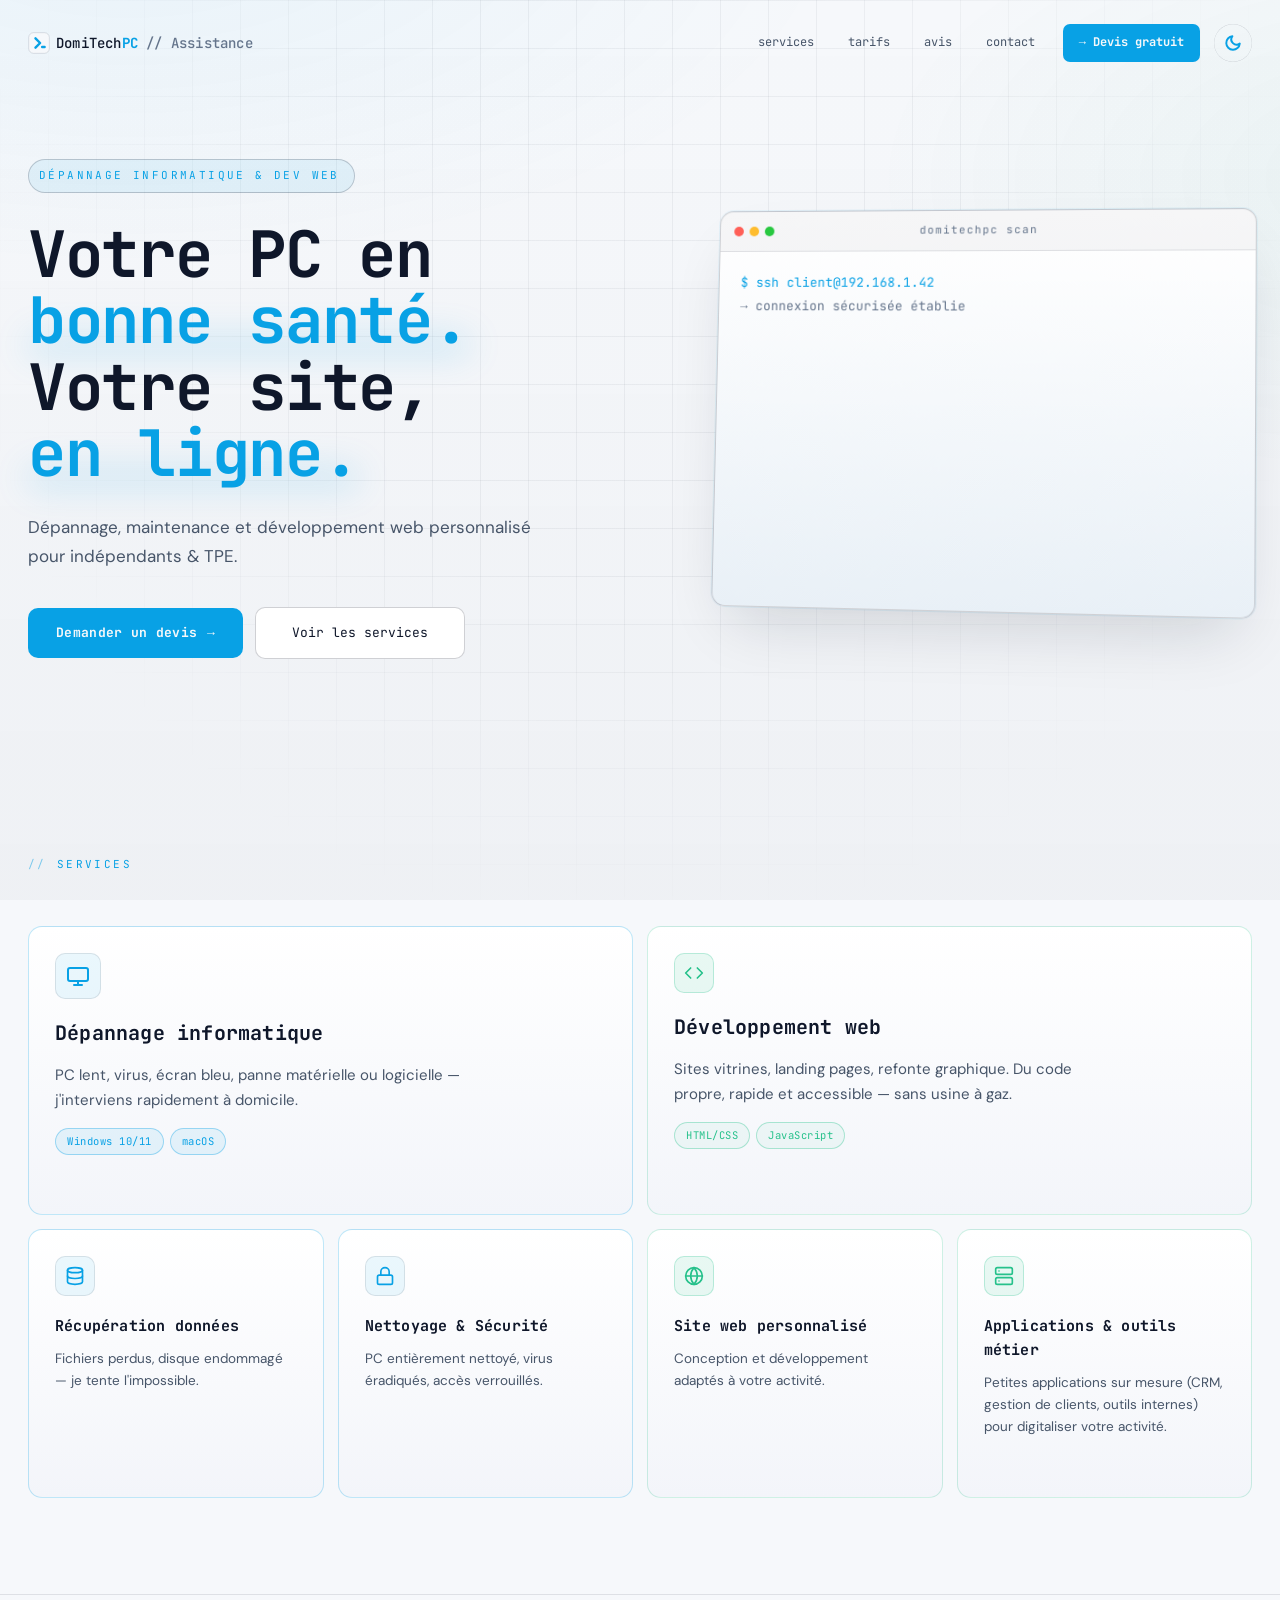
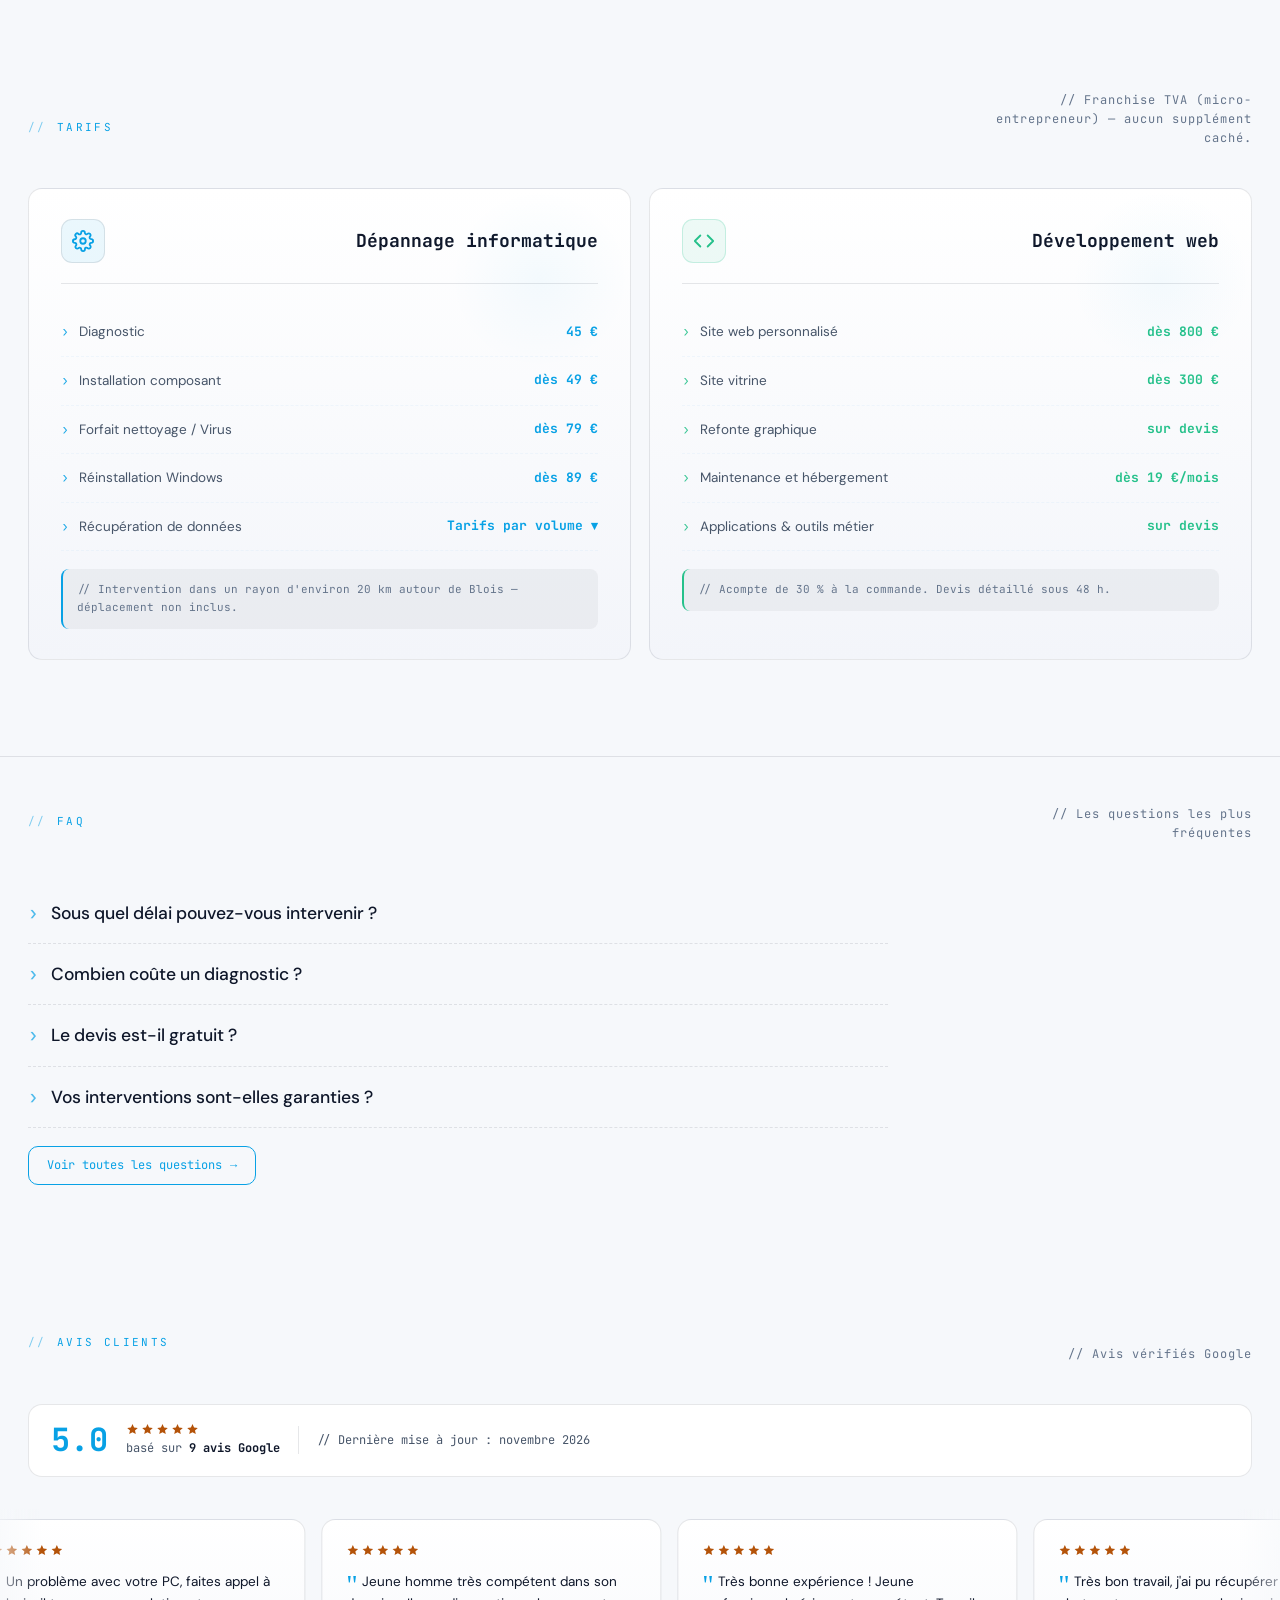
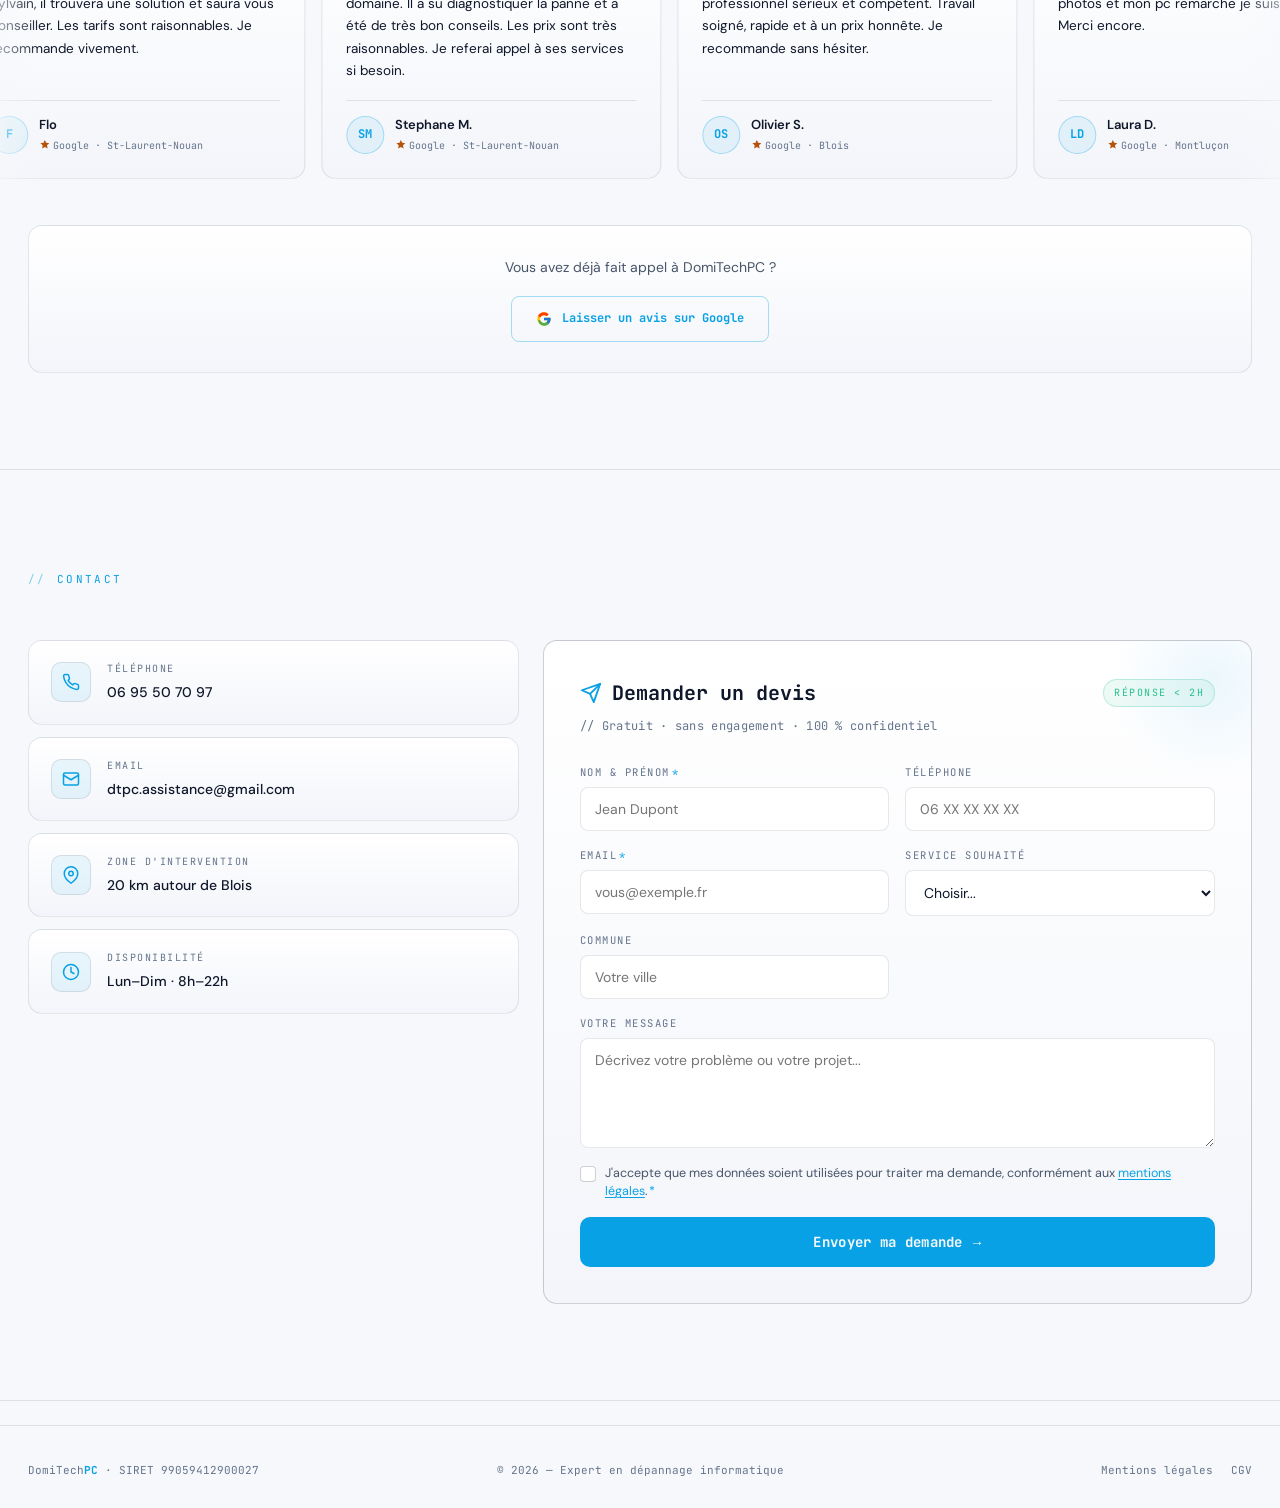
==== commit e5247a85: "Barre du haut façon « verre » au défilement, case de consentement réactive sur iPhone - Barre de nav" ====
--- a/index.html
+++ b/index.html
@@ -34,7 +34,7 @@
 <link rel="preload" href="/assets/fonts/dm-sans-latin-400-normal.woff2" as="font" type="font/woff2" crossorigin>
 <link rel="preload" href="/assets/fonts/dm-sans-latin-700-normal.woff2" as="font" type="font/woff2" crossorigin>
 <link rel="preload" href="/assets/fonts/jetbrains-mono-latin-400-normal.woff2" as="font" type="font/woff2" crossorigin>
-<link rel="stylesheet" href="/assets/style.css?v=118">
+<link rel="stylesheet" href="/assets/style.css?v=121">
 <script type="application/ld+json">
 {
   "@context": "https://schema.org",
@@ -548,6 +548,6 @@
   </div>
 </div>
 
-<script src="/assets/main.js?v=113"></script>
+<script src="/assets/main.js?v=114"></script>
 </body>
 </html>
--- a/assets/style.css
+++ b/assets/style.css
@@ -844,3 +844,28 @@
   @media (max-width:780px){
     .section-sub{display:none}
   }
+
+  /* ===== Barre de navigation : intégrée au thème en haut, verre flouté et compacte au défilement ===== */
+  .nav-outer{background:transparent;border-bottom-color:transparent;backdrop-filter:none;-webkit-backdrop-filter:none;transition:background-color .3s cubic-bezier(.4,0,.2,1),border-color .3s cubic-bezier(.4,0,.2,1),backdrop-filter .3s cubic-bezier(.4,0,.2,1),-webkit-backdrop-filter .3s cubic-bezier(.4,0,.2,1)}
+  .nav-outer > nav{transition:padding .3s cubic-bezier(.4,0,.2,1)}
+  .nav-outer.is-scrolled{background:var(--nav-bg);border-bottom-color:var(--border);backdrop-filter:blur(12px) saturate(1.4);-webkit-backdrop-filter:blur(12px) saturate(1.4)}
+  .nav-outer.is-scrolled > nav{padding-top:12px;padding-bottom:12px}
+  @media (max-width:780px){.nav-outer.is-scrolled > nav{padding-top:9px;padding-bottom:9px}}
+  /* compense la réduction de hauteur pour que le contenu ne saute pas */
+  .nav-outer{margin-bottom:0;transition-property:background-color,border-color,backdrop-filter,-webkit-backdrop-filter,margin-bottom}
+  .nav-outer.is-scrolled{margin-bottom:12px}
+  @media (max-width:780px){.nav-outer.is-scrolled{margin-bottom:10px}}
+  /* "clip" au lieu de "hidden" : coupe le débordement horizontal sans casser la barre collante */
+  html,body{overflow-x:clip}
+  /* iPhone : supprime l'attente du double-appui sur la case "J'accepte" (sensible après le zoom auto du formulaire) */
+  .form-consent,.form-consent *{touch-action:manipulation}
+  /* Barre du haut plus épaisse (en haut de page et au défilement) */
+  .nav-outer > nav{padding-top:24px;padding-bottom:24px}
+  .nav-outer.is-scrolled > nav{padding-top:18px;padding-bottom:18px}
+  @media (max-width:780px){
+    .nav-outer > nav{padding-top:19px;padding-bottom:19px}
+    .nav-outer.is-scrolled > nav{padding-top:15px;padding-bottom:15px}
+    .nav-outer.is-scrolled{margin-bottom:8px}
+  }
+  /* Bouton flottant "Devis gratuit" : mobile uniquement */
+  @media (min-width:781px){.fab-devis{display:none}}
